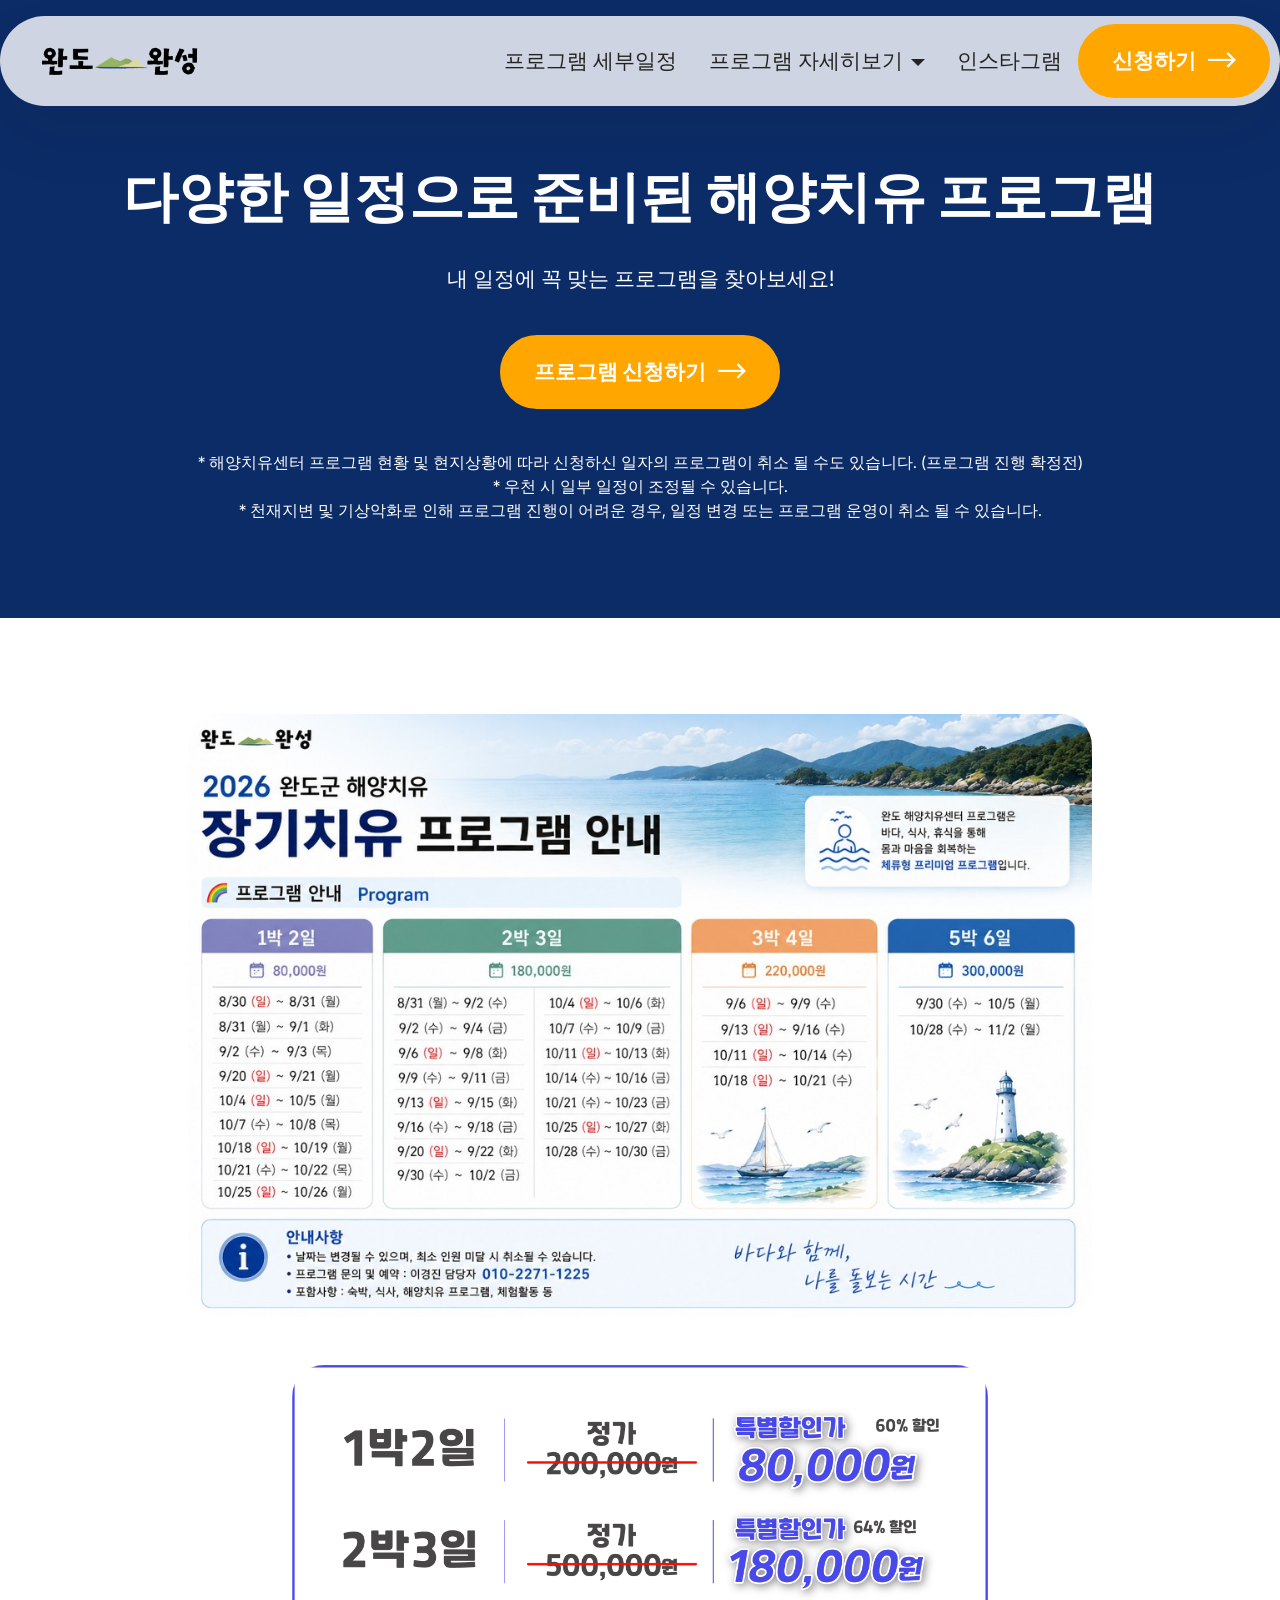
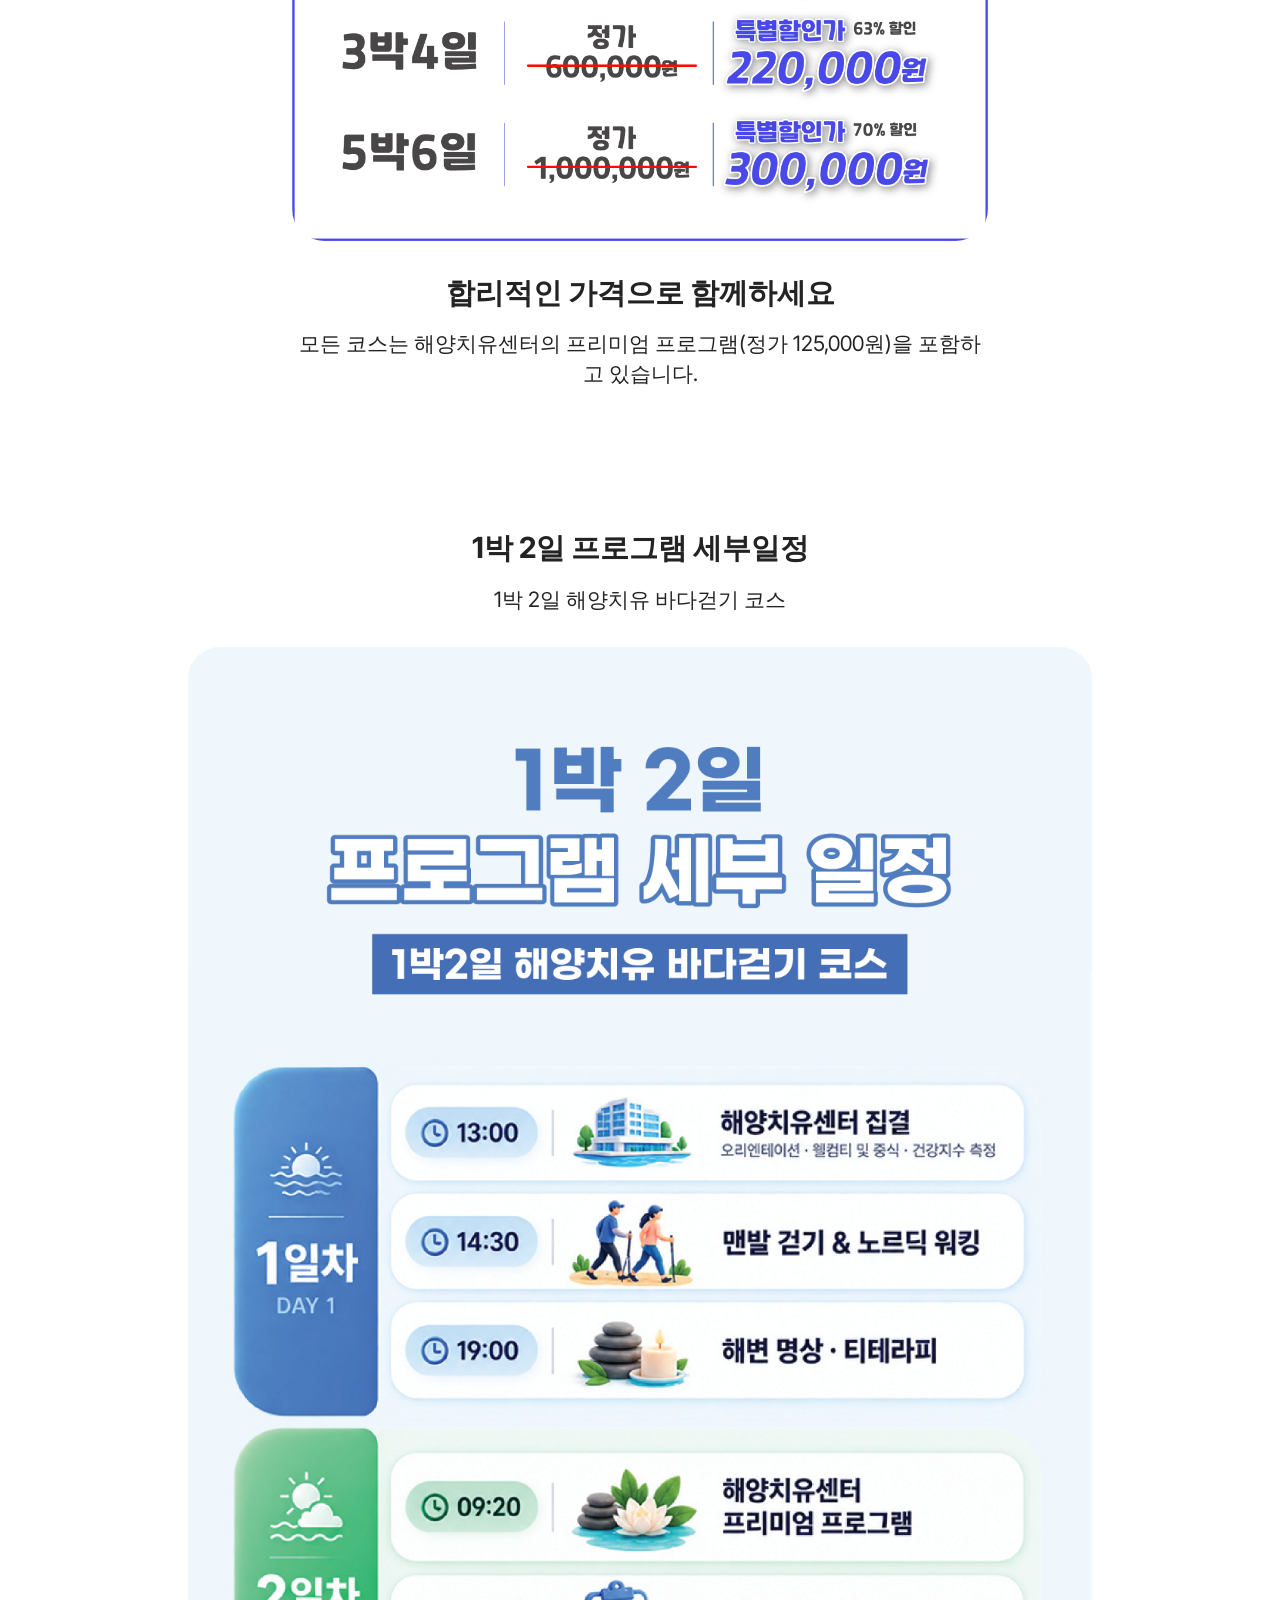
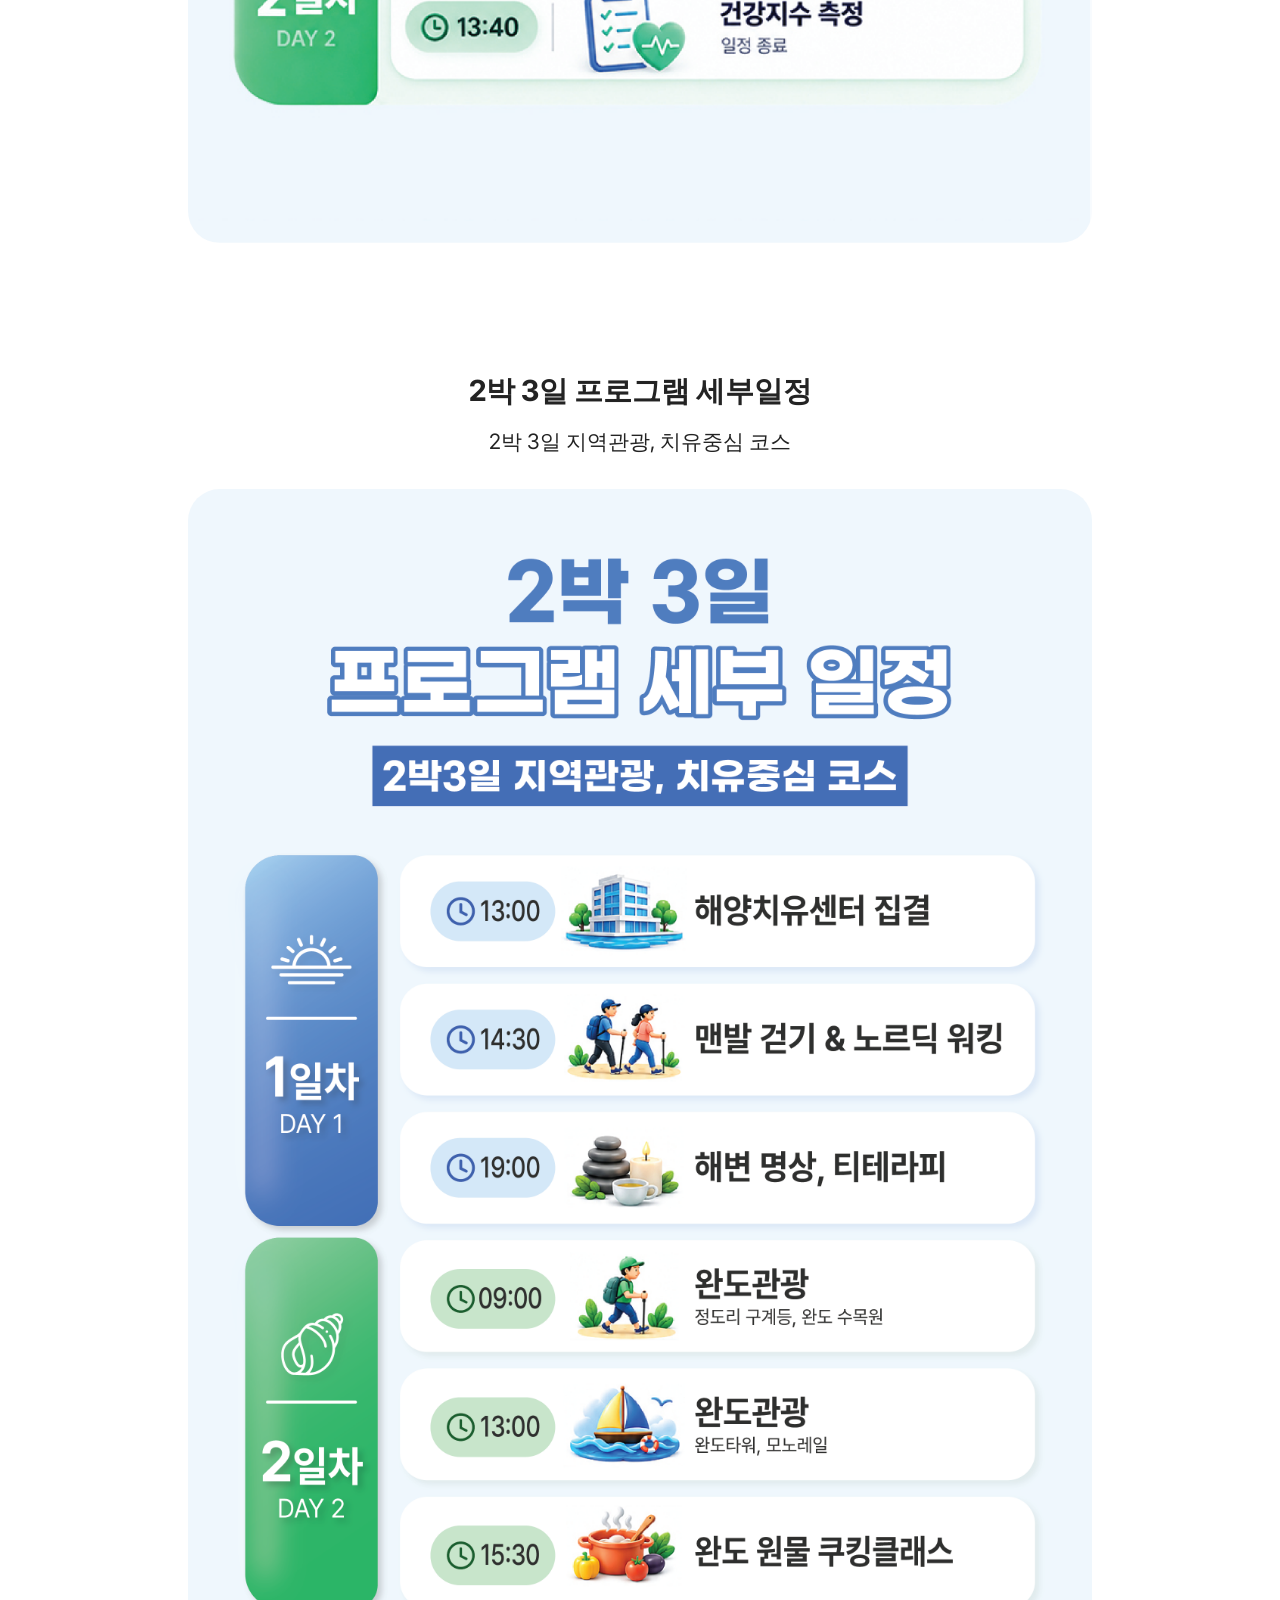
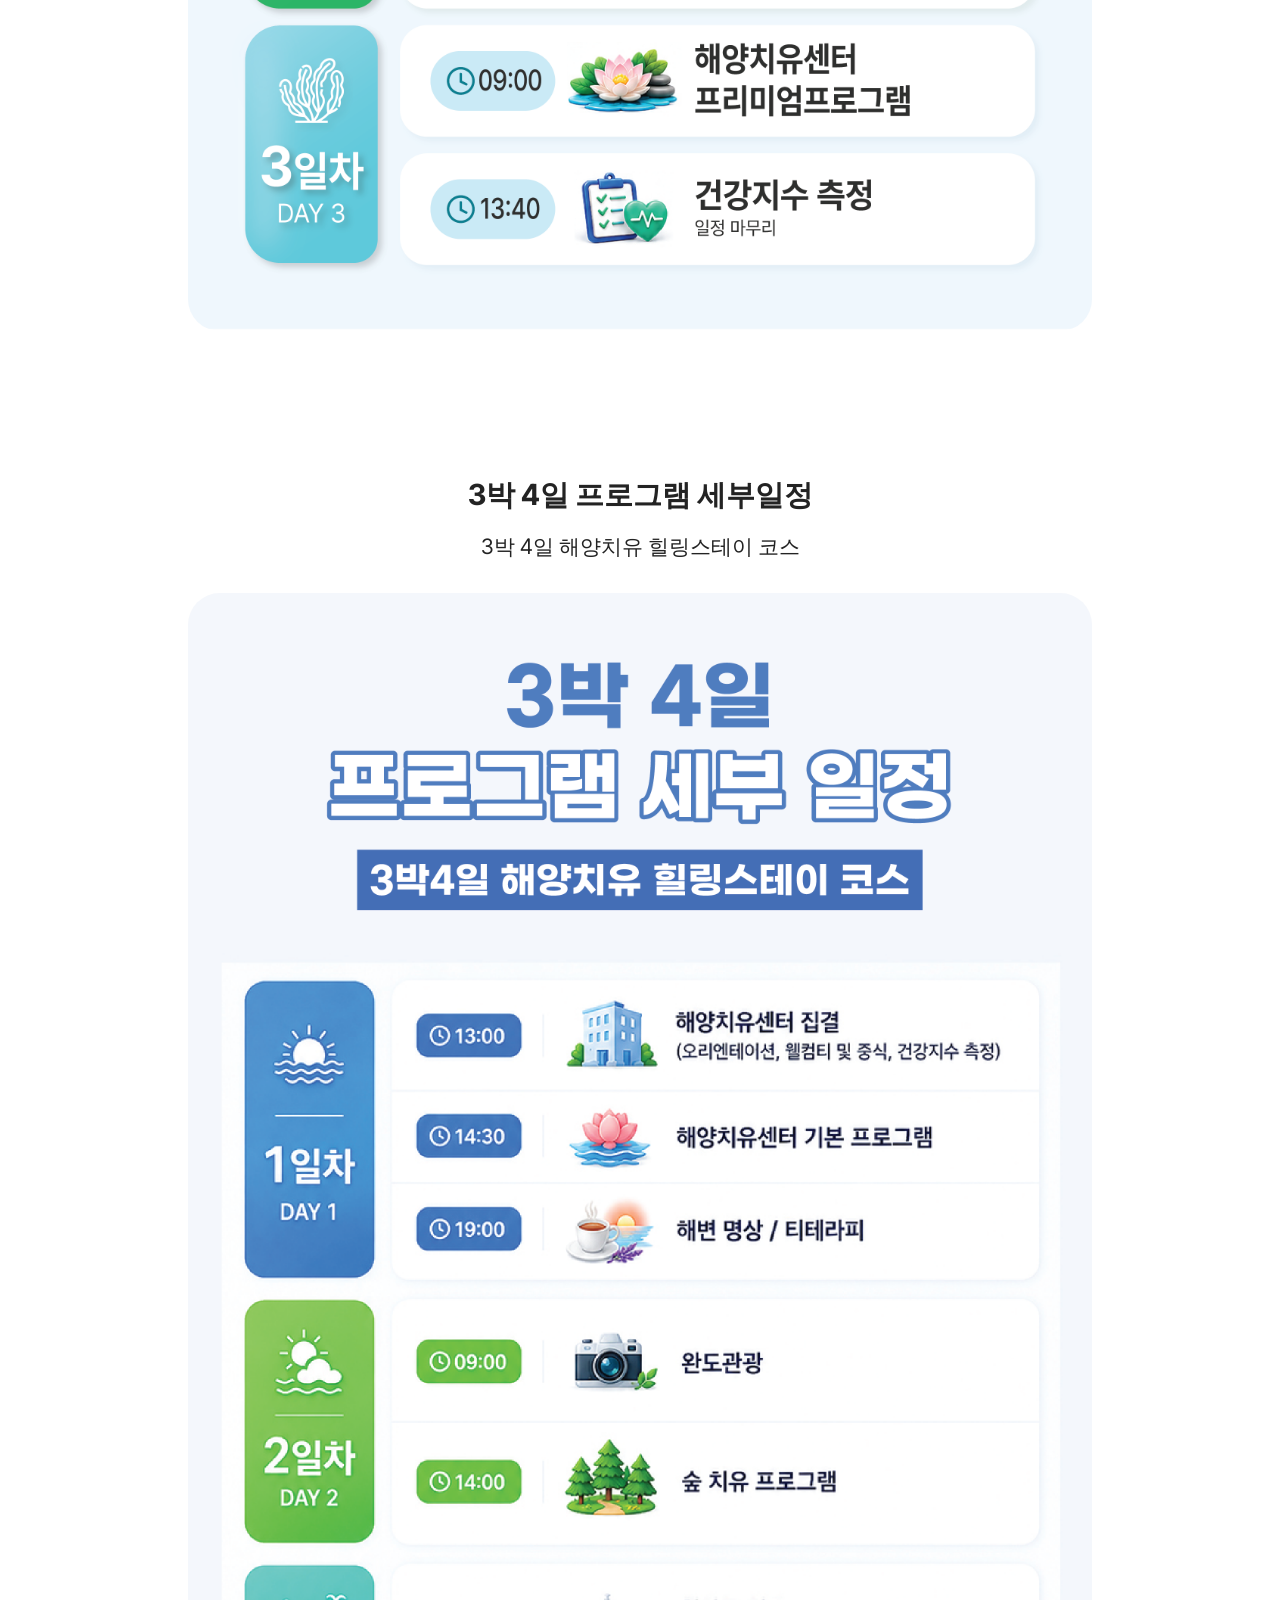
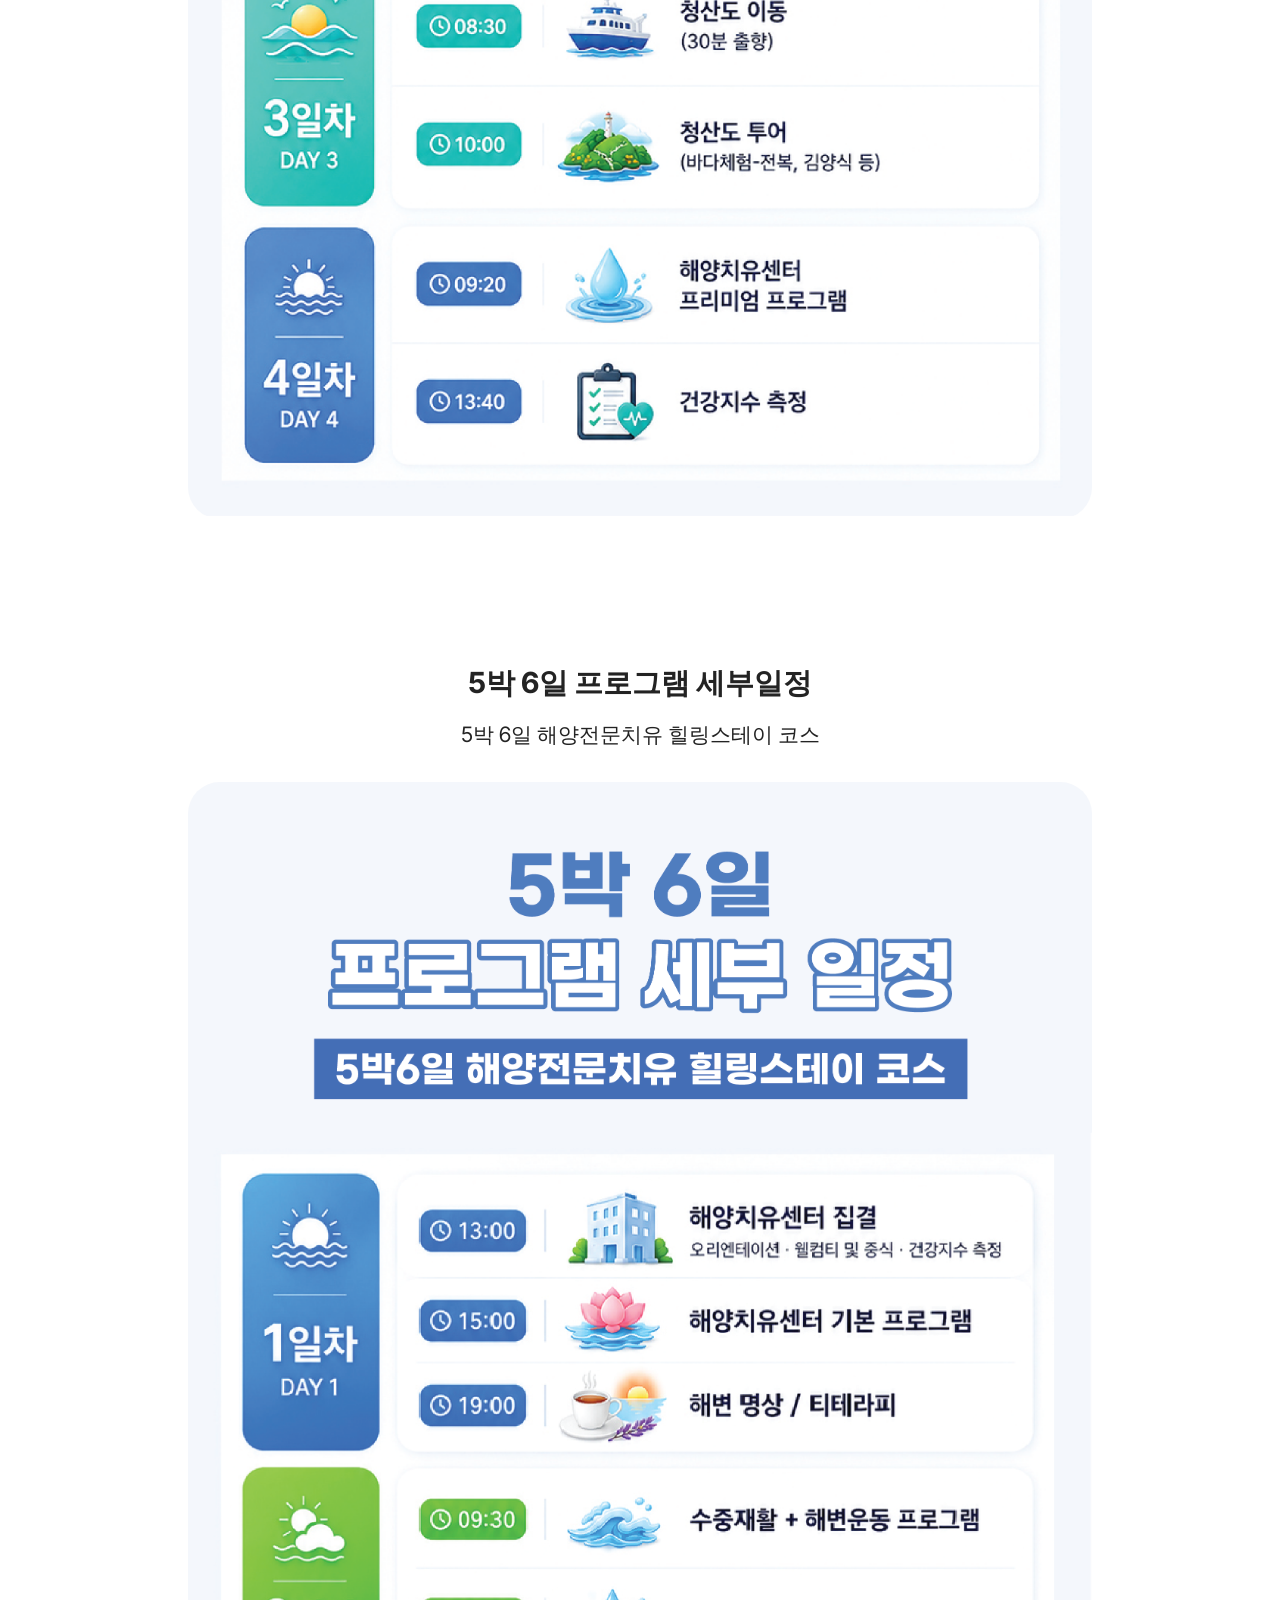
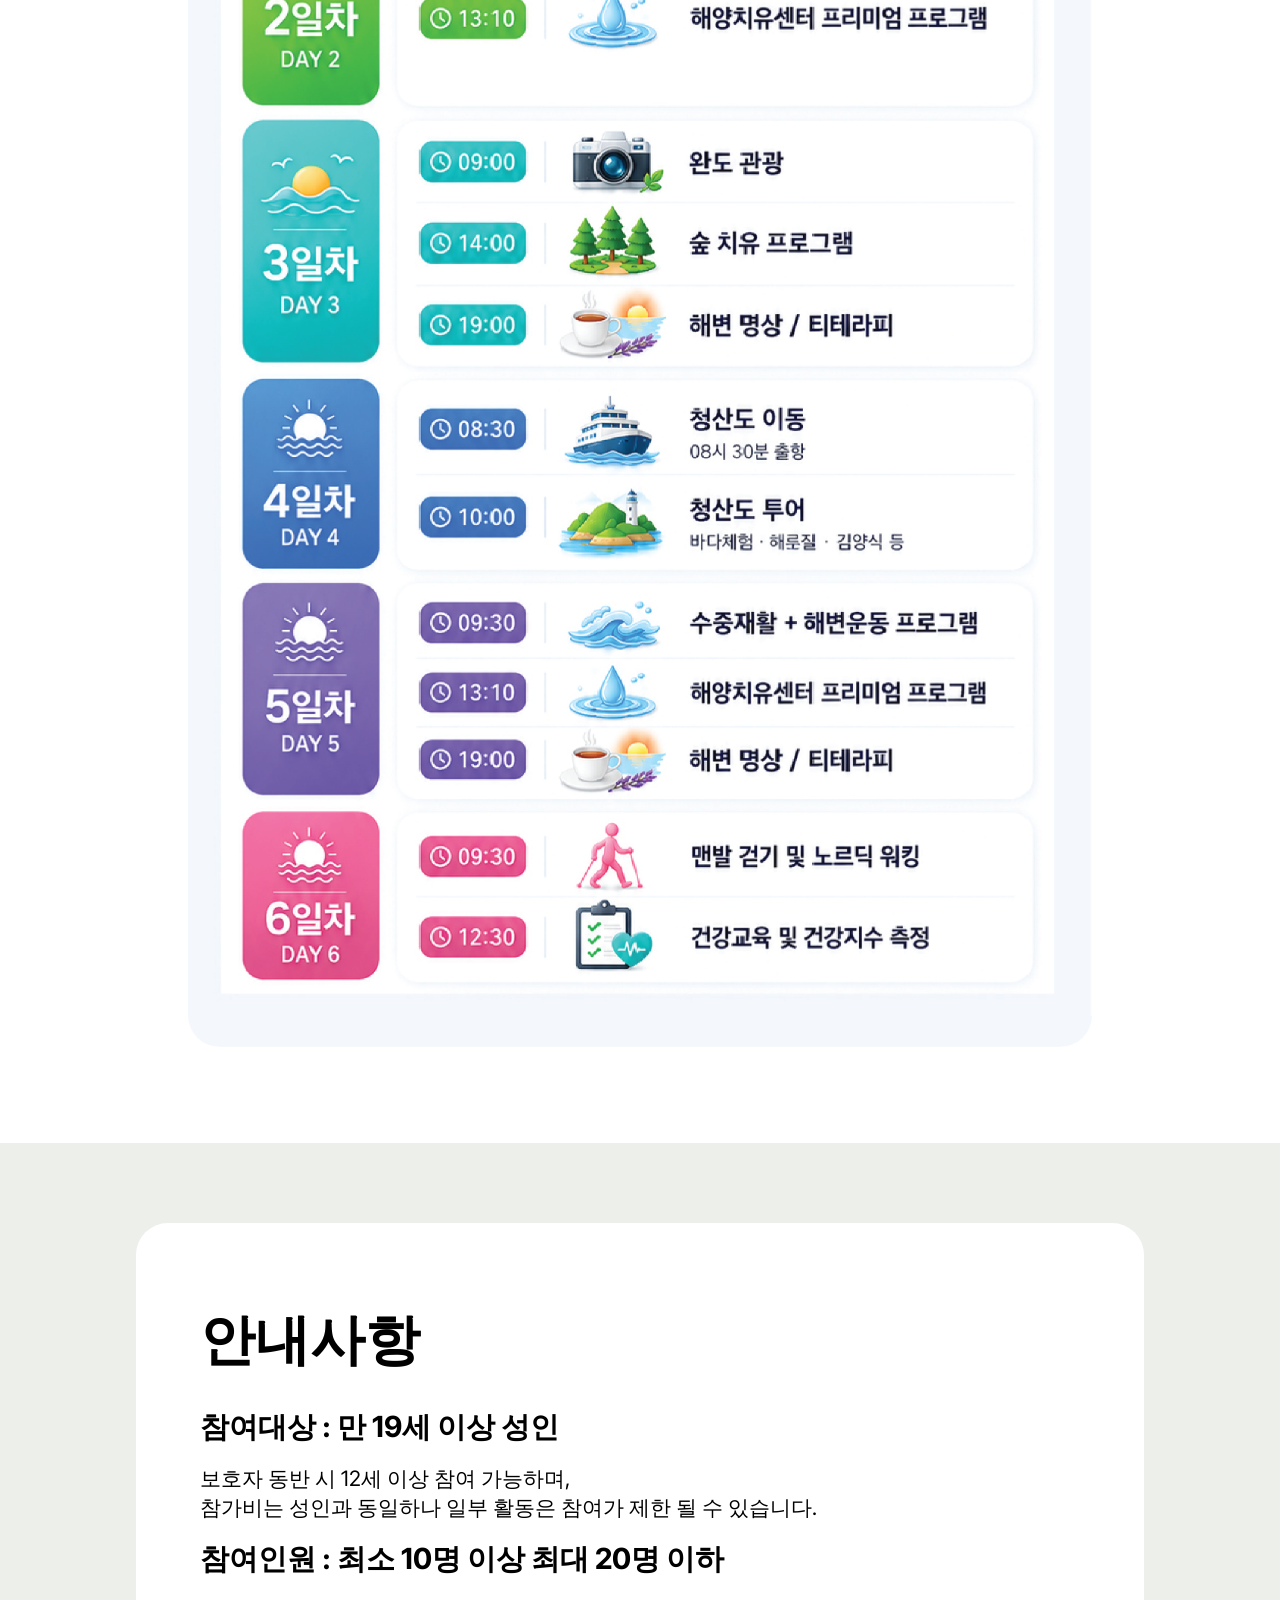
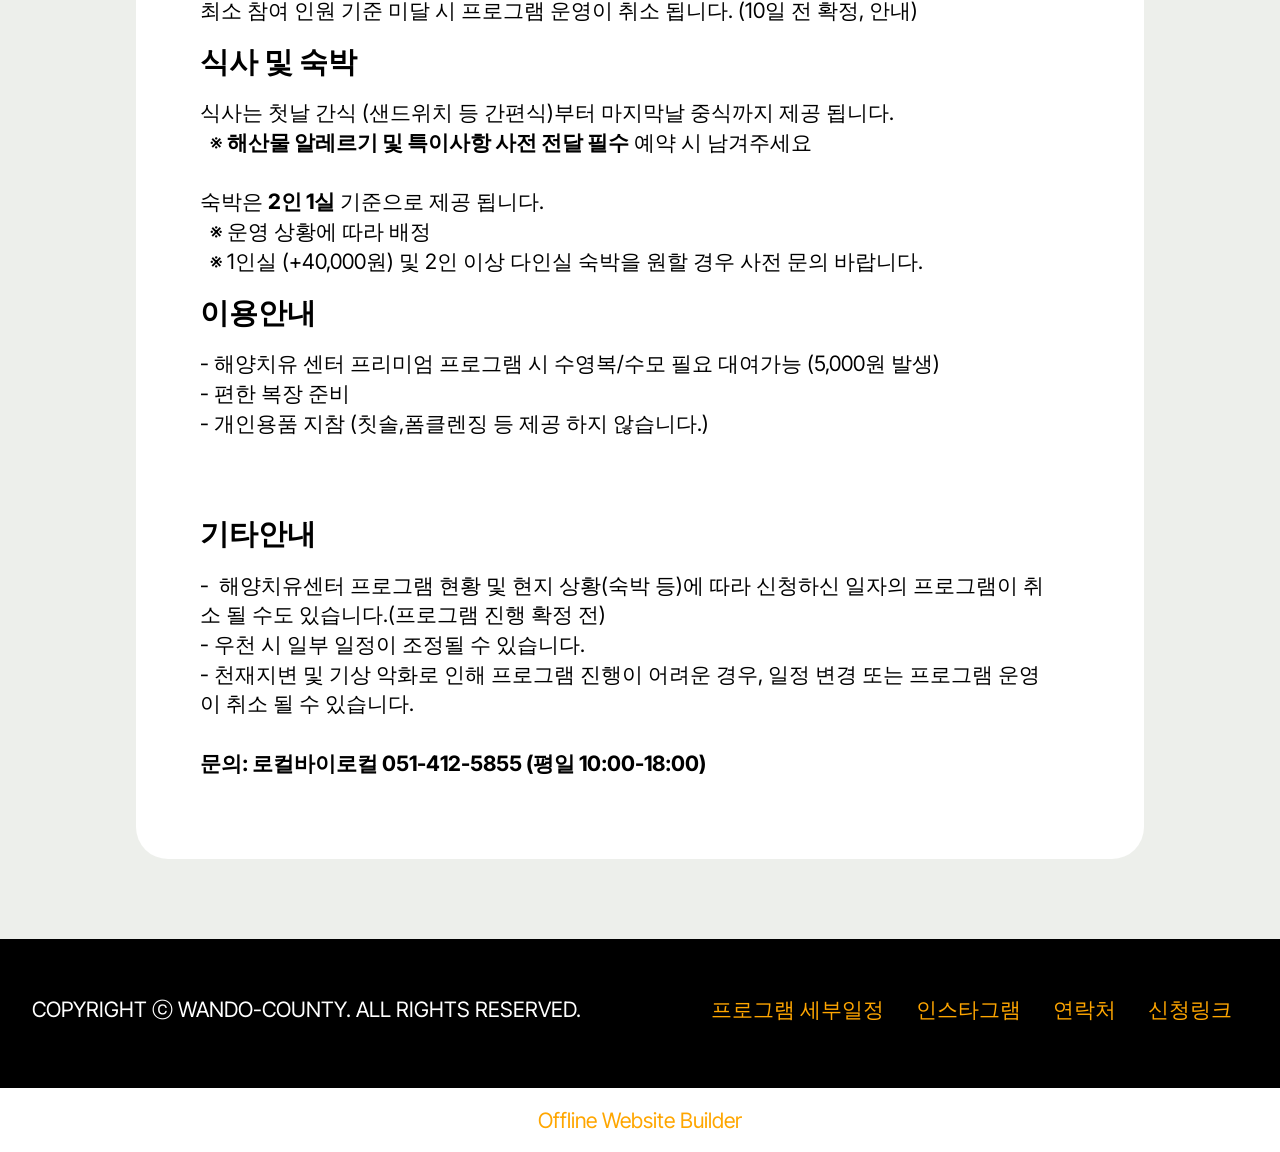
==== page1.html @ 07e989cf "ver6_0914 analytics_02" ====
<!DOCTYPE html>
<html  >
<head>
  <!-- Site made with Mobirise Website Builder v6.1.12, https://mobirise.com -->
  <meta charset="UTF-8">
  <meta http-equiv="X-UA-Compatible" content="IE=edge">
  <meta name="generator" content="Mobirise v6.1.12, mobirise.com">
  <meta name="viewport" content="width=device-width, initial-scale=1, minimum-scale=1">
  <link rel="shortcut icon" href="assets/images/4.png" type="image/x-icon">
  <meta name="description" content="">
  
  
  <title>프로그램 세부일정</title>
  <link rel="stylesheet" href="assets/web/assets/mobirise-icons2/mobirise2.css">
  <link rel="stylesheet" href="assets/bootstrap/css/bootstrap.min.css">
  <link rel="stylesheet" href="assets/dropdown/css/style.css">
  <link rel="stylesheet" href="assets/theme/css/style.css">
  <link rel="preload" href="https://fonts.googleapis.com/css?family=Inter+Tight:100,200,300,400,500,600,700,800,900,100i,200i,300i,400i,500i,600i,700i,800i,900i&display=swap" as="style" onload="this.onload=null;this.rel='stylesheet'">
  <noscript><link rel="stylesheet" href="https://fonts.googleapis.com/css?family=Inter+Tight:100,200,300,400,500,600,700,800,900,100i,200i,300i,400i,500i,600i,700i,800i,900i&display=swap"></noscript>
  <link rel="preload" as="style" href="assets/mobirise/css/mbr-additional.css?v=ht316b"><link rel="stylesheet" href="assets/mobirise/css/mbr-additional.css?v=ht316b" type="text/css">

  
  
  
</head>
<body>

<!-- Analytics -->
<!-- Google tag (gtag.js) -->
<script async src="https://www.googletagmanager.com/gtag/js?id=G-3G2KVG9FHQ"></script>
<script>
  window.dataLayer = window.dataLayer || [];
  function gtag(){dataLayer.push(arguments);}
  gtag('js', new Date());

  gtag('config', 'G-3G2KVG9FHQ');
</script>
<!-- /Analytics -->


  
  <section data-bs-version="5.1" class="menu menu2 cid-vuMDkG4ZP1" once="menu" id="menu02-c">
	

	<nav class="navbar navbar-dropdown navbar-fixed-top navbar-expand-lg">
		<div class="container">
			<div class="navbar-brand">
				<span class="navbar-logo">
					<a href="index.html">
						<img src="assets/images/1.png" alt="index" style="height: 2rem;">
					</a>
				</span>
				
			</div>
			<button class="navbar-toggler" type="button" data-toggle="collapse" data-bs-toggle="collapse" data-target="#navbarSupportedContent" data-bs-target="#navbarSupportedContent" aria-controls="navbarNavAltMarkup" aria-expanded="false" aria-label="Toggle navigation">
				<div class="hamburger">
					<span></span>
					<span></span>
					<span></span>
					<span></span>
				</div>
			</button>
			<div class="collapse navbar-collapse" id="navbarSupportedContent">
				<ul class="navbar-nav nav-dropdown" data-app-modern-menu="true"><li class="nav-item">
						<a class="nav-link link text-black text-primary display-4" href="page1.html">프로그램 세부일정</a>
					</li>
					<li class="nav-item dropdown">
						<a class="nav-link link text-black text-primary dropdown-toggle show display-4" href="https://balsam-tablecloth-50e.notion.site/d4c113ba708882dabb6881878abc5af6" aria-expanded="false" target="_blank" data-toggle="dropdown-submenu" data-bs-toggle="dropdown" data-bs-auto-close="outside">프로그램 자세히보기</a><div class="dropdown-menu show" aria-labelledby="dropdown-289" data-bs-popper="none"><a class="text-black text-primary dropdown-item display-4" href="page2.html">완도해양치유센터 프리미엄프로그램</a><a class="text-black text-primary dropdown-item display-4" href="page3.html">완도 지역관광</a><a class="text-black text-primary dropdown-item display-4" href="page4.html">숙소와 식사</a></div>
					</li><li class="nav-item"><a class="nav-link link text-black text-primary display-4" href="https://www.instagram.com/wd_marine_healing" aria-expanded="false" target="_blank">인스타그램</a></li></ul>
				
				<div class="navbar-buttons mbr-section-btn"><a class="btn btn-primary display-4" href="https://balsam-tablecloth-50e.notion.site/ea5113ba7088824f871581fcfedc8f64?pvs=143" target="_blank"><span class="mobi-mbri mobi-mbri-right mbr-iconfont mbr-iconfont-btn"></span>신청하기&nbsp;</a></div>
			</div>
		</div>
	</nav>
</section>

<section data-bs-version="5.1" class="header19 cid-vuMEmlKP2x" id="header19-d">
  

  
  
  <div class="container-fluid">
    <div class="row">
      <div class="content-wrap col-12 col-md-12">
        <h1 class="mbr-section-title mbr-fonts-style mb-4 display-2"><strong>다양한 일정으로 준비된 해양치유 프로그램</strong></h1>
        <p class="mbr-fonts-style mbr-text mb-4 display-7">내 일정에 꼭 맞는 프로그램을 찾아보세요!<br></p>
        <div class="mbr-section-btn"><a class="btn btn-primary display-7" href="https://balsam-tablecloth-50e.notion.site/ea5113ba7088824f871581fcfedc8f64?pvs=143"><span class="mobi-mbri mobi-mbri-right mbr-iconfont mbr-iconfont-btn"></span>프로그램 신청하기&nbsp;</a></div>
        <p class="mbr-fonts-style mbr-description mt-4 text-2">* 해양치유센터 프로그램 현황 및 현지상황에 따라 신청하신 일자의 프로그램이 취소 될 수도 있습니다. (프로그램 진행 확정전)
<br>* 우천 시 일부 일정이 조정될 수 있습니다.
<br>* 천재지변 및 기상악화로 인해 프로그램 진행이 어려운 경우, 일정 변경 또는 프로그램 운영이 취소 될 수 있습니다.</p>
      </div>
    </div>
  </div>
</section>

<section data-bs-version="5.1" class="image01 cid-vuTA5snqpr" id="image01-1q">
  

  
  

  <div class="container">
    <div class="row justify-content-center">
      <div class="col-12 col-lg-9">
        <div class="image-wrapper mb-4">
          <img class="w-100" src="assets/images/wando-schedule-2.jpg" alt="Mobirise Website Builder">
        </div>
        
        
      </div>
    </div>
  </div>
</section>

<section data-bs-version="5.1" class="image01 cid-vuO6tS5gke" id="image01-i">
  

  
  

  <div class="container">
    <div class="row justify-content-center">
      <div class="col-12 col-lg-7">
        <div class="image-wrapper mb-4">
          <img class="w-100" src="assets/images/0.png" alt="Mobirise Website Builder">
        </div>
        <h4 class="mbr-description mbr-fonts-style mb-3 align-center display-5"><strong>합리적인 가격으로 함께하세요</strong></h4>
        <p class="mbr-description mbr-fonts-style mb-0 align-center display-7">모든 코스는 해양치유센터의 프리미엄 프로그램(정가 125,000원)을 포함하고 있습니다.<br><br><br></p>
      </div>
    </div>
  </div>
</section>

<section data-bs-version="5.1" class="image3 cid-vuMDfFQxEt" id="image03-8">
  

  
  

  <div class="container">
    <div class="row justify-content-center">
      <div class="col-12 col-lg-9">
        <h4 class="mbr-description mbr-fonts-style mb-3 align-center display-5"><strong>1박 2일 프로그램 세부일정</strong></h4>
        <p class="mbr-description mbr-fonts-style mb-4 align-center display-7">1박 2일 해양치유 바다걷기 코스<br></p>
        <div class="image-wrapper">
          <img class="w-100" src="assets/images/12.png" alt="Mobirise Website Builder">
        </div>
      </div>
    </div>
  </div>
</section>

<section data-bs-version="5.1" class="image3 cid-vuMDgiy1i8" id="image03-9">
  

  
  

  <div class="container">
    <div class="row justify-content-center">
      <div class="col-12 col-lg-9">
        <h4 class="mbr-description mbr-fonts-style mb-3 align-center display-5"><strong>2박 3일 프로그램 세부일정</strong></h4>
        <p class="mbr-description mbr-fonts-style mb-4 align-center display-7">
          2박 3일 지역관광, 치유중심 코스
        </p>
        <div class="image-wrapper">
          <img class="w-100" src="assets/images/23.png" alt="Mobirise Website Builder">
        </div>
      </div>
    </div>
  </div>
</section>

<section data-bs-version="5.1" class="image3 cid-vuMDgFJKD6" id="image03-a">
  

  
  

  <div class="container">
    <div class="row justify-content-center">
      <div class="col-12 col-lg-9">
        <h4 class="mbr-description mbr-fonts-style mb-3 align-center display-5"><strong>3박 4일 프로그램 세부일정</strong></h4>
        <p class="mbr-description mbr-fonts-style mb-4 align-center display-7">
          3박 4일 해양치유 힐링스테이 코스
        </p>
        <div class="image-wrapper">
          <img class="w-100" src="assets/images/34.png" alt="Mobirise Website Builder">
        </div>
      </div>
    </div>
  </div>
</section>

<section data-bs-version="5.1" class="image3 cid-vuMDgZUXp9" id="image03-b">
  

  
  

  <div class="container">
    <div class="row justify-content-center">
      <div class="col-12 col-lg-9">
        <h4 class="mbr-description mbr-fonts-style mb-3 align-center display-5"><strong>5박 6일 프로그램 세부일정</strong></h4>
        <p class="mbr-description mbr-fonts-style mb-4 align-center display-7">
          5박 6일 해양전문치유 힐링스테이 코스
        </p>
        <div class="image-wrapper">
          <img class="w-100" src="assets/images/57.png" alt="Mobirise Website Builder">
        </div>
      </div>
    </div>
  </div>
</section>

<section data-bs-version="5.1" class="article07 cid-vuO9wQHtOH" id="article07-m">
  

  
  
  <div class="container">
    <div class="row justify-content-center">
      <div class="card col-md-12 col-lg-10">
        <div class="card-wrapper">
          <h3 class="card-title mbr-fonts-style mbr-white mt-3 mb-4 display-2"><strong>안내사항</strong></h3>
          <div class="row card-box align-left">
            <div class="item features-without-image col-12">
              <div class="item-wrapper">
                <h4 class="mbr-section-subtitle mbr-fonts-style mb-3 display-5"><strong>참여대상 : 만 19세 이상 성인</strong></h4>
                <p class="mbr-text mbr-fonts-style display-7">보호자 동반 시 12세 이상 참여 가능하며, <br>참가비는 성인과 동일하나 일부 활동은 참여가 제한 될 수 있습니다.</p>
              </div>
            </div>
            <div class="item features-without-image col-12">
              <div class="item-wrapper">
                <h4 class="mbr-section-subtitle mbr-fonts-style mb-3 display-5">
                  <strong>참여인원 : 최소 10명 이상 최대 20명 이하</strong></h4>
                <p class="mbr-text mbr-fonts-style display-7">
                  최소 참여 인원 기준 미달 시 프로그램 운영이 취소 됩니다. (10일 전 확정, 안내)
                </p>
              </div>
            </div>
            <div class="item features-without-image col-12">
              <div class="item-wrapper">
                <h4 class="mbr-section-subtitle mbr-fonts-style mb-3 display-5">
                  <strong>식사 및 숙박</strong></h4>
                <p class="mbr-text mbr-fonts-style display-7">
                  식사는 첫날 간식 (샌드위치 등 간편식)부터 마지막날 중식까지 제공 됩니다.<br>&nbsp; ※ <strong>해산물 알레르기 및 특이사항 사전 전달 필수</strong> 예약 시 남겨주세요<br><br>숙박은 <strong>2인 1실</strong> 기준으로 제공 됩니다.<br>&nbsp; ※ 운영 상황에 따라 배정
<br>&nbsp; ※ 1인실 (+40,000원) 및 2인 이상 다인실 숙박을 원할 경우 사전 문의 바랍니다.<br>
                </p>
              </div>
            </div>
            <div class="item features-without-image col-12">
              <div class="item-wrapper">
                <h4 class="mbr-section-subtitle mbr-fonts-style mb-3 display-5">
                  <strong>이용안내</strong></h4>
                <p class="mbr-text mbr-fonts-style display-7">- 해양치유 센터 프리미엄 프로그램 시 수영복/수모 필요 대여가능 (5,000원 발생)
<br>- 편한 복장 준비
<br>- 개인용품 지참&nbsp;(칫솔,폼클렌징 등 제공 하지 않습니다.)<br><br><br></p>
              </div>
            </div><div class="item features-without-image col-12">
              <div class="item-wrapper">
                <h4 class="mbr-section-subtitle mbr-fonts-style mb-3 display-5">
                  <strong>기타안내</strong></h4>
                <p class="mbr-text mbr-fonts-style display-7">-&nbsp; 해양치유센터 프로그램 현황 및 현지 상황(숙박 등)에 따라&nbsp;신청하신 일자의 프로그램이 취소 될 수도 있습니다.(프로그램 진행 확정 전)<br>- 우천 시 일부 일정이 조정될 수 있습니다.<br>- 천재지변 및 기상 악화로 인해 프로그램 진행이 어려운 경우, 일정 변경 또는 프로그램 운영이 취소 될 수 있습니다.<br><br><strong>문의: 로컬바이로컬 051-412-5855 (평일 10:00-18:00)</strong></p>
              </div>
            </div>
          </div>
          
        </div>
      </div>
    </div>
  </div>
</section>

<section data-bs-version="5.1" class="footer2 cid-vuMF1En0Py" once="footers" id="footer02-e">
    

    
    

    <div class="container">
        <div class="row">
            <div class="col-12 col-lg-6 center mt-2 mb-3">
                <p class="mbr-fonts-style copyright mb-0 display-7">
                    COPYRIGHT ⓒ WANDO-COUNTY. ALL RIGHTS RESERVED.
                </p>
            </div>
            <div class="col-12 col-lg-6 center">
                <div class="row-links mt-2 mb-3">
                    <ul class="row-links-soc">
                        
                        
                        
                        
                    <li class="row-links-soc-item mbr-fonts-style display-7"><a href="page1.html" class="text-primary">프로그램 세부일정</a></li><li class="row-links-soc-item mbr-fonts-style display-7"><a href="https://www.instagram.com/wd_marine_healing" class="text-primary" target="_blank">인스타그램</a></li><li class="row-links-soc-item mbr-fonts-style display-7"><a href="tel:051-412-5855" class="text-primary">연락처</a></li><li class="row-links-soc-item mbr-fonts-style display-7"><a href="https://balsam-tablecloth-50e.notion.site/ea5113ba7088824f871581fcfedc8f64?pvs=143" class="text-primary">신청링크</a></li></ul>
                </div>
            </div>
        </div>
    </div>
</section><section class="display-7" style="padding: 0;align-items: center;justify-content: center;flex-wrap: wrap;    align-content: center;display: flex;position: relative;height: 4rem;"><a href="https://mobiri.se/5114233" style="flex: 1 1;height: 4rem;position: absolute;width: 100%;z-index: 1;"><img alt="" style="height: 4rem;" src="[data-uri]"></a><p style="margin: 0;text-align: center;" class="display-7">&#8204;</p><a style="z-index:1" href="https://mobirise.com/offline-website-builder.html">Offline Website Builder</a></section><script src="assets/bootstrap/js/bootstrap.bundle.min.js"></script>  <script src="assets/smoothscroll/smooth-scroll.js"></script>  <script src="assets/ytplayer/index.js"></script>  <script src="assets/dropdown/js/navbar-dropdown.js"></script>  <script src="assets/theme/js/script.js"></script>  
  
  
</body>
</html>
---- assets/web/assets/mobirise-icons2/mobirise2.css ----
@font-face {
  font-family: 'Moririse2';
  font-display: swap;
  src:  url('mobirise2.eot?f2bix4');
  src:  url('mobirise2.eot?f2bix4#iefix') format('embedded-opentype'),
    url('mobirise2.woff2?f2bix4') format('woff2'),
    url('mobirise2.woff?f2bix4') format('woff'),
    url('mobirise2.ttf?f2bix4') format('truetype'),
    url('mobirise2.svg?f2bix4#mobirise2') format('svg');
  font-weight: normal;
  font-style: normal;
}

[class^="mobi-"], [class*=" mobi-"] {
  /* use !important to prevent issues with browser extensions that change fonts */
  font-family: 'Moririse2' !important;
  speak: none;
  font-style: normal;
  font-weight: normal;
  font-variant: normal;
  text-transform: none;
  line-height: 1;

  /* Better Font Rendering =========== */
  -webkit-font-smoothing: antialiased;
  -moz-osx-font-smoothing: grayscale;
}

.mobi-mbri-add-submenu:before {
  content: "\e900";
}
.mobi-mbri-alert:before {
  content: "\e901";
}
.mobi-mbri-align-center:before {
  content: "\e902";
}
.mobi-mbri-align-justify:before {
  content: "\e903";
}
.mobi-mbri-align-left:before {
  content: "\e904";
}
.mobi-mbri-align-right:before {
  content: "\e905";
}
.mobi-mbri-android:before {
  content: "\e906";
}
.mobi-mbri-apple:before {
  content: "\e907";
}
.mobi-mbri-arrow-down:before {
  content: "\e908";
}
.mobi-mbri-arrow-next:before {
  content: "\e909";
}
.mobi-mbri-arrow-prev:before {
  content: "\e90a";
}
.mobi-mbri-arrow-up:before {
  content: "\e90b";
}
.mobi-mbri-bold:before {
  content: "\e90c";
}
.mobi-mbri-bookmark:before {
  content: "\e90d";
}
.mobi-mbri-bootstrap:before {
  content: "\e90e";
}
.mobi-mbri-briefcase:before {
  content: "\e90f";
}
.mobi-mbri-browse:before {
  content: "\e910";
}
.mobi-mbri-bulleted-list:before {
  content: "\e911";
}
.mobi-mbri-calendar:before {
  content: "\e912";
}
.mobi-mbri-camera:before {
  content: "\e913";
}
.mobi-mbri-cart-add:before {
  content: "\e914";
}
.mobi-mbri-cart-full:before {
  content: "\e915";
}
.mobi-mbri-cash:before {
  content: "\e916";
}
.mobi-mbri-change-style:before {
  content: "\e917";
}
.mobi-mbri-chat:before {
  content: "\e918";
}
.mobi-mbri-clock:before {
  content: "\e919";
}
.mobi-mbri-close:before {
  content: "\e91a";
}
.mobi-mbri-cloud:before {
  content: "\e91b";
}
.mobi-mbri-code:before {
  content: "\e91c";
}
.mobi-mbri-contact-form:before {
  content: "\e91d";
}
.mobi-mbri-credit-card:before {
  content: "\e91e";
}
.mobi-mbri-cursor-click:before {
  content: "\e91f";
}
.mobi-mbri-cust-feedback:before {
  content: "\e920";
}
.mobi-mbri-database:before {
  content: "\e921";
}
.mobi-mbri-delivery:before {
  content: "\e922";
}
.mobi-mbri-desktop:before {
  content: "\e923";
}
.mobi-mbri-devices:before {
  content: "\e924";
}
.mobi-mbri-down:before {
  content: "\e925";
}
.mobi-mbri-download-2:before {
  content: "\e926";
}
.mobi-mbri-download:before {
  content: "\e927";
}
.mobi-mbri-drag-n-drop-2:before {
  content: "\e928";
}
.mobi-mbri-drag-n-drop:before {
  content: "\e929";
}
.mobi-mbri-edit-2:before {
  content: "\e92a";
}
.mobi-mbri-edit:before {
  content: "\e92b";
}
.mobi-mbri-error:before {
  content: "\e92c";
}
.mobi-mbri-extension:before {
  content: "\e92d";
}
.mobi-mbri-features:before {
  content: "\e92e";
}
.mobi-mbri-file:before {
  content: "\e92f";
}
.mobi-mbri-flag:before {
  content: "\e930";
}
.mobi-mbri-folder:before {
  content: "\e931";
}
.mobi-mbri-gift:before {
  content: "\e932";
}
.mobi-mbri-github:before {
  content: "\e933";
}
.mobi-mbri-globe-2:before {
  content: "\e934";
}
.mobi-mbri-globe:before {
  content: "\e935";
}
.mobi-mbri-growing-chart:before {
  content: "\e936";
}
.mobi-mbri-hearth:before {
  content: "\e937";
}
.mobi-mbri-help:before {
  content: "\e938";
}
.mobi-mbri-home:before {
  content: "\e939";
}
.mobi-mbri-hot-cup:before {
  content: "\e93a";
}
.mobi-mbri-idea:before {
  content: "\e93b";
}
.mobi-mbri-image-gallery:before {
  content: "\e93c";
}
.mobi-mbri-image-slider:before {
  content: "\e93d";
}
.mobi-mbri-info:before {
  content: "\e93e";
}
.mobi-mbri-italic:before {
  content: "\e93f";
}
.mobi-mbri-key:before {
  content: "\e940";
}
.mobi-mbri-laptop:before {
  content: "\e941";
}
.mobi-mbri-layers:before {
  content: "\e942";
}
.mobi-mbri-left-right:before {
  content: "\e943";
}
.mobi-mbri-left:before {
  content: "\e944";
}
.mobi-mbri-letter:before {
  content: "\e945";
}
.mobi-mbri-like:before {
  content: "\e946";
}
.mobi-mbri-link:before {
  content: "\e947";
}
.mobi-mbri-lock:before {
  content: "\e948";
}
.mobi-mbri-login:before {
  content: "\e949";
}
.mobi-mbri-logout:before {
  content: "\e94a";
}
.mobi-mbri-magic-stick:before {
  content: "\e94b";
}
.mobi-mbri-map-pin:before {
  content: "\e94c";
}
.mobi-mbri-menu:before {
  content: "\e94d";
}
.mobi-mbri-mobile-2:before {
  content: "\e94e";
}
.mobi-mbri-mobile-horizontal:before {
  content: "\e94f";
}
.mobi-mbri-mobile:before {
  content: "\e950";
}
.mobi-mbri-mobirise:before {
  content: "\e951";
}
.mobi-mbri-more-horizontal:before {
  content: "\e952";
}
.mobi-mbri-more-vertical:before {
  content: "\e953";
}
.mobi-mbri-music:before {
  content: "\e954";
}
.mobi-mbri-new-file:before {
  content: "\e955";
}
.mobi-mbri-numbered-list:before {
  content: "\e956";
}
.mobi-mbri-opened-folder:before {
  content: "\e957";
}
.mobi-mbri-pages:before {
  content: "\e958";
}
.mobi-mbri-paper-plane:before {
  content: "\e959";
}
.mobi-mbri-paperclip:before {
  content: "\e95a";
}
.mobi-mbri-phone:before {
  content: "\e95b";
}
.mobi-mbri-photo:before {
  content: "\e95c";
}
.mobi-mbri-photos:before {
  content: "\e95d";
}
.mobi-mbri-pin:before {
  content: "\e95e";
}
.mobi-mbri-play:before {
  content: "\e95f";
}
.mobi-mbri-plus:before {
  content: "\e960";
}
.mobi-mbri-preview:before {
  content: "\e961";
}
.mobi-mbri-print:before {
  content: "\e962";
}
.mobi-mbri-protect:before {
  content: "\e963";
}
.mobi-mbri-question:before {
  content: "\e964";
}
.mobi-mbri-quote-left:before {
  content: "\e965";
}
.mobi-mbri-quote-right:before {
  content: "\e966";
}
.mobi-mbri-redo:before {
  content: "\e967";
}
.mobi-mbri-refresh:before {
  content: "\e968";
}
.mobi-mbri-responsive-2:before {
  content: "\e969";
}
.mobi-mbri-responsive:before {
  content: "\e96a";
}
.mobi-mbri-right:before {
  content: "\e96b";
}
.mobi-mbri-rocket:before {
  content: "\e96c";
}
.mobi-mbri-sad-face:before {
  content: "\e96d";
}
.mobi-mbri-sale:before {
  content: "\e96e";
}
.mobi-mbri-save:before {
  content: "\e96f";
}
.mobi-mbri-search:before {
  content: "\e970";
}
.mobi-mbri-setting-2:before {
  content: "\e971";
}
.mobi-mbri-setting-3:before {
  content: "\e972";
}
.mobi-mbri-setting:before {
  content: "\e973";
}
.mobi-mbri-share:before {
  content: "\e974";
}
.mobi-mbri-shopping-bag:before {
  content: "\e975";
}
.mobi-mbri-shopping-basket:before {
  content: "\e976";
}
.mobi-mbri-shopping-cart:before {
  content: "\e977";
}
.mobi-mbri-sites:before {
  content: "\e978";
}
.mobi-mbri-smile-face:before {
  content: "\e979";
}
.mobi-mbri-speed:before {
  content: "\e97a";
}
.mobi-mbri-star:before {
  content: "\e97b";
}
.mobi-mbri-success:before {
  content: "\e97c";
}
.mobi-mbri-sun:before {
  content: "\e97d";
}
.mobi-mbri-sun2:before {
  content: "\e97e";
}
.mobi-mbri-tablet-vertical:before {
  content: "\e97f";
}
.mobi-mbri-tablet:before {
  content: "\e980";
}
.mobi-mbri-target:before {
  content: "\e981";
}
.mobi-mbri-timer:before {
  content: "\e982";
}
.mobi-mbri-to-ftp:before {
  content: "\e983";
}
.mobi-mbri-to-local-drive:before {
  content: "\e984";
}
.mobi-mbri-touch-swipe:before {
  content: "\e985";
}
.mobi-mbri-touch:before {
  content: "\e986";
}
.mobi-mbri-trash:before {
  content: "\e987";
}
.mobi-mbri-underline:before {
  content: "\e988";
}
.mobi-mbri-undo:before {
  content: "\e989";
}
.mobi-mbri-unlink:before {
  content: "\e98a";
}
.mobi-mbri-unlock:before {
  content: "\e98b";
}
.mobi-mbri-up-down:before {
  content: "\e98c";
}
.mobi-mbri-up:before {
  content: "\e98d";
}
.mobi-mbri-update:before {
  content: "\e98e";
}
.mobi-mbri-upload-2:before {
  content: "\e98f";
}
.mobi-mbri-upload:before {
  content: "\e990";
}
.mobi-mbri-user-2:before {
  content: "\e991";
}
.mobi-mbri-user:before {
  content: "\e992";
}
.mobi-mbri-users:before {
  content: "\e993";
}
.mobi-mbri-video-play:before {
  content: "\e994";
}
.mobi-mbri-video:before {
  content: "\e995";
}
.mobi-mbri-watch:before {
  content: "\e996";
}
.mobi-mbri-website-theme-2:before {
  content: "\e997";
}
.mobi-mbri-website-theme:before {
  content: "\e998";
}
.mobi-mbri-wifi:before {
  content: "\e999";
}
.mobi-mbri-windows:before {
  content: "\e99a";
}
.mobi-mbri-zoom-in:before {
  content: "\e99b";
}
.mobi-mbri-zoom-out:before {
  content: "\e99c";
}
---- assets/dropdown/css/style.css ----
.navbar-dropdown {
  left: 0;
  padding: 0;
  position: absolute;
  right: 0;
  top: 0;
  transition: all 0.45s ease;
  z-index: 1030;
  background: #282828; }
  .navbar-dropdown .navbar-logo {
    margin-right: 0.8rem;
    transition: margin 0.3s ease-in-out;
    vertical-align: middle; }
    .navbar-dropdown .navbar-logo img {
      height: 3.125rem;
      transition: all 0.3s ease-in-out; }
    .navbar-dropdown .navbar-logo.mbr-iconfont {
      font-size: 3.125rem;
      line-height: 3.125rem; }
  .navbar-dropdown .navbar-caption {
    font-weight: 700;
    white-space: normal;
    vertical-align: -4px;
    line-height: 3.125rem !important; }
    .navbar-dropdown .navbar-caption, .navbar-dropdown .navbar-caption:hover {
      color: inherit;
      text-decoration: none; }
  .navbar-dropdown .mbr-iconfont + .navbar-caption {
    vertical-align: -1px; }
  .navbar-dropdown.navbar-fixed-top {
    position: fixed; }
  .navbar-dropdown .navbar-brand span {
    vertical-align: -4px; }
  .navbar-dropdown.bg-color.transparent {
    background: none; }
  .navbar-dropdown.navbar-short .navbar-brand {
    padding: 0.625rem 0; }
    .navbar-dropdown.navbar-short .navbar-brand span {
      vertical-align: -1px; }
  .navbar-dropdown.navbar-short .navbar-caption {
    line-height: 2.375rem !important;
    vertical-align: -2px; }
  .navbar-dropdown.navbar-short .navbar-logo {
    margin-right: 0.5rem; }
    .navbar-dropdown.navbar-short .navbar-logo img {
      height: 2.375rem; }
    .navbar-dropdown.navbar-short .navbar-logo.mbr-iconfont {
      font-size: 2.375rem;
      line-height: 2.375rem; }
  .navbar-dropdown.navbar-short .mbr-table-cell {
    height: 3.625rem; }
  .navbar-dropdown .navbar-close {
    left: 0.6875rem;
    position: fixed;
    top: 0.75rem;
    z-index: 1000; }
  .navbar-dropdown .hamburger-icon {
    content: "";
    display: inline-block;
    vertical-align: middle;
    width: 16px;
    -webkit-box-shadow: 0 -6px 0 1px #282828,0 0 0 1px #282828,0 6px 0 1px #282828;
    -moz-box-shadow: 0 -6px 0 1px #282828,0 0 0 1px #282828,0 6px 0 1px #282828;
    box-shadow: 0 -6px 0 1px #282828,0 0 0 1px #282828,0 6px 0 1px #282828; }

.dropdown-menu .dropdown-toggle[data-toggle="dropdown-submenu"]::after {
  border-bottom: 0.35em solid transparent;
  border-left: 0.35em solid;
  border-right: 0;
  border-top: 0.35em solid transparent;
  margin-left: 0.3rem; }

.dropdown-menu .dropdown-item:focus {
  outline: 0; }

.nav-dropdown {
  font-size: 0.75rem;
  font-weight: 500;
  height: auto !important; }
  .nav-dropdown .nav-btn {
    padding-left: 1rem; }
  .nav-dropdown .link {
    margin: .667em 1.667em;
    font-weight: 500;
    padding: 0;
    transition: color .2s ease-in-out; }
    .nav-dropdown .link.dropdown-toggle {
      margin-right: 2.583em; }
      .nav-dropdown .link.dropdown-toggle::after {
        margin-left: .25rem;
        border-top: 0.35em solid;
        border-right: 0.35em solid transparent;
        border-left: 0.35em solid transparent;
        border-bottom: 0; }
      .nav-dropdown .link.dropdown-toggle[aria-expanded="true"] {
        margin: 0;
        padding: 0.667em 3.263em  0.667em 1.667em; }
  .nav-dropdown .link::after,
  .nav-dropdown .dropdown-item::after {
    color: inherit; }
  .nav-dropdown .btn {
    font-size: 0.75rem;
    font-weight: 700;
    letter-spacing: 0;
    margin-bottom: 0;
    padding-left: 1.25rem;
    padding-right: 1.25rem; }
  .nav-dropdown .dropdown-menu {
    border-radius: 0;
    border: 0;
    left: 0;
    margin: 0;
    padding-bottom: 1.25rem;
    padding-top: 1.25rem;
    position: relative; }
  .nav-dropdown .dropdown-submenu {
    margin-left: 0.125rem;
    top: 0; }
  .nav-dropdown .dropdown-item {
    font-weight: 500;
    line-height: 2;
    padding: 0.3846em 4.615em 0.3846em 1.5385em;
    position: relative;
    transition: color .2s ease-in-out, background-color .2s ease-in-out; }
    .nav-dropdown .dropdown-item::after {
      margin-top: -0.3077em;
      position: absolute;
      right: 1.1538em;
      top: 50%; }
    .nav-dropdown .dropdown-item:focus, .nav-dropdown .dropdown-item:hover {
      background: none; }

@media (max-width: 767px) {
  .nav-dropdown.navbar-toggleable-sm {
    bottom: 0;
    display: none;
    left: 0;
    overflow-x: hidden;
    position: fixed;
    top: 0;
    transform: translateX(-100%);
    -ms-transform: translateX(-100%);
    -webkit-transform: translateX(-100%);
    width: 18.75rem;
    z-index: 999; } }
.nav-dropdown.navbar-toggleable-xl {
  bottom: 0;
  display: none;
  left: 0;
  overflow-x: hidden;
  position: fixed;
  top: 0;
  transform: translateX(-100%);
  -ms-transform: translateX(-100%);
  -webkit-transform: translateX(-100%);
  width: 18.75rem;
  z-index: 999; }

.nav-dropdown-sm {
  display: block !important;
  overflow-x: hidden;
  overflow: auto;
  padding-top: 3.875rem; }
  .nav-dropdown-sm::after {
    content: "";
    display: block;
    height: 3rem;
    width: 100%; }
  .nav-dropdown-sm.collapse.in ~ .navbar-close {
    display: block !important; }
  .nav-dropdown-sm.collapsing, .nav-dropdown-sm.collapse.in {
    transform: translateX(0);
    -ms-transform: translateX(0);
    -webkit-transform: translateX(0);
    transition: all 0.25s ease-out;
    -webkit-transition: all 0.25s ease-out;
    background: #282828; }
  .nav-dropdown-sm.collapsing[aria-expanded="false"] {
    transform: translateX(-100%);
    -ms-transform: translateX(-100%);
    -webkit-transform: translateX(-100%); }
  .nav-dropdown-sm .nav-item {
    display: block;
    margin-left: 0 !important;
    padding-left: 0; }
  .nav-dropdown-sm .link,
  .nav-dropdown-sm .dropdown-item {
    border-top: 1px dotted rgba(255, 255, 255, 0.1);
    font-size: 0.8125rem;
    line-height: 1.6;
    margin: 0 !important;
    padding: 0.875rem 2.4rem 0.875rem 1.5625rem !important;
    position: relative;
    white-space: normal; }
    .nav-dropdown-sm .link:focus, .nav-dropdown-sm .link:hover,
    .nav-dropdown-sm .dropdown-item:focus,
    .nav-dropdown-sm .dropdown-item:hover {
      background: rgba(0, 0, 0, 0.2) !important;
      color: #c0a375; }
  .nav-dropdown-sm .nav-btn {
    position: relative;
    padding: 1.5625rem 1.5625rem 0 1.5625rem; }
    .nav-dropdown-sm .nav-btn::before {
      border-top: 1px dotted rgba(255, 255, 255, 0.1);
      content: "";
      left: 0;
      position: absolute;
      top: 0;
      width: 100%; }
    .nav-dropdown-sm .nav-btn + .nav-btn {
      padding-top: 0.625rem; }
      .nav-dropdown-sm .nav-btn + .nav-btn::before {
        display: none; }
  .nav-dropdown-sm .btn {
    padding: 0.625rem 0; }
  .nav-dropdown-sm .dropdown-toggle[data-toggle="dropdown-submenu"]::after {
    margin-left: .25rem;
    border-top: 0.35em solid;
    border-right: 0.35em solid transparent;
    border-left: 0.35em solid transparent;
    border-bottom: 0; }
  .nav-dropdown-sm .dropdown-toggle[data-toggle="dropdown-submenu"][aria-expanded="true"]::after {
    border-top: 0;
    border-right: 0.35em solid transparent;
    border-left: 0.35em solid transparent;
    border-bottom: 0.35em solid; }
  .nav-dropdown-sm .dropdown-menu {
    margin: 0;
    padding: 0;
    position: relative;
    top: 0;
    left: 0;
    width: 100%;
    border: 0;
    float: none;
    border-radius: 0;
    background: none; }
  .nav-dropdown-sm .dropdown-submenu {
    left: 100%;
    margin-left: 0.125rem;
    margin-top: -1.25rem;
    top: 0; }

.navbar-toggleable-sm .nav-dropdown .dropdown-menu {
  position: absolute; }

.navbar-toggleable-sm .nav-dropdown .dropdown-submenu {
  left: 100%;
  margin-left: 0.125rem;
  margin-top: -1.25rem;
  top: 0; }

.navbar-toggleable-sm.opened .nav-dropdown .dropdown-menu {
  position: relative; }

.navbar-toggleable-sm.opened .nav-dropdown .dropdown-submenu {
  left: 0;
  margin-left: 00rem;
  margin-top: 0rem;
  top: 0; }

.is-builder .nav-dropdown.collapsing {
  transition: none !important; }
---- assets/theme/css/style.css ----
@charset "UTF-8";
section {
  background-color: #ffffff;
}

body {
  font-style: normal;
  line-height: 1.5;
  font-weight: 400;
  color: #232323;
  position: relative;
}

button {
  background-color: transparent;
  border-color: transparent;
}

.embla__button,
.carousel-control {
  background-color: #edefea !important;
  opacity: 0.8 !important;
  color: #464845 !important;
  border-color: #edefea !important;
}

.carousel .close,
.modalWindow .close {
  background-color: #edefea !important;
  color: #464845 !important;
  border-color: #edefea !important;
  opacity: 0.8 !important;
}

.carousel .close:hover,
.modalWindow .close:hover {
  opacity: 1 !important;
}

.carousel-indicators li {
  background-color: #edefea !important;
  border: 2px solid #464845 !important;
}

.carousel-indicators li:hover,
.carousel-indicators li:active {
  opacity: 0.8 !important;
}

.embla__button:hover,
.carousel-control:hover {
  background-color: #edefea !important;
  opacity: 1 !important;
}

.modalWindow-video-container {
  height: 80%;
}

section,
.container,
.container-fluid {
  position: relative;
  word-wrap: break-word;
}

a.mbr-iconfont:hover {
  text-decoration: none;
}

.article .lead p,
.article .lead ul,
.article .lead ol,
.article .lead pre,
.article .lead blockquote {
  margin-bottom: 0;
}

a {
  font-style: normal;
  font-weight: 400;
  cursor: pointer;
}
a, a:hover {
  text-decoration: none;
}

.mbr-section-title {
  font-style: normal;
  line-height: 1.3;
}

.mbr-section-subtitle {
  line-height: 1.3;
}

.mbr-text {
  font-style: normal;
  line-height: 1.7;
}

h1,
h2,
h3,
h4,
h5,
h6,
.display-1,
.display-2,
.display-4,
.display-5,
.display-7,
span,
p,
a {
  line-height: 1;
  word-break: break-word;
  word-wrap: break-word;
  font-weight: 400;
}

b,
strong {
  font-weight: bold;
}

input:-webkit-autofill, input:-webkit-autofill:hover, input:-webkit-autofill:focus, input:-webkit-autofill:active {
  transition-delay: 9999s;
  -webkit-transition-property: background-color, color;
  transition-property: background-color, color;
}

textarea[type=hidden] {
  display: none;
}

section {
  background-position: 50% 50%;
  background-repeat: no-repeat;
  background-size: cover;
}
section .mbr-background-video,
section .mbr-background-video-preview {
  position: absolute;
  bottom: 0;
  left: 0;
  right: 0;
  top: 0;
}

.hidden {
  visibility: hidden;
}

.mbr-z-index20 {
  z-index: 20;
}

/*! Base colors */
.mbr-white {
  color: #ffffff;
}

.mbr-black {
  color: #111111;
}

.mbr-bg-white {
  background-color: #ffffff;
}

.mbr-bg-black {
  background-color: #000000;
}

/*! Text-aligns */
.align-left {
  text-align: left;
}

.align-center {
  text-align: center;
}

.align-right {
  text-align: right;
}

/*! Font-weight  */
.mbr-light {
  font-weight: 300;
}

.mbr-regular {
  font-weight: 400;
}

.mbr-semibold {
  font-weight: 500;
}

.mbr-bold {
  font-weight: 700;
}

/*! Media  */
.media-content {
  flex-basis: 100%;
}

.media-container-row {
  display: flex;
  flex-direction: row;
  flex-wrap: wrap;
  justify-content: center;
  align-content: center;
  align-items: start;
}
.media-container-row .media-size-item {
  width: 400px;
}

.media-container-column {
  display: flex;
  flex-direction: column;
  flex-wrap: wrap;
  justify-content: center;
  align-content: center;
  align-items: stretch;
}
.media-container-column > * {
  width: 100%;
}

@media (min-width: 992px) {
  .media-container-row {
    flex-wrap: nowrap;
  }
}
figure {
  margin-bottom: 0;
  overflow: hidden;
}

figure[mbr-media-size] {
  transition: width 0.1s;
}

img,
iframe {
  display: block;
  width: 100%;
}

.card {
  background-color: transparent;
  border: none;
}

.card-box {
  width: 100%;
}

.card-img {
  text-align: center;
  flex-shrink: 0;
  -webkit-flex-shrink: 0;
}

.media {
  max-width: 100%;
  margin: 0 auto;
}

.mbr-figure {
  align-self: center;
}

.media-container > div {
  max-width: 100%;
}

.mbr-figure img,
.card-img img {
  width: 100%;
}

@media (max-width: 991px) {
  .media-size-item {
    width: auto !important;
  }
  .media {
    width: auto;
  }
  .mbr-figure {
    width: 100% !important;
  }
}
/*! Buttons */
.mbr-section-btn {
  margin-left: -0.6rem;
  margin-right: -0.6rem;
  font-size: 0;
}

.btn {
  font-weight: 600;
  border-width: 1px;
  font-style: normal;
  margin: 0.6rem 0.6rem;
  white-space: normal;
  transition: all 0.2s ease-in-out;
  display: inline-flex;
  align-items: center;
  justify-content: center;
  word-break: break-word;
}

.btn-sm {
  font-weight: 600;
  letter-spacing: 0px;
  transition: all 0.3s ease-in-out;
}

.btn-md {
  font-weight: 600;
  letter-spacing: 0px;
  transition: all 0.3s ease-in-out;
}

.btn-lg {
  font-weight: 600;
  letter-spacing: 0px;
  transition: all 0.3s ease-in-out;
}

.btn-form {
  margin: 0;
}
.btn-form:hover {
  cursor: pointer;
}

nav .mbr-section-btn {
  margin-left: 0rem;
  margin-right: 0rem;
}

/*! Btn icon margin */
.btn .mbr-iconfont,
.btn.btn-sm .mbr-iconfont {
  order: 1;
  cursor: pointer;
  margin-left: 0.5rem;
  vertical-align: sub;
}

.btn.btn-md .mbr-iconfont,
.btn.btn-md .mbr-iconfont {
  margin-left: 0.8rem;
}

.mbr-regular {
  font-weight: 400;
}

.mbr-semibold {
  font-weight: 500;
}

.mbr-bold {
  font-weight: 700;
}

[type=submit] {
  -webkit-appearance: none;
}

/*! Full-screen */
.mbr-fullscreen .mbr-overlay {
  min-height: 100vh;
}

.mbr-fullscreen {
  display: flex;
  display: -moz-flex;
  display: -ms-flex;
  display: -o-flex;
  align-items: center;
  min-height: 100vh;
  padding-top: 3rem;
  padding-bottom: 3rem;
}

/*! Map */
.map {
  height: 25rem;
  position: relative;
}
.map iframe {
  width: 100%;
  height: 100%;
}

/*! Scroll to top arrow */
.mbr-arrow-up {
  bottom: 25px;
  right: 90px;
  position: fixed;
  text-align: right;
  z-index: 5000;
  color: #ffffff;
  font-size: 22px;
}

.mbr-arrow-up a {
  background: rgba(0, 0, 0, 0.2);
  border-radius: 50%;
  color: #fff;
  display: inline-block;
  height: 60px;
  width: 60px;
  border: 2px solid #fff;
  outline-style: none !important;
  position: relative;
  text-decoration: none;
  transition: all 0.3s ease-in-out;
  cursor: pointer;
  text-align: center;
}
.mbr-arrow-up a:hover {
  background-color: rgba(0, 0, 0, 0.4);
}
.mbr-arrow-up a i {
  line-height: 60px;
}

.mbr-arrow-up-icon {
  display: block;
  color: #fff;
}

.mbr-arrow-up-icon::before {
  content: "›";
  display: inline-block;
  font-family: serif;
  font-size: 22px;
  line-height: 1;
  font-style: normal;
  position: relative;
  top: 6px;
  left: -4px;
  transform: rotate(-90deg);
}

/*! Arrow Down */
.mbr-arrow {
  position: absolute;
  bottom: 45px;
  left: 50%;
  width: 60px;
  height: 60px;
  cursor: pointer;
  background-color: rgba(80, 80, 80, 0.5);
  border-radius: 50%;
  transform: translateX(-50%);
}
@media (max-width: 767px) {
  .mbr-arrow {
    display: none;
  }
}
.mbr-arrow > a {
  display: inline-block;
  text-decoration: none;
  outline-style: none;
  animation: arrowdown 1.7s ease-in-out infinite;
  color: #ffffff;
}
.mbr-arrow > a > i {
  position: absolute;
  top: -2px;
  left: 15px;
  font-size: 2rem;
}

#scrollToTop a i::before {
  content: "";
  position: absolute;
  display: block;
  border-bottom: 2.5px solid #fff;
  border-left: 2.5px solid #fff;
  width: 27.8%;
  height: 27.8%;
  left: 50%;
  top: 51%;
  transform: translateY(-30%) translateX(-50%) rotate(135deg);
}

@keyframes arrowdown {
  0% {
    transform: translateY(0px);
  }
  50% {
    transform: translateY(-5px);
  }
  100% {
    transform: translateY(0px);
  }
}
@media (max-width: 500px) {
  .mbr-arrow-up {
    left: 0;
    right: 0;
    text-align: center;
  }
}
/*Gradients animation*/
@keyframes gradient-animation {
  from {
    background-position: 0% 100%;
    animation-timing-function: ease-in-out;
  }
  to {
    background-position: 100% 0%;
    animation-timing-function: ease-in-out;
  }
}
.bg-gradient {
  background-size: 200% 200%;
  animation: gradient-animation 5s infinite alternate;
  -webkit-animation: gradient-animation 5s infinite alternate;
}

.menu .navbar-brand {
  display: -webkit-flex;
}
.menu .navbar-brand span {
  display: flex;
  display: -webkit-flex;
}
.menu .navbar-brand .navbar-caption-wrap {
  display: -webkit-flex;
}
.menu .navbar-brand .navbar-logo img {
  display: -webkit-flex;
  width: auto;
}
@media (min-width: 768px) and (max-width: 991px) {
  .menu .navbar-toggleable-sm .navbar-nav {
    display: -ms-flexbox;
  }
}
@media (max-width: 991px) {
  .menu .navbar-collapse {
    max-height: 93.5vh;
  }
  .menu .navbar-collapse.show {
    overflow: auto;
  }
}
@media (min-width: 992px) {
  .menu .navbar-nav.nav-dropdown {
    display: -webkit-flex;
  }
  .menu .navbar-toggleable-sm .navbar-collapse {
    display: -webkit-flex !important;
  }
  .menu .collapsed .navbar-collapse {
    max-height: 93.5vh;
  }
  .menu .collapsed .navbar-collapse.show {
    overflow: auto;
  }
}
@media (max-width: 767px) {
  .menu .navbar-collapse {
    max-height: 80vh;
  }
}

.nav-link .mbr-iconfont {
  margin-right: 0.5rem;
}

.navbar {
  display: -webkit-flex;
  -webkit-flex-wrap: wrap;
  -webkit-align-items: center;
  -webkit-justify-content: space-between;
}

.navbar-collapse {
  -webkit-flex-basis: 100%;
  -webkit-flex-grow: 1;
  -webkit-align-items: center;
}

.nav-dropdown .link {
  padding: 0.667em 1.667em !important;
  margin: 0 !important;
}

.nav {
  display: -webkit-flex;
  -webkit-flex-wrap: wrap;
}

.row {
  display: -webkit-flex;
  -webkit-flex-wrap: wrap;
}

.justify-content-center {
  -webkit-justify-content: center;
}

.form-inline {
  display: -webkit-flex;
}

.card-wrapper {
  -webkit-flex: 1;
}

.carousel-control {
  z-index: 10;
  display: -webkit-flex;
}

.carousel-controls {
  display: -webkit-flex;
}

.media {
  display: -webkit-flex;
}

.form-group:focus {
  outline: none;
}

.jq-selectbox__select {
  padding: 7px 0;
  position: relative;
}

.jq-selectbox__dropdown {
  overflow: hidden;
  border-radius: 10px;
  position: absolute;
  top: 100%;
  left: 0 !important;
  width: 100% !important;
}

.jq-selectbox__trigger-arrow {
  right: 0;
  transform: translateY(-50%);
}

.jq-selectbox li {
  padding: 1.07em 0.5em;
}

input[type=range] {
  padding-left: 0 !important;
  padding-right: 0 !important;
}

.modal-dialog,
.modal-content {
  height: 100%;
}

.modal-dialog .carousel-inner {
  height: calc(100vh - 1.75rem);
}
@media (max-width: 575px) {
  .modal-dialog .carousel-inner {
    height: calc(100vh - 1rem);
  }
}

.carousel-item {
  text-align: center;
}

.carousel-item img {
  margin: auto;
}

.navbar-toggler {
  align-self: flex-start;
  padding: 0.25rem 0.75rem;
  font-size: 1.25rem;
  line-height: 1;
  background: transparent;
  border: 1px solid transparent;
  border-radius: 0.25rem;
}

.navbar-toggler:focus,
.navbar-toggler:hover {
  text-decoration: none;
  box-shadow: none;
}

.navbar-toggler-icon {
  display: inline-block;
  width: 1.5em;
  height: 1.5em;
  vertical-align: middle;
  content: "";
  background: no-repeat center center;
  background-size: 100% 100%;
}

.navbar-toggler-left {
  position: absolute;
  left: 1rem;
}

.navbar-toggler-right {
  position: absolute;
  right: 1rem;
}

.card-img {
  width: auto;
}

.menu .navbar.collapsed:not(.beta-menu) {
  flex-direction: column;
}

.carousel-item.active,
.carousel-item-next,
.carousel-item-prev {
  display: flex;
}

.note-air-layout .dropup .dropdown-menu,
.note-air-layout .navbar-fixed-bottom .dropdown .dropdown-menu {
  bottom: initial !important;
}

html,
body {
  height: auto;
  min-height: 100vh;
}

.dropup .dropdown-toggle::after {
  display: none;
}

.form-asterisk {
  font-family: initial;
  position: absolute;
  top: -2px;
  font-weight: normal;
}

.form-control-label {
  position: relative;
  cursor: pointer;
  margin-bottom: 0.357em;
  padding: 0;
}

.alert {
  color: #ffffff;
  border-radius: 0;
  border: 0;
  font-size: 1.1rem;
  line-height: 1.5;
  margin-bottom: 1.875rem;
  padding: 1.25rem;
  position: relative;
  text-align: center;
}
.alert.alert-form::after {
  background-color: inherit;
  bottom: -7px;
  content: "";
  display: block;
  height: 14px;
  left: 50%;
  margin-left: -7px;
  position: absolute;
  transform: rotate(45deg);
  width: 14px;
}

.form-control {
  background-color: #ffffff;
  background-clip: border-box;
  color: #232323;
  line-height: 1rem !important;
  height: auto;
  padding: 1.2rem 2rem;
  transition: border-color 0.25s ease 0s;
  border: 1px solid transparent !important;
  border-radius: 4px;
  box-shadow: rgba(0, 0, 0, 0.07) 0px 1px 1px 0px, rgba(0, 0, 0, 0.07) 0px 1px 3px 0px, rgba(0, 0, 0, 0.03) 0px 0px 0px 1px;
}
.form-active .form-control:invalid {
  border-color: red;
}

.row > * {
  padding-right: 1rem;
  padding-left: 1rem;
}

form .row {
  margin-left: -0.6rem;
  margin-right: -0.6rem;
}
form .row [class*=col] {
  padding-left: 0.6rem;
  padding-right: 0.6rem;
}

form .mbr-section-btn {
  padding-left: 0.6rem;
  padding-right: 0.6rem;
}

form .form-check-input {
  margin-top: 0.5;
}

textarea.form-control {
  line-height: 1.5rem !important;
}

.form-group {
  margin-bottom: 1.2rem;
}

.form-control,
form .btn {
  min-height: 48px;
}

.gdpr-block label span.textGDPR input[name=gdpr] {
  top: 7px;
}

.form-control:focus {
  box-shadow: none;
}

:focus {
  outline: none;
}

.mbr-overlay {
  background-color: #000;
  bottom: 0;
  left: 0;
  opacity: 0.5;
  position: absolute;
  right: 0;
  top: 0;
  z-index: 0;
  pointer-events: none;
}

blockquote {
  font-style: italic;
  padding: 3rem;
  font-size: 1.09rem;
  position: relative;
  border-left: 3px solid;
}

ul,
ol,
pre,
blockquote {
  margin-bottom: 2.3125rem;
}

.mt-4 {
  margin-top: 2rem !important;
}

.mb-4 {
  margin-bottom: 2rem !important;
}

.container,
.container-fluid {
  padding-left: 16px;
  padding-right: 16px;
}

.row {
  margin-left: -16px;
  margin-right: -16px;
}
.row > [class*=col] {
  padding-left: 16px;
  padding-right: 16px;
}

@media (min-width: 992px) {
  .container-fluid {
    padding-left: 32px;
    padding-right: 32px;
  }
}
@media (max-width: 991px) {
  .mbr-container {
    padding-left: 16px;
    padding-right: 16px;
  }
}
.app-video-wrapper > img {
  opacity: 1;
}

.app-video-wrapper {
  background: transparent;
}

.item {
  position: relative;
}

.dropdown-menu .dropdown-menu {
  left: 100%;
}

.dropdown-item + .dropdown-menu {
  display: none;
}

.dropdown-item:hover + .dropdown-menu,
.dropdown-menu:hover {
  display: block;
}

@media (min-aspect-ratio: 16/9) {
  .mbr-video-foreground {
    height: 300% !important;
    top: -100% !important;
  }
}
@media (max-aspect-ratio: 16/9) {
  .mbr-video-foreground {
    width: 300% !important;
    left: -100% !important;
  }
}.engine {
	position: absolute;
	text-indent: -2400px;
	text-align: center;
	padding: 0;
	top: 0;
	left: -2400px;
}
---- assets/mobirise/css/mbr-additional.css ----
.btn {
  border-width: 2px;
}
img,
.card-wrap,
.card-wrapper,
.video-wrapper,
.mbr-figure iframe,
.google-map iframe,
.slide-content,
.plan,
.card,
.item-wrapper {
  border-radius: 2rem !important;
}
.video-wrapper {
  overflow: hidden;
}
body {
  font-family: Inter Tight;
}
.display-1 {
  font-family: 'Inter Tight', sans-serif;
  font-size: 5rem;
  line-height: 1;
}
.display-1 > .mbr-iconfont {
  font-size: 6.25rem;
}
.display-2 {
  font-family: 'Inter Tight', sans-serif;
  font-size: 4rem;
  line-height: 1;
}
.display-2 > .mbr-iconfont {
  font-size: 5rem;
}
.display-4 {
  font-family: 'Inter Tight', sans-serif;
  font-size: 1.4rem;
  line-height: 1.5;
}
.display-4 > .mbr-iconfont {
  font-size: 1.75rem;
}
.display-5 {
  font-family: 'Inter Tight', sans-serif;
  font-size: 2rem;
  line-height: 1.5;
}
.display-5 > .mbr-iconfont {
  font-size: 2.5rem;
}
.display-7 {
  font-family: 'Inter Tight', sans-serif;
  font-size: 1.4rem;
  line-height: 1.3;
}
.display-7 > .mbr-iconfont {
  font-size: 1.75rem;
}
/* ---- Fluid typography for mobile devices ---- */
/* 1.4 - font scale ratio ( bootstrap == 1.42857 ) */
/* 100vw - current viewport width */
/* (48 - 20)  48 == 48rem == 768px, 20 == 20rem == 320px(minimal supported viewport) */
/* 0.65 - min scale variable, may vary */
@media (max-width: 992px) {
  .display-1 {
    font-size: 4rem;
  }
}
@media (max-width: 768px) {
  .display-1 {
    font-size: 3.5rem;
    font-size: calc( 2.4rem + (5 - 2.4) * ((100vw - 20rem) / (48 - 20)));
    line-height: calc( 1.1 * (2.4rem + (5 - 2.4) * ((100vw - 20rem) / (48 - 20))));
  }
  .display-2 {
    font-size: 3.2rem;
    font-size: calc( 2.05rem + (4 - 2.05) * ((100vw - 20rem) / (48 - 20)));
    line-height: calc( 1.3 * (2.05rem + (4 - 2.05) * ((100vw - 20rem) / (48 - 20))));
  }
  .display-4 {
    font-size: 1.12rem;
    font-size: calc( 1.14rem + (1.4 - 1.14) * ((100vw - 20rem) / (48 - 20)));
    line-height: calc( 1.4 * (1.14rem + (1.4 - 1.14) * ((100vw - 20rem) / (48 - 20))));
  }
  .display-5 {
    font-size: 1.6rem;
    font-size: calc( 1.35rem + (2 - 1.35) * ((100vw - 20rem) / (48 - 20)));
    line-height: calc( 1.4 * (1.35rem + (2 - 1.35) * ((100vw - 20rem) / (48 - 20))));
  }
  .display-7 {
    font-size: 1.12rem;
    font-size: calc( 1.14rem + (1.4 - 1.14) * ((100vw - 20rem) / (48 - 20)));
    line-height: calc( 1.4 * (1.14rem + (1.4 - 1.14) * ((100vw - 20rem) / (48 - 20))));
  }
}
@media (min-width: 992px) and (max-width: 1400px) {
  .display-1 {
    font-size: 3.5rem;
    font-size: calc( 2.4rem + (5 - 2.4) * ((100vw - 62rem) / (87 - 62)));
    line-height: calc( 1.1 * (2.4rem + (5 - 2.4) * ((100vw - 62rem) / (87 - 62))));
  }
  .display-2 {
    font-size: 3.2rem;
    font-size: calc( 2.05rem + (4 - 2.05) * ((100vw - 62rem) / (87 - 62)));
    line-height: calc( 1.3 * (2.05rem + (4 - 2.05) * ((100vw - 62rem) / (87 - 62))));
  }
  .display-4 {
    font-size: 1.12rem;
    font-size: calc( 1.14rem + (1.4 - 1.14) * ((100vw - 62rem) / (87 - 62)));
    line-height: calc( 1.4 * (1.14rem + (1.4 - 1.14) * ((100vw - 62rem) / (87 - 62))));
  }
  .display-5 {
    font-size: 1.6rem;
    font-size: calc( 1.35rem + (2 - 1.35) * ((100vw - 62rem) / (87 - 62)));
    line-height: calc( 1.4 * (1.35rem + (2 - 1.35) * ((100vw - 62rem) / (87 - 62))));
  }
  .display-7 {
    font-size: 1.12rem;
    font-size: calc( 1.14rem + (1.4 - 1.14) * ((100vw - 62rem) / (87 - 62)));
    line-height: calc( 1.4 * (1.14rem + (1.4 - 1.14) * ((100vw - 62rem) / (87 - 62))));
  }
}
/* Buttons */
.btn {
  padding: 1.25rem 2rem;
  border-radius: 4px;
}
@media (max-width: 767px) {
  .btn {
    padding: 0.75rem 1.5rem;
  }
}
.btn-sm {
  padding: 0.6rem 1.2rem;
  border-radius: 4px;
}
.btn-md {
  padding: 0.6rem 1.2rem;
  border-radius: 4px;
}
.btn-lg {
  padding: 1.25rem 2rem;
  border-radius: 4px;
}
.bg-primary {
  background-color: #ffa600 !important;
}
.bg-success {
  background-color: #3a341c !important;
}
.bg-info {
  background-color: #320707 !important;
}
.bg-warning {
  background-color: #a0e2e1 !important;
}
.bg-danger {
  background-color: #ffeb69 !important;
}
.btn-primary,
.btn-primary:active {
  background-color: #ffa600 !important;
  border-color: #ffa600 !important;
  color: #ffffff !important;
  box-shadow: none;
}
.btn-primary:hover,
.btn-primary:focus,
.btn-primary.focus,
.btn-primary.active {
  color: inherit;
  background-color: #ffb833 !important;
  border-color: #ffb833 !important;
  box-shadow: none;
}
.btn-primary.disabled,
.btn-primary:disabled {
  color: #ffffff !important;
  background-color: #ffb833 !important;
  border-color: #ffb833 !important;
}
.btn-secondary,
.btn-secondary:active {
  background-color: #ffd7ef !important;
  border-color: #ffd7ef !important;
  color: #d70081 !important;
  box-shadow: none;
}
.btn-secondary:hover,
.btn-secondary:focus,
.btn-secondary.focus,
.btn-secondary.active {
  color: inherit;
  background-color: #ffffff !important;
  border-color: #ffffff !important;
  box-shadow: none;
}
.btn-secondary.disabled,
.btn-secondary:disabled {
  color: #d70081 !important;
  background-color: #ffffff !important;
  border-color: #ffffff !important;
}
.btn-info,
.btn-info:active {
  background-color: #320707 !important;
  border-color: #320707 !important;
  color: #ffffff !important;
  box-shadow: none;
}
.btn-info:hover,
.btn-info:focus,
.btn-info.focus,
.btn-info.active {
  color: inherit;
  background-color: #5f0d0d !important;
  border-color: #5f0d0d !important;
  box-shadow: none;
}
.btn-info.disabled,
.btn-info:disabled {
  color: #ffffff !important;
  background-color: #5f0d0d !important;
  border-color: #5f0d0d !important;
}
.btn-success,
.btn-success:active {
  background-color: #3a341c !important;
  border-color: #3a341c !important;
  color: #ffffff !important;
  box-shadow: none;
}
.btn-success:hover,
.btn-success:focus,
.btn-success.focus,
.btn-success.active {
  color: inherit;
  background-color: #5c532d !important;
  border-color: #5c532d !important;
  box-shadow: none;
}
.btn-success.disabled,
.btn-success:disabled {
  color: #ffffff !important;
  background-color: #5c532d !important;
  border-color: #5c532d !important;
}
.btn-warning,
.btn-warning:active {
  background-color: #a0e2e1 !important;
  border-color: #a0e2e1 !important;
  color: #1f6463 !important;
  box-shadow: none;
}
.btn-warning:hover,
.btn-warning:focus,
.btn-warning.focus,
.btn-warning.active {
  color: inherit;
  background-color: #c7eeed !important;
  border-color: #c7eeed !important;
  box-shadow: none;
}
.btn-warning.disabled,
.btn-warning:disabled {
  color: #1f6463 !important;
  background-color: #c7eeed !important;
  border-color: #c7eeed !important;
}
.btn-danger,
.btn-danger:active {
  background-color: #ffeb69 !important;
  border-color: #ffeb69 !important;
  color: #695b00 !important;
  box-shadow: none;
}
.btn-danger:hover,
.btn-danger:focus,
.btn-danger.focus,
.btn-danger.active {
  color: inherit;
  background-color: #fff29c !important;
  border-color: #fff29c !important;
  box-shadow: none;
}
.btn-danger.disabled,
.btn-danger:disabled {
  color: #695b00 !important;
  background-color: #fff29c !important;
  border-color: #fff29c !important;
}
.btn-white,
.btn-white:active {
  background-color: #eff0ec !important;
  border-color: #eff0ec !important;
  color: #757b62 !important;
  box-shadow: none;
}
.btn-white:hover,
.btn-white:focus,
.btn-white.focus,
.btn-white.active {
  color: inherit;
  background-color: #ffffff !important;
  border-color: #ffffff !important;
  box-shadow: none;
}
.btn-white.disabled,
.btn-white:disabled {
  color: #757b62 !important;
  background-color: #ffffff !important;
  border-color: #ffffff !important;
}
.btn-black,
.btn-black:active {
  background-color: #232323 !important;
  border-color: #232323 !important;
  color: #ffffff !important;
  box-shadow: none;
}
.btn-black:hover,
.btn-black:focus,
.btn-black.focus,
.btn-black.active {
  color: inherit;
  background-color: #3d3d3d !important;
  border-color: #3d3d3d !important;
  box-shadow: none;
}
.btn-black.disabled,
.btn-black:disabled {
  color: #ffffff !important;
  background-color: #3d3d3d !important;
  border-color: #3d3d3d !important;
}
.btn-primary-outline,
.btn-primary-outline:active {
  background-color: transparent !important;
  border-color: #ffa600;
  color: #ffa600;
}
.btn-primary-outline:hover,
.btn-primary-outline:focus,
.btn-primary-outline.focus,
.btn-primary-outline.active {
  color: #a86e00 !important;
  background-color: transparent !important;
  border-color: #a86e00 !important;
  box-shadow: none !important;
}
.btn-primary-outline.disabled,
.btn-primary-outline:disabled {
  color: #ffffff !important;
  background-color: #ffa600 !important;
  border-color: #ffa600 !important;
}
.btn-secondary-outline,
.btn-secondary-outline:active {
  background-color: transparent !important;
  border-color: #ffd7ef;
  color: #ffd7ef;
}
.btn-secondary-outline:hover,
.btn-secondary-outline:focus,
.btn-secondary-outline.focus,
.btn-secondary-outline.active {
  color: #ff80cc !important;
  background-color: transparent !important;
  border-color: #ff80cc !important;
  box-shadow: none !important;
}
.btn-secondary-outline.disabled,
.btn-secondary-outline:disabled {
  color: #d70081 !important;
  background-color: #ffd7ef !important;
  border-color: #ffd7ef !important;
}
.btn-info-outline,
.btn-info-outline:active {
  background-color: transparent !important;
  border-color: #320707;
  color: #320707;
}
.btn-info-outline:hover,
.btn-info-outline:focus,
.btn-info-outline.focus,
.btn-info-outline.active {
  color: #000000 !important;
  background-color: transparent !important;
  border-color: #000000 !important;
  box-shadow: none !important;
}
.btn-info-outline.disabled,
.btn-info-outline:disabled {
  color: #ffffff !important;
  background-color: #320707 !important;
  border-color: #320707 !important;
}
.btn-success-outline,
.btn-success-outline:active {
  background-color: transparent !important;
  border-color: #3a341c;
  color: #3a341c;
}
.btn-success-outline:hover,
.btn-success-outline:focus,
.btn-success-outline.focus,
.btn-success-outline.active {
  color: #000000 !important;
  background-color: transparent !important;
  border-color: #000000 !important;
  box-shadow: none !important;
}
.btn-success-outline.disabled,
.btn-success-outline:disabled {
  color: #ffffff !important;
  background-color: #3a341c !important;
  border-color: #3a341c !important;
}
.btn-warning-outline,
.btn-warning-outline:active {
  background-color: transparent !important;
  border-color: #a0e2e1;
  color: #a0e2e1;
}
.btn-warning-outline:hover,
.btn-warning-outline:focus,
.btn-warning-outline.focus,
.btn-warning-outline.active {
  color: #5ececc !important;
  background-color: transparent !important;
  border-color: #5ececc !important;
  box-shadow: none !important;
}
.btn-warning-outline.disabled,
.btn-warning-outline:disabled {
  color: #1f6463 !important;
  background-color: #a0e2e1 !important;
  border-color: #a0e2e1 !important;
}
.btn-danger-outline,
.btn-danger-outline:active {
  background-color: transparent !important;
  border-color: #ffeb69;
  color: #ffeb69;
}
.btn-danger-outline:hover,
.btn-danger-outline:focus,
.btn-danger-outline.focus,
.btn-danger-outline.active {
  color: #ffdf12 !important;
  background-color: transparent !important;
  border-color: #ffdf12 !important;
  box-shadow: none !important;
}
.btn-danger-outline.disabled,
.btn-danger-outline:disabled {
  color: #695b00 !important;
  background-color: #ffeb69 !important;
  border-color: #ffeb69 !important;
}
.btn-black-outline,
.btn-black-outline:active {
  background-color: transparent !important;
  border-color: #232323;
  color: #232323;
}
.btn-black-outline:hover,
.btn-black-outline:focus,
.btn-black-outline.focus,
.btn-black-outline.active {
  color: #000000 !important;
  background-color: transparent !important;
  border-color: #000000 !important;
  box-shadow: none !important;
}
.btn-black-outline.disabled,
.btn-black-outline:disabled {
  color: #ffffff !important;
  background-color: #232323 !important;
  border-color: #232323 !important;
}
.btn-white-outline,
.btn-white-outline:active {
  background-color: transparent !important;
  border-color: #fafafa;
  color: #fafafa;
}
.btn-white-outline:hover,
.btn-white-outline:focus,
.btn-white-outline.focus,
.btn-white-outline.active {
  color: #cfcfcf !important;
  background-color: transparent !important;
  border-color: #cfcfcf !important;
  box-shadow: none !important;
}
.btn-white-outline.disabled,
.btn-white-outline:disabled {
  color: #7a7a7a !important;
  background-color: #fafafa !important;
  border-color: #fafafa !important;
}
.text-primary {
  color: #ffa600 !important;
}
.text-secondary {
  color: #ffd7ef !important;
}
.text-success {
  color: #3a341c !important;
}
.text-info {
  color: #320707 !important;
}
.text-warning {
  color: #a0e2e1 !important;
}
.text-danger {
  color: #ffeb69 !important;
}
.text-white {
  color: #fafafa !important;
}
.text-black {
  color: #232323 !important;
}
a.text-primary:hover,
a.text-primary:focus,
a.text-primary.active {
  color: #996400 !important;
}
a.text-secondary:hover,
a.text-secondary:focus,
a.text-secondary.active {
  color: #ff71c6 !important;
}
a.text-success:hover,
a.text-success:focus,
a.text-success.active {
  color: #000000 !important;
}
a.text-info:hover,
a.text-info:focus,
a.text-info.active {
  color: #000000 !important;
}
a.text-warning:hover,
a.text-warning:focus,
a.text-warning.active {
  color: #52cac8 !important;
}
a.text-danger:hover,
a.text-danger:focus,
a.text-danger.active {
  color: #ffdd03 !important;
}
a.text-white:hover,
a.text-white:focus,
a.text-white.active {
  color: #c7c7c7 !important;
}
a.text-black:hover,
a.text-black:focus,
a.text-black.active {
  color: #000000 !important;
}
a[class*="text-"]:not(.nav-link):not(.dropdown-item):not([role]):not(.navbar-caption) {
  position: relative;
  background-image: transparent;
  background-size: 10000px 2px;
  background-repeat: no-repeat;
  background-position: 0px 1.2em;
  background-position: -10000px 1.2em;
}
a[class*="text-"]:not(.nav-link):not(.dropdown-item):not([role]):not(.navbar-caption):hover {
  transition: background-position 2s ease-in-out;
  background-image: linear-gradient(currentColor 50%, currentColor 50%);
  background-position: 0px 1.2em;
}
.nav-tabs .nav-link.active {
  color: #ffa600;
}
.nav-tabs .nav-link:not(.active) {
  color: #232323;
}
.alert-success {
  background-color: #70c770;
}
.alert-info {
  background-color: #320707;
}
.alert-warning {
  background-color: #a0e2e1;
}
.alert-danger {
  background-color: #ffeb69;
}
.mbr-section-btn .btn:not(.btn-form) {
  border-radius: 100px;
}
.mbr-gallery-filter li a {
  border-radius: 100px !important;
}
.mbr-gallery-filter li.active .btn {
  background-color: #ffa600;
  border-color: #ffa600;
  color: #ffffff;
}
.mbr-gallery-filter li.active .btn:focus {
  box-shadow: none;
}
.nav-tabs .nav-link {
  border-radius: 100px !important;
}
a,
a:hover {
  color: #ffa600;
}
.mbr-plan-header.bg-primary .mbr-plan-subtitle,
.mbr-plan-header.bg-primary .mbr-plan-price-desc {
  color: #ffedcc;
}
.mbr-plan-header.bg-success .mbr-plan-subtitle,
.mbr-plan-header.bg-success .mbr-plan-price-desc {
  color: #c0b27c;
}
.mbr-plan-header.bg-info .mbr-plan-subtitle,
.mbr-plan-header.bg-info .mbr-plan-price-desc {
  color: #f3abab;
}
.mbr-plan-header.bg-warning .mbr-plan-subtitle,
.mbr-plan-header.bg-warning .mbr-plan-price-desc {
  color: #ffffff;
}
.mbr-plan-header.bg-danger .mbr-plan-subtitle,
.mbr-plan-header.bg-danger .mbr-plan-price-desc {
  color: #ffffff;
}
/* Scroll to top button*/
.scrollToTop_wraper {
  display: none;
}
.form-control {
  font-family: 'Inter Tight', sans-serif;
  font-size: 1.4rem;
  line-height: 1.3;
  font-weight: 400;
  border-radius: 40px !important;
}
.form-control > .mbr-iconfont {
  font-size: 1.75rem;
}
.form-control:hover,
.form-control:focus {
  box-shadow: rgba(0, 0, 0, 0.07) 0px 1px 1px 0px, rgba(0, 0, 0, 0.07) 0px 1px 3px 0px, rgba(0, 0, 0, 0.03) 0px 0px 0px 1px;
  border-color: #ffa600 !important;
}
.form-control:-webkit-input-placeholder {
  font-family: 'Inter Tight', sans-serif;
  font-size: 1.4rem;
  line-height: 1.3;
  font-weight: 400;
}
.form-control:-webkit-input-placeholder > .mbr-iconfont {
  font-size: 1.75rem;
}
blockquote {
  border-color: #ffa600;
}
/* Forms */
.mbr-form .input-group-btn .btn {
  border-radius: 100px !important;
}
.mbr-form .input-group-btn .btn:hover {
  box-shadow: 0 10px 40px 0 rgba(0, 0, 0, 0.2);
}
.mbr-form .input-group-btn button[type="submit"] {
  border-radius: 100px !important;
  padding: 1rem 3rem;
}
.mbr-form .input-group-btn button[type="submit"]:hover {
  box-shadow: 0 10px 40px 0 rgba(0, 0, 0, 0.2);
}
.jq-selectbox li:hover,
.jq-selectbox li.selected {
  background-color: #ffa600;
  color: #ffffff;
}
.jq-number__spin {
  transition: 0.25s ease;
}
.jq-number__spin:hover {
  border-color: #ffa600;
}
.jq-selectbox .jq-selectbox__trigger-arrow,
.jq-number__spin.minus:after,
.jq-number__spin.plus:after {
  transition: 0.4s;
  border-top-color: #232323;
  border-bottom-color: #232323;
}
.jq-selectbox:hover .jq-selectbox__trigger-arrow,
.jq-number__spin.minus:hover:after,
.jq-number__spin.plus:hover:after {
  border-top-color: #ffa600;
  border-bottom-color: #ffa600;
}
.xdsoft_datetimepicker .xdsoft_calendar td.xdsoft_default,
.xdsoft_datetimepicker .xdsoft_calendar td.xdsoft_current,
.xdsoft_datetimepicker .xdsoft_timepicker .xdsoft_time_box > div > div.xdsoft_current {
  color: #000000 !important;
  background-color: #ffa600 !important;
  box-shadow: none !important;
}
.xdsoft_datetimepicker .xdsoft_calendar td:hover,
.xdsoft_datetimepicker .xdsoft_timepicker .xdsoft_time_box > div > div:hover {
  color: #000000 !important;
  background: #ffd7ef !important;
  box-shadow: none !important;
}
.lazy-bg {
  background-image: none !important;
}
.lazy-placeholder:not(section),
.lazy-none {
  display: block;
  position: relative;
  padding-bottom: 56.25%;
  width: 100%;
  height: auto;
}
iframe.lazy-placeholder,
.lazy-placeholder:after {
  content: '';
  position: absolute;
  width: 200px;
  height: 200px;
  background: transparent no-repeat center;
  background-size: contain;
  top: 50%;
  left: 50%;
  transform: translateX(-50%) translateY(-50%);
  background-image: url("data:image/svg+xml;charset=UTF-8,%3csvg width='32' height='32' viewBox='0 0 64 64' xmlns='http://www.w3.org/2000/svg' stroke='%23ffa600' %3e%3cg fill='none' fill-rule='evenodd'%3e%3cg transform='translate(16 16)' stroke-width='2'%3e%3ccircle stroke-opacity='.5' cx='16' cy='16' r='16'/%3e%3cpath d='M32 16c0-9.94-8.06-16-16-16'%3e%3canimateTransform attributeName='transform' type='rotate' from='0 16 16' to='360 16 16' dur='1s' repeatCount='indefinite'/%3e%3c/path%3e%3c/g%3e%3c/g%3e%3c/svg%3e");
}
section.lazy-placeholder:after {
  opacity: 0.5;
}
body {
  overflow-x: hidden;
}
a {
  transition: color 0.6s;
}
@media (max-width: 1400px) {
  .container {
    max-width: 100%;
  }
}
@media (max-width: 1400px) and (min-width: 768px) {
  .container {
    padding-left: 32px;
    padding-right: 32px;
  }
}
@media (max-width: 1400px) and (min-width: 768px) {
  .container-fluid {
    padding-left: 32px;
    padding-right: 32px;
  }
}
@media (max-width: 767px) {
  .container-fluid {
    padding-left: 16px;
    padding-right: 16px;
  }
}
*:focus-visible {
  outline: red solid 2px !important;
  outline-offset: 2px !important;
  transition: outline 0.2s ease-in-out;
}
.text-2 {
  font-family: 'Inter Tight', sans-serif;
  font-size: 1rem;
  line-height: 1.5;
}
.text-2 > .mbr-iconfont {
  font-size: 1rem;
}
.cid-vuMiGicJaB {
  z-index: 1000;
  width: 100%;
  position: relative;
}
.cid-vuMiGicJaB .dropdown-item:before {
  font-family: Moririse2 !important;
  content: "\e966";
  display: inline-block;
  width: 0;
  position: absolute;
  left: 1rem;
  top: 0.5rem;
  margin-right: 0.5rem;
  line-height: 1;
  font-size: inherit;
  vertical-align: middle;
  text-align: center;
  overflow: hidden;
  transform: scale(0, 1);
  transition: all 0.25s ease-in-out;
}
@media (max-width: 767px) {
  .cid-vuMiGicJaB .navbar-toggler {
    transform: scale(0.8);
  }
}
.cid-vuMiGicJaB .navbar-brand {
  flex-shrink: 0;
  align-items: center;
  margin-right: 0;
  padding: 10px 0;
  transition: all 0.3s;
  word-break: break-word;
  z-index: 1;
}
.cid-vuMiGicJaB .navbar-brand img {
  max-width: 100%;
  max-height: 100%;
  border-radius: 0px !important;
}
.cid-vuMiGicJaB .navbar-brand .navbar-caption {
  line-height: inherit !important;
}
.cid-vuMiGicJaB .navbar-brand .navbar-logo a {
  outline: none;
}
.cid-vuMiGicJaB .navbar-nav {
  margin: auto;
  margin-left: 0;
  margin-left: auto;
  margin-right: 0;
}
.cid-vuMiGicJaB .navbar-nav .nav-item {
  padding: 0 !important;
  transition: .3s all !important;
}
.cid-vuMiGicJaB .navbar-nav .nav-item .nav-link {
  padding: 16px !important;
  margin: 0 !important;
  border-radius: 1rem !important;
  transition: .3s all !important;
}
.cid-vuMiGicJaB .navbar-nav .nav-item .nav-link:hover {
  background-color: rgba(27, 31, 10, 0.06);
}
.cid-vuMiGicJaB .navbar-nav .open .nav-link::after {
  transform: rotate(180deg);
}
@media (min-width: 992px) {
  .cid-vuMiGicJaB .navbar-nav .open .nav-link::before {
    content: "";
    width: 100%;
    height: 20px;
    top: 100%;
    background: transparent;
    position: absolute;
  }
}
.cid-vuMiGicJaB .navbar-nav .dropdown-item {
  padding: 12px !important;
  border-radius: 0.5rem !important;
  margin: 0 8px !important;
  transition: .3s all !important;
}
.cid-vuMiGicJaB .navbar-nav .dropdown-item:hover {
  background-color: rgba(27, 31, 10, 0.06);
}
@media (min-width: 992px) {
  .cid-vuMiGicJaB .navbar-nav {
    padding-left: 1.5rem;
  }
}
.cid-vuMiGicJaB .nav-link {
  width: fit-content;
  position: relative;
}
.cid-vuMiGicJaB .navbar-logo {
  padding-left: 2rem;
  margin: 0 !important;
}
@media (max-width: 767px) {
  .cid-vuMiGicJaB .navbar-logo {
    padding-left: 1rem;
  }
}
.cid-vuMiGicJaB .navbar-caption {
  padding-left: 1rem;
  padding-right: .5rem;
}
@media (max-width: 767px) {
  .cid-vuMiGicJaB .nav-dropdown {
    padding-bottom: 0.5rem;
  }
}
.cid-vuMiGicJaB .nav-dropdown .link.dropdown-toggle::after {
  margin-left: 0.5rem;
  margin-top: 0.2rem;
  transition: .3s all;
}
.cid-vuMiGicJaB .container {
  display: flex;
  height: 90px;
  padding: 0.5rem 0.6rem;
  flex-wrap: nowrap;
  background: rgba(255, 255, 255, 0.8) !important;
  left: 0;
  right: 0;
  -webkit-box-pack: justify;
  -ms-flex-pack: justify;
  justify-content: flex-end;
  -webkit-box-align: center;
  -webkit-align-items: center;
  -ms-flex-align: center;
  align-items: center;
  border-radius: 100vw;
  margin-top: 1rem;
  background-color: #ffffff;
  box-shadow: 0 30px 60px 0 rgba(27, 31, 10, 0.08);
}
@media (max-width: 992px) {
  .cid-vuMiGicJaB .container {
    padding-right: 2rem;
  }
}
@media (max-width: 767px) {
  .cid-vuMiGicJaB .container {
    width: 95%;
    height: 56px !important;
    padding-right: 1rem;
    margin-top: 0rem;
  }
}
.cid-vuMiGicJaB .iconfont-wrapper {
  color: #000000 !important;
  font-size: 1.5rem;
  padding-right: 0.5rem;
}
.cid-vuMiGicJaB .dropdown-menu {
  flex-wrap: wrap;
  flex-direction: column;
  max-width: 100%;
  padding: 12px 4px !important;
  border-radius: 1.5rem;
  transition: .3s all !important;
  min-width: auto;
  background: #ffffff;
  background: rgba(255, 255, 255, 0.8) !important;
}
.cid-vuMiGicJaB .nav-item:focus,
.cid-vuMiGicJaB .nav-link:focus {
  outline: none;
}
.cid-vuMiGicJaB .dropdown .dropdown-menu .dropdown-item {
  width: auto;
  transition: all 0.25s ease-in-out;
}
.cid-vuMiGicJaB .dropdown .dropdown-menu .dropdown-item::after {
  right: 0.5rem;
}
.cid-vuMiGicJaB .dropdown .dropdown-menu .dropdown-item .mbr-iconfont {
  margin-right: 0.5rem;
  vertical-align: sub;
}
.cid-vuMiGicJaB .dropdown .dropdown-menu .dropdown-item .mbr-iconfont:before {
  display: inline-block;
  transform: scale(1, 1);
  transition: all 0.25s ease-in-out;
}
.cid-vuMiGicJaB .collapsed .dropdown-menu .dropdown-item:before {
  display: none;
}
.cid-vuMiGicJaB .collapsed .dropdown .dropdown-menu .dropdown-item {
  padding: 0.235em 1.5em 0.235em 1.5em !important;
  transition: none;
  margin: 0 !important;
}
.cid-vuMiGicJaB .navbar {
  min-height: 90px;
  transition: all 0.3s;
  border-bottom: 1px solid transparent;
  background: transparent !important;
  padding: 0 !important;
  border: none !important;
  box-shadow: none !important;
  border-radius: 0 !important;
}
.cid-vuMiGicJaB .navbar.opened {
  transition: all 0.3s;
}
.cid-vuMiGicJaB .navbar .dropdown-item {
  padding: 0.5rem 1.8rem;
}
.cid-vuMiGicJaB .navbar .navbar-logo img {
  width: auto;
}
.cid-vuMiGicJaB .navbar .navbar-collapse {
  z-index: 1;
  justify-content: flex-end;
}
.cid-vuMiGicJaB .navbar.collapsed {
  justify-content: center;
}
.cid-vuMiGicJaB .navbar.collapsed .nav-item .nav-link::before {
  display: none;
}
.cid-vuMiGicJaB .navbar.collapsed.opened .dropdown-menu {
  top: 0;
}
@media (min-width: 992px) {
  .cid-vuMiGicJaB .navbar.collapsed.opened:not(.navbar-short) .navbar-collapse {
    max-height: calc(98.5vh - 2rem);
  }
}
.cid-vuMiGicJaB .navbar.collapsed .dropdown-menu .dropdown-submenu {
  left: 0 !important;
}
.cid-vuMiGicJaB .navbar.collapsed .dropdown-menu .dropdown-item:after {
  right: auto;
}
.cid-vuMiGicJaB .navbar.collapsed .dropdown-menu .dropdown-toggle[data-toggle="dropdown-submenu"]:after {
  margin-left: 0.5rem;
  margin-top: 0.2rem;
  border-top: 0.35em solid;
  border-right: 0.35em solid transparent;
  border-left: 0.35em solid transparent;
  border-bottom: 0;
  top: 41%;
}
.cid-vuMiGicJaB .navbar.collapsed ul.navbar-nav li {
  margin: auto;
}
.cid-vuMiGicJaB .navbar.collapsed .dropdown-menu .dropdown-item {
  padding: 0.25rem 1.5rem;
  text-align: center;
}
.cid-vuMiGicJaB .navbar.collapsed .icons-menu {
  padding-left: 0;
  padding-right: 0;
  padding-top: 0.5rem;
  padding-bottom: 0.5rem;
}
@media (max-width: 767px) {
  .cid-vuMiGicJaB .navbar {
    min-height: 72px;
  }
  .cid-vuMiGicJaB .navbar .navbar-logo img {
    height: 2rem !important;
  }
}
@media (max-width: 991px) {
  .cid-vuMiGicJaB .navbar .nav-item .nav-link::before {
    display: none;
  }
  .cid-vuMiGicJaB .navbar.opened .dropdown-menu {
    top: 0;
  }
  .cid-vuMiGicJaB .navbar .dropdown-menu .dropdown-submenu {
    left: 0 !important;
  }
  .cid-vuMiGicJaB .navbar .dropdown-menu .dropdown-item:after {
    right: auto;
  }
  .cid-vuMiGicJaB .navbar .dropdown-menu .dropdown-toggle[data-toggle="dropdown-submenu"]:after {
    margin-left: 0.5rem;
    margin-top: 0.2rem;
    border-top: 0.35em solid;
    border-right: 0.35em solid transparent;
    border-left: 0.35em solid transparent;
    border-bottom: 0;
    top: 40%;
  }
  .cid-vuMiGicJaB .navbar .dropdown-menu .dropdown-item {
    padding: 0.25rem 1.5rem !important;
    text-align: center;
  }
  .cid-vuMiGicJaB .navbar .navbar-brand {
    flex-shrink: initial;
    flex-basis: auto;
    word-break: break-word;
    padding-right: 10px;
  }
  .cid-vuMiGicJaB .navbar .navbar-toggler {
    flex-basis: auto;
  }
  .cid-vuMiGicJaB .navbar .icons-menu {
    padding-left: 0;
    padding-top: 0.5rem;
    padding-bottom: 0.5rem;
  }
}
.cid-vuMiGicJaB .navbar.navbar-short .navbar-logo img {
  height: 2rem;
}
.cid-vuMiGicJaB .dropdown-item.active,
.cid-vuMiGicJaB .dropdown-item:active {
  background-color: transparent;
}
.cid-vuMiGicJaB .navbar-expand-lg .navbar-nav .nav-link {
  padding: 0;
}
.cid-vuMiGicJaB .nav-dropdown .link.dropdown-toggle {
  margin-right: 1.667em;
}
.cid-vuMiGicJaB .nav-dropdown .link.dropdown-toggle[aria-expanded="true"] {
  margin-right: 0;
  padding: 0.667em 1.667em;
}
.cid-vuMiGicJaB .navbar.navbar-expand-lg .dropdown .dropdown-menu {
  background: #ffffff;
}
.cid-vuMiGicJaB .navbar.navbar-expand-lg .dropdown .dropdown-menu .dropdown-submenu {
  margin: 0;
  left: 105%;
  transform: none;
  top: -12px;
}
.cid-vuMiGicJaB .navbar .dropdown.open > .dropdown-menu {
  display: flex;
}
.cid-vuMiGicJaB ul.navbar-nav {
  flex-wrap: wrap;
}
.cid-vuMiGicJaB .navbar-buttons {
  text-align: center;
  min-width: 140px;
}
@media (max-width: 992px) {
  .cid-vuMiGicJaB .navbar-buttons {
    text-align: left;
  }
}
.cid-vuMiGicJaB button.navbar-toggler {
  outline: none;
  width: 31px;
  height: 20px;
  cursor: pointer;
  transition: all 0.2s;
  position: relative;
  align-self: center;
}
.cid-vuMiGicJaB button.navbar-toggler .hamburger span {
  position: absolute;
  right: 0;
  width: 30px;
  height: 2px;
  border-right: 5px;
  background-color: #232323;
}
.cid-vuMiGicJaB button.navbar-toggler .hamburger span:nth-child(1) {
  top: 0;
  transition: all 0.2s;
}
.cid-vuMiGicJaB button.navbar-toggler .hamburger span:nth-child(2) {
  top: 8px;
  transition: all 0.15s;
}
.cid-vuMiGicJaB button.navbar-toggler .hamburger span:nth-child(3) {
  top: 8px;
  transition: all 0.15s;
}
.cid-vuMiGicJaB button.navbar-toggler .hamburger span:nth-child(4) {
  top: 16px;
  transition: all 0.2s;
}
.cid-vuMiGicJaB nav.opened .hamburger span:nth-child(1) {
  top: 8px;
  width: 0;
  opacity: 0;
  right: 50%;
  transition: all 0.2s;
}
.cid-vuMiGicJaB nav.opened .hamburger span:nth-child(2) {
  transform: rotate(45deg);
  transition: all 0.25s;
}
.cid-vuMiGicJaB nav.opened .hamburger span:nth-child(3) {
  transform: rotate(-45deg);
  transition: all 0.25s;
}
.cid-vuMiGicJaB nav.opened .hamburger span:nth-child(4) {
  top: 8px;
  width: 0;
  opacity: 0;
  right: 50%;
  transition: all 0.2s;
}
.cid-vuMiGicJaB .navbar-dropdown {
  padding: 0 1rem;
}
.cid-vuMiGicJaB a.nav-link {
  display: flex;
  align-items: center;
  justify-content: center;
}
.cid-vuMiGicJaB .icons-menu {
  flex-wrap: nowrap;
  display: flex;
  justify-content: center;
  padding-left: 1rem;
  padding-right: 1rem;
  padding-top: 0.3rem;
  text-align: center;
}
@media (max-width: 992px) {
  .cid-vuMiGicJaB .icons-menu {
    justify-content: flex-start;
    margin-bottom: .5rem;
  }
}
@media screen and (-ms-high-contrast: active), (-ms-high-contrast: none) {
  .cid-vuMiGicJaB .navbar {
    height: 70px;
  }
  .cid-vuMiGicJaB .navbar.opened {
    height: auto;
  }
  .cid-vuMiGicJaB .nav-item .nav-link:hover::before {
    width: 175%;
    max-width: calc(100% + 2rem);
    left: -1rem;
  }
}
.cid-vuMiGicJaB .navbar .dropdown > .dropdown-menu {
  display: none;
  width: max-content;
  max-width: 500px !important;
  transform: translateX(-50%);
  top: calc(100% + 20px);
  left: 50%;
}
.cid-vuMiGicJaB .navbar .dropdown > .dropdown-menu .dropdown-item {
  line-height: 1 !important;
}
.cid-vuMiGicJaB .navbar .dropdown > .dropdown-menu .dropdown .dropdown-item {
  align-items: center;
  display: flex;
  height: max-content !important;
  min-height: max-content !important;
}
.cid-vuMiGicJaB .navbar .dropdown > .dropdown-menu .dropdown .dropdown-item::after {
  display: inline-block;
  position: static;
  margin-left: 0.5rem;
  margin-top: 0;
  margin-right: 0;
  margin-bottom: 0;
  transition: .3s all;
  transform: rotate(-90deg);
}
.cid-vuMiGicJaB .navbar .dropdown > .dropdown-menu .dropdown.open .dropdown-item::after {
  transform: rotate(0deg);
}
.cid-vuMiGicJaB .mbr-section-btn {
  margin: -0.6rem -0.6rem;
}
.cid-vuMiGicJaB .navbar-toggler {
  margin-left: 12px;
  margin-right: 8px;
  order: 1000;
}
@media (max-width: 991px) {
  .cid-vuMiGicJaB .navbar-brand {
    margin-right: auto;
  }
  .cid-vuMiGicJaB .navbar-collapse {
    z-index: -1 !important;
    position: absolute;
    top: 110%;
    left: 0;
    width: 100%;
    padding: 1rem;
    border-radius: 1.5rem;
    background: #ffffff;
    opacity: 1;
    border-color: rgba(255, 255, 255, 0.8) !important;
    background: rgba(255, 255, 255, 0.8) !important;
    backdrop-filter: blur(8px);
  }
  .cid-vuMiGicJaB .navbar-nav .nav-item .nav-link::after {
    margin-left: 10px;
  }
  .cid-vuMiGicJaB .navbar-nav .dropdown-item:hover {
    background-color: rgba(27, 31, 10, 0.06);
  }
  .cid-vuMiGicJaB .navbar .dropdown > .dropdown-menu {
    max-width: 100% !important;
    transform: translateX(0);
    top: 10px;
    left: 0;
    padding: 8px !important;
    border-radius: 1rem;
    background-color: rgba(27, 31, 10, 0.04) !important;
  }
  .cid-vuMiGicJaB .navbar .dropdown > .dropdown-menu .dropdown-item {
    padding: 8px !important;
    line-height: 1 !important;
    margin-bottom: 4px !important;
  }
  .cid-vuMiGicJaB .navbar .dropdown > .dropdown-menu .dropdown .dropdown-item {
    align-items: center;
    display: flex;
    height: max-content !important;
    min-height: max-content !important;
  }
  .cid-vuMiGicJaB .navbar .dropdown > .dropdown-menu .dropdown .dropdown-item::after {
    display: inline-block;
    position: static;
    margin-left: 0.5rem;
    margin-top: 0;
    margin-right: 0;
    margin-bottom: 0;
    transition: .3s all;
    transform: rotate(0deg);
  }
  .cid-vuMiGicJaB .navbar .dropdown > .dropdown-menu .dropdown.open .dropdown-item::after {
    transform: rotate(180deg);
  }
  .cid-vuMiGicJaB .navbar .dropdown > .dropdown-menu .dropdown-submenu {
    position: static;
    width: 100%;
    max-width: 100% !important;
    transform: translateX(0) !important;
    top: 0;
    left: 0;
    padding: 8px !important;
    border-radius: 1rem;
    background-color: rgba(27, 31, 10, 0.04) !important;
  }
  .cid-vuMiGicJaB .navbar .dropdown.open > .dropdown-menu {
    display: flex !important;
    flex-direction: column;
    align-items: flex-start;
  }
}
@media (max-width: 575px) {
  .cid-vuMiGicJaB .navbar-collapse {
    padding: 1rem;
  }
}
.cid-vuMhRKDKJ9 {
  display: flex;
  background-image: url("../../../assets/images/3.png");
}
.cid-vuMhRKDKJ9 .mbr-overlay {
  background-color: #000000;
  opacity: 0.5;
}
@media (min-width: 768px) {
  .cid-vuMhRKDKJ9 {
    align-items: flex-end;
  }
  .cid-vuMhRKDKJ9 .row {
    justify-content: center;
  }
  .cid-vuMhRKDKJ9 .content-wrap {
    padding: 1rem 3rem;
  }
}
@media (max-width: 991px) and (min-width: 768px) {
  .cid-vuMhRKDKJ9 .content-wrap {
    min-width: 50%;
  }
}
@media (max-width: 767px) {
  .cid-vuMhRKDKJ9 {
    -webkit-align-items: center;
    align-items: flex-end;
  }
  .cid-vuMhRKDKJ9 .mbr-row {
    -webkit-justify-content: center;
    justify-content: center;
  }
  .cid-vuMhRKDKJ9 .content-wrap {
    width: 100%;
  }
}
.cid-vuMhRKDKJ9 .mbr-section-title,
.cid-vuMhRKDKJ9 .mbr-section-subtitle {
  text-align: center;
}
.cid-vuMhRKDKJ9 .mbr-text,
.cid-vuMhRKDKJ9 .mbr-section-btn {
  text-align: center;
}
.cid-vuMhRKDKJ9 .mbr-section-title {
  color: #ffffff;
}
.cid-vuMhYY1y96 {
  padding-top: 6rem;
  padding-bottom: 6rem;
  background-color: #edefeb;
}
.cid-vuMhYY1y96 img,
.cid-vuMhYY1y96 .item-img {
  width: 100%;
  height: 100%;
  height: 300px;
  object-fit: cover;
}
.cid-vuMhYY1y96 .item:focus,
.cid-vuMhYY1y96 span:focus {
  outline: none;
}
.cid-vuMhYY1y96 .item {
  margin-bottom: 2rem;
}
@media (max-width: 767px) {
  .cid-vuMhYY1y96 .item {
    margin-bottom: 1rem;
  }
}
.cid-vuMhYY1y96 .item-wrapper {
  position: relative;
  background: #ffffff;
  height: 100%;
  display: flex;
  flex-flow: column nowrap;
}
.cid-vuMhYY1y96 .item-wrapper .item-content {
  display: flex;
  flex-direction: column;
  height: 100%;
}
.cid-vuMhYY1y96 .item-wrapper .item-footer {
  margin-top: auto;
}
.cid-vuMhYY1y96 .item-wrapper .item-content {
  padding: 2.25rem;
}
@media (min-width: 992px) and (max-width: 1200px) {
  .cid-vuMhYY1y96 .item-wrapper .item-content {
    padding: 1.5rem;
  }
}
@media (max-width: 767px) {
  .cid-vuMhYY1y96 .item-wrapper .item-content {
    padding: 1.5rem;
  }
}
.cid-vuMhYY1y96 .mbr-section-title {
  color: #232323;
}
.cid-vuMhYY1y96 .mbr-text,
.cid-vuMhYY1y96 .mbr-section-btn {
  text-align: center;
}
.cid-vuMhYY1y96 .item-title {
  text-align: left;
}
.cid-vuMhYY1y96 .content-head {
  max-width: 800px;
}
.cid-vuMhYY1y96 .mbr-text,
.cid-vuMhYY1y96 .item-wrapper .mbr-section-btn {
  text-align: left;
}
.cid-vuMi74RZam {
  padding-top: 6rem;
  padding-bottom: 6rem;
  background-color: #ffffff;
}
.cid-vuMi74RZam .item:focus,
.cid-vuMi74RZam span:focus {
  outline: none;
}
.cid-vuMi74RZam .item {
  cursor: pointer;
}
.cid-vuMi74RZam .grid-container {
  grid-row-gap: 2rem;
}
@media (max-width: 767px) {
  .cid-vuMi74RZam .grid-container {
    grid-row-gap: 1rem;
  }
}
.cid-vuMi74RZam .grid-container-1,
.cid-vuMi74RZam .grid-container-2 {
  gap: 0 2rem;
}
@media (max-width: 767px) {
  .cid-vuMi74RZam .grid-container-1,
  .cid-vuMi74RZam .grid-container-2 {
    gap: 0 1rem;
  }
}
.cid-vuMi74RZam .mbr-section-title {
  color: #000000;
}
.cid-vuMi74RZam .mbr-text,
.cid-vuMi74RZam .mbr-section-btn {
  color: #000000;
}
.cid-vuMi74RZam .content-head {
  max-width: 800px;
}
.cid-vuMi74RZam .container,
.cid-vuMi74RZam .container-fluid {
  overflow: hidden;
}
.cid-vuMi74RZam .grid-container {
  display: grid;
  transform: translate3d(-3rem, 0, 0);
  width: 115vw;
  grid-column-gap: 1rem;
}
.cid-vuMi74RZam .grid-item {
  display: flex;
  justify-content: center;
  align-items: center;
}
.cid-vuMi74RZam .grid-item img {
  min-width: 30vw;
  max-width: 100%;
  max-height: 100%;
  object-fit: cover;
}
@media (max-width: 767px) {
  .cid-vuMi74RZam .grid-item img {
    min-width: 35vw;
  }
}
.cid-vuMi74RZam .grid-container-1,
.cid-vuMi74RZam .grid-container-2 {
  display: grid;
  grid-template-columns: repeat(4, 1fr);
  grid-auto-columns: 1fr;
  grid-auto-flow: column;
}
.cid-vuMi74RZam .grid-container-1 {
  align-items: flex-end;
}
.cid-vuMi74RZam .grid-container-2 {
  align-items: flex-start;
}
.cid-vuMifQXNv9 {
  padding-top: 5rem;
  padding-bottom: 5rem;
  background-color: #edefeb;
}
.cid-vuMifQXNv9 .mbr-text {
  color: #000000;
}
.cid-vuMifQXNv9 .mbr-section-subtitle {
  color: #000000;
}
.cid-vuMifQXNv9 .mbr-section-title {
  color: #000000;
  text-align: center;
}
.cid-vuMifQXNv9 .mbr-text,
.cid-vuMifQXNv9 .item .mbr-section-btn {
  text-align: left;
}
.cid-vuMifQXNv9 .item-wrapper {
  background: #ffffff;
  margin-bottom: 2rem;
  padding: 2.25rem;
}
@media (min-width: 992px) and (max-width: 1200px) {
  .cid-vuMifQXNv9 .item-wrapper {
    padding: 2rem 1.5rem;
    margin-bottom: 2rem;
  }
}
@media (max-width: 767px) {
  .cid-vuMifQXNv9 .item-wrapper {
    padding: 2rem 1.5rem;
    margin-bottom: 1rem;
  }
}
.cid-vuO4S1rPu3 {
  padding-top: 6rem;
  padding-bottom: 6rem;
  background-color: #ffffff;
}
.cid-vuO4S1rPu3 .mbr-fallback-image.disabled {
  display: none;
}
.cid-vuO4S1rPu3 .mbr-fallback-image {
  display: block;
  background-size: cover;
  background-position: center center;
  width: 100%;
  height: 100%;
  position: absolute;
  top: 0;
}
.cid-vuO4S1rPu3 .content-text {
  max-width: 800px;
}
.cid-vuMiaH2l2W {
  padding-top: 5rem;
  padding-bottom: 5rem;
  background: #edefeb;
}
.cid-vuMiaH2l2W .mbr-fallback-image.disabled {
  display: none;
}
.cid-vuMiaH2l2W .mbr-fallback-image {
  display: block;
  background-size: cover;
  background-position: center center;
  width: 100%;
  height: 100%;
  position: absolute;
  top: 0;
}
@media (max-width: 992px) {
  .cid-vuMiaH2l2W .row .map-wrapper {
    margin-top: 2rem;
  }
}
@media (max-width: 767px) {
  .cid-vuMiaH2l2W .row .map-wrapper {
    margin-top: 1rem;
  }
}
.cid-vuMiaH2l2W .google-map {
  height: 100%;
  position: relative;
}
.cid-vuMiaH2l2W .google-map iframe {
  height: 100%;
  width: 100%;
}
@media (max-width: 992px) {
  .cid-vuMiaH2l2W .google-map iframe {
    min-height: 350px;
  }
}
.cid-vuMiaH2l2W .google-map [data-state-details] {
  color: #6b6763;
  height: 1.5em;
  margin-top: -0.75em;
  padding-left: 1.25rem;
  padding-right: 1.25rem;
  position: absolute;
  text-align: center;
  top: 50%;
  width: 100%;
}
.cid-vuMiaH2l2W .google-map[data-state] {
  background: #e9e5dc;
}
.cid-vuMiaH2l2W .google-map[data-state="loading"] [data-state-details] {
  display: none;
}
.cid-vuMiaH2l2W .card-wrapper {
  padding: 2.25rem;
  background: #ffffff;
}
@media (min-width: 992px) and (max-width: 1200px) {
  .cid-vuMiaH2l2W .card-wrapper {
    padding: 1.5rem;
  }
}
@media (max-width: 767px) {
  .cid-vuMiaH2l2W .card-wrapper {
    padding: 2rem 1.5rem;
  }
}
.cid-vuMiaH2l2W ul {
  list-style-type: none;
  padding: 0;
  margin: 0;
}
.cid-vuMiaH2l2W .content-head {
  max-width: 800px;
}
.cid-vuMF1En0Py {
  padding-top: 3rem;
  padding-bottom: 3rem;
  background-color: #000000;
}
.cid-vuMF1En0Py .mbr-fallback-image.disabled {
  display: none;
}
.cid-vuMF1En0Py .mbr-fallback-image {
  display: block;
  background-size: cover;
  background-position: center center;
  width: 100%;
  height: 100%;
  position: absolute;
  top: 0;
}
.cid-vuMF1En0Py .copyright {
  color: #ffffff;
  text-align: left;
}
.cid-vuMF1En0Py .center {
  display: flex;
  flex-direction: column;
  justify-content: center;
}
@media (max-width: 991px) {
  .cid-vuMF1En0Py .row {
    flex-direction: column-reverse !important;
  }
  .cid-vuMF1En0Py .row .copyright {
    margin: 1rem 0 0 0;
  }
}
.cid-vuMF1En0Py .row-links {
  width: 100%;
  justify-content: center;
}
.cid-vuMF1En0Py .row-links .row-links-soc {
  list-style: none;
  display: flex;
  justify-content: right;
  flex-wrap: wrap;
  padding: 0;
  margin-bottom: 0;
}
@media (max-width: 991px) {
  .cid-vuMF1En0Py .row-links .row-links-soc {
    justify-content: center;
  }
}
.cid-vuMF1En0Py .row-links .row-links-soc li {
  padding: 0 1rem 0rem 1rem;
}
@media (max-width: 767px) {
  .cid-vuMF1En0Py .row-links .row-links-soc li {
    padding: 0 1rem 1rem 1rem;
  }
}
.cid-vuMF1En0Py .row-links .row-links-soc li p {
  margin: 0;
}
@media (max-width: 991px) {
  .cid-vuMF1En0Py .copyright {
    text-align: center;
  }
}
.cid-vuMF1En0Py row-links-soc-item {
  color: #ffa600;
  text-align: center;
}
.cid-vuMDkG4ZP1 {
  z-index: 1000;
  width: 100%;
  position: relative;
}
.cid-vuMDkG4ZP1 .dropdown-item:before {
  font-family: Moririse2 !important;
  content: "\e966";
  display: inline-block;
  width: 0;
  position: absolute;
  left: 1rem;
  top: 0.5rem;
  margin-right: 0.5rem;
  line-height: 1;
  font-size: inherit;
  vertical-align: middle;
  text-align: center;
  overflow: hidden;
  transform: scale(0, 1);
  transition: all 0.25s ease-in-out;
}
@media (max-width: 767px) {
  .cid-vuMDkG4ZP1 .navbar-toggler {
    transform: scale(0.8);
  }
}
.cid-vuMDkG4ZP1 .navbar-brand {
  flex-shrink: 0;
  align-items: center;
  margin-right: 0;
  padding: 10px 0;
  transition: all 0.3s;
  word-break: break-word;
  z-index: 1;
}
.cid-vuMDkG4ZP1 .navbar-brand img {
  max-width: 100%;
  max-height: 100%;
  border-radius: 0px !important;
}
.cid-vuMDkG4ZP1 .navbar-brand .navbar-caption {
  line-height: inherit !important;
}
.cid-vuMDkG4ZP1 .navbar-brand .navbar-logo a {
  outline: none;
}
.cid-vuMDkG4ZP1 .navbar-nav {
  margin: auto;
  margin-left: 0;
  margin-left: auto;
  margin-right: 0;
}
.cid-vuMDkG4ZP1 .navbar-nav .nav-item {
  padding: 0 !important;
  transition: .3s all !important;
}
.cid-vuMDkG4ZP1 .navbar-nav .nav-item .nav-link {
  padding: 16px !important;
  margin: 0 !important;
  border-radius: 1rem !important;
  transition: .3s all !important;
}
.cid-vuMDkG4ZP1 .navbar-nav .nav-item .nav-link:hover {
  background-color: rgba(27, 31, 10, 0.06);
}
.cid-vuMDkG4ZP1 .navbar-nav .open .nav-link::after {
  transform: rotate(180deg);
}
@media (min-width: 992px) {
  .cid-vuMDkG4ZP1 .navbar-nav .open .nav-link::before {
    content: "";
    width: 100%;
    height: 20px;
    top: 100%;
    background: transparent;
    position: absolute;
  }
}
.cid-vuMDkG4ZP1 .navbar-nav .dropdown-item {
  padding: 12px !important;
  border-radius: 0.5rem !important;
  margin: 0 8px !important;
  transition: .3s all !important;
}
.cid-vuMDkG4ZP1 .navbar-nav .dropdown-item:hover {
  background-color: rgba(27, 31, 10, 0.06);
}
@media (min-width: 992px) {
  .cid-vuMDkG4ZP1 .navbar-nav {
    padding-left: 1.5rem;
  }
}
.cid-vuMDkG4ZP1 .nav-link {
  width: fit-content;
  position: relative;
}
.cid-vuMDkG4ZP1 .navbar-logo {
  padding-left: 2rem;
  margin: 0 !important;
}
@media (max-width: 767px) {
  .cid-vuMDkG4ZP1 .navbar-logo {
    padding-left: 1rem;
  }
}
.cid-vuMDkG4ZP1 .navbar-caption {
  padding-left: 1rem;
  padding-right: .5rem;
}
@media (max-width: 767px) {
  .cid-vuMDkG4ZP1 .nav-dropdown {
    padding-bottom: 0.5rem;
  }
}
.cid-vuMDkG4ZP1 .nav-dropdown .link.dropdown-toggle::after {
  margin-left: 0.5rem;
  margin-top: 0.2rem;
  transition: .3s all;
}
.cid-vuMDkG4ZP1 .container {
  display: flex;
  height: 90px;
  padding: 0.5rem 0.6rem;
  flex-wrap: nowrap;
  background: rgba(255, 255, 255, 0.8) !important;
  left: 0;
  right: 0;
  -webkit-box-pack: justify;
  -ms-flex-pack: justify;
  justify-content: flex-end;
  -webkit-box-align: center;
  -webkit-align-items: center;
  -ms-flex-align: center;
  align-items: center;
  border-radius: 100vw;
  margin-top: 1rem;
  background-color: #ffffff;
  box-shadow: 0 30px 60px 0 rgba(27, 31, 10, 0.08);
}
@media (max-width: 992px) {
  .cid-vuMDkG4ZP1 .container {
    padding-right: 2rem;
  }
}
@media (max-width: 767px) {
  .cid-vuMDkG4ZP1 .container {
    width: 95%;
    height: 56px !important;
    padding-right: 1rem;
    margin-top: 0rem;
  }
}
.cid-vuMDkG4ZP1 .iconfont-wrapper {
  color: #000000 !important;
  font-size: 1.5rem;
  padding-right: 0.5rem;
}
.cid-vuMDkG4ZP1 .dropdown-menu {
  flex-wrap: wrap;
  flex-direction: column;
  max-width: 100%;
  padding: 12px 4px !important;
  border-radius: 1.5rem;
  transition: .3s all !important;
  min-width: auto;
  background: #ffffff;
  background: rgba(255, 255, 255, 0.8) !important;
}
.cid-vuMDkG4ZP1 .nav-item:focus,
.cid-vuMDkG4ZP1 .nav-link:focus {
  outline: none;
}
.cid-vuMDkG4ZP1 .dropdown .dropdown-menu .dropdown-item {
  width: auto;
  transition: all 0.25s ease-in-out;
}
.cid-vuMDkG4ZP1 .dropdown .dropdown-menu .dropdown-item::after {
  right: 0.5rem;
}
.cid-vuMDkG4ZP1 .dropdown .dropdown-menu .dropdown-item .mbr-iconfont {
  margin-right: 0.5rem;
  vertical-align: sub;
}
.cid-vuMDkG4ZP1 .dropdown .dropdown-menu .dropdown-item .mbr-iconfont:before {
  display: inline-block;
  transform: scale(1, 1);
  transition: all 0.25s ease-in-out;
}
.cid-vuMDkG4ZP1 .collapsed .dropdown-menu .dropdown-item:before {
  display: none;
}
.cid-vuMDkG4ZP1 .collapsed .dropdown .dropdown-menu .dropdown-item {
  padding: 0.235em 1.5em 0.235em 1.5em !important;
  transition: none;
  margin: 0 !important;
}
.cid-vuMDkG4ZP1 .navbar {
  min-height: 90px;
  transition: all 0.3s;
  border-bottom: 1px solid transparent;
  background: transparent !important;
  padding: 0 !important;
  border: none !important;
  box-shadow: none !important;
  border-radius: 0 !important;
}
.cid-vuMDkG4ZP1 .navbar.opened {
  transition: all 0.3s;
}
.cid-vuMDkG4ZP1 .navbar .dropdown-item {
  padding: 0.5rem 1.8rem;
}
.cid-vuMDkG4ZP1 .navbar .navbar-logo img {
  width: auto;
}
.cid-vuMDkG4ZP1 .navbar .navbar-collapse {
  z-index: 1;
  justify-content: flex-end;
}
.cid-vuMDkG4ZP1 .navbar.collapsed {
  justify-content: center;
}
.cid-vuMDkG4ZP1 .navbar.collapsed .nav-item .nav-link::before {
  display: none;
}
.cid-vuMDkG4ZP1 .navbar.collapsed.opened .dropdown-menu {
  top: 0;
}
@media (min-width: 992px) {
  .cid-vuMDkG4ZP1 .navbar.collapsed.opened:not(.navbar-short) .navbar-collapse {
    max-height: calc(98.5vh - 2rem);
  }
}
.cid-vuMDkG4ZP1 .navbar.collapsed .dropdown-menu .dropdown-submenu {
  left: 0 !important;
}
.cid-vuMDkG4ZP1 .navbar.collapsed .dropdown-menu .dropdown-item:after {
  right: auto;
}
.cid-vuMDkG4ZP1 .navbar.collapsed .dropdown-menu .dropdown-toggle[data-toggle="dropdown-submenu"]:after {
  margin-left: 0.5rem;
  margin-top: 0.2rem;
  border-top: 0.35em solid;
  border-right: 0.35em solid transparent;
  border-left: 0.35em solid transparent;
  border-bottom: 0;
  top: 41%;
}
.cid-vuMDkG4ZP1 .navbar.collapsed ul.navbar-nav li {
  margin: auto;
}
.cid-vuMDkG4ZP1 .navbar.collapsed .dropdown-menu .dropdown-item {
  padding: 0.25rem 1.5rem;
  text-align: center;
}
.cid-vuMDkG4ZP1 .navbar.collapsed .icons-menu {
  padding-left: 0;
  padding-right: 0;
  padding-top: 0.5rem;
  padding-bottom: 0.5rem;
}
@media (max-width: 767px) {
  .cid-vuMDkG4ZP1 .navbar {
    min-height: 72px;
  }
  .cid-vuMDkG4ZP1 .navbar .navbar-logo img {
    height: 2rem !important;
  }
}
@media (max-width: 991px) {
  .cid-vuMDkG4ZP1 .navbar .nav-item .nav-link::before {
    display: none;
  }
  .cid-vuMDkG4ZP1 .navbar.opened .dropdown-menu {
    top: 0;
  }
  .cid-vuMDkG4ZP1 .navbar .dropdown-menu .dropdown-submenu {
    left: 0 !important;
  }
  .cid-vuMDkG4ZP1 .navbar .dropdown-menu .dropdown-item:after {
    right: auto;
  }
  .cid-vuMDkG4ZP1 .navbar .dropdown-menu .dropdown-toggle[data-toggle="dropdown-submenu"]:after {
    margin-left: 0.5rem;
    margin-top: 0.2rem;
    border-top: 0.35em solid;
    border-right: 0.35em solid transparent;
    border-left: 0.35em solid transparent;
    border-bottom: 0;
    top: 40%;
  }
  .cid-vuMDkG4ZP1 .navbar .dropdown-menu .dropdown-item {
    padding: 0.25rem 1.5rem !important;
    text-align: center;
  }
  .cid-vuMDkG4ZP1 .navbar .navbar-brand {
    flex-shrink: initial;
    flex-basis: auto;
    word-break: break-word;
    padding-right: 10px;
  }
  .cid-vuMDkG4ZP1 .navbar .navbar-toggler {
    flex-basis: auto;
  }
  .cid-vuMDkG4ZP1 .navbar .icons-menu {
    padding-left: 0;
    padding-top: 0.5rem;
    padding-bottom: 0.5rem;
  }
}
.cid-vuMDkG4ZP1 .navbar.navbar-short .navbar-logo img {
  height: 2rem;
}
.cid-vuMDkG4ZP1 .dropdown-item.active,
.cid-vuMDkG4ZP1 .dropdown-item:active {
  background-color: transparent;
}
.cid-vuMDkG4ZP1 .navbar-expand-lg .navbar-nav .nav-link {
  padding: 0;
}
.cid-vuMDkG4ZP1 .nav-dropdown .link.dropdown-toggle {
  margin-right: 1.667em;
}
.cid-vuMDkG4ZP1 .nav-dropdown .link.dropdown-toggle[aria-expanded="true"] {
  margin-right: 0;
  padding: 0.667em 1.667em;
}
.cid-vuMDkG4ZP1 .navbar.navbar-expand-lg .dropdown .dropdown-menu {
  background: #ffffff;
}
.cid-vuMDkG4ZP1 .navbar.navbar-expand-lg .dropdown .dropdown-menu .dropdown-submenu {
  margin: 0;
  left: 105%;
  transform: none;
  top: -12px;
}
.cid-vuMDkG4ZP1 .navbar .dropdown.open > .dropdown-menu {
  display: flex;
}
.cid-vuMDkG4ZP1 ul.navbar-nav {
  flex-wrap: wrap;
}
.cid-vuMDkG4ZP1 .navbar-buttons {
  text-align: center;
  min-width: 140px;
}
@media (max-width: 992px) {
  .cid-vuMDkG4ZP1 .navbar-buttons {
    text-align: left;
  }
}
.cid-vuMDkG4ZP1 button.navbar-toggler {
  outline: none;
  width: 31px;
  height: 20px;
  cursor: pointer;
  transition: all 0.2s;
  position: relative;
  align-self: center;
}
.cid-vuMDkG4ZP1 button.navbar-toggler .hamburger span {
  position: absolute;
  right: 0;
  width: 30px;
  height: 2px;
  border-right: 5px;
  background-color: #000000;
}
.cid-vuMDkG4ZP1 button.navbar-toggler .hamburger span:nth-child(1) {
  top: 0;
  transition: all 0.2s;
}
.cid-vuMDkG4ZP1 button.navbar-toggler .hamburger span:nth-child(2) {
  top: 8px;
  transition: all 0.15s;
}
.cid-vuMDkG4ZP1 button.navbar-toggler .hamburger span:nth-child(3) {
  top: 8px;
  transition: all 0.15s;
}
.cid-vuMDkG4ZP1 button.navbar-toggler .hamburger span:nth-child(4) {
  top: 16px;
  transition: all 0.2s;
}
.cid-vuMDkG4ZP1 nav.opened .hamburger span:nth-child(1) {
  top: 8px;
  width: 0;
  opacity: 0;
  right: 50%;
  transition: all 0.2s;
}
.cid-vuMDkG4ZP1 nav.opened .hamburger span:nth-child(2) {
  transform: rotate(45deg);
  transition: all 0.25s;
}
.cid-vuMDkG4ZP1 nav.opened .hamburger span:nth-child(3) {
  transform: rotate(-45deg);
  transition: all 0.25s;
}
.cid-vuMDkG4ZP1 nav.opened .hamburger span:nth-child(4) {
  top: 8px;
  width: 0;
  opacity: 0;
  right: 50%;
  transition: all 0.2s;
}
.cid-vuMDkG4ZP1 .navbar-dropdown {
  padding: 0 1rem;
}
.cid-vuMDkG4ZP1 a.nav-link {
  display: flex;
  align-items: center;
  justify-content: center;
}
.cid-vuMDkG4ZP1 .icons-menu {
  flex-wrap: nowrap;
  display: flex;
  justify-content: center;
  padding-left: 1rem;
  padding-right: 1rem;
  padding-top: 0.3rem;
  text-align: center;
}
@media (max-width: 992px) {
  .cid-vuMDkG4ZP1 .icons-menu {
    justify-content: flex-start;
    margin-bottom: .5rem;
  }
}
@media screen and (-ms-high-contrast: active), (-ms-high-contrast: none) {
  .cid-vuMDkG4ZP1 .navbar {
    height: 70px;
  }
  .cid-vuMDkG4ZP1 .navbar.opened {
    height: auto;
  }
  .cid-vuMDkG4ZP1 .nav-item .nav-link:hover::before {
    width: 175%;
    max-width: calc(100% + 2rem);
    left: -1rem;
  }
}
.cid-vuMDkG4ZP1 .navbar .dropdown > .dropdown-menu {
  display: none;
  width: max-content;
  max-width: 500px !important;
  transform: translateX(-50%);
  top: calc(100% + 20px);
  left: 50%;
}
.cid-vuMDkG4ZP1 .navbar .dropdown > .dropdown-menu .dropdown-item {
  line-height: 1 !important;
}
.cid-vuMDkG4ZP1 .navbar .dropdown > .dropdown-menu .dropdown .dropdown-item {
  align-items: center;
  display: flex;
  height: max-content !important;
  min-height: max-content !important;
}
.cid-vuMDkG4ZP1 .navbar .dropdown > .dropdown-menu .dropdown .dropdown-item::after {
  display: inline-block;
  position: static;
  margin-left: 0.5rem;
  margin-top: 0;
  margin-right: 0;
  margin-bottom: 0;
  transition: .3s all;
  transform: rotate(-90deg);
}
.cid-vuMDkG4ZP1 .navbar .dropdown > .dropdown-menu .dropdown.open .dropdown-item::after {
  transform: rotate(0deg);
}
.cid-vuMDkG4ZP1 .mbr-section-btn {
  margin: -0.6rem -0.6rem;
}
.cid-vuMDkG4ZP1 .navbar-toggler {
  margin-left: 12px;
  margin-right: 8px;
  order: 1000;
}
@media (max-width: 991px) {
  .cid-vuMDkG4ZP1 .navbar-brand {
    margin-right: auto;
  }
  .cid-vuMDkG4ZP1 .navbar-collapse {
    z-index: -1 !important;
    position: absolute;
    top: 110%;
    left: 0;
    width: 100%;
    padding: 1rem;
    border-radius: 1.5rem;
    background: #ffffff;
    opacity: 1;
    border-color: rgba(255, 255, 255, 0.8) !important;
    background: rgba(255, 255, 255, 0.8) !important;
    backdrop-filter: blur(8px);
  }
  .cid-vuMDkG4ZP1 .navbar-nav .nav-item .nav-link::after {
    margin-left: 10px;
  }
  .cid-vuMDkG4ZP1 .navbar-nav .dropdown-item:hover {
    background-color: rgba(27, 31, 10, 0.06);
  }
  .cid-vuMDkG4ZP1 .navbar .dropdown > .dropdown-menu {
    max-width: 100% !important;
    transform: translateX(0);
    top: 10px;
    left: 0;
    padding: 8px !important;
    border-radius: 1rem;
    background-color: rgba(27, 31, 10, 0.04) !important;
  }
  .cid-vuMDkG4ZP1 .navbar .dropdown > .dropdown-menu .dropdown-item {
    padding: 8px !important;
    line-height: 1 !important;
    margin-bottom: 4px !important;
  }
  .cid-vuMDkG4ZP1 .navbar .dropdown > .dropdown-menu .dropdown .dropdown-item {
    align-items: center;
    display: flex;
    height: max-content !important;
    min-height: max-content !important;
  }
  .cid-vuMDkG4ZP1 .navbar .dropdown > .dropdown-menu .dropdown .dropdown-item::after {
    display: inline-block;
    position: static;
    margin-left: 0.5rem;
    margin-top: 0;
    margin-right: 0;
    margin-bottom: 0;
    transition: .3s all;
    transform: rotate(0deg);
  }
  .cid-vuMDkG4ZP1 .navbar .dropdown > .dropdown-menu .dropdown.open .dropdown-item::after {
    transform: rotate(180deg);
  }
  .cid-vuMDkG4ZP1 .navbar .dropdown > .dropdown-menu .dropdown-submenu {
    position: static;
    width: 100%;
    max-width: 100% !important;
    transform: translateX(0) !important;
    top: 0;
    left: 0;
    padding: 8px !important;
    border-radius: 1rem;
    background-color: rgba(27, 31, 10, 0.04) !important;
  }
  .cid-vuMDkG4ZP1 .navbar .dropdown.open > .dropdown-menu {
    display: flex !important;
    flex-direction: column;
    align-items: flex-start;
  }
}
@media (max-width: 575px) {
  .cid-vuMDkG4ZP1 .navbar-collapse {
    padding: 1rem;
  }
}
.cid-vuMEmlKP2x {
  display: flex;
  padding-top: 5rem;
  padding-bottom: 0rem;
  background-color: #0c2c68;
}
.cid-vuMEmlKP2x .content-wrap {
  padding: 5rem 1rem;
}
@media (min-width: 992px) {
  .cid-vuMEmlKP2x .content-wrap {
    padding: 5rem 3rem;
  }
}
@media (min-width: 768px) {
  .cid-vuMEmlKP2x {
    align-items: center;
  }
  .cid-vuMEmlKP2x .row {
    justify-content: center;
  }
}
@media (max-width: 991px) and (min-width: 768px) {
  .cid-vuMEmlKP2x .content-wrap {
    min-width: 50%;
  }
}
@media (max-width: 767px) {
  .cid-vuMEmlKP2x {
    -webkit-align-items: center;
    align-items: center;
  }
  .cid-vuMEmlKP2x .mbr-row {
    -webkit-justify-content: center;
    justify-content: center;
  }
  .cid-vuMEmlKP2x .content-wrap {
    width: 100%;
  }
}
.cid-vuMEmlKP2x .mbr-section-title {
  text-align: center;
  color: #ffffff;
}
.cid-vuMEmlKP2x .mbr-text,
.cid-vuMEmlKP2x .mbr-section-btn {
  text-align: center;
  color: #ffffff;
}
.cid-vuMEmlKP2x .mbr-description {
  text-align: center;
  color: #ffffff;
}
.cid-vuTA5snqpr {
  padding-top: 6rem;
  padding-bottom: 0rem;
  background-color: #ffffff;
}
.cid-vuTA5snqpr .mbr-fallback-image.disabled {
  display: none;
}
.cid-vuTA5snqpr .mbr-fallback-image {
  display: block;
  background-size: cover;
  background-position: center center;
  width: 100%;
  height: 100%;
  position: absolute;
  top: 0;
}
.cid-vuTA5snqpr .row {
  flex-direction: row-reverse;
}
.cid-vuO6tS5gke {
  padding-top: 1rem;
  padding-bottom: 0rem;
  background-color: #ffffff;
}
.cid-vuO6tS5gke .mbr-fallback-image.disabled {
  display: none;
}
.cid-vuO6tS5gke .mbr-fallback-image {
  display: block;
  background-size: cover;
  background-position: center center;
  width: 100%;
  height: 100%;
  position: absolute;
  top: 0;
}
.cid-vuO6tS5gke .row {
  flex-direction: row-reverse;
}
.cid-vuMDfFQxEt {
  padding-top: 5rem;
  padding-bottom: 6rem;
  background-color: #ffffff;
}
.cid-vuMDfFQxEt .mbr-fallback-image.disabled {
  display: none;
}
.cid-vuMDfFQxEt .mbr-fallback-image {
  display: block;
  background-size: cover;
  background-position: center center;
  width: 100%;
  height: 100%;
  position: absolute;
  top: 0;
}
.cid-vuMDfFQxEt .row {
  flex-direction: row-reverse;
}
.cid-vuMDgiy1i8 {
  padding-top: 2rem;
  padding-bottom: 6rem;
  background-color: #ffffff;
}
.cid-vuMDgiy1i8 .mbr-fallback-image.disabled {
  display: none;
}
.cid-vuMDgiy1i8 .mbr-fallback-image {
  display: block;
  background-size: cover;
  background-position: center center;
  width: 100%;
  height: 100%;
  position: absolute;
  top: 0;
}
.cid-vuMDgiy1i8 .row {
  flex-direction: row-reverse;
}
.cid-vuMDgFJKD6 {
  padding-top: 3rem;
  padding-bottom: 6rem;
  background-color: #ffffff;
}
.cid-vuMDgFJKD6 .mbr-fallback-image.disabled {
  display: none;
}
.cid-vuMDgFJKD6 .mbr-fallback-image {
  display: block;
  background-size: cover;
  background-position: center center;
  width: 100%;
  height: 100%;
  position: absolute;
  top: 0;
}
.cid-vuMDgFJKD6 .row {
  flex-direction: row-reverse;
}
.cid-vuMDgZUXp9 {
  padding-top: 3rem;
  padding-bottom: 6rem;
  background-color: #ffffff;
}
.cid-vuMDgZUXp9 .mbr-fallback-image.disabled {
  display: none;
}
.cid-vuMDgZUXp9 .mbr-fallback-image {
  display: block;
  background-size: cover;
  background-position: center center;
  width: 100%;
  height: 100%;
  position: absolute;
  top: 0;
}
.cid-vuMDgZUXp9 .row {
  flex-direction: row-reverse;
}
.cid-vuO9wQHtOH {
  padding-top: 5rem;
  padding-bottom: 5rem;
  background-color: #edefeb;
}
.cid-vuO9wQHtOH .mbr-fallback-image.disabled {
  display: none;
}
.cid-vuO9wQHtOH .mbr-fallback-image {
  display: block;
  background-size: cover;
  background-position: center center;
  width: 100%;
  height: 100%;
  position: absolute;
  top: 0;
}
.cid-vuO9wQHtOH .card-wrapper {
  background: #ffffff;
}
@media (max-width: 767px) {
  .cid-vuO9wQHtOH .card-wrapper {
    padding: 2rem 1.5rem;
  }
}
@media (min-width: 768px) and (max-width: 991px) {
  .cid-vuO9wQHtOH .card-wrapper {
    padding: 2.25rem;
  }
}
@media (min-width: 992px) {
  .cid-vuO9wQHtOH .card-wrapper {
    padding: 4rem;
  }
}
.cid-vuO9wQHtOH .mbr-text,
.cid-vuO9wQHtOH .mbr-section-btn {
  color: #000000;
  text-align: left;
}
.cid-vuO9wQHtOH .card-title,
.cid-vuO9wQHtOH .card-box {
  text-align: left;
  color: #000000;
}
.cid-vuMF1En0Py {
  padding-top: 3rem;
  padding-bottom: 3rem;
  background-color: #000000;
}
.cid-vuMF1En0Py .mbr-fallback-image.disabled {
  display: none;
}
.cid-vuMF1En0Py .mbr-fallback-image {
  display: block;
  background-size: cover;
  background-position: center center;
  width: 100%;
  height: 100%;
  position: absolute;
  top: 0;
}
.cid-vuMF1En0Py .copyright {
  color: #ffffff;
  text-align: left;
}
.cid-vuMF1En0Py .center {
  display: flex;
  flex-direction: column;
  justify-content: center;
}
@media (max-width: 991px) {
  .cid-vuMF1En0Py .row {
    flex-direction: column-reverse !important;
  }
  .cid-vuMF1En0Py .row .copyright {
    margin: 1rem 0 0 0;
  }
}
.cid-vuMF1En0Py .row-links {
  width: 100%;
  justify-content: center;
}
.cid-vuMF1En0Py .row-links .row-links-soc {
  list-style: none;
  display: flex;
  justify-content: right;
  flex-wrap: wrap;
  padding: 0;
  margin-bottom: 0;
}
@media (max-width: 991px) {
  .cid-vuMF1En0Py .row-links .row-links-soc {
    justify-content: center;
  }
}
.cid-vuMF1En0Py .row-links .row-links-soc li {
  padding: 0 1rem 0rem 1rem;
}
@media (max-width: 767px) {
  .cid-vuMF1En0Py .row-links .row-links-soc li {
    padding: 0 1rem 1rem 1rem;
  }
}
.cid-vuMF1En0Py .row-links .row-links-soc li p {
  margin: 0;
}
@media (max-width: 991px) {
  .cid-vuMF1En0Py .copyright {
    text-align: center;
  }
}
.cid-vuMDkG4ZP1 {
  z-index: 1000;
  width: 100%;
  position: relative;
}
.cid-vuMDkG4ZP1 .dropdown-item:before {
  font-family: Moririse2 !important;
  content: "\e966";
  display: inline-block;
  width: 0;
  position: absolute;
  left: 1rem;
  top: 0.5rem;
  margin-right: 0.5rem;
  line-height: 1;
  font-size: inherit;
  vertical-align: middle;
  text-align: center;
  overflow: hidden;
  transform: scale(0, 1);
  transition: all 0.25s ease-in-out;
}
@media (max-width: 767px) {
  .cid-vuMDkG4ZP1 .navbar-toggler {
    transform: scale(0.8);
  }
}
.cid-vuMDkG4ZP1 .navbar-brand {
  flex-shrink: 0;
  align-items: center;
  margin-right: 0;
  padding: 10px 0;
  transition: all 0.3s;
  word-break: break-word;
  z-index: 1;
}
.cid-vuMDkG4ZP1 .navbar-brand img {
  max-width: 100%;
  max-height: 100%;
  border-radius: 0px !important;
}
.cid-vuMDkG4ZP1 .navbar-brand .navbar-caption {
  line-height: inherit !important;
}
.cid-vuMDkG4ZP1 .navbar-brand .navbar-logo a {
  outline: none;
}
.cid-vuMDkG4ZP1 .navbar-nav {
  margin: auto;
  margin-left: 0;
  margin-left: auto;
  margin-right: 0;
}
.cid-vuMDkG4ZP1 .navbar-nav .nav-item {
  padding: 0 !important;
  transition: .3s all !important;
}
.cid-vuMDkG4ZP1 .navbar-nav .nav-item .nav-link {
  padding: 16px !important;
  margin: 0 !important;
  border-radius: 1rem !important;
  transition: .3s all !important;
}
.cid-vuMDkG4ZP1 .navbar-nav .nav-item .nav-link:hover {
  background-color: rgba(27, 31, 10, 0.06);
}
.cid-vuMDkG4ZP1 .navbar-nav .open .nav-link::after {
  transform: rotate(180deg);
}
@media (min-width: 992px) {
  .cid-vuMDkG4ZP1 .navbar-nav .open .nav-link::before {
    content: "";
    width: 100%;
    height: 20px;
    top: 100%;
    background: transparent;
    position: absolute;
  }
}
.cid-vuMDkG4ZP1 .navbar-nav .dropdown-item {
  padding: 12px !important;
  border-radius: 0.5rem !important;
  margin: 0 8px !important;
  transition: .3s all !important;
}
.cid-vuMDkG4ZP1 .navbar-nav .dropdown-item:hover {
  background-color: rgba(27, 31, 10, 0.06);
}
@media (min-width: 992px) {
  .cid-vuMDkG4ZP1 .navbar-nav {
    padding-left: 1.5rem;
  }
}
.cid-vuMDkG4ZP1 .nav-link {
  width: fit-content;
  position: relative;
}
.cid-vuMDkG4ZP1 .navbar-logo {
  padding-left: 2rem;
  margin: 0 !important;
}
@media (max-width: 767px) {
  .cid-vuMDkG4ZP1 .navbar-logo {
    padding-left: 1rem;
  }
}
.cid-vuMDkG4ZP1 .navbar-caption {
  padding-left: 1rem;
  padding-right: .5rem;
}
@media (max-width: 767px) {
  .cid-vuMDkG4ZP1 .nav-dropdown {
    padding-bottom: 0.5rem;
  }
}
.cid-vuMDkG4ZP1 .nav-dropdown .link.dropdown-toggle::after {
  margin-left: 0.5rem;
  margin-top: 0.2rem;
  transition: .3s all;
}
.cid-vuMDkG4ZP1 .container {
  display: flex;
  height: 90px;
  padding: 0.5rem 0.6rem;
  flex-wrap: nowrap;
  background: rgba(255, 255, 255, 0.8) !important;
  left: 0;
  right: 0;
  -webkit-box-pack: justify;
  -ms-flex-pack: justify;
  justify-content: flex-end;
  -webkit-box-align: center;
  -webkit-align-items: center;
  -ms-flex-align: center;
  align-items: center;
  border-radius: 100vw;
  margin-top: 1rem;
  background-color: #ffffff;
  box-shadow: 0 30px 60px 0 rgba(27, 31, 10, 0.08);
}
@media (max-width: 992px) {
  .cid-vuMDkG4ZP1 .container {
    padding-right: 2rem;
  }
}
@media (max-width: 767px) {
  .cid-vuMDkG4ZP1 .container {
    width: 95%;
    height: 56px !important;
    padding-right: 1rem;
    margin-top: 0rem;
  }
}
.cid-vuMDkG4ZP1 .iconfont-wrapper {
  color: #000000 !important;
  font-size: 1.5rem;
  padding-right: 0.5rem;
}
.cid-vuMDkG4ZP1 .dropdown-menu {
  flex-wrap: wrap;
  flex-direction: column;
  max-width: 100%;
  padding: 12px 4px !important;
  border-radius: 1.5rem;
  transition: .3s all !important;
  min-width: auto;
  background: #ffffff;
  background: rgba(255, 255, 255, 0.8) !important;
}
.cid-vuMDkG4ZP1 .nav-item:focus,
.cid-vuMDkG4ZP1 .nav-link:focus {
  outline: none;
}
.cid-vuMDkG4ZP1 .dropdown .dropdown-menu .dropdown-item {
  width: auto;
  transition: all 0.25s ease-in-out;
}
.cid-vuMDkG4ZP1 .dropdown .dropdown-menu .dropdown-item::after {
  right: 0.5rem;
}
.cid-vuMDkG4ZP1 .dropdown .dropdown-menu .dropdown-item .mbr-iconfont {
  margin-right: 0.5rem;
  vertical-align: sub;
}
.cid-vuMDkG4ZP1 .dropdown .dropdown-menu .dropdown-item .mbr-iconfont:before {
  display: inline-block;
  transform: scale(1, 1);
  transition: all 0.25s ease-in-out;
}
.cid-vuMDkG4ZP1 .collapsed .dropdown-menu .dropdown-item:before {
  display: none;
}
.cid-vuMDkG4ZP1 .collapsed .dropdown .dropdown-menu .dropdown-item {
  padding: 0.235em 1.5em 0.235em 1.5em !important;
  transition: none;
  margin: 0 !important;
}
.cid-vuMDkG4ZP1 .navbar {
  min-height: 90px;
  transition: all 0.3s;
  border-bottom: 1px solid transparent;
  background: transparent !important;
  padding: 0 !important;
  border: none !important;
  box-shadow: none !important;
  border-radius: 0 !important;
}
.cid-vuMDkG4ZP1 .navbar.opened {
  transition: all 0.3s;
}
.cid-vuMDkG4ZP1 .navbar .dropdown-item {
  padding: 0.5rem 1.8rem;
}
.cid-vuMDkG4ZP1 .navbar .navbar-logo img {
  width: auto;
}
.cid-vuMDkG4ZP1 .navbar .navbar-collapse {
  z-index: 1;
  justify-content: flex-end;
}
.cid-vuMDkG4ZP1 .navbar.collapsed {
  justify-content: center;
}
.cid-vuMDkG4ZP1 .navbar.collapsed .nav-item .nav-link::before {
  display: none;
}
.cid-vuMDkG4ZP1 .navbar.collapsed.opened .dropdown-menu {
  top: 0;
}
@media (min-width: 992px) {
  .cid-vuMDkG4ZP1 .navbar.collapsed.opened:not(.navbar-short) .navbar-collapse {
    max-height: calc(98.5vh - 2rem);
  }
}
.cid-vuMDkG4ZP1 .navbar.collapsed .dropdown-menu .dropdown-submenu {
  left: 0 !important;
}
.cid-vuMDkG4ZP1 .navbar.collapsed .dropdown-menu .dropdown-item:after {
  right: auto;
}
.cid-vuMDkG4ZP1 .navbar.collapsed .dropdown-menu .dropdown-toggle[data-toggle="dropdown-submenu"]:after {
  margin-left: 0.5rem;
  margin-top: 0.2rem;
  border-top: 0.35em solid;
  border-right: 0.35em solid transparent;
  border-left: 0.35em solid transparent;
  border-bottom: 0;
  top: 41%;
}
.cid-vuMDkG4ZP1 .navbar.collapsed ul.navbar-nav li {
  margin: auto;
}
.cid-vuMDkG4ZP1 .navbar.collapsed .dropdown-menu .dropdown-item {
  padding: 0.25rem 1.5rem;
  text-align: center;
}
.cid-vuMDkG4ZP1 .navbar.collapsed .icons-menu {
  padding-left: 0;
  padding-right: 0;
  padding-top: 0.5rem;
  padding-bottom: 0.5rem;
}
@media (max-width: 767px) {
  .cid-vuMDkG4ZP1 .navbar {
    min-height: 72px;
  }
  .cid-vuMDkG4ZP1 .navbar .navbar-logo img {
    height: 2rem !important;
  }
}
@media (max-width: 991px) {
  .cid-vuMDkG4ZP1 .navbar .nav-item .nav-link::before {
    display: none;
  }
  .cid-vuMDkG4ZP1 .navbar.opened .dropdown-menu {
    top: 0;
  }
  .cid-vuMDkG4ZP1 .navbar .dropdown-menu .dropdown-submenu {
    left: 0 !important;
  }
  .cid-vuMDkG4ZP1 .navbar .dropdown-menu .dropdown-item:after {
    right: auto;
  }
  .cid-vuMDkG4ZP1 .navbar .dropdown-menu .dropdown-toggle[data-toggle="dropdown-submenu"]:after {
    margin-left: 0.5rem;
    margin-top: 0.2rem;
    border-top: 0.35em solid;
    border-right: 0.35em solid transparent;
    border-left: 0.35em solid transparent;
    border-bottom: 0;
    top: 40%;
  }
  .cid-vuMDkG4ZP1 .navbar .dropdown-menu .dropdown-item {
    padding: 0.25rem 1.5rem !important;
    text-align: center;
  }
  .cid-vuMDkG4ZP1 .navbar .navbar-brand {
    flex-shrink: initial;
    flex-basis: auto;
    word-break: break-word;
    padding-right: 10px;
  }
  .cid-vuMDkG4ZP1 .navbar .navbar-toggler {
    flex-basis: auto;
  }
  .cid-vuMDkG4ZP1 .navbar .icons-menu {
    padding-left: 0;
    padding-top: 0.5rem;
    padding-bottom: 0.5rem;
  }
}
.cid-vuMDkG4ZP1 .navbar.navbar-short .navbar-logo img {
  height: 2rem;
}
.cid-vuMDkG4ZP1 .dropdown-item.active,
.cid-vuMDkG4ZP1 .dropdown-item:active {
  background-color: transparent;
}
.cid-vuMDkG4ZP1 .navbar-expand-lg .navbar-nav .nav-link {
  padding: 0;
}
.cid-vuMDkG4ZP1 .nav-dropdown .link.dropdown-toggle {
  margin-right: 1.667em;
}
.cid-vuMDkG4ZP1 .nav-dropdown .link.dropdown-toggle[aria-expanded="true"] {
  margin-right: 0;
  padding: 0.667em 1.667em;
}
.cid-vuMDkG4ZP1 .navbar.navbar-expand-lg .dropdown .dropdown-menu {
  background: #ffffff;
}
.cid-vuMDkG4ZP1 .navbar.navbar-expand-lg .dropdown .dropdown-menu .dropdown-submenu {
  margin: 0;
  left: 105%;
  transform: none;
  top: -12px;
}
.cid-vuMDkG4ZP1 .navbar .dropdown.open > .dropdown-menu {
  display: flex;
}
.cid-vuMDkG4ZP1 ul.navbar-nav {
  flex-wrap: wrap;
}
.cid-vuMDkG4ZP1 .navbar-buttons {
  text-align: center;
  min-width: 140px;
}
@media (max-width: 992px) {
  .cid-vuMDkG4ZP1 .navbar-buttons {
    text-align: left;
  }
}
.cid-vuMDkG4ZP1 button.navbar-toggler {
  outline: none;
  width: 31px;
  height: 20px;
  cursor: pointer;
  transition: all 0.2s;
  position: relative;
  align-self: center;
}
.cid-vuMDkG4ZP1 button.navbar-toggler .hamburger span {
  position: absolute;
  right: 0;
  width: 30px;
  height: 2px;
  border-right: 5px;
  background-color: #000000;
}
.cid-vuMDkG4ZP1 button.navbar-toggler .hamburger span:nth-child(1) {
  top: 0;
  transition: all 0.2s;
}
.cid-vuMDkG4ZP1 button.navbar-toggler .hamburger span:nth-child(2) {
  top: 8px;
  transition: all 0.15s;
}
.cid-vuMDkG4ZP1 button.navbar-toggler .hamburger span:nth-child(3) {
  top: 8px;
  transition: all 0.15s;
}
.cid-vuMDkG4ZP1 button.navbar-toggler .hamburger span:nth-child(4) {
  top: 16px;
  transition: all 0.2s;
}
.cid-vuMDkG4ZP1 nav.opened .hamburger span:nth-child(1) {
  top: 8px;
  width: 0;
  opacity: 0;
  right: 50%;
  transition: all 0.2s;
}
.cid-vuMDkG4ZP1 nav.opened .hamburger span:nth-child(2) {
  transform: rotate(45deg);
  transition: all 0.25s;
}
.cid-vuMDkG4ZP1 nav.opened .hamburger span:nth-child(3) {
  transform: rotate(-45deg);
  transition: all 0.25s;
}
.cid-vuMDkG4ZP1 nav.opened .hamburger span:nth-child(4) {
  top: 8px;
  width: 0;
  opacity: 0;
  right: 50%;
  transition: all 0.2s;
}
.cid-vuMDkG4ZP1 .navbar-dropdown {
  padding: 0 1rem;
}
.cid-vuMDkG4ZP1 a.nav-link {
  display: flex;
  align-items: center;
  justify-content: center;
}
.cid-vuMDkG4ZP1 .icons-menu {
  flex-wrap: nowrap;
  display: flex;
  justify-content: center;
  padding-left: 1rem;
  padding-right: 1rem;
  padding-top: 0.3rem;
  text-align: center;
}
@media (max-width: 992px) {
  .cid-vuMDkG4ZP1 .icons-menu {
    justify-content: flex-start;
    margin-bottom: .5rem;
  }
}
@media screen and (-ms-high-contrast: active), (-ms-high-contrast: none) {
  .cid-vuMDkG4ZP1 .navbar {
    height: 70px;
  }
  .cid-vuMDkG4ZP1 .navbar.opened {
    height: auto;
  }
  .cid-vuMDkG4ZP1 .nav-item .nav-link:hover::before {
    width: 175%;
    max-width: calc(100% + 2rem);
    left: -1rem;
  }
}
.cid-vuMDkG4ZP1 .navbar .dropdown > .dropdown-menu {
  display: none;
  width: max-content;
  max-width: 500px !important;
  transform: translateX(-50%);
  top: calc(100% + 20px);
  left: 50%;
}
.cid-vuMDkG4ZP1 .navbar .dropdown > .dropdown-menu .dropdown-item {
  line-height: 1 !important;
}
.cid-vuMDkG4ZP1 .navbar .dropdown > .dropdown-menu .dropdown .dropdown-item {
  align-items: center;
  display: flex;
  height: max-content !important;
  min-height: max-content !important;
}
.cid-vuMDkG4ZP1 .navbar .dropdown > .dropdown-menu .dropdown .dropdown-item::after {
  display: inline-block;
  position: static;
  margin-left: 0.5rem;
  margin-top: 0;
  margin-right: 0;
  margin-bottom: 0;
  transition: .3s all;
  transform: rotate(-90deg);
}
.cid-vuMDkG4ZP1 .navbar .dropdown > .dropdown-menu .dropdown.open .dropdown-item::after {
  transform: rotate(0deg);
}
.cid-vuMDkG4ZP1 .mbr-section-btn {
  margin: -0.6rem -0.6rem;
}
.cid-vuMDkG4ZP1 .navbar-toggler {
  margin-left: 12px;
  margin-right: 8px;
  order: 1000;
}
@media (max-width: 991px) {
  .cid-vuMDkG4ZP1 .navbar-brand {
    margin-right: auto;
  }
  .cid-vuMDkG4ZP1 .navbar-collapse {
    z-index: -1 !important;
    position: absolute;
    top: 110%;
    left: 0;
    width: 100%;
    padding: 1rem;
    border-radius: 1.5rem;
    background: #ffffff;
    opacity: 1;
    border-color: rgba(255, 255, 255, 0.8) !important;
    background: rgba(255, 255, 255, 0.8) !important;
    backdrop-filter: blur(8px);
  }
  .cid-vuMDkG4ZP1 .navbar-nav .nav-item .nav-link::after {
    margin-left: 10px;
  }
  .cid-vuMDkG4ZP1 .navbar-nav .dropdown-item:hover {
    background-color: rgba(27, 31, 10, 0.06);
  }
  .cid-vuMDkG4ZP1 .navbar .dropdown > .dropdown-menu {
    max-width: 100% !important;
    transform: translateX(0);
    top: 10px;
    left: 0;
    padding: 8px !important;
    border-radius: 1rem;
    background-color: rgba(27, 31, 10, 0.04) !important;
  }
  .cid-vuMDkG4ZP1 .navbar .dropdown > .dropdown-menu .dropdown-item {
    padding: 8px !important;
    line-height: 1 !important;
    margin-bottom: 4px !important;
  }
  .cid-vuMDkG4ZP1 .navbar .dropdown > .dropdown-menu .dropdown .dropdown-item {
    align-items: center;
    display: flex;
    height: max-content !important;
    min-height: max-content !important;
  }
  .cid-vuMDkG4ZP1 .navbar .dropdown > .dropdown-menu .dropdown .dropdown-item::after {
    display: inline-block;
    position: static;
    margin-left: 0.5rem;
    margin-top: 0;
    margin-right: 0;
    margin-bottom: 0;
    transition: .3s all;
    transform: rotate(0deg);
  }
  .cid-vuMDkG4ZP1 .navbar .dropdown > .dropdown-menu .dropdown.open .dropdown-item::after {
    transform: rotate(180deg);
  }
  .cid-vuMDkG4ZP1 .navbar .dropdown > .dropdown-menu .dropdown-submenu {
    position: static;
    width: 100%;
    max-width: 100% !important;
    transform: translateX(0) !important;
    top: 0;
    left: 0;
    padding: 8px !important;
    border-radius: 1rem;
    background-color: rgba(27, 31, 10, 0.04) !important;
  }
  .cid-vuMDkG4ZP1 .navbar .dropdown.open > .dropdown-menu {
    display: flex !important;
    flex-direction: column;
    align-items: flex-start;
  }
}
@media (max-width: 575px) {
  .cid-vuMDkG4ZP1 .navbar-collapse {
    padding: 1rem;
  }
}
.cid-vuS8mioNkM {
  display: flex;
  background-color: #393193;
}
.cid-vuS8mioNkM .content-wrap {
  padding: 5rem 1rem;
}
@media (min-width: 992px) {
  .cid-vuS8mioNkM .content-wrap {
    padding: 5rem 3rem;
  }
}
@media (min-width: 768px) {
  .cid-vuS8mioNkM {
    align-items: center;
  }
  .cid-vuS8mioNkM .row {
    justify-content: center;
  }
}
@media (max-width: 991px) and (min-width: 768px) {
  .cid-vuS8mioNkM .content-wrap {
    min-width: 50%;
  }
}
@media (max-width: 767px) {
  .cid-vuS8mioNkM {
    -webkit-align-items: center;
    align-items: center;
  }
  .cid-vuS8mioNkM .mbr-row {
    -webkit-justify-content: center;
    justify-content: center;
  }
  .cid-vuS8mioNkM .content-wrap {
    width: 100%;
  }
}
.cid-vuS8mioNkM .mbr-section-title {
  text-align: center;
  color: #ffffff;
}
.cid-vuS8mioNkM .mbr-text,
.cid-vuS8mioNkM .mbr-section-btn {
  text-align: center;
  color: #ffffff;
}
.cid-vuS8mioNkM .mbr-description {
  text-align: center;
  color: #ffffff;
}
.cid-vuS8ijLTdF {
  padding-top: 6rem;
  padding-bottom: 2rem;
  background-color: #ffffff;
}
.cid-vuS8ijLTdF .mbr-fallback-image.disabled {
  display: none;
}
.cid-vuS8ijLTdF .mbr-fallback-image {
  display: block;
  background-size: cover;
  background-position: center center;
  width: 100%;
  height: 100%;
  position: absolute;
  top: 0;
}
.cid-vuS8ijLTdF .row {
  flex-direction: row-reverse;
}
.cid-vuSGXoNu1u {
  padding-top: 2rem;
  padding-bottom: 0rem;
  background-color: #ffffff;
}
.cid-vuSGXoNu1u h6 {
  line-height: 1.2;
}
.cid-vuSGXoNu1u img,
.cid-vuSGXoNu1u .item-img {
  width: 100%;
  height: 100%;
}
.cid-vuSGXoNu1u .item:focus,
.cid-vuSGXoNu1u span:focus {
  outline: none;
}
.cid-vuSGXoNu1u .item-wrapper {
  position: relative;
  display: flex;
  flex-flow: column nowrap;
  margin-bottom: 2rem;
}
.cid-vuSGXoNu1u .mbr-section-btn {
  margin-top: auto !important;
  text-align: center;
}
.cid-vuSGXoNu1u .mbr-section-title {
  color: #000000;
}
.cid-vuSGXoNu1u .mbr-text,
.cid-vuSGXoNu1u .mbr-section-btn {
  color: #000000;
}
.cid-vuSGXoNu1u .item-title {
  color: #000000;
  text-align: center;
}
.cid-vuSGXoNu1u .item-subtitle {
  color: #000000;
  text-align: center;
}
.cid-vuSGXoNu1u .item-text {
  color: #000000;
  text-align: center;
}
.cid-vuSGXoNu1u .content-head {
  max-width: 800px;
}
@media (max-width: 767px) {
  .cid-vuSGXoNu1u .item-wrapper {
    margin-bottom: 1rem;
  }
}
.cid-vuSHrqYtqC {
  padding-top: 0rem;
  padding-bottom: 6rem;
  background-color: #ffffff;
}
.cid-vuSHrqYtqC h6 {
  line-height: 1.2;
}
.cid-vuSHrqYtqC img,
.cid-vuSHrqYtqC .item-img {
  width: 100%;
  height: 100%;
}
.cid-vuSHrqYtqC .item:focus,
.cid-vuSHrqYtqC span:focus {
  outline: none;
}
.cid-vuSHrqYtqC .item-wrapper {
  position: relative;
  display: flex;
  flex-flow: column nowrap;
  margin-bottom: 2rem;
}
.cid-vuSHrqYtqC .mbr-section-btn {
  margin-top: auto !important;
  text-align: center;
}
.cid-vuSHrqYtqC .mbr-section-title {
  color: #000000;
}
.cid-vuSHrqYtqC .mbr-text,
.cid-vuSHrqYtqC .mbr-section-btn {
  color: #000000;
}
.cid-vuSHrqYtqC .item-title {
  color: #000000;
  text-align: center;
}
.cid-vuSHrqYtqC .item-subtitle {
  color: #000000;
  text-align: center;
}
.cid-vuSHrqYtqC .item-text {
  color: #000000;
  text-align: center;
}
.cid-vuSHrqYtqC .content-head {
  max-width: 800px;
}
@media (max-width: 767px) {
  .cid-vuSHrqYtqC .item-wrapper {
    margin-bottom: 1rem;
  }
}
.cid-vuMF1En0Py {
  padding-top: 3rem;
  padding-bottom: 3rem;
  background-color: #000000;
}
.cid-vuMF1En0Py .mbr-fallback-image.disabled {
  display: none;
}
.cid-vuMF1En0Py .mbr-fallback-image {
  display: block;
  background-size: cover;
  background-position: center center;
  width: 100%;
  height: 100%;
  position: absolute;
  top: 0;
}
.cid-vuMF1En0Py .copyright {
  color: #ffffff;
  text-align: left;
}
.cid-vuMF1En0Py .center {
  display: flex;
  flex-direction: column;
  justify-content: center;
}
@media (max-width: 991px) {
  .cid-vuMF1En0Py .row {
    flex-direction: column-reverse !important;
  }
  .cid-vuMF1En0Py .row .copyright {
    margin: 1rem 0 0 0;
  }
}
.cid-vuMF1En0Py .row-links {
  width: 100%;
  justify-content: center;
}
.cid-vuMF1En0Py .row-links .row-links-soc {
  list-style: none;
  display: flex;
  justify-content: right;
  flex-wrap: wrap;
  padding: 0;
  margin-bottom: 0;
}
@media (max-width: 991px) {
  .cid-vuMF1En0Py .row-links .row-links-soc {
    justify-content: center;
  }
}
.cid-vuMF1En0Py .row-links .row-links-soc li {
  padding: 0 1rem 0rem 1rem;
}
@media (max-width: 767px) {
  .cid-vuMF1En0Py .row-links .row-links-soc li {
    padding: 0 1rem 1rem 1rem;
  }
}
.cid-vuMF1En0Py .row-links .row-links-soc li p {
  margin: 0;
}
@media (max-width: 991px) {
  .cid-vuMF1En0Py .copyright {
    text-align: center;
  }
}
.cid-vuMiGicJaB {
  z-index: 1000;
  width: 100%;
  position: relative;
}
.cid-vuMiGicJaB .dropdown-item:before {
  font-family: Moririse2 !important;
  content: "\e966";
  display: inline-block;
  width: 0;
  position: absolute;
  left: 1rem;
  top: 0.5rem;
  margin-right: 0.5rem;
  line-height: 1;
  font-size: inherit;
  vertical-align: middle;
  text-align: center;
  overflow: hidden;
  transform: scale(0, 1);
  transition: all 0.25s ease-in-out;
}
@media (max-width: 767px) {
  .cid-vuMiGicJaB .navbar-toggler {
    transform: scale(0.8);
  }
}
.cid-vuMiGicJaB .navbar-brand {
  flex-shrink: 0;
  align-items: center;
  margin-right: 0;
  padding: 10px 0;
  transition: all 0.3s;
  word-break: break-word;
  z-index: 1;
}
.cid-vuMiGicJaB .navbar-brand img {
  max-width: 100%;
  max-height: 100%;
  border-radius: 0px !important;
}
.cid-vuMiGicJaB .navbar-brand .navbar-caption {
  line-height: inherit !important;
}
.cid-vuMiGicJaB .navbar-brand .navbar-logo a {
  outline: none;
}
.cid-vuMiGicJaB .navbar-nav {
  margin: auto;
  margin-left: 0;
  margin-left: auto;
  margin-right: 0;
}
.cid-vuMiGicJaB .navbar-nav .nav-item {
  padding: 0 !important;
  transition: .3s all !important;
}
.cid-vuMiGicJaB .navbar-nav .nav-item .nav-link {
  padding: 16px !important;
  margin: 0 !important;
  border-radius: 1rem !important;
  transition: .3s all !important;
}
.cid-vuMiGicJaB .navbar-nav .nav-item .nav-link:hover {
  background-color: rgba(27, 31, 10, 0.06);
}
.cid-vuMiGicJaB .navbar-nav .open .nav-link::after {
  transform: rotate(180deg);
}
@media (min-width: 992px) {
  .cid-vuMiGicJaB .navbar-nav .open .nav-link::before {
    content: "";
    width: 100%;
    height: 20px;
    top: 100%;
    background: transparent;
    position: absolute;
  }
}
.cid-vuMiGicJaB .navbar-nav .dropdown-item {
  padding: 12px !important;
  border-radius: 0.5rem !important;
  margin: 0 8px !important;
  transition: .3s all !important;
}
.cid-vuMiGicJaB .navbar-nav .dropdown-item:hover {
  background-color: rgba(27, 31, 10, 0.06);
}
@media (min-width: 992px) {
  .cid-vuMiGicJaB .navbar-nav {
    padding-left: 1.5rem;
  }
}
.cid-vuMiGicJaB .nav-link {
  width: fit-content;
  position: relative;
}
.cid-vuMiGicJaB .navbar-logo {
  padding-left: 2rem;
  margin: 0 !important;
}
@media (max-width: 767px) {
  .cid-vuMiGicJaB .navbar-logo {
    padding-left: 1rem;
  }
}
.cid-vuMiGicJaB .navbar-caption {
  padding-left: 1rem;
  padding-right: .5rem;
}
@media (max-width: 767px) {
  .cid-vuMiGicJaB .nav-dropdown {
    padding-bottom: 0.5rem;
  }
}
.cid-vuMiGicJaB .nav-dropdown .link.dropdown-toggle::after {
  margin-left: 0.5rem;
  margin-top: 0.2rem;
  transition: .3s all;
}
.cid-vuMiGicJaB .container {
  display: flex;
  height: 90px;
  padding: 0.5rem 0.6rem;
  flex-wrap: nowrap;
  background: rgba(255, 255, 255, 0.8) !important;
  left: 0;
  right: 0;
  -webkit-box-pack: justify;
  -ms-flex-pack: justify;
  justify-content: flex-end;
  -webkit-box-align: center;
  -webkit-align-items: center;
  -ms-flex-align: center;
  align-items: center;
  border-radius: 100vw;
  margin-top: 1rem;
  background-color: #ffffff;
  box-shadow: 0 30px 60px 0 rgba(27, 31, 10, 0.08);
}
@media (max-width: 992px) {
  .cid-vuMiGicJaB .container {
    padding-right: 2rem;
  }
}
@media (max-width: 767px) {
  .cid-vuMiGicJaB .container {
    width: 95%;
    height: 56px !important;
    padding-right: 1rem;
    margin-top: 0rem;
  }
}
.cid-vuMiGicJaB .iconfont-wrapper {
  color: #000000 !important;
  font-size: 1.5rem;
  padding-right: 0.5rem;
}
.cid-vuMiGicJaB .dropdown-menu {
  flex-wrap: wrap;
  flex-direction: column;
  max-width: 100%;
  padding: 12px 4px !important;
  border-radius: 1.5rem;
  transition: .3s all !important;
  min-width: auto;
  background: #ffffff;
  background: rgba(255, 255, 255, 0.8) !important;
}
.cid-vuMiGicJaB .nav-item:focus,
.cid-vuMiGicJaB .nav-link:focus {
  outline: none;
}
.cid-vuMiGicJaB .dropdown .dropdown-menu .dropdown-item {
  width: auto;
  transition: all 0.25s ease-in-out;
}
.cid-vuMiGicJaB .dropdown .dropdown-menu .dropdown-item::after {
  right: 0.5rem;
}
.cid-vuMiGicJaB .dropdown .dropdown-menu .dropdown-item .mbr-iconfont {
  margin-right: 0.5rem;
  vertical-align: sub;
}
.cid-vuMiGicJaB .dropdown .dropdown-menu .dropdown-item .mbr-iconfont:before {
  display: inline-block;
  transform: scale(1, 1);
  transition: all 0.25s ease-in-out;
}
.cid-vuMiGicJaB .collapsed .dropdown-menu .dropdown-item:before {
  display: none;
}
.cid-vuMiGicJaB .collapsed .dropdown .dropdown-menu .dropdown-item {
  padding: 0.235em 1.5em 0.235em 1.5em !important;
  transition: none;
  margin: 0 !important;
}
.cid-vuMiGicJaB .navbar {
  min-height: 90px;
  transition: all 0.3s;
  border-bottom: 1px solid transparent;
  background: transparent !important;
  padding: 0 !important;
  border: none !important;
  box-shadow: none !important;
  border-radius: 0 !important;
}
.cid-vuMiGicJaB .navbar.opened {
  transition: all 0.3s;
}
.cid-vuMiGicJaB .navbar .dropdown-item {
  padding: 0.5rem 1.8rem;
}
.cid-vuMiGicJaB .navbar .navbar-logo img {
  width: auto;
}
.cid-vuMiGicJaB .navbar .navbar-collapse {
  z-index: 1;
  justify-content: flex-end;
}
.cid-vuMiGicJaB .navbar.collapsed {
  justify-content: center;
}
.cid-vuMiGicJaB .navbar.collapsed .nav-item .nav-link::before {
  display: none;
}
.cid-vuMiGicJaB .navbar.collapsed.opened .dropdown-menu {
  top: 0;
}
@media (min-width: 992px) {
  .cid-vuMiGicJaB .navbar.collapsed.opened:not(.navbar-short) .navbar-collapse {
    max-height: calc(98.5vh - 2rem);
  }
}
.cid-vuMiGicJaB .navbar.collapsed .dropdown-menu .dropdown-submenu {
  left: 0 !important;
}
.cid-vuMiGicJaB .navbar.collapsed .dropdown-menu .dropdown-item:after {
  right: auto;
}
.cid-vuMiGicJaB .navbar.collapsed .dropdown-menu .dropdown-toggle[data-toggle="dropdown-submenu"]:after {
  margin-left: 0.5rem;
  margin-top: 0.2rem;
  border-top: 0.35em solid;
  border-right: 0.35em solid transparent;
  border-left: 0.35em solid transparent;
  border-bottom: 0;
  top: 41%;
}
.cid-vuMiGicJaB .navbar.collapsed ul.navbar-nav li {
  margin: auto;
}
.cid-vuMiGicJaB .navbar.collapsed .dropdown-menu .dropdown-item {
  padding: 0.25rem 1.5rem;
  text-align: center;
}
.cid-vuMiGicJaB .navbar.collapsed .icons-menu {
  padding-left: 0;
  padding-right: 0;
  padding-top: 0.5rem;
  padding-bottom: 0.5rem;
}
@media (max-width: 767px) {
  .cid-vuMiGicJaB .navbar {
    min-height: 72px;
  }
  .cid-vuMiGicJaB .navbar .navbar-logo img {
    height: 2rem !important;
  }
}
@media (max-width: 991px) {
  .cid-vuMiGicJaB .navbar .nav-item .nav-link::before {
    display: none;
  }
  .cid-vuMiGicJaB .navbar.opened .dropdown-menu {
    top: 0;
  }
  .cid-vuMiGicJaB .navbar .dropdown-menu .dropdown-submenu {
    left: 0 !important;
  }
  .cid-vuMiGicJaB .navbar .dropdown-menu .dropdown-item:after {
    right: auto;
  }
  .cid-vuMiGicJaB .navbar .dropdown-menu .dropdown-toggle[data-toggle="dropdown-submenu"]:after {
    margin-left: 0.5rem;
    margin-top: 0.2rem;
    border-top: 0.35em solid;
    border-right: 0.35em solid transparent;
    border-left: 0.35em solid transparent;
    border-bottom: 0;
    top: 40%;
  }
  .cid-vuMiGicJaB .navbar .dropdown-menu .dropdown-item {
    padding: 0.25rem 1.5rem !important;
    text-align: center;
  }
  .cid-vuMiGicJaB .navbar .navbar-brand {
    flex-shrink: initial;
    flex-basis: auto;
    word-break: break-word;
    padding-right: 10px;
  }
  .cid-vuMiGicJaB .navbar .navbar-toggler {
    flex-basis: auto;
  }
  .cid-vuMiGicJaB .navbar .icons-menu {
    padding-left: 0;
    padding-top: 0.5rem;
    padding-bottom: 0.5rem;
  }
}
.cid-vuMiGicJaB .navbar.navbar-short .navbar-logo img {
  height: 2rem;
}
.cid-vuMiGicJaB .dropdown-item.active,
.cid-vuMiGicJaB .dropdown-item:active {
  background-color: transparent;
}
.cid-vuMiGicJaB .navbar-expand-lg .navbar-nav .nav-link {
  padding: 0;
}
.cid-vuMiGicJaB .nav-dropdown .link.dropdown-toggle {
  margin-right: 1.667em;
}
.cid-vuMiGicJaB .nav-dropdown .link.dropdown-toggle[aria-expanded="true"] {
  margin-right: 0;
  padding: 0.667em 1.667em;
}
.cid-vuMiGicJaB .navbar.navbar-expand-lg .dropdown .dropdown-menu {
  background: #ffffff;
}
.cid-vuMiGicJaB .navbar.navbar-expand-lg .dropdown .dropdown-menu .dropdown-submenu {
  margin: 0;
  left: 105%;
  transform: none;
  top: -12px;
}
.cid-vuMiGicJaB .navbar .dropdown.open > .dropdown-menu {
  display: flex;
}
.cid-vuMiGicJaB ul.navbar-nav {
  flex-wrap: wrap;
}
.cid-vuMiGicJaB .navbar-buttons {
  text-align: center;
  min-width: 140px;
}
@media (max-width: 992px) {
  .cid-vuMiGicJaB .navbar-buttons {
    text-align: left;
  }
}
.cid-vuMiGicJaB button.navbar-toggler {
  outline: none;
  width: 31px;
  height: 20px;
  cursor: pointer;
  transition: all 0.2s;
  position: relative;
  align-self: center;
}
.cid-vuMiGicJaB button.navbar-toggler .hamburger span {
  position: absolute;
  right: 0;
  width: 30px;
  height: 2px;
  border-right: 5px;
  background-color: #232323;
}
.cid-vuMiGicJaB button.navbar-toggler .hamburger span:nth-child(1) {
  top: 0;
  transition: all 0.2s;
}
.cid-vuMiGicJaB button.navbar-toggler .hamburger span:nth-child(2) {
  top: 8px;
  transition: all 0.15s;
}
.cid-vuMiGicJaB button.navbar-toggler .hamburger span:nth-child(3) {
  top: 8px;
  transition: all 0.15s;
}
.cid-vuMiGicJaB button.navbar-toggler .hamburger span:nth-child(4) {
  top: 16px;
  transition: all 0.2s;
}
.cid-vuMiGicJaB nav.opened .hamburger span:nth-child(1) {
  top: 8px;
  width: 0;
  opacity: 0;
  right: 50%;
  transition: all 0.2s;
}
.cid-vuMiGicJaB nav.opened .hamburger span:nth-child(2) {
  transform: rotate(45deg);
  transition: all 0.25s;
}
.cid-vuMiGicJaB nav.opened .hamburger span:nth-child(3) {
  transform: rotate(-45deg);
  transition: all 0.25s;
}
.cid-vuMiGicJaB nav.opened .hamburger span:nth-child(4) {
  top: 8px;
  width: 0;
  opacity: 0;
  right: 50%;
  transition: all 0.2s;
}
.cid-vuMiGicJaB .navbar-dropdown {
  padding: 0 1rem;
}
.cid-vuMiGicJaB a.nav-link {
  display: flex;
  align-items: center;
  justify-content: center;
}
.cid-vuMiGicJaB .icons-menu {
  flex-wrap: nowrap;
  display: flex;
  justify-content: center;
  padding-left: 1rem;
  padding-right: 1rem;
  padding-top: 0.3rem;
  text-align: center;
}
@media (max-width: 992px) {
  .cid-vuMiGicJaB .icons-menu {
    justify-content: flex-start;
    margin-bottom: .5rem;
  }
}
@media screen and (-ms-high-contrast: active), (-ms-high-contrast: none) {
  .cid-vuMiGicJaB .navbar {
    height: 70px;
  }
  .cid-vuMiGicJaB .navbar.opened {
    height: auto;
  }
  .cid-vuMiGicJaB .nav-item .nav-link:hover::before {
    width: 175%;
    max-width: calc(100% + 2rem);
    left: -1rem;
  }
}
.cid-vuMiGicJaB .navbar .dropdown > .dropdown-menu {
  display: none;
  width: max-content;
  max-width: 500px !important;
  transform: translateX(-50%);
  top: calc(100% + 20px);
  left: 50%;
}
.cid-vuMiGicJaB .navbar .dropdown > .dropdown-menu .dropdown-item {
  line-height: 1 !important;
}
.cid-vuMiGicJaB .navbar .dropdown > .dropdown-menu .dropdown .dropdown-item {
  align-items: center;
  display: flex;
  height: max-content !important;
  min-height: max-content !important;
}
.cid-vuMiGicJaB .navbar .dropdown > .dropdown-menu .dropdown .dropdown-item::after {
  display: inline-block;
  position: static;
  margin-left: 0.5rem;
  margin-top: 0;
  margin-right: 0;
  margin-bottom: 0;
  transition: .3s all;
  transform: rotate(-90deg);
}
.cid-vuMiGicJaB .navbar .dropdown > .dropdown-menu .dropdown.open .dropdown-item::after {
  transform: rotate(0deg);
}
.cid-vuMiGicJaB .mbr-section-btn {
  margin: -0.6rem -0.6rem;
}
.cid-vuMiGicJaB .navbar-toggler {
  margin-left: 12px;
  margin-right: 8px;
  order: 1000;
}
@media (max-width: 991px) {
  .cid-vuMiGicJaB .navbar-brand {
    margin-right: auto;
  }
  .cid-vuMiGicJaB .navbar-collapse {
    z-index: -1 !important;
    position: absolute;
    top: 110%;
    left: 0;
    width: 100%;
    padding: 1rem;
    border-radius: 1.5rem;
    background: #ffffff;
    opacity: 1;
    border-color: rgba(255, 255, 255, 0.8) !important;
    background: rgba(255, 255, 255, 0.8) !important;
    backdrop-filter: blur(8px);
  }
  .cid-vuMiGicJaB .navbar-nav .nav-item .nav-link::after {
    margin-left: 10px;
  }
  .cid-vuMiGicJaB .navbar-nav .dropdown-item:hover {
    background-color: rgba(27, 31, 10, 0.06);
  }
  .cid-vuMiGicJaB .navbar .dropdown > .dropdown-menu {
    max-width: 100% !important;
    transform: translateX(0);
    top: 10px;
    left: 0;
    padding: 8px !important;
    border-radius: 1rem;
    background-color: rgba(27, 31, 10, 0.04) !important;
  }
  .cid-vuMiGicJaB .navbar .dropdown > .dropdown-menu .dropdown-item {
    padding: 8px !important;
    line-height: 1 !important;
    margin-bottom: 4px !important;
  }
  .cid-vuMiGicJaB .navbar .dropdown > .dropdown-menu .dropdown .dropdown-item {
    align-items: center;
    display: flex;
    height: max-content !important;
    min-height: max-content !important;
  }
  .cid-vuMiGicJaB .navbar .dropdown > .dropdown-menu .dropdown .dropdown-item::after {
    display: inline-block;
    position: static;
    margin-left: 0.5rem;
    margin-top: 0;
    margin-right: 0;
    margin-bottom: 0;
    transition: .3s all;
    transform: rotate(0deg);
  }
  .cid-vuMiGicJaB .navbar .dropdown > .dropdown-menu .dropdown.open .dropdown-item::after {
    transform: rotate(180deg);
  }
  .cid-vuMiGicJaB .navbar .dropdown > .dropdown-menu .dropdown-submenu {
    position: static;
    width: 100%;
    max-width: 100% !important;
    transform: translateX(0) !important;
    top: 0;
    left: 0;
    padding: 8px !important;
    border-radius: 1rem;
    background-color: rgba(27, 31, 10, 0.04) !important;
  }
  .cid-vuMiGicJaB .navbar .dropdown.open > .dropdown-menu {
    display: flex !important;
    flex-direction: column;
    align-items: flex-start;
  }
}
@media (max-width: 575px) {
  .cid-vuMiGicJaB .navbar-collapse {
    padding: 1rem;
  }
}
.cid-vuSdgWM2gN {
  display: flex;
  background-color: #1f6463;
}
.cid-vuSdgWM2gN .content-wrap {
  padding: 5rem 1rem;
}
@media (min-width: 992px) {
  .cid-vuSdgWM2gN .content-wrap {
    padding: 5rem 3rem;
  }
}
@media (min-width: 768px) {
  .cid-vuSdgWM2gN {
    align-items: flex-end;
  }
  .cid-vuSdgWM2gN .row {
    justify-content: center;
  }
}
@media (max-width: 991px) and (min-width: 768px) {
  .cid-vuSdgWM2gN .content-wrap {
    min-width: 50%;
  }
}
@media (max-width: 767px) {
  .cid-vuSdgWM2gN {
    -webkit-align-items: center;
    align-items: center;
  }
  .cid-vuSdgWM2gN .mbr-row {
    -webkit-justify-content: center;
    justify-content: center;
  }
  .cid-vuSdgWM2gN .content-wrap {
    width: 100%;
  }
}
.cid-vuSdgWM2gN .mbr-section-title {
  text-align: center;
  color: #ffffff;
}
.cid-vuSdgWM2gN .mbr-text,
.cid-vuSdgWM2gN .mbr-section-btn {
  text-align: center;
  color: #ffffff;
}
.cid-vuSdgWM2gN .mbr-description {
  text-align: center;
  color: #ffffff;
}
.cid-vuSdsvz1n4 {
  padding-top: 6rem;
  padding-bottom: 6rem;
  background-color: #ffffff;
}
.cid-vuSdsvz1n4 .mbr-fallback-image.disabled {
  display: none;
}
.cid-vuSdsvz1n4 .mbr-fallback-image {
  display: block;
  background-size: cover;
  background-position: center center;
  width: 100%;
  height: 100%;
  position: absolute;
  top: 0;
}
.cid-vuSdsvz1n4 .row {
  flex-direction: row-reverse;
}
.cid-vuSiJpubwD {
  padding-top: 6rem;
  padding-bottom: 6rem;
  background-color: #ffffff;
}
.cid-vuSiJpubwD .mbr-fallback-image.disabled {
  display: none;
}
.cid-vuSiJpubwD .mbr-fallback-image {
  display: block;
  background-size: cover;
  background-position: center center;
  width: 100%;
  height: 100%;
  position: absolute;
  top: 0;
}
.cid-vuSiJpubwD .row {
  flex-direction: row-reverse;
}
.cid-vuSl8AXPFc {
  padding-top: 6rem;
  padding-bottom: 6rem;
  background-color: #ffffff;
}
.cid-vuSl8AXPFc .mbr-fallback-image.disabled {
  display: none;
}
.cid-vuSl8AXPFc .mbr-fallback-image {
  display: block;
  background-size: cover;
  background-position: center center;
  width: 100%;
  height: 100%;
  position: absolute;
  top: 0;
}
.cid-vuSl8AXPFc .row {
  flex-direction: row-reverse;
}
.cid-vuSl2rmkBe {
  padding-top: 6rem;
  padding-bottom: 6rem;
  background-color: #ffffff;
}
.cid-vuSl2rmkBe .mbr-fallback-image.disabled {
  display: none;
}
.cid-vuSl2rmkBe .mbr-fallback-image {
  display: block;
  background-size: cover;
  background-position: center center;
  width: 100%;
  height: 100%;
  position: absolute;
  top: 0;
}
.cid-vuSl2rmkBe .row {
  flex-direction: row-reverse;
}
.cid-vuSdrLEoPM {
  padding-top: 6rem;
  padding-bottom: 6rem;
  background-color: #ffffff;
}
.cid-vuSdrLEoPM .mbr-fallback-image.disabled {
  display: none;
}
.cid-vuSdrLEoPM .mbr-fallback-image {
  display: block;
  background-size: cover;
  background-position: center center;
  width: 100%;
  height: 100%;
  position: absolute;
  top: 0;
}
.cid-vuSdrLEoPM .row {
  flex-direction: row-reverse;
}
.cid-vuSds8ClSN {
  padding-top: 6rem;
  padding-bottom: 6rem;
  background-color: #ffffff;
}
.cid-vuSds8ClSN .mbr-fallback-image.disabled {
  display: none;
}
.cid-vuSds8ClSN .mbr-fallback-image {
  display: block;
  background-size: cover;
  background-position: center center;
  width: 100%;
  height: 100%;
  position: absolute;
  top: 0;
}
.cid-vuSds8ClSN .row {
  flex-direction: row-reverse;
}
.cid-vuMF1En0Py {
  padding-top: 3rem;
  padding-bottom: 3rem;
  background-color: #000000;
}
.cid-vuMF1En0Py .mbr-fallback-image.disabled {
  display: none;
}
.cid-vuMF1En0Py .mbr-fallback-image {
  display: block;
  background-size: cover;
  background-position: center center;
  width: 100%;
  height: 100%;
  position: absolute;
  top: 0;
}
.cid-vuMF1En0Py .copyright {
  color: #ffffff;
  text-align: left;
}
.cid-vuMF1En0Py .center {
  display: flex;
  flex-direction: column;
  justify-content: center;
}
@media (max-width: 991px) {
  .cid-vuMF1En0Py .row {
    flex-direction: column-reverse !important;
  }
  .cid-vuMF1En0Py .row .copyright {
    margin: 1rem 0 0 0;
  }
}
.cid-vuMF1En0Py .row-links {
  width: 100%;
  justify-content: center;
}
.cid-vuMF1En0Py .row-links .row-links-soc {
  list-style: none;
  display: flex;
  justify-content: right;
  flex-wrap: wrap;
  padding: 0;
  margin-bottom: 0;
}
@media (max-width: 991px) {
  .cid-vuMF1En0Py .row-links .row-links-soc {
    justify-content: center;
  }
}
.cid-vuMF1En0Py .row-links .row-links-soc li {
  padding: 0 1rem 0rem 1rem;
}
@media (max-width: 767px) {
  .cid-vuMF1En0Py .row-links .row-links-soc li {
    padding: 0 1rem 1rem 1rem;
  }
}
.cid-vuMF1En0Py .row-links .row-links-soc li p {
  margin: 0;
}
@media (max-width: 991px) {
  .cid-vuMF1En0Py .copyright {
    text-align: center;
  }
}
.cid-vuMF1En0Py row-links-soc-item {
  color: #ffa600;
  text-align: center;
}
.cid-vuMiGicJaB {
  z-index: 1000;
  width: 100%;
  position: relative;
}
.cid-vuMiGicJaB .dropdown-item:before {
  font-family: Moririse2 !important;
  content: "\e966";
  display: inline-block;
  width: 0;
  position: absolute;
  left: 1rem;
  top: 0.5rem;
  margin-right: 0.5rem;
  line-height: 1;
  font-size: inherit;
  vertical-align: middle;
  text-align: center;
  overflow: hidden;
  transform: scale(0, 1);
  transition: all 0.25s ease-in-out;
}
@media (max-width: 767px) {
  .cid-vuMiGicJaB .navbar-toggler {
    transform: scale(0.8);
  }
}
.cid-vuMiGicJaB .navbar-brand {
  flex-shrink: 0;
  align-items: center;
  margin-right: 0;
  padding: 10px 0;
  transition: all 0.3s;
  word-break: break-word;
  z-index: 1;
}
.cid-vuMiGicJaB .navbar-brand img {
  max-width: 100%;
  max-height: 100%;
  border-radius: 0px !important;
}
.cid-vuMiGicJaB .navbar-brand .navbar-caption {
  line-height: inherit !important;
}
.cid-vuMiGicJaB .navbar-brand .navbar-logo a {
  outline: none;
}
.cid-vuMiGicJaB .navbar-nav {
  margin: auto;
  margin-left: 0;
  margin-left: auto;
  margin-right: 0;
}
.cid-vuMiGicJaB .navbar-nav .nav-item {
  padding: 0 !important;
  transition: .3s all !important;
}
.cid-vuMiGicJaB .navbar-nav .nav-item .nav-link {
  padding: 16px !important;
  margin: 0 !important;
  border-radius: 1rem !important;
  transition: .3s all !important;
}
.cid-vuMiGicJaB .navbar-nav .nav-item .nav-link:hover {
  background-color: rgba(27, 31, 10, 0.06);
}
.cid-vuMiGicJaB .navbar-nav .open .nav-link::after {
  transform: rotate(180deg);
}
@media (min-width: 992px) {
  .cid-vuMiGicJaB .navbar-nav .open .nav-link::before {
    content: "";
    width: 100%;
    height: 20px;
    top: 100%;
    background: transparent;
    position: absolute;
  }
}
.cid-vuMiGicJaB .navbar-nav .dropdown-item {
  padding: 12px !important;
  border-radius: 0.5rem !important;
  margin: 0 8px !important;
  transition: .3s all !important;
}
.cid-vuMiGicJaB .navbar-nav .dropdown-item:hover {
  background-color: rgba(27, 31, 10, 0.06);
}
@media (min-width: 992px) {
  .cid-vuMiGicJaB .navbar-nav {
    padding-left: 1.5rem;
  }
}
.cid-vuMiGicJaB .nav-link {
  width: fit-content;
  position: relative;
}
.cid-vuMiGicJaB .navbar-logo {
  padding-left: 2rem;
  margin: 0 !important;
}
@media (max-width: 767px) {
  .cid-vuMiGicJaB .navbar-logo {
    padding-left: 1rem;
  }
}
.cid-vuMiGicJaB .navbar-caption {
  padding-left: 1rem;
  padding-right: .5rem;
}
@media (max-width: 767px) {
  .cid-vuMiGicJaB .nav-dropdown {
    padding-bottom: 0.5rem;
  }
}
.cid-vuMiGicJaB .nav-dropdown .link.dropdown-toggle::after {
  margin-left: 0.5rem;
  margin-top: 0.2rem;
  transition: .3s all;
}
.cid-vuMiGicJaB .container {
  display: flex;
  height: 90px;
  padding: 0.5rem 0.6rem;
  flex-wrap: nowrap;
  background: rgba(255, 255, 255, 0.8) !important;
  left: 0;
  right: 0;
  -webkit-box-pack: justify;
  -ms-flex-pack: justify;
  justify-content: flex-end;
  -webkit-box-align: center;
  -webkit-align-items: center;
  -ms-flex-align: center;
  align-items: center;
  border-radius: 100vw;
  margin-top: 1rem;
  background-color: #ffffff;
  box-shadow: 0 30px 60px 0 rgba(27, 31, 10, 0.08);
}
@media (max-width: 992px) {
  .cid-vuMiGicJaB .container {
    padding-right: 2rem;
  }
}
@media (max-width: 767px) {
  .cid-vuMiGicJaB .container {
    width: 95%;
    height: 56px !important;
    padding-right: 1rem;
    margin-top: 0rem;
  }
}
.cid-vuMiGicJaB .iconfont-wrapper {
  color: #000000 !important;
  font-size: 1.5rem;
  padding-right: 0.5rem;
}
.cid-vuMiGicJaB .dropdown-menu {
  flex-wrap: wrap;
  flex-direction: column;
  max-width: 100%;
  padding: 12px 4px !important;
  border-radius: 1.5rem;
  transition: .3s all !important;
  min-width: auto;
  background: #ffffff;
  background: rgba(255, 255, 255, 0.8) !important;
}
.cid-vuMiGicJaB .nav-item:focus,
.cid-vuMiGicJaB .nav-link:focus {
  outline: none;
}
.cid-vuMiGicJaB .dropdown .dropdown-menu .dropdown-item {
  width: auto;
  transition: all 0.25s ease-in-out;
}
.cid-vuMiGicJaB .dropdown .dropdown-menu .dropdown-item::after {
  right: 0.5rem;
}
.cid-vuMiGicJaB .dropdown .dropdown-menu .dropdown-item .mbr-iconfont {
  margin-right: 0.5rem;
  vertical-align: sub;
}
.cid-vuMiGicJaB .dropdown .dropdown-menu .dropdown-item .mbr-iconfont:before {
  display: inline-block;
  transform: scale(1, 1);
  transition: all 0.25s ease-in-out;
}
.cid-vuMiGicJaB .collapsed .dropdown-menu .dropdown-item:before {
  display: none;
}
.cid-vuMiGicJaB .collapsed .dropdown .dropdown-menu .dropdown-item {
  padding: 0.235em 1.5em 0.235em 1.5em !important;
  transition: none;
  margin: 0 !important;
}
.cid-vuMiGicJaB .navbar {
  min-height: 90px;
  transition: all 0.3s;
  border-bottom: 1px solid transparent;
  background: transparent !important;
  padding: 0 !important;
  border: none !important;
  box-shadow: none !important;
  border-radius: 0 !important;
}
.cid-vuMiGicJaB .navbar.opened {
  transition: all 0.3s;
}
.cid-vuMiGicJaB .navbar .dropdown-item {
  padding: 0.5rem 1.8rem;
}
.cid-vuMiGicJaB .navbar .navbar-logo img {
  width: auto;
}
.cid-vuMiGicJaB .navbar .navbar-collapse {
  z-index: 1;
  justify-content: flex-end;
}
.cid-vuMiGicJaB .navbar.collapsed {
  justify-content: center;
}
.cid-vuMiGicJaB .navbar.collapsed .nav-item .nav-link::before {
  display: none;
}
.cid-vuMiGicJaB .navbar.collapsed.opened .dropdown-menu {
  top: 0;
}
@media (min-width: 992px) {
  .cid-vuMiGicJaB .navbar.collapsed.opened:not(.navbar-short) .navbar-collapse {
    max-height: calc(98.5vh - 2rem);
  }
}
.cid-vuMiGicJaB .navbar.collapsed .dropdown-menu .dropdown-submenu {
  left: 0 !important;
}
.cid-vuMiGicJaB .navbar.collapsed .dropdown-menu .dropdown-item:after {
  right: auto;
}
.cid-vuMiGicJaB .navbar.collapsed .dropdown-menu .dropdown-toggle[data-toggle="dropdown-submenu"]:after {
  margin-left: 0.5rem;
  margin-top: 0.2rem;
  border-top: 0.35em solid;
  border-right: 0.35em solid transparent;
  border-left: 0.35em solid transparent;
  border-bottom: 0;
  top: 41%;
}
.cid-vuMiGicJaB .navbar.collapsed ul.navbar-nav li {
  margin: auto;
}
.cid-vuMiGicJaB .navbar.collapsed .dropdown-menu .dropdown-item {
  padding: 0.25rem 1.5rem;
  text-align: center;
}
.cid-vuMiGicJaB .navbar.collapsed .icons-menu {
  padding-left: 0;
  padding-right: 0;
  padding-top: 0.5rem;
  padding-bottom: 0.5rem;
}
@media (max-width: 767px) {
  .cid-vuMiGicJaB .navbar {
    min-height: 72px;
  }
  .cid-vuMiGicJaB .navbar .navbar-logo img {
    height: 2rem !important;
  }
}
@media (max-width: 991px) {
  .cid-vuMiGicJaB .navbar .nav-item .nav-link::before {
    display: none;
  }
  .cid-vuMiGicJaB .navbar.opened .dropdown-menu {
    top: 0;
  }
  .cid-vuMiGicJaB .navbar .dropdown-menu .dropdown-submenu {
    left: 0 !important;
  }
  .cid-vuMiGicJaB .navbar .dropdown-menu .dropdown-item:after {
    right: auto;
  }
  .cid-vuMiGicJaB .navbar .dropdown-menu .dropdown-toggle[data-toggle="dropdown-submenu"]:after {
    margin-left: 0.5rem;
    margin-top: 0.2rem;
    border-top: 0.35em solid;
    border-right: 0.35em solid transparent;
    border-left: 0.35em solid transparent;
    border-bottom: 0;
    top: 40%;
  }
  .cid-vuMiGicJaB .navbar .dropdown-menu .dropdown-item {
    padding: 0.25rem 1.5rem !important;
    text-align: center;
  }
  .cid-vuMiGicJaB .navbar .navbar-brand {
    flex-shrink: initial;
    flex-basis: auto;
    word-break: break-word;
    padding-right: 10px;
  }
  .cid-vuMiGicJaB .navbar .navbar-toggler {
    flex-basis: auto;
  }
  .cid-vuMiGicJaB .navbar .icons-menu {
    padding-left: 0;
    padding-top: 0.5rem;
    padding-bottom: 0.5rem;
  }
}
.cid-vuMiGicJaB .navbar.navbar-short .navbar-logo img {
  height: 2rem;
}
.cid-vuMiGicJaB .dropdown-item.active,
.cid-vuMiGicJaB .dropdown-item:active {
  background-color: transparent;
}
.cid-vuMiGicJaB .navbar-expand-lg .navbar-nav .nav-link {
  padding: 0;
}
.cid-vuMiGicJaB .nav-dropdown .link.dropdown-toggle {
  margin-right: 1.667em;
}
.cid-vuMiGicJaB .nav-dropdown .link.dropdown-toggle[aria-expanded="true"] {
  margin-right: 0;
  padding: 0.667em 1.667em;
}
.cid-vuMiGicJaB .navbar.navbar-expand-lg .dropdown .dropdown-menu {
  background: #ffffff;
}
.cid-vuMiGicJaB .navbar.navbar-expand-lg .dropdown .dropdown-menu .dropdown-submenu {
  margin: 0;
  left: 105%;
  transform: none;
  top: -12px;
}
.cid-vuMiGicJaB .navbar .dropdown.open > .dropdown-menu {
  display: flex;
}
.cid-vuMiGicJaB ul.navbar-nav {
  flex-wrap: wrap;
}
.cid-vuMiGicJaB .navbar-buttons {
  text-align: center;
  min-width: 140px;
}
@media (max-width: 992px) {
  .cid-vuMiGicJaB .navbar-buttons {
    text-align: left;
  }
}
.cid-vuMiGicJaB button.navbar-toggler {
  outline: none;
  width: 31px;
  height: 20px;
  cursor: pointer;
  transition: all 0.2s;
  position: relative;
  align-self: center;
}
.cid-vuMiGicJaB button.navbar-toggler .hamburger span {
  position: absolute;
  right: 0;
  width: 30px;
  height: 2px;
  border-right: 5px;
  background-color: #232323;
}
.cid-vuMiGicJaB button.navbar-toggler .hamburger span:nth-child(1) {
  top: 0;
  transition: all 0.2s;
}
.cid-vuMiGicJaB button.navbar-toggler .hamburger span:nth-child(2) {
  top: 8px;
  transition: all 0.15s;
}
.cid-vuMiGicJaB button.navbar-toggler .hamburger span:nth-child(3) {
  top: 8px;
  transition: all 0.15s;
}
.cid-vuMiGicJaB button.navbar-toggler .hamburger span:nth-child(4) {
  top: 16px;
  transition: all 0.2s;
}
.cid-vuMiGicJaB nav.opened .hamburger span:nth-child(1) {
  top: 8px;
  width: 0;
  opacity: 0;
  right: 50%;
  transition: all 0.2s;
}
.cid-vuMiGicJaB nav.opened .hamburger span:nth-child(2) {
  transform: rotate(45deg);
  transition: all 0.25s;
}
.cid-vuMiGicJaB nav.opened .hamburger span:nth-child(3) {
  transform: rotate(-45deg);
  transition: all 0.25s;
}
.cid-vuMiGicJaB nav.opened .hamburger span:nth-child(4) {
  top: 8px;
  width: 0;
  opacity: 0;
  right: 50%;
  transition: all 0.2s;
}
.cid-vuMiGicJaB .navbar-dropdown {
  padding: 0 1rem;
}
.cid-vuMiGicJaB a.nav-link {
  display: flex;
  align-items: center;
  justify-content: center;
}
.cid-vuMiGicJaB .icons-menu {
  flex-wrap: nowrap;
  display: flex;
  justify-content: center;
  padding-left: 1rem;
  padding-right: 1rem;
  padding-top: 0.3rem;
  text-align: center;
}
@media (max-width: 992px) {
  .cid-vuMiGicJaB .icons-menu {
    justify-content: flex-start;
    margin-bottom: .5rem;
  }
}
@media screen and (-ms-high-contrast: active), (-ms-high-contrast: none) {
  .cid-vuMiGicJaB .navbar {
    height: 70px;
  }
  .cid-vuMiGicJaB .navbar.opened {
    height: auto;
  }
  .cid-vuMiGicJaB .nav-item .nav-link:hover::before {
    width: 175%;
    max-width: calc(100% + 2rem);
    left: -1rem;
  }
}
.cid-vuMiGicJaB .navbar .dropdown > .dropdown-menu {
  display: none;
  width: max-content;
  max-width: 500px !important;
  transform: translateX(-50%);
  top: calc(100% + 20px);
  left: 50%;
}
.cid-vuMiGicJaB .navbar .dropdown > .dropdown-menu .dropdown-item {
  line-height: 1 !important;
}
.cid-vuMiGicJaB .navbar .dropdown > .dropdown-menu .dropdown .dropdown-item {
  align-items: center;
  display: flex;
  height: max-content !important;
  min-height: max-content !important;
}
.cid-vuMiGicJaB .navbar .dropdown > .dropdown-menu .dropdown .dropdown-item::after {
  display: inline-block;
  position: static;
  margin-left: 0.5rem;
  margin-top: 0;
  margin-right: 0;
  margin-bottom: 0;
  transition: .3s all;
  transform: rotate(-90deg);
}
.cid-vuMiGicJaB .navbar .dropdown > .dropdown-menu .dropdown.open .dropdown-item::after {
  transform: rotate(0deg);
}
.cid-vuMiGicJaB .mbr-section-btn {
  margin: -0.6rem -0.6rem;
}
.cid-vuMiGicJaB .navbar-toggler {
  margin-left: 12px;
  margin-right: 8px;
  order: 1000;
}
@media (max-width: 991px) {
  .cid-vuMiGicJaB .navbar-brand {
    margin-right: auto;
  }
  .cid-vuMiGicJaB .navbar-collapse {
    z-index: -1 !important;
    position: absolute;
    top: 110%;
    left: 0;
    width: 100%;
    padding: 1rem;
    border-radius: 1.5rem;
    background: #ffffff;
    opacity: 1;
    border-color: rgba(255, 255, 255, 0.8) !important;
    background: rgba(255, 255, 255, 0.8) !important;
    backdrop-filter: blur(8px);
  }
  .cid-vuMiGicJaB .navbar-nav .nav-item .nav-link::after {
    margin-left: 10px;
  }
  .cid-vuMiGicJaB .navbar-nav .dropdown-item:hover {
    background-color: rgba(27, 31, 10, 0.06);
  }
  .cid-vuMiGicJaB .navbar .dropdown > .dropdown-menu {
    max-width: 100% !important;
    transform: translateX(0);
    top: 10px;
    left: 0;
    padding: 8px !important;
    border-radius: 1rem;
    background-color: rgba(27, 31, 10, 0.04) !important;
  }
  .cid-vuMiGicJaB .navbar .dropdown > .dropdown-menu .dropdown-item {
    padding: 8px !important;
    line-height: 1 !important;
    margin-bottom: 4px !important;
  }
  .cid-vuMiGicJaB .navbar .dropdown > .dropdown-menu .dropdown .dropdown-item {
    align-items: center;
    display: flex;
    height: max-content !important;
    min-height: max-content !important;
  }
  .cid-vuMiGicJaB .navbar .dropdown > .dropdown-menu .dropdown .dropdown-item::after {
    display: inline-block;
    position: static;
    margin-left: 0.5rem;
    margin-top: 0;
    margin-right: 0;
    margin-bottom: 0;
    transition: .3s all;
    transform: rotate(0deg);
  }
  .cid-vuMiGicJaB .navbar .dropdown > .dropdown-menu .dropdown.open .dropdown-item::after {
    transform: rotate(180deg);
  }
  .cid-vuMiGicJaB .navbar .dropdown > .dropdown-menu .dropdown-submenu {
    position: static;
    width: 100%;
    max-width: 100% !important;
    transform: translateX(0) !important;
    top: 0;
    left: 0;
    padding: 8px !important;
    border-radius: 1rem;
    background-color: rgba(27, 31, 10, 0.04) !important;
  }
  .cid-vuMiGicJaB .navbar .dropdown.open > .dropdown-menu {
    display: flex !important;
    flex-direction: column;
    align-items: flex-start;
  }
}
@media (max-width: 575px) {
  .cid-vuMiGicJaB .navbar-collapse {
    padding: 1rem;
  }
}
.cid-vuSoOM3Cma {
  display: flex;
  background-color: #0c2c68;
}
.cid-vuSoOM3Cma .content-wrap {
  padding: 5rem 1rem;
}
@media (min-width: 992px) {
  .cid-vuSoOM3Cma .content-wrap {
    padding: 5rem 3rem;
  }
}
@media (min-width: 768px) {
  .cid-vuSoOM3Cma {
    align-items: center;
  }
  .cid-vuSoOM3Cma .row {
    justify-content: center;
  }
}
@media (max-width: 991px) and (min-width: 768px) {
  .cid-vuSoOM3Cma .content-wrap {
    min-width: 50%;
  }
}
@media (max-width: 767px) {
  .cid-vuSoOM3Cma {
    -webkit-align-items: center;
    align-items: center;
  }
  .cid-vuSoOM3Cma .mbr-row {
    -webkit-justify-content: center;
    justify-content: center;
  }
  .cid-vuSoOM3Cma .content-wrap {
    width: 100%;
  }
}
.cid-vuSoOM3Cma .mbr-section-title {
  text-align: center;
  color: #ffffff;
}
.cid-vuSoOM3Cma .mbr-text,
.cid-vuSoOM3Cma .mbr-section-btn {
  text-align: center;
  color: #ffffff;
}
.cid-vuSoOM3Cma .mbr-description {
  text-align: center;
  color: #ffffff;
}
.cid-vuSoNv43kI {
  padding-top: 6rem;
  padding-bottom: 6rem;
  background-color: #ffffff;
}
.cid-vuSoNv43kI .mbr-fallback-image.disabled {
  display: none;
}
.cid-vuSoNv43kI .mbr-fallback-image {
  display: block;
  background-size: cover;
  background-position: center center;
  width: 100%;
  height: 100%;
  position: absolute;
  top: 0;
}
.cid-vuSoNv43kI .row {
  flex-direction: row-reverse;
}
.cid-vuSrfYByyj {
  padding-top: 6rem;
  padding-bottom: 6rem;
  background-color: #ffffff;
}
.cid-vuSrfYByyj .mbr-fallback-image.disabled {
  display: none;
}
.cid-vuSrfYByyj .mbr-fallback-image {
  display: block;
  background-size: cover;
  background-position: center center;
  width: 100%;
  height: 100%;
  position: absolute;
  top: 0;
}
.cid-vuSrfYByyj .row {
  flex-direction: row-reverse;
}
.cid-vuMF1En0Py {
  padding-top: 3rem;
  padding-bottom: 3rem;
  background-color: #000000;
}
.cid-vuMF1En0Py .mbr-fallback-image.disabled {
  display: none;
}
.cid-vuMF1En0Py .mbr-fallback-image {
  display: block;
  background-size: cover;
  background-position: center center;
  width: 100%;
  height: 100%;
  position: absolute;
  top: 0;
}
.cid-vuMF1En0Py .copyright {
  color: #ffffff;
  text-align: left;
}
.cid-vuMF1En0Py .center {
  display: flex;
  flex-direction: column;
  justify-content: center;
}
@media (max-width: 991px) {
  .cid-vuMF1En0Py .row {
    flex-direction: column-reverse !important;
  }
  .cid-vuMF1En0Py .row .copyright {
    margin: 1rem 0 0 0;
  }
}
.cid-vuMF1En0Py .row-links {
  width: 100%;
  justify-content: center;
}
.cid-vuMF1En0Py .row-links .row-links-soc {
  list-style: none;
  display: flex;
  justify-content: right;
  flex-wrap: wrap;
  padding: 0;
  margin-bottom: 0;
}
@media (max-width: 991px) {
  .cid-vuMF1En0Py .row-links .row-links-soc {
    justify-content: center;
  }
}
.cid-vuMF1En0Py .row-links .row-links-soc li {
  padding: 0 1rem 0rem 1rem;
}
@media (max-width: 767px) {
  .cid-vuMF1En0Py .row-links .row-links-soc li {
    padding: 0 1rem 1rem 1rem;
  }
}
.cid-vuMF1En0Py .row-links .row-links-soc li p {
  margin: 0;
}
@media (max-width: 991px) {
  .cid-vuMF1En0Py .copyright {
    text-align: center;
  }
}
.cid-vuMF1En0Py row-links-soc-item {
  color: #ffa600;
  text-align: center;
}
---- assets/mobirise/css/mbr-additional.css ----
.btn {
  border-width: 2px;
}
img,
.card-wrap,
.card-wrapper,
.video-wrapper,
.mbr-figure iframe,
.google-map iframe,
.slide-content,
.plan,
.card,
.item-wrapper {
  border-radius: 2rem !important;
}
.video-wrapper {
  overflow: hidden;
}
body {
  font-family: Inter Tight;
}
.display-1 {
  font-family: 'Inter Tight', sans-serif;
  font-size: 5rem;
  line-height: 1;
}
.display-1 > .mbr-iconfont {
  font-size: 6.25rem;
}
.display-2 {
  font-family: 'Inter Tight', sans-serif;
  font-size: 4rem;
  line-height: 1;
}
.display-2 > .mbr-iconfont {
  font-size: 5rem;
}
.display-4 {
  font-family: 'Inter Tight', sans-serif;
  font-size: 1.4rem;
  line-height: 1.5;
}
.display-4 > .mbr-iconfont {
  font-size: 1.75rem;
}
.display-5 {
  font-family: 'Inter Tight', sans-serif;
  font-size: 2rem;
  line-height: 1.5;
}
.display-5 > .mbr-iconfont {
  font-size: 2.5rem;
}
.display-7 {
  font-family: 'Inter Tight', sans-serif;
  font-size: 1.4rem;
  line-height: 1.3;
}
.display-7 > .mbr-iconfont {
  font-size: 1.75rem;
}
/* ---- Fluid typography for mobile devices ---- */
/* 1.4 - font scale ratio ( bootstrap == 1.42857 ) */
/* 100vw - current viewport width */
/* (48 - 20)  48 == 48rem == 768px, 20 == 20rem == 320px(minimal supported viewport) */
/* 0.65 - min scale variable, may vary */
@media (max-width: 992px) {
  .display-1 {
    font-size: 4rem;
  }
}
@media (max-width: 768px) {
  .display-1 {
    font-size: 3.5rem;
    font-size: calc( 2.4rem + (5 - 2.4) * ((100vw - 20rem) / (48 - 20)));
    line-height: calc( 1.1 * (2.4rem + (5 - 2.4) * ((100vw - 20rem) / (48 - 20))));
  }
  .display-2 {
    font-size: 3.2rem;
    font-size: calc( 2.05rem + (4 - 2.05) * ((100vw - 20rem) / (48 - 20)));
    line-height: calc( 1.3 * (2.05rem + (4 - 2.05) * ((100vw - 20rem) / (48 - 20))));
  }
  .display-4 {
    font-size: 1.12rem;
    font-size: calc( 1.14rem + (1.4 - 1.14) * ((100vw - 20rem) / (48 - 20)));
    line-height: calc( 1.4 * (1.14rem + (1.4 - 1.14) * ((100vw - 20rem) / (48 - 20))));
  }
  .display-5 {
    font-size: 1.6rem;
    font-size: calc( 1.35rem + (2 - 1.35) * ((100vw - 20rem) / (48 - 20)));
    line-height: calc( 1.4 * (1.35rem + (2 - 1.35) * ((100vw - 20rem) / (48 - 20))));
  }
  .display-7 {
    font-size: 1.12rem;
    font-size: calc( 1.14rem + (1.4 - 1.14) * ((100vw - 20rem) / (48 - 20)));
    line-height: calc( 1.4 * (1.14rem + (1.4 - 1.14) * ((100vw - 20rem) / (48 - 20))));
  }
}
@media (min-width: 992px) and (max-width: 1400px) {
  .display-1 {
    font-size: 3.5rem;
    font-size: calc( 2.4rem + (5 - 2.4) * ((100vw - 62rem) / (87 - 62)));
    line-height: calc( 1.1 * (2.4rem + (5 - 2.4) * ((100vw - 62rem) / (87 - 62))));
  }
  .display-2 {
    font-size: 3.2rem;
    font-size: calc( 2.05rem + (4 - 2.05) * ((100vw - 62rem) / (87 - 62)));
    line-height: calc( 1.3 * (2.05rem + (4 - 2.05) * ((100vw - 62rem) / (87 - 62))));
  }
  .display-4 {
    font-size: 1.12rem;
    font-size: calc( 1.14rem + (1.4 - 1.14) * ((100vw - 62rem) / (87 - 62)));
    line-height: calc( 1.4 * (1.14rem + (1.4 - 1.14) * ((100vw - 62rem) / (87 - 62))));
  }
  .display-5 {
    font-size: 1.6rem;
    font-size: calc( 1.35rem + (2 - 1.35) * ((100vw - 62rem) / (87 - 62)));
    line-height: calc( 1.4 * (1.35rem + (2 - 1.35) * ((100vw - 62rem) / (87 - 62))));
  }
  .display-7 {
    font-size: 1.12rem;
    font-size: calc( 1.14rem + (1.4 - 1.14) * ((100vw - 62rem) / (87 - 62)));
    line-height: calc( 1.4 * (1.14rem + (1.4 - 1.14) * ((100vw - 62rem) / (87 - 62))));
  }
}
/* Buttons */
.btn {
  padding: 1.25rem 2rem;
  border-radius: 4px;
}
@media (max-width: 767px) {
  .btn {
    padding: 0.75rem 1.5rem;
  }
}
.btn-sm {
  padding: 0.6rem 1.2rem;
  border-radius: 4px;
}
.btn-md {
  padding: 0.6rem 1.2rem;
  border-radius: 4px;
}
.btn-lg {
  padding: 1.25rem 2rem;
  border-radius: 4px;
}
.bg-primary {
  background-color: #ffa600 !important;
}
.bg-success {
  background-color: #3a341c !important;
}
.bg-info {
  background-color: #320707 !important;
}
.bg-warning {
  background-color: #a0e2e1 !important;
}
.bg-danger {
  background-color: #ffeb69 !important;
}
.btn-primary,
.btn-primary:active {
  background-color: #ffa600 !important;
  border-color: #ffa600 !important;
  color: #ffffff !important;
  box-shadow: none;
}
.btn-primary:hover,
.btn-primary:focus,
.btn-primary.focus,
.btn-primary.active {
  color: inherit;
  background-color: #ffb833 !important;
  border-color: #ffb833 !important;
  box-shadow: none;
}
.btn-primary.disabled,
.btn-primary:disabled {
  color: #ffffff !important;
  background-color: #ffb833 !important;
  border-color: #ffb833 !important;
}
.btn-secondary,
.btn-secondary:active {
  background-color: #ffd7ef !important;
  border-color: #ffd7ef !important;
  color: #d70081 !important;
  box-shadow: none;
}
.btn-secondary:hover,
.btn-secondary:focus,
.btn-secondary.focus,
.btn-secondary.active {
  color: inherit;
  background-color: #ffffff !important;
  border-color: #ffffff !important;
  box-shadow: none;
}
.btn-secondary.disabled,
.btn-secondary:disabled {
  color: #d70081 !important;
  background-color: #ffffff !important;
  border-color: #ffffff !important;
}
.btn-info,
.btn-info:active {
  background-color: #320707 !important;
  border-color: #320707 !important;
  color: #ffffff !important;
  box-shadow: none;
}
.btn-info:hover,
.btn-info:focus,
.btn-info.focus,
.btn-info.active {
  color: inherit;
  background-color: #5f0d0d !important;
  border-color: #5f0d0d !important;
  box-shadow: none;
}
.btn-info.disabled,
.btn-info:disabled {
  color: #ffffff !important;
  background-color: #5f0d0d !important;
  border-color: #5f0d0d !important;
}
.btn-success,
.btn-success:active {
  background-color: #3a341c !important;
  border-color: #3a341c !important;
  color: #ffffff !important;
  box-shadow: none;
}
.btn-success:hover,
.btn-success:focus,
.btn-success.focus,
.btn-success.active {
  color: inherit;
  background-color: #5c532d !important;
  border-color: #5c532d !important;
  box-shadow: none;
}
.btn-success.disabled,
.btn-success:disabled {
  color: #ffffff !important;
  background-color: #5c532d !important;
  border-color: #5c532d !important;
}
.btn-warning,
.btn-warning:active {
  background-color: #a0e2e1 !important;
  border-color: #a0e2e1 !important;
  color: #1f6463 !important;
  box-shadow: none;
}
.btn-warning:hover,
.btn-warning:focus,
.btn-warning.focus,
.btn-warning.active {
  color: inherit;
  background-color: #c7eeed !important;
  border-color: #c7eeed !important;
  box-shadow: none;
}
.btn-warning.disabled,
.btn-warning:disabled {
  color: #1f6463 !important;
  background-color: #c7eeed !important;
  border-color: #c7eeed !important;
}
.btn-danger,
.btn-danger:active {
  background-color: #ffeb69 !important;
  border-color: #ffeb69 !important;
  color: #695b00 !important;
  box-shadow: none;
}
.btn-danger:hover,
.btn-danger:focus,
.btn-danger.focus,
.btn-danger.active {
  color: inherit;
  background-color: #fff29c !important;
  border-color: #fff29c !important;
  box-shadow: none;
}
.btn-danger.disabled,
.btn-danger:disabled {
  color: #695b00 !important;
  background-color: #fff29c !important;
  border-color: #fff29c !important;
}
.btn-white,
.btn-white:active {
  background-color: #eff0ec !important;
  border-color: #eff0ec !important;
  color: #757b62 !important;
  box-shadow: none;
}
.btn-white:hover,
.btn-white:focus,
.btn-white.focus,
.btn-white.active {
  color: inherit;
  background-color: #ffffff !important;
  border-color: #ffffff !important;
  box-shadow: none;
}
.btn-white.disabled,
.btn-white:disabled {
  color: #757b62 !important;
  background-color: #ffffff !important;
  border-color: #ffffff !important;
}
.btn-black,
.btn-black:active {
  background-color: #232323 !important;
  border-color: #232323 !important;
  color: #ffffff !important;
  box-shadow: none;
}
.btn-black:hover,
.btn-black:focus,
.btn-black.focus,
.btn-black.active {
  color: inherit;
  background-color: #3d3d3d !important;
  border-color: #3d3d3d !important;
  box-shadow: none;
}
.btn-black.disabled,
.btn-black:disabled {
  color: #ffffff !important;
  background-color: #3d3d3d !important;
  border-color: #3d3d3d !important;
}
.btn-primary-outline,
.btn-primary-outline:active {
  background-color: transparent !important;
  border-color: #ffa600;
  color: #ffa600;
}
.btn-primary-outline:hover,
.btn-primary-outline:focus,
.btn-primary-outline.focus,
.btn-primary-outline.active {
  color: #a86e00 !important;
  background-color: transparent !important;
  border-color: #a86e00 !important;
  box-shadow: none !important;
}
.btn-primary-outline.disabled,
.btn-primary-outline:disabled {
  color: #ffffff !important;
  background-color: #ffa600 !important;
  border-color: #ffa600 !important;
}
.btn-secondary-outline,
.btn-secondary-outline:active {
  background-color: transparent !important;
  border-color: #ffd7ef;
  color: #ffd7ef;
}
.btn-secondary-outline:hover,
.btn-secondary-outline:focus,
.btn-secondary-outline.focus,
.btn-secondary-outline.active {
  color: #ff80cc !important;
  background-color: transparent !important;
  border-color: #ff80cc !important;
  box-shadow: none !important;
}
.btn-secondary-outline.disabled,
.btn-secondary-outline:disabled {
  color: #d70081 !important;
  background-color: #ffd7ef !important;
  border-color: #ffd7ef !important;
}
.btn-info-outline,
.btn-info-outline:active {
  background-color: transparent !important;
  border-color: #320707;
  color: #320707;
}
.btn-info-outline:hover,
.btn-info-outline:focus,
.btn-info-outline.focus,
.btn-info-outline.active {
  color: #000000 !important;
  background-color: transparent !important;
  border-color: #000000 !important;
  box-shadow: none !important;
}
.btn-info-outline.disabled,
.btn-info-outline:disabled {
  color: #ffffff !important;
  background-color: #320707 !important;
  border-color: #320707 !important;
}
.btn-success-outline,
.btn-success-outline:active {
  background-color: transparent !important;
  border-color: #3a341c;
  color: #3a341c;
}
.btn-success-outline:hover,
.btn-success-outline:focus,
.btn-success-outline.focus,
.btn-success-outline.active {
  color: #000000 !important;
  background-color: transparent !important;
  border-color: #000000 !important;
  box-shadow: none !important;
}
.btn-success-outline.disabled,
.btn-success-outline:disabled {
  color: #ffffff !important;
  background-color: #3a341c !important;
  border-color: #3a341c !important;
}
.btn-warning-outline,
.btn-warning-outline:active {
  background-color: transparent !important;
  border-color: #a0e2e1;
  color: #a0e2e1;
}
.btn-warning-outline:hover,
.btn-warning-outline:focus,
.btn-warning-outline.focus,
.btn-warning-outline.active {
  color: #5ececc !important;
  background-color: transparent !important;
  border-color: #5ececc !important;
  box-shadow: none !important;
}
.btn-warning-outline.disabled,
.btn-warning-outline:disabled {
  color: #1f6463 !important;
  background-color: #a0e2e1 !important;
  border-color: #a0e2e1 !important;
}
.btn-danger-outline,
.btn-danger-outline:active {
  background-color: transparent !important;
  border-color: #ffeb69;
  color: #ffeb69;
}
.btn-danger-outline:hover,
.btn-danger-outline:focus,
.btn-danger-outline.focus,
.btn-danger-outline.active {
  color: #ffdf12 !important;
  background-color: transparent !important;
  border-color: #ffdf12 !important;
  box-shadow: none !important;
}
.btn-danger-outline.disabled,
.btn-danger-outline:disabled {
  color: #695b00 !important;
  background-color: #ffeb69 !important;
  border-color: #ffeb69 !important;
}
.btn-black-outline,
.btn-black-outline:active {
  background-color: transparent !important;
  border-color: #232323;
  color: #232323;
}
.btn-black-outline:hover,
.btn-black-outline:focus,
.btn-black-outline.focus,
.btn-black-outline.active {
  color: #000000 !important;
  background-color: transparent !important;
  border-color: #000000 !important;
  box-shadow: none !important;
}
.btn-black-outline.disabled,
.btn-black-outline:disabled {
  color: #ffffff !important;
  background-color: #232323 !important;
  border-color: #232323 !important;
}
.btn-white-outline,
.btn-white-outline:active {
  background-color: transparent !important;
  border-color: #fafafa;
  color: #fafafa;
}
.btn-white-outline:hover,
.btn-white-outline:focus,
.btn-white-outline.focus,
.btn-white-outline.active {
  color: #cfcfcf !important;
  background-color: transparent !important;
  border-color: #cfcfcf !important;
  box-shadow: none !important;
}
.btn-white-outline.disabled,
.btn-white-outline:disabled {
  color: #7a7a7a !important;
  background-color: #fafafa !important;
  border-color: #fafafa !important;
}
.text-primary {
  color: #ffa600 !important;
}
.text-secondary {
  color: #ffd7ef !important;
}
.text-success {
  color: #3a341c !important;
}
.text-info {
  color: #320707 !important;
}
.text-warning {
  color: #a0e2e1 !important;
}
.text-danger {
  color: #ffeb69 !important;
}
.text-white {
  color: #fafafa !important;
}
.text-black {
  color: #232323 !important;
}
a.text-primary:hover,
a.text-primary:focus,
a.text-primary.active {
  color: #996400 !important;
}
a.text-secondary:hover,
a.text-secondary:focus,
a.text-secondary.active {
  color: #ff71c6 !important;
}
a.text-success:hover,
a.text-success:focus,
a.text-success.active {
  color: #000000 !important;
}
a.text-info:hover,
a.text-info:focus,
a.text-info.active {
  color: #000000 !important;
}
a.text-warning:hover,
a.text-warning:focus,
a.text-warning.active {
  color: #52cac8 !important;
}
a.text-danger:hover,
a.text-danger:focus,
a.text-danger.active {
  color: #ffdd03 !important;
}
a.text-white:hover,
a.text-white:focus,
a.text-white.active {
  color: #c7c7c7 !important;
}
a.text-black:hover,
a.text-black:focus,
a.text-black.active {
  color: #000000 !important;
}
a[class*="text-"]:not(.nav-link):not(.dropdown-item):not([role]):not(.navbar-caption) {
  position: relative;
  background-image: transparent;
  background-size: 10000px 2px;
  background-repeat: no-repeat;
  background-position: 0px 1.2em;
  background-position: -10000px 1.2em;
}
a[class*="text-"]:not(.nav-link):not(.dropdown-item):not([role]):not(.navbar-caption):hover {
  transition: background-position 2s ease-in-out;
  background-image: linear-gradient(currentColor 50%, currentColor 50%);
  background-position: 0px 1.2em;
}
.nav-tabs .nav-link.active {
  color: #ffa600;
}
.nav-tabs .nav-link:not(.active) {
  color: #232323;
}
.alert-success {
  background-color: #70c770;
}
.alert-info {
  background-color: #320707;
}
.alert-warning {
  background-color: #a0e2e1;
}
.alert-danger {
  background-color: #ffeb69;
}
.mbr-section-btn .btn:not(.btn-form) {
  border-radius: 100px;
}
.mbr-gallery-filter li a {
  border-radius: 100px !important;
}
.mbr-gallery-filter li.active .btn {
  background-color: #ffa600;
  border-color: #ffa600;
  color: #ffffff;
}
.mbr-gallery-filter li.active .btn:focus {
  box-shadow: none;
}
.nav-tabs .nav-link {
  border-radius: 100px !important;
}
a,
a:hover {
  color: #ffa600;
}
.mbr-plan-header.bg-primary .mbr-plan-subtitle,
.mbr-plan-header.bg-primary .mbr-plan-price-desc {
  color: #ffedcc;
}
.mbr-plan-header.bg-success .mbr-plan-subtitle,
.mbr-plan-header.bg-success .mbr-plan-price-desc {
  color: #c0b27c;
}
.mbr-plan-header.bg-info .mbr-plan-subtitle,
.mbr-plan-header.bg-info .mbr-plan-price-desc {
  color: #f3abab;
}
.mbr-plan-header.bg-warning .mbr-plan-subtitle,
.mbr-plan-header.bg-warning .mbr-plan-price-desc {
  color: #ffffff;
}
.mbr-plan-header.bg-danger .mbr-plan-subtitle,
.mbr-plan-header.bg-danger .mbr-plan-price-desc {
  color: #ffffff;
}
/* Scroll to top button*/
.scrollToTop_wraper {
  display: none;
}
.form-control {
  font-family: 'Inter Tight', sans-serif;
  font-size: 1.4rem;
  line-height: 1.3;
  font-weight: 400;
  border-radius: 40px !important;
}
.form-control > .mbr-iconfont {
  font-size: 1.75rem;
}
.form-control:hover,
.form-control:focus {
  box-shadow: rgba(0, 0, 0, 0.07) 0px 1px 1px 0px, rgba(0, 0, 0, 0.07) 0px 1px 3px 0px, rgba(0, 0, 0, 0.03) 0px 0px 0px 1px;
  border-color: #ffa600 !important;
}
.form-control:-webkit-input-placeholder {
  font-family: 'Inter Tight', sans-serif;
  font-size: 1.4rem;
  line-height: 1.3;
  font-weight: 400;
}
.form-control:-webkit-input-placeholder > .mbr-iconfont {
  font-size: 1.75rem;
}
blockquote {
  border-color: #ffa600;
}
/* Forms */
.mbr-form .input-group-btn .btn {
  border-radius: 100px !important;
}
.mbr-form .input-group-btn .btn:hover {
  box-shadow: 0 10px 40px 0 rgba(0, 0, 0, 0.2);
}
.mbr-form .input-group-btn button[type="submit"] {
  border-radius: 100px !important;
  padding: 1rem 3rem;
}
.mbr-form .input-group-btn button[type="submit"]:hover {
  box-shadow: 0 10px 40px 0 rgba(0, 0, 0, 0.2);
}
.jq-selectbox li:hover,
.jq-selectbox li.selected {
  background-color: #ffa600;
  color: #ffffff;
}
.jq-number__spin {
  transition: 0.25s ease;
}
.jq-number__spin:hover {
  border-color: #ffa600;
}
.jq-selectbox .jq-selectbox__trigger-arrow,
.jq-number__spin.minus:after,
.jq-number__spin.plus:after {
  transition: 0.4s;
  border-top-color: #232323;
  border-bottom-color: #232323;
}
.jq-selectbox:hover .jq-selectbox__trigger-arrow,
.jq-number__spin.minus:hover:after,
.jq-number__spin.plus:hover:after {
  border-top-color: #ffa600;
  border-bottom-color: #ffa600;
}
.xdsoft_datetimepicker .xdsoft_calendar td.xdsoft_default,
.xdsoft_datetimepicker .xdsoft_calendar td.xdsoft_current,
.xdsoft_datetimepicker .xdsoft_timepicker .xdsoft_time_box > div > div.xdsoft_current {
  color: #000000 !important;
  background-color: #ffa600 !important;
  box-shadow: none !important;
}
.xdsoft_datetimepicker .xdsoft_calendar td:hover,
.xdsoft_datetimepicker .xdsoft_timepicker .xdsoft_time_box > div > div:hover {
  color: #000000 !important;
  background: #ffd7ef !important;
  box-shadow: none !important;
}
.lazy-bg {
  background-image: none !important;
}
.lazy-placeholder:not(section),
.lazy-none {
  display: block;
  position: relative;
  padding-bottom: 56.25%;
  width: 100%;
  height: auto;
}
iframe.lazy-placeholder,
.lazy-placeholder:after {
  content: '';
  position: absolute;
  width: 200px;
  height: 200px;
  background: transparent no-repeat center;
  background-size: contain;
  top: 50%;
  left: 50%;
  transform: translateX(-50%) translateY(-50%);
  background-image: url("data:image/svg+xml;charset=UTF-8,%3csvg width='32' height='32' viewBox='0 0 64 64' xmlns='http://www.w3.org/2000/svg' stroke='%23ffa600' %3e%3cg fill='none' fill-rule='evenodd'%3e%3cg transform='translate(16 16)' stroke-width='2'%3e%3ccircle stroke-opacity='.5' cx='16' cy='16' r='16'/%3e%3cpath d='M32 16c0-9.94-8.06-16-16-16'%3e%3canimateTransform attributeName='transform' type='rotate' from='0 16 16' to='360 16 16' dur='1s' repeatCount='indefinite'/%3e%3c/path%3e%3c/g%3e%3c/g%3e%3c/svg%3e");
}
section.lazy-placeholder:after {
  opacity: 0.5;
}
body {
  overflow-x: hidden;
}
a {
  transition: color 0.6s;
}
@media (max-width: 1400px) {
  .container {
    max-width: 100%;
  }
}
@media (max-width: 1400px) and (min-width: 768px) {
  .container {
    padding-left: 32px;
    padding-right: 32px;
  }
}
@media (max-width: 1400px) and (min-width: 768px) {
  .container-fluid {
    padding-left: 32px;
    padding-right: 32px;
  }
}
@media (max-width: 767px) {
  .container-fluid {
    padding-left: 16px;
    padding-right: 16px;
  }
}
*:focus-visible {
  outline: red solid 2px !important;
  outline-offset: 2px !important;
  transition: outline 0.2s ease-in-out;
}
.text-2 {
  font-family: 'Inter Tight', sans-serif;
  font-size: 1rem;
  line-height: 1.5;
}
.text-2 > .mbr-iconfont {
  font-size: 1rem;
}
.cid-vuMiGicJaB {
  z-index: 1000;
  width: 100%;
  position: relative;
}
.cid-vuMiGicJaB .dropdown-item:before {
  font-family: Moririse2 !important;
  content: "\e966";
  display: inline-block;
  width: 0;
  position: absolute;
  left: 1rem;
  top: 0.5rem;
  margin-right: 0.5rem;
  line-height: 1;
  font-size: inherit;
  vertical-align: middle;
  text-align: center;
  overflow: hidden;
  transform: scale(0, 1);
  transition: all 0.25s ease-in-out;
}
@media (max-width: 767px) {
  .cid-vuMiGicJaB .navbar-toggler {
    transform: scale(0.8);
  }
}
.cid-vuMiGicJaB .navbar-brand {
  flex-shrink: 0;
  align-items: center;
  margin-right: 0;
  padding: 10px 0;
  transition: all 0.3s;
  word-break: break-word;
  z-index: 1;
}
.cid-vuMiGicJaB .navbar-brand img {
  max-width: 100%;
  max-height: 100%;
  border-radius: 0px !important;
}
.cid-vuMiGicJaB .navbar-brand .navbar-caption {
  line-height: inherit !important;
}
.cid-vuMiGicJaB .navbar-brand .navbar-logo a {
  outline: none;
}
.cid-vuMiGicJaB .navbar-nav {
  margin: auto;
  margin-left: 0;
  margin-left: auto;
  margin-right: 0;
}
.cid-vuMiGicJaB .navbar-nav .nav-item {
  padding: 0 !important;
  transition: .3s all !important;
}
.cid-vuMiGicJaB .navbar-nav .nav-item .nav-link {
  padding: 16px !important;
  margin: 0 !important;
  border-radius: 1rem !important;
  transition: .3s all !important;
}
.cid-vuMiGicJaB .navbar-nav .nav-item .nav-link:hover {
  background-color: rgba(27, 31, 10, 0.06);
}
.cid-vuMiGicJaB .navbar-nav .open .nav-link::after {
  transform: rotate(180deg);
}
@media (min-width: 992px) {
  .cid-vuMiGicJaB .navbar-nav .open .nav-link::before {
    content: "";
    width: 100%;
    height: 20px;
    top: 100%;
    background: transparent;
    position: absolute;
  }
}
.cid-vuMiGicJaB .navbar-nav .dropdown-item {
  padding: 12px !important;
  border-radius: 0.5rem !important;
  margin: 0 8px !important;
  transition: .3s all !important;
}
.cid-vuMiGicJaB .navbar-nav .dropdown-item:hover {
  background-color: rgba(27, 31, 10, 0.06);
}
@media (min-width: 992px) {
  .cid-vuMiGicJaB .navbar-nav {
    padding-left: 1.5rem;
  }
}
.cid-vuMiGicJaB .nav-link {
  width: fit-content;
  position: relative;
}
.cid-vuMiGicJaB .navbar-logo {
  padding-left: 2rem;
  margin: 0 !important;
}
@media (max-width: 767px) {
  .cid-vuMiGicJaB .navbar-logo {
    padding-left: 1rem;
  }
}
.cid-vuMiGicJaB .navbar-caption {
  padding-left: 1rem;
  padding-right: .5rem;
}
@media (max-width: 767px) {
  .cid-vuMiGicJaB .nav-dropdown {
    padding-bottom: 0.5rem;
  }
}
.cid-vuMiGicJaB .nav-dropdown .link.dropdown-toggle::after {
  margin-left: 0.5rem;
  margin-top: 0.2rem;
  transition: .3s all;
}
.cid-vuMiGicJaB .container {
  display: flex;
  height: 90px;
  padding: 0.5rem 0.6rem;
  flex-wrap: nowrap;
  background: rgba(255, 255, 255, 0.8) !important;
  left: 0;
  right: 0;
  -webkit-box-pack: justify;
  -ms-flex-pack: justify;
  justify-content: flex-end;
  -webkit-box-align: center;
  -webkit-align-items: center;
  -ms-flex-align: center;
  align-items: center;
  border-radius: 100vw;
  margin-top: 1rem;
  background-color: #ffffff;
  box-shadow: 0 30px 60px 0 rgba(27, 31, 10, 0.08);
}
@media (max-width: 992px) {
  .cid-vuMiGicJaB .container {
    padding-right: 2rem;
  }
}
@media (max-width: 767px) {
  .cid-vuMiGicJaB .container {
    width: 95%;
    height: 56px !important;
    padding-right: 1rem;
    margin-top: 0rem;
  }
}
.cid-vuMiGicJaB .iconfont-wrapper {
  color: #000000 !important;
  font-size: 1.5rem;
  padding-right: 0.5rem;
}
.cid-vuMiGicJaB .dropdown-menu {
  flex-wrap: wrap;
  flex-direction: column;
  max-width: 100%;
  padding: 12px 4px !important;
  border-radius: 1.5rem;
  transition: .3s all !important;
  min-width: auto;
  background: #ffffff;
  background: rgba(255, 255, 255, 0.8) !important;
}
.cid-vuMiGicJaB .nav-item:focus,
.cid-vuMiGicJaB .nav-link:focus {
  outline: none;
}
.cid-vuMiGicJaB .dropdown .dropdown-menu .dropdown-item {
  width: auto;
  transition: all 0.25s ease-in-out;
}
.cid-vuMiGicJaB .dropdown .dropdown-menu .dropdown-item::after {
  right: 0.5rem;
}
.cid-vuMiGicJaB .dropdown .dropdown-menu .dropdown-item .mbr-iconfont {
  margin-right: 0.5rem;
  vertical-align: sub;
}
.cid-vuMiGicJaB .dropdown .dropdown-menu .dropdown-item .mbr-iconfont:before {
  display: inline-block;
  transform: scale(1, 1);
  transition: all 0.25s ease-in-out;
}
.cid-vuMiGicJaB .collapsed .dropdown-menu .dropdown-item:before {
  display: none;
}
.cid-vuMiGicJaB .collapsed .dropdown .dropdown-menu .dropdown-item {
  padding: 0.235em 1.5em 0.235em 1.5em !important;
  transition: none;
  margin: 0 !important;
}
.cid-vuMiGicJaB .navbar {
  min-height: 90px;
  transition: all 0.3s;
  border-bottom: 1px solid transparent;
  background: transparent !important;
  padding: 0 !important;
  border: none !important;
  box-shadow: none !important;
  border-radius: 0 !important;
}
.cid-vuMiGicJaB .navbar.opened {
  transition: all 0.3s;
}
.cid-vuMiGicJaB .navbar .dropdown-item {
  padding: 0.5rem 1.8rem;
}
.cid-vuMiGicJaB .navbar .navbar-logo img {
  width: auto;
}
.cid-vuMiGicJaB .navbar .navbar-collapse {
  z-index: 1;
  justify-content: flex-end;
}
.cid-vuMiGicJaB .navbar.collapsed {
  justify-content: center;
}
.cid-vuMiGicJaB .navbar.collapsed .nav-item .nav-link::before {
  display: none;
}
.cid-vuMiGicJaB .navbar.collapsed.opened .dropdown-menu {
  top: 0;
}
@media (min-width: 992px) {
  .cid-vuMiGicJaB .navbar.collapsed.opened:not(.navbar-short) .navbar-collapse {
    max-height: calc(98.5vh - 2rem);
  }
}
.cid-vuMiGicJaB .navbar.collapsed .dropdown-menu .dropdown-submenu {
  left: 0 !important;
}
.cid-vuMiGicJaB .navbar.collapsed .dropdown-menu .dropdown-item:after {
  right: auto;
}
.cid-vuMiGicJaB .navbar.collapsed .dropdown-menu .dropdown-toggle[data-toggle="dropdown-submenu"]:after {
  margin-left: 0.5rem;
  margin-top: 0.2rem;
  border-top: 0.35em solid;
  border-right: 0.35em solid transparent;
  border-left: 0.35em solid transparent;
  border-bottom: 0;
  top: 41%;
}
.cid-vuMiGicJaB .navbar.collapsed ul.navbar-nav li {
  margin: auto;
}
.cid-vuMiGicJaB .navbar.collapsed .dropdown-menu .dropdown-item {
  padding: 0.25rem 1.5rem;
  text-align: center;
}
.cid-vuMiGicJaB .navbar.collapsed .icons-menu {
  padding-left: 0;
  padding-right: 0;
  padding-top: 0.5rem;
  padding-bottom: 0.5rem;
}
@media (max-width: 767px) {
  .cid-vuMiGicJaB .navbar {
    min-height: 72px;
  }
  .cid-vuMiGicJaB .navbar .navbar-logo img {
    height: 2rem !important;
  }
}
@media (max-width: 991px) {
  .cid-vuMiGicJaB .navbar .nav-item .nav-link::before {
    display: none;
  }
  .cid-vuMiGicJaB .navbar.opened .dropdown-menu {
    top: 0;
  }
  .cid-vuMiGicJaB .navbar .dropdown-menu .dropdown-submenu {
    left: 0 !important;
  }
  .cid-vuMiGicJaB .navbar .dropdown-menu .dropdown-item:after {
    right: auto;
  }
  .cid-vuMiGicJaB .navbar .dropdown-menu .dropdown-toggle[data-toggle="dropdown-submenu"]:after {
    margin-left: 0.5rem;
    margin-top: 0.2rem;
    border-top: 0.35em solid;
    border-right: 0.35em solid transparent;
    border-left: 0.35em solid transparent;
    border-bottom: 0;
    top: 40%;
  }
  .cid-vuMiGicJaB .navbar .dropdown-menu .dropdown-item {
    padding: 0.25rem 1.5rem !important;
    text-align: center;
  }
  .cid-vuMiGicJaB .navbar .navbar-brand {
    flex-shrink: initial;
    flex-basis: auto;
    word-break: break-word;
    padding-right: 10px;
  }
  .cid-vuMiGicJaB .navbar .navbar-toggler {
    flex-basis: auto;
  }
  .cid-vuMiGicJaB .navbar .icons-menu {
    padding-left: 0;
    padding-top: 0.5rem;
    padding-bottom: 0.5rem;
  }
}
.cid-vuMiGicJaB .navbar.navbar-short .navbar-logo img {
  height: 2rem;
}
.cid-vuMiGicJaB .dropdown-item.active,
.cid-vuMiGicJaB .dropdown-item:active {
  background-color: transparent;
}
.cid-vuMiGicJaB .navbar-expand-lg .navbar-nav .nav-link {
  padding: 0;
}
.cid-vuMiGicJaB .nav-dropdown .link.dropdown-toggle {
  margin-right: 1.667em;
}
.cid-vuMiGicJaB .nav-dropdown .link.dropdown-toggle[aria-expanded="true"] {
  margin-right: 0;
  padding: 0.667em 1.667em;
}
.cid-vuMiGicJaB .navbar.navbar-expand-lg .dropdown .dropdown-menu {
  background: #ffffff;
}
.cid-vuMiGicJaB .navbar.navbar-expand-lg .dropdown .dropdown-menu .dropdown-submenu {
  margin: 0;
  left: 105%;
  transform: none;
  top: -12px;
}
.cid-vuMiGicJaB .navbar .dropdown.open > .dropdown-menu {
  display: flex;
}
.cid-vuMiGicJaB ul.navbar-nav {
  flex-wrap: wrap;
}
.cid-vuMiGicJaB .navbar-buttons {
  text-align: center;
  min-width: 140px;
}
@media (max-width: 992px) {
  .cid-vuMiGicJaB .navbar-buttons {
    text-align: left;
  }
}
.cid-vuMiGicJaB button.navbar-toggler {
  outline: none;
  width: 31px;
  height: 20px;
  cursor: pointer;
  transition: all 0.2s;
  position: relative;
  align-self: center;
}
.cid-vuMiGicJaB button.navbar-toggler .hamburger span {
  position: absolute;
  right: 0;
  width: 30px;
  height: 2px;
  border-right: 5px;
  background-color: #232323;
}
.cid-vuMiGicJaB button.navbar-toggler .hamburger span:nth-child(1) {
  top: 0;
  transition: all 0.2s;
}
.cid-vuMiGicJaB button.navbar-toggler .hamburger span:nth-child(2) {
  top: 8px;
  transition: all 0.15s;
}
.cid-vuMiGicJaB button.navbar-toggler .hamburger span:nth-child(3) {
  top: 8px;
  transition: all 0.15s;
}
.cid-vuMiGicJaB button.navbar-toggler .hamburger span:nth-child(4) {
  top: 16px;
  transition: all 0.2s;
}
.cid-vuMiGicJaB nav.opened .hamburger span:nth-child(1) {
  top: 8px;
  width: 0;
  opacity: 0;
  right: 50%;
  transition: all 0.2s;
}
.cid-vuMiGicJaB nav.opened .hamburger span:nth-child(2) {
  transform: rotate(45deg);
  transition: all 0.25s;
}
.cid-vuMiGicJaB nav.opened .hamburger span:nth-child(3) {
  transform: rotate(-45deg);
  transition: all 0.25s;
}
.cid-vuMiGicJaB nav.opened .hamburger span:nth-child(4) {
  top: 8px;
  width: 0;
  opacity: 0;
  right: 50%;
  transition: all 0.2s;
}
.cid-vuMiGicJaB .navbar-dropdown {
  padding: 0 1rem;
}
.cid-vuMiGicJaB a.nav-link {
  display: flex;
  align-items: center;
  justify-content: center;
}
.cid-vuMiGicJaB .icons-menu {
  flex-wrap: nowrap;
  display: flex;
  justify-content: center;
  padding-left: 1rem;
  padding-right: 1rem;
  padding-top: 0.3rem;
  text-align: center;
}
@media (max-width: 992px) {
  .cid-vuMiGicJaB .icons-menu {
    justify-content: flex-start;
    margin-bottom: .5rem;
  }
}
@media screen and (-ms-high-contrast: active), (-ms-high-contrast: none) {
  .cid-vuMiGicJaB .navbar {
    height: 70px;
  }
  .cid-vuMiGicJaB .navbar.opened {
    height: auto;
  }
  .cid-vuMiGicJaB .nav-item .nav-link:hover::before {
    width: 175%;
    max-width: calc(100% + 2rem);
    left: -1rem;
  }
}
.cid-vuMiGicJaB .navbar .dropdown > .dropdown-menu {
  display: none;
  width: max-content;
  max-width: 500px !important;
  transform: translateX(-50%);
  top: calc(100% + 20px);
  left: 50%;
}
.cid-vuMiGicJaB .navbar .dropdown > .dropdown-menu .dropdown-item {
  line-height: 1 !important;
}
.cid-vuMiGicJaB .navbar .dropdown > .dropdown-menu .dropdown .dropdown-item {
  align-items: center;
  display: flex;
  height: max-content !important;
  min-height: max-content !important;
}
.cid-vuMiGicJaB .navbar .dropdown > .dropdown-menu .dropdown .dropdown-item::after {
  display: inline-block;
  position: static;
  margin-left: 0.5rem;
  margin-top: 0;
  margin-right: 0;
  margin-bottom: 0;
  transition: .3s all;
  transform: rotate(-90deg);
}
.cid-vuMiGicJaB .navbar .dropdown > .dropdown-menu .dropdown.open .dropdown-item::after {
  transform: rotate(0deg);
}
.cid-vuMiGicJaB .mbr-section-btn {
  margin: -0.6rem -0.6rem;
}
.cid-vuMiGicJaB .navbar-toggler {
  margin-left: 12px;
  margin-right: 8px;
  order: 1000;
}
@media (max-width: 991px) {
  .cid-vuMiGicJaB .navbar-brand {
    margin-right: auto;
  }
  .cid-vuMiGicJaB .navbar-collapse {
    z-index: -1 !important;
    position: absolute;
    top: 110%;
    left: 0;
    width: 100%;
    padding: 1rem;
    border-radius: 1.5rem;
    background: #ffffff;
    opacity: 1;
    border-color: rgba(255, 255, 255, 0.8) !important;
    background: rgba(255, 255, 255, 0.8) !important;
    backdrop-filter: blur(8px);
  }
  .cid-vuMiGicJaB .navbar-nav .nav-item .nav-link::after {
    margin-left: 10px;
  }
  .cid-vuMiGicJaB .navbar-nav .dropdown-item:hover {
    background-color: rgba(27, 31, 10, 0.06);
  }
  .cid-vuMiGicJaB .navbar .dropdown > .dropdown-menu {
    max-width: 100% !important;
    transform: translateX(0);
    top: 10px;
    left: 0;
    padding: 8px !important;
    border-radius: 1rem;
    background-color: rgba(27, 31, 10, 0.04) !important;
  }
  .cid-vuMiGicJaB .navbar .dropdown > .dropdown-menu .dropdown-item {
    padding: 8px !important;
    line-height: 1 !important;
    margin-bottom: 4px !important;
  }
  .cid-vuMiGicJaB .navbar .dropdown > .dropdown-menu .dropdown .dropdown-item {
    align-items: center;
    display: flex;
    height: max-content !important;
    min-height: max-content !important;
  }
  .cid-vuMiGicJaB .navbar .dropdown > .dropdown-menu .dropdown .dropdown-item::after {
    display: inline-block;
    position: static;
    margin-left: 0.5rem;
    margin-top: 0;
    margin-right: 0;
    margin-bottom: 0;
    transition: .3s all;
    transform: rotate(0deg);
  }
  .cid-vuMiGicJaB .navbar .dropdown > .dropdown-menu .dropdown.open .dropdown-item::after {
    transform: rotate(180deg);
  }
  .cid-vuMiGicJaB .navbar .dropdown > .dropdown-menu .dropdown-submenu {
    position: static;
    width: 100%;
    max-width: 100% !important;
    transform: translateX(0) !important;
    top: 0;
    left: 0;
    padding: 8px !important;
    border-radius: 1rem;
    background-color: rgba(27, 31, 10, 0.04) !important;
  }
  .cid-vuMiGicJaB .navbar .dropdown.open > .dropdown-menu {
    display: flex !important;
    flex-direction: column;
    align-items: flex-start;
  }
}
@media (max-width: 575px) {
  .cid-vuMiGicJaB .navbar-collapse {
    padding: 1rem;
  }
}
.cid-vuMhRKDKJ9 {
  display: flex;
  background-image: url("../../../assets/images/3.png");
}
.cid-vuMhRKDKJ9 .mbr-overlay {
  background-color: #000000;
  opacity: 0.5;
}
@media (min-width: 768px) {
  .cid-vuMhRKDKJ9 {
    align-items: flex-end;
  }
  .cid-vuMhRKDKJ9 .row {
    justify-content: center;
  }
  .cid-vuMhRKDKJ9 .content-wrap {
    padding: 1rem 3rem;
  }
}
@media (max-width: 991px) and (min-width: 768px) {
  .cid-vuMhRKDKJ9 .content-wrap {
    min-width: 50%;
  }
}
@media (max-width: 767px) {
  .cid-vuMhRKDKJ9 {
    -webkit-align-items: center;
    align-items: flex-end;
  }
  .cid-vuMhRKDKJ9 .mbr-row {
    -webkit-justify-content: center;
    justify-content: center;
  }
  .cid-vuMhRKDKJ9 .content-wrap {
    width: 100%;
  }
}
.cid-vuMhRKDKJ9 .mbr-section-title,
.cid-vuMhRKDKJ9 .mbr-section-subtitle {
  text-align: center;
}
.cid-vuMhRKDKJ9 .mbr-text,
.cid-vuMhRKDKJ9 .mbr-section-btn {
  text-align: center;
}
.cid-vuMhRKDKJ9 .mbr-section-title {
  color: #ffffff;
}
.cid-vuMhYY1y96 {
  padding-top: 6rem;
  padding-bottom: 6rem;
  background-color: #edefeb;
}
.cid-vuMhYY1y96 img,
.cid-vuMhYY1y96 .item-img {
  width: 100%;
  height: 100%;
  height: 300px;
  object-fit: cover;
}
.cid-vuMhYY1y96 .item:focus,
.cid-vuMhYY1y96 span:focus {
  outline: none;
}
.cid-vuMhYY1y96 .item {
  margin-bottom: 2rem;
}
@media (max-width: 767px) {
  .cid-vuMhYY1y96 .item {
    margin-bottom: 1rem;
  }
}
.cid-vuMhYY1y96 .item-wrapper {
  position: relative;
  background: #ffffff;
  height: 100%;
  display: flex;
  flex-flow: column nowrap;
}
.cid-vuMhYY1y96 .item-wrapper .item-content {
  display: flex;
  flex-direction: column;
  height: 100%;
}
.cid-vuMhYY1y96 .item-wrapper .item-footer {
  margin-top: auto;
}
.cid-vuMhYY1y96 .item-wrapper .item-content {
  padding: 2.25rem;
}
@media (min-width: 992px) and (max-width: 1200px) {
  .cid-vuMhYY1y96 .item-wrapper .item-content {
    padding: 1.5rem;
  }
}
@media (max-width: 767px) {
  .cid-vuMhYY1y96 .item-wrapper .item-content {
    padding: 1.5rem;
  }
}
.cid-vuMhYY1y96 .mbr-section-title {
  color: #232323;
}
.cid-vuMhYY1y96 .mbr-text,
.cid-vuMhYY1y96 .mbr-section-btn {
  text-align: center;
}
.cid-vuMhYY1y96 .item-title {
  text-align: left;
}
.cid-vuMhYY1y96 .content-head {
  max-width: 800px;
}
.cid-vuMhYY1y96 .mbr-text,
.cid-vuMhYY1y96 .item-wrapper .mbr-section-btn {
  text-align: left;
}
.cid-vuMi74RZam {
  padding-top: 6rem;
  padding-bottom: 6rem;
  background-color: #ffffff;
}
.cid-vuMi74RZam .item:focus,
.cid-vuMi74RZam span:focus {
  outline: none;
}
.cid-vuMi74RZam .item {
  cursor: pointer;
}
.cid-vuMi74RZam .grid-container {
  grid-row-gap: 2rem;
}
@media (max-width: 767px) {
  .cid-vuMi74RZam .grid-container {
    grid-row-gap: 1rem;
  }
}
.cid-vuMi74RZam .grid-container-1,
.cid-vuMi74RZam .grid-container-2 {
  gap: 0 2rem;
}
@media (max-width: 767px) {
  .cid-vuMi74RZam .grid-container-1,
  .cid-vuMi74RZam .grid-container-2 {
    gap: 0 1rem;
  }
}
.cid-vuMi74RZam .mbr-section-title {
  color: #000000;
}
.cid-vuMi74RZam .mbr-text,
.cid-vuMi74RZam .mbr-section-btn {
  color: #000000;
}
.cid-vuMi74RZam .content-head {
  max-width: 800px;
}
.cid-vuMi74RZam .container,
.cid-vuMi74RZam .container-fluid {
  overflow: hidden;
}
.cid-vuMi74RZam .grid-container {
  display: grid;
  transform: translate3d(-3rem, 0, 0);
  width: 115vw;
  grid-column-gap: 1rem;
}
.cid-vuMi74RZam .grid-item {
  display: flex;
  justify-content: center;
  align-items: center;
}
.cid-vuMi74RZam .grid-item img {
  min-width: 30vw;
  max-width: 100%;
  max-height: 100%;
  object-fit: cover;
}
@media (max-width: 767px) {
  .cid-vuMi74RZam .grid-item img {
    min-width: 35vw;
  }
}
.cid-vuMi74RZam .grid-container-1,
.cid-vuMi74RZam .grid-container-2 {
  display: grid;
  grid-template-columns: repeat(4, 1fr);
  grid-auto-columns: 1fr;
  grid-auto-flow: column;
}
.cid-vuMi74RZam .grid-container-1 {
  align-items: flex-end;
}
.cid-vuMi74RZam .grid-container-2 {
  align-items: flex-start;
}
.cid-vuMifQXNv9 {
  padding-top: 5rem;
  padding-bottom: 5rem;
  background-color: #edefeb;
}
.cid-vuMifQXNv9 .mbr-text {
  color: #000000;
}
.cid-vuMifQXNv9 .mbr-section-subtitle {
  color: #000000;
}
.cid-vuMifQXNv9 .mbr-section-title {
  color: #000000;
  text-align: center;
}
.cid-vuMifQXNv9 .mbr-text,
.cid-vuMifQXNv9 .item .mbr-section-btn {
  text-align: left;
}
.cid-vuMifQXNv9 .item-wrapper {
  background: #ffffff;
  margin-bottom: 2rem;
  padding: 2.25rem;
}
@media (min-width: 992px) and (max-width: 1200px) {
  .cid-vuMifQXNv9 .item-wrapper {
    padding: 2rem 1.5rem;
    margin-bottom: 2rem;
  }
}
@media (max-width: 767px) {
  .cid-vuMifQXNv9 .item-wrapper {
    padding: 2rem 1.5rem;
    margin-bottom: 1rem;
  }
}
.cid-vuO4S1rPu3 {
  padding-top: 6rem;
  padding-bottom: 6rem;
  background-color: #ffffff;
}
.cid-vuO4S1rPu3 .mbr-fallback-image.disabled {
  display: none;
}
.cid-vuO4S1rPu3 .mbr-fallback-image {
  display: block;
  background-size: cover;
  background-position: center center;
  width: 100%;
  height: 100%;
  position: absolute;
  top: 0;
}
.cid-vuO4S1rPu3 .content-text {
  max-width: 800px;
}
.cid-vuMiaH2l2W {
  padding-top: 5rem;
  padding-bottom: 5rem;
  background: #edefeb;
}
.cid-vuMiaH2l2W .mbr-fallback-image.disabled {
  display: none;
}
.cid-vuMiaH2l2W .mbr-fallback-image {
  display: block;
  background-size: cover;
  background-position: center center;
  width: 100%;
  height: 100%;
  position: absolute;
  top: 0;
}
@media (max-width: 992px) {
  .cid-vuMiaH2l2W .row .map-wrapper {
    margin-top: 2rem;
  }
}
@media (max-width: 767px) {
  .cid-vuMiaH2l2W .row .map-wrapper {
    margin-top: 1rem;
  }
}
.cid-vuMiaH2l2W .google-map {
  height: 100%;
  position: relative;
}
.cid-vuMiaH2l2W .google-map iframe {
  height: 100%;
  width: 100%;
}
@media (max-width: 992px) {
  .cid-vuMiaH2l2W .google-map iframe {
    min-height: 350px;
  }
}
.cid-vuMiaH2l2W .google-map [data-state-details] {
  color: #6b6763;
  height: 1.5em;
  margin-top: -0.75em;
  padding-left: 1.25rem;
  padding-right: 1.25rem;
  position: absolute;
  text-align: center;
  top: 50%;
  width: 100%;
}
.cid-vuMiaH2l2W .google-map[data-state] {
  background: #e9e5dc;
}
.cid-vuMiaH2l2W .google-map[data-state="loading"] [data-state-details] {
  display: none;
}
.cid-vuMiaH2l2W .card-wrapper {
  padding: 2.25rem;
  background: #ffffff;
}
@media (min-width: 992px) and (max-width: 1200px) {
  .cid-vuMiaH2l2W .card-wrapper {
    padding: 1.5rem;
  }
}
@media (max-width: 767px) {
  .cid-vuMiaH2l2W .card-wrapper {
    padding: 2rem 1.5rem;
  }
}
.cid-vuMiaH2l2W ul {
  list-style-type: none;
  padding: 0;
  margin: 0;
}
.cid-vuMiaH2l2W .content-head {
  max-width: 800px;
}
.cid-vuMF1En0Py {
  padding-top: 3rem;
  padding-bottom: 3rem;
  background-color: #000000;
}
.cid-vuMF1En0Py .mbr-fallback-image.disabled {
  display: none;
}
.cid-vuMF1En0Py .mbr-fallback-image {
  display: block;
  background-size: cover;
  background-position: center center;
  width: 100%;
  height: 100%;
  position: absolute;
  top: 0;
}
.cid-vuMF1En0Py .copyright {
  color: #ffffff;
  text-align: left;
}
.cid-vuMF1En0Py .center {
  display: flex;
  flex-direction: column;
  justify-content: center;
}
@media (max-width: 991px) {
  .cid-vuMF1En0Py .row {
    flex-direction: column-reverse !important;
  }
  .cid-vuMF1En0Py .row .copyright {
    margin: 1rem 0 0 0;
  }
}
.cid-vuMF1En0Py .row-links {
  width: 100%;
  justify-content: center;
}
.cid-vuMF1En0Py .row-links .row-links-soc {
  list-style: none;
  display: flex;
  justify-content: right;
  flex-wrap: wrap;
  padding: 0;
  margin-bottom: 0;
}
@media (max-width: 991px) {
  .cid-vuMF1En0Py .row-links .row-links-soc {
    justify-content: center;
  }
}
.cid-vuMF1En0Py .row-links .row-links-soc li {
  padding: 0 1rem 0rem 1rem;
}
@media (max-width: 767px) {
  .cid-vuMF1En0Py .row-links .row-links-soc li {
    padding: 0 1rem 1rem 1rem;
  }
}
.cid-vuMF1En0Py .row-links .row-links-soc li p {
  margin: 0;
}
@media (max-width: 991px) {
  .cid-vuMF1En0Py .copyright {
    text-align: center;
  }
}
.cid-vuMF1En0Py row-links-soc-item {
  color: #ffa600;
  text-align: center;
}
.cid-vuMDkG4ZP1 {
  z-index: 1000;
  width: 100%;
  position: relative;
}
.cid-vuMDkG4ZP1 .dropdown-item:before {
  font-family: Moririse2 !important;
  content: "\e966";
  display: inline-block;
  width: 0;
  position: absolute;
  left: 1rem;
  top: 0.5rem;
  margin-right: 0.5rem;
  line-height: 1;
  font-size: inherit;
  vertical-align: middle;
  text-align: center;
  overflow: hidden;
  transform: scale(0, 1);
  transition: all 0.25s ease-in-out;
}
@media (max-width: 767px) {
  .cid-vuMDkG4ZP1 .navbar-toggler {
    transform: scale(0.8);
  }
}
.cid-vuMDkG4ZP1 .navbar-brand {
  flex-shrink: 0;
  align-items: center;
  margin-right: 0;
  padding: 10px 0;
  transition: all 0.3s;
  word-break: break-word;
  z-index: 1;
}
.cid-vuMDkG4ZP1 .navbar-brand img {
  max-width: 100%;
  max-height: 100%;
  border-radius: 0px !important;
}
.cid-vuMDkG4ZP1 .navbar-brand .navbar-caption {
  line-height: inherit !important;
}
.cid-vuMDkG4ZP1 .navbar-brand .navbar-logo a {
  outline: none;
}
.cid-vuMDkG4ZP1 .navbar-nav {
  margin: auto;
  margin-left: 0;
  margin-left: auto;
  margin-right: 0;
}
.cid-vuMDkG4ZP1 .navbar-nav .nav-item {
  padding: 0 !important;
  transition: .3s all !important;
}
.cid-vuMDkG4ZP1 .navbar-nav .nav-item .nav-link {
  padding: 16px !important;
  margin: 0 !important;
  border-radius: 1rem !important;
  transition: .3s all !important;
}
.cid-vuMDkG4ZP1 .navbar-nav .nav-item .nav-link:hover {
  background-color: rgba(27, 31, 10, 0.06);
}
.cid-vuMDkG4ZP1 .navbar-nav .open .nav-link::after {
  transform: rotate(180deg);
}
@media (min-width: 992px) {
  .cid-vuMDkG4ZP1 .navbar-nav .open .nav-link::before {
    content: "";
    width: 100%;
    height: 20px;
    top: 100%;
    background: transparent;
    position: absolute;
  }
}
.cid-vuMDkG4ZP1 .navbar-nav .dropdown-item {
  padding: 12px !important;
  border-radius: 0.5rem !important;
  margin: 0 8px !important;
  transition: .3s all !important;
}
.cid-vuMDkG4ZP1 .navbar-nav .dropdown-item:hover {
  background-color: rgba(27, 31, 10, 0.06);
}
@media (min-width: 992px) {
  .cid-vuMDkG4ZP1 .navbar-nav {
    padding-left: 1.5rem;
  }
}
.cid-vuMDkG4ZP1 .nav-link {
  width: fit-content;
  position: relative;
}
.cid-vuMDkG4ZP1 .navbar-logo {
  padding-left: 2rem;
  margin: 0 !important;
}
@media (max-width: 767px) {
  .cid-vuMDkG4ZP1 .navbar-logo {
    padding-left: 1rem;
  }
}
.cid-vuMDkG4ZP1 .navbar-caption {
  padding-left: 1rem;
  padding-right: .5rem;
}
@media (max-width: 767px) {
  .cid-vuMDkG4ZP1 .nav-dropdown {
    padding-bottom: 0.5rem;
  }
}
.cid-vuMDkG4ZP1 .nav-dropdown .link.dropdown-toggle::after {
  margin-left: 0.5rem;
  margin-top: 0.2rem;
  transition: .3s all;
}
.cid-vuMDkG4ZP1 .container {
  display: flex;
  height: 90px;
  padding: 0.5rem 0.6rem;
  flex-wrap: nowrap;
  background: rgba(255, 255, 255, 0.8) !important;
  left: 0;
  right: 0;
  -webkit-box-pack: justify;
  -ms-flex-pack: justify;
  justify-content: flex-end;
  -webkit-box-align: center;
  -webkit-align-items: center;
  -ms-flex-align: center;
  align-items: center;
  border-radius: 100vw;
  margin-top: 1rem;
  background-color: #ffffff;
  box-shadow: 0 30px 60px 0 rgba(27, 31, 10, 0.08);
}
@media (max-width: 992px) {
  .cid-vuMDkG4ZP1 .container {
    padding-right: 2rem;
  }
}
@media (max-width: 767px) {
  .cid-vuMDkG4ZP1 .container {
    width: 95%;
    height: 56px !important;
    padding-right: 1rem;
    margin-top: 0rem;
  }
}
.cid-vuMDkG4ZP1 .iconfont-wrapper {
  color: #000000 !important;
  font-size: 1.5rem;
  padding-right: 0.5rem;
}
.cid-vuMDkG4ZP1 .dropdown-menu {
  flex-wrap: wrap;
  flex-direction: column;
  max-width: 100%;
  padding: 12px 4px !important;
  border-radius: 1.5rem;
  transition: .3s all !important;
  min-width: auto;
  background: #ffffff;
  background: rgba(255, 255, 255, 0.8) !important;
}
.cid-vuMDkG4ZP1 .nav-item:focus,
.cid-vuMDkG4ZP1 .nav-link:focus {
  outline: none;
}
.cid-vuMDkG4ZP1 .dropdown .dropdown-menu .dropdown-item {
  width: auto;
  transition: all 0.25s ease-in-out;
}
.cid-vuMDkG4ZP1 .dropdown .dropdown-menu .dropdown-item::after {
  right: 0.5rem;
}
.cid-vuMDkG4ZP1 .dropdown .dropdown-menu .dropdown-item .mbr-iconfont {
  margin-right: 0.5rem;
  vertical-align: sub;
}
.cid-vuMDkG4ZP1 .dropdown .dropdown-menu .dropdown-item .mbr-iconfont:before {
  display: inline-block;
  transform: scale(1, 1);
  transition: all 0.25s ease-in-out;
}
.cid-vuMDkG4ZP1 .collapsed .dropdown-menu .dropdown-item:before {
  display: none;
}
.cid-vuMDkG4ZP1 .collapsed .dropdown .dropdown-menu .dropdown-item {
  padding: 0.235em 1.5em 0.235em 1.5em !important;
  transition: none;
  margin: 0 !important;
}
.cid-vuMDkG4ZP1 .navbar {
  min-height: 90px;
  transition: all 0.3s;
  border-bottom: 1px solid transparent;
  background: transparent !important;
  padding: 0 !important;
  border: none !important;
  box-shadow: none !important;
  border-radius: 0 !important;
}
.cid-vuMDkG4ZP1 .navbar.opened {
  transition: all 0.3s;
}
.cid-vuMDkG4ZP1 .navbar .dropdown-item {
  padding: 0.5rem 1.8rem;
}
.cid-vuMDkG4ZP1 .navbar .navbar-logo img {
  width: auto;
}
.cid-vuMDkG4ZP1 .navbar .navbar-collapse {
  z-index: 1;
  justify-content: flex-end;
}
.cid-vuMDkG4ZP1 .navbar.collapsed {
  justify-content: center;
}
.cid-vuMDkG4ZP1 .navbar.collapsed .nav-item .nav-link::before {
  display: none;
}
.cid-vuMDkG4ZP1 .navbar.collapsed.opened .dropdown-menu {
  top: 0;
}
@media (min-width: 992px) {
  .cid-vuMDkG4ZP1 .navbar.collapsed.opened:not(.navbar-short) .navbar-collapse {
    max-height: calc(98.5vh - 2rem);
  }
}
.cid-vuMDkG4ZP1 .navbar.collapsed .dropdown-menu .dropdown-submenu {
  left: 0 !important;
}
.cid-vuMDkG4ZP1 .navbar.collapsed .dropdown-menu .dropdown-item:after {
  right: auto;
}
.cid-vuMDkG4ZP1 .navbar.collapsed .dropdown-menu .dropdown-toggle[data-toggle="dropdown-submenu"]:after {
  margin-left: 0.5rem;
  margin-top: 0.2rem;
  border-top: 0.35em solid;
  border-right: 0.35em solid transparent;
  border-left: 0.35em solid transparent;
  border-bottom: 0;
  top: 41%;
}
.cid-vuMDkG4ZP1 .navbar.collapsed ul.navbar-nav li {
  margin: auto;
}
.cid-vuMDkG4ZP1 .navbar.collapsed .dropdown-menu .dropdown-item {
  padding: 0.25rem 1.5rem;
  text-align: center;
}
.cid-vuMDkG4ZP1 .navbar.collapsed .icons-menu {
  padding-left: 0;
  padding-right: 0;
  padding-top: 0.5rem;
  padding-bottom: 0.5rem;
}
@media (max-width: 767px) {
  .cid-vuMDkG4ZP1 .navbar {
    min-height: 72px;
  }
  .cid-vuMDkG4ZP1 .navbar .navbar-logo img {
    height: 2rem !important;
  }
}
@media (max-width: 991px) {
  .cid-vuMDkG4ZP1 .navbar .nav-item .nav-link::before {
    display: none;
  }
  .cid-vuMDkG4ZP1 .navbar.opened .dropdown-menu {
    top: 0;
  }
  .cid-vuMDkG4ZP1 .navbar .dropdown-menu .dropdown-submenu {
    left: 0 !important;
  }
  .cid-vuMDkG4ZP1 .navbar .dropdown-menu .dropdown-item:after {
    right: auto;
  }
  .cid-vuMDkG4ZP1 .navbar .dropdown-menu .dropdown-toggle[data-toggle="dropdown-submenu"]:after {
    margin-left: 0.5rem;
    margin-top: 0.2rem;
    border-top: 0.35em solid;
    border-right: 0.35em solid transparent;
    border-left: 0.35em solid transparent;
    border-bottom: 0;
    top: 40%;
  }
  .cid-vuMDkG4ZP1 .navbar .dropdown-menu .dropdown-item {
    padding: 0.25rem 1.5rem !important;
    text-align: center;
  }
  .cid-vuMDkG4ZP1 .navbar .navbar-brand {
    flex-shrink: initial;
    flex-basis: auto;
    word-break: break-word;
    padding-right: 10px;
  }
  .cid-vuMDkG4ZP1 .navbar .navbar-toggler {
    flex-basis: auto;
  }
  .cid-vuMDkG4ZP1 .navbar .icons-menu {
    padding-left: 0;
    padding-top: 0.5rem;
    padding-bottom: 0.5rem;
  }
}
.cid-vuMDkG4ZP1 .navbar.navbar-short .navbar-logo img {
  height: 2rem;
}
.cid-vuMDkG4ZP1 .dropdown-item.active,
.cid-vuMDkG4ZP1 .dropdown-item:active {
  background-color: transparent;
}
.cid-vuMDkG4ZP1 .navbar-expand-lg .navbar-nav .nav-link {
  padding: 0;
}
.cid-vuMDkG4ZP1 .nav-dropdown .link.dropdown-toggle {
  margin-right: 1.667em;
}
.cid-vuMDkG4ZP1 .nav-dropdown .link.dropdown-toggle[aria-expanded="true"] {
  margin-right: 0;
  padding: 0.667em 1.667em;
}
.cid-vuMDkG4ZP1 .navbar.navbar-expand-lg .dropdown .dropdown-menu {
  background: #ffffff;
}
.cid-vuMDkG4ZP1 .navbar.navbar-expand-lg .dropdown .dropdown-menu .dropdown-submenu {
  margin: 0;
  left: 105%;
  transform: none;
  top: -12px;
}
.cid-vuMDkG4ZP1 .navbar .dropdown.open > .dropdown-menu {
  display: flex;
}
.cid-vuMDkG4ZP1 ul.navbar-nav {
  flex-wrap: wrap;
}
.cid-vuMDkG4ZP1 .navbar-buttons {
  text-align: center;
  min-width: 140px;
}
@media (max-width: 992px) {
  .cid-vuMDkG4ZP1 .navbar-buttons {
    text-align: left;
  }
}
.cid-vuMDkG4ZP1 button.navbar-toggler {
  outline: none;
  width: 31px;
  height: 20px;
  cursor: pointer;
  transition: all 0.2s;
  position: relative;
  align-self: center;
}
.cid-vuMDkG4ZP1 button.navbar-toggler .hamburger span {
  position: absolute;
  right: 0;
  width: 30px;
  height: 2px;
  border-right: 5px;
  background-color: #000000;
}
.cid-vuMDkG4ZP1 button.navbar-toggler .hamburger span:nth-child(1) {
  top: 0;
  transition: all 0.2s;
}
.cid-vuMDkG4ZP1 button.navbar-toggler .hamburger span:nth-child(2) {
  top: 8px;
  transition: all 0.15s;
}
.cid-vuMDkG4ZP1 button.navbar-toggler .hamburger span:nth-child(3) {
  top: 8px;
  transition: all 0.15s;
}
.cid-vuMDkG4ZP1 button.navbar-toggler .hamburger span:nth-child(4) {
  top: 16px;
  transition: all 0.2s;
}
.cid-vuMDkG4ZP1 nav.opened .hamburger span:nth-child(1) {
  top: 8px;
  width: 0;
  opacity: 0;
  right: 50%;
  transition: all 0.2s;
}
.cid-vuMDkG4ZP1 nav.opened .hamburger span:nth-child(2) {
  transform: rotate(45deg);
  transition: all 0.25s;
}
.cid-vuMDkG4ZP1 nav.opened .hamburger span:nth-child(3) {
  transform: rotate(-45deg);
  transition: all 0.25s;
}
.cid-vuMDkG4ZP1 nav.opened .hamburger span:nth-child(4) {
  top: 8px;
  width: 0;
  opacity: 0;
  right: 50%;
  transition: all 0.2s;
}
.cid-vuMDkG4ZP1 .navbar-dropdown {
  padding: 0 1rem;
}
.cid-vuMDkG4ZP1 a.nav-link {
  display: flex;
  align-items: center;
  justify-content: center;
}
.cid-vuMDkG4ZP1 .icons-menu {
  flex-wrap: nowrap;
  display: flex;
  justify-content: center;
  padding-left: 1rem;
  padding-right: 1rem;
  padding-top: 0.3rem;
  text-align: center;
}
@media (max-width: 992px) {
  .cid-vuMDkG4ZP1 .icons-menu {
    justify-content: flex-start;
    margin-bottom: .5rem;
  }
}
@media screen and (-ms-high-contrast: active), (-ms-high-contrast: none) {
  .cid-vuMDkG4ZP1 .navbar {
    height: 70px;
  }
  .cid-vuMDkG4ZP1 .navbar.opened {
    height: auto;
  }
  .cid-vuMDkG4ZP1 .nav-item .nav-link:hover::before {
    width: 175%;
    max-width: calc(100% + 2rem);
    left: -1rem;
  }
}
.cid-vuMDkG4ZP1 .navbar .dropdown > .dropdown-menu {
  display: none;
  width: max-content;
  max-width: 500px !important;
  transform: translateX(-50%);
  top: calc(100% + 20px);
  left: 50%;
}
.cid-vuMDkG4ZP1 .navbar .dropdown > .dropdown-menu .dropdown-item {
  line-height: 1 !important;
}
.cid-vuMDkG4ZP1 .navbar .dropdown > .dropdown-menu .dropdown .dropdown-item {
  align-items: center;
  display: flex;
  height: max-content !important;
  min-height: max-content !important;
}
.cid-vuMDkG4ZP1 .navbar .dropdown > .dropdown-menu .dropdown .dropdown-item::after {
  display: inline-block;
  position: static;
  margin-left: 0.5rem;
  margin-top: 0;
  margin-right: 0;
  margin-bottom: 0;
  transition: .3s all;
  transform: rotate(-90deg);
}
.cid-vuMDkG4ZP1 .navbar .dropdown > .dropdown-menu .dropdown.open .dropdown-item::after {
  transform: rotate(0deg);
}
.cid-vuMDkG4ZP1 .mbr-section-btn {
  margin: -0.6rem -0.6rem;
}
.cid-vuMDkG4ZP1 .navbar-toggler {
  margin-left: 12px;
  margin-right: 8px;
  order: 1000;
}
@media (max-width: 991px) {
  .cid-vuMDkG4ZP1 .navbar-brand {
    margin-right: auto;
  }
  .cid-vuMDkG4ZP1 .navbar-collapse {
    z-index: -1 !important;
    position: absolute;
    top: 110%;
    left: 0;
    width: 100%;
    padding: 1rem;
    border-radius: 1.5rem;
    background: #ffffff;
    opacity: 1;
    border-color: rgba(255, 255, 255, 0.8) !important;
    background: rgba(255, 255, 255, 0.8) !important;
    backdrop-filter: blur(8px);
  }
  .cid-vuMDkG4ZP1 .navbar-nav .nav-item .nav-link::after {
    margin-left: 10px;
  }
  .cid-vuMDkG4ZP1 .navbar-nav .dropdown-item:hover {
    background-color: rgba(27, 31, 10, 0.06);
  }
  .cid-vuMDkG4ZP1 .navbar .dropdown > .dropdown-menu {
    max-width: 100% !important;
    transform: translateX(0);
    top: 10px;
    left: 0;
    padding: 8px !important;
    border-radius: 1rem;
    background-color: rgba(27, 31, 10, 0.04) !important;
  }
  .cid-vuMDkG4ZP1 .navbar .dropdown > .dropdown-menu .dropdown-item {
    padding: 8px !important;
    line-height: 1 !important;
    margin-bottom: 4px !important;
  }
  .cid-vuMDkG4ZP1 .navbar .dropdown > .dropdown-menu .dropdown .dropdown-item {
    align-items: center;
    display: flex;
    height: max-content !important;
    min-height: max-content !important;
  }
  .cid-vuMDkG4ZP1 .navbar .dropdown > .dropdown-menu .dropdown .dropdown-item::after {
    display: inline-block;
    position: static;
    margin-left: 0.5rem;
    margin-top: 0;
    margin-right: 0;
    margin-bottom: 0;
    transition: .3s all;
    transform: rotate(0deg);
  }
  .cid-vuMDkG4ZP1 .navbar .dropdown > .dropdown-menu .dropdown.open .dropdown-item::after {
    transform: rotate(180deg);
  }
  .cid-vuMDkG4ZP1 .navbar .dropdown > .dropdown-menu .dropdown-submenu {
    position: static;
    width: 100%;
    max-width: 100% !important;
    transform: translateX(0) !important;
    top: 0;
    left: 0;
    padding: 8px !important;
    border-radius: 1rem;
    background-color: rgba(27, 31, 10, 0.04) !important;
  }
  .cid-vuMDkG4ZP1 .navbar .dropdown.open > .dropdown-menu {
    display: flex !important;
    flex-direction: column;
    align-items: flex-start;
  }
}
@media (max-width: 575px) {
  .cid-vuMDkG4ZP1 .navbar-collapse {
    padding: 1rem;
  }
}
.cid-vuMEmlKP2x {
  display: flex;
  padding-top: 5rem;
  padding-bottom: 0rem;
  background-color: #0c2c68;
}
.cid-vuMEmlKP2x .content-wrap {
  padding: 5rem 1rem;
}
@media (min-width: 992px) {
  .cid-vuMEmlKP2x .content-wrap {
    padding: 5rem 3rem;
  }
}
@media (min-width: 768px) {
  .cid-vuMEmlKP2x {
    align-items: center;
  }
  .cid-vuMEmlKP2x .row {
    justify-content: center;
  }
}
@media (max-width: 991px) and (min-width: 768px) {
  .cid-vuMEmlKP2x .content-wrap {
    min-width: 50%;
  }
}
@media (max-width: 767px) {
  .cid-vuMEmlKP2x {
    -webkit-align-items: center;
    align-items: center;
  }
  .cid-vuMEmlKP2x .mbr-row {
    -webkit-justify-content: center;
    justify-content: center;
  }
  .cid-vuMEmlKP2x .content-wrap {
    width: 100%;
  }
}
.cid-vuMEmlKP2x .mbr-section-title {
  text-align: center;
  color: #ffffff;
}
.cid-vuMEmlKP2x .mbr-text,
.cid-vuMEmlKP2x .mbr-section-btn {
  text-align: center;
  color: #ffffff;
}
.cid-vuMEmlKP2x .mbr-description {
  text-align: center;
  color: #ffffff;
}
.cid-vuTA5snqpr {
  padding-top: 6rem;
  padding-bottom: 0rem;
  background-color: #ffffff;
}
.cid-vuTA5snqpr .mbr-fallback-image.disabled {
  display: none;
}
.cid-vuTA5snqpr .mbr-fallback-image {
  display: block;
  background-size: cover;
  background-position: center center;
  width: 100%;
  height: 100%;
  position: absolute;
  top: 0;
}
.cid-vuTA5snqpr .row {
  flex-direction: row-reverse;
}
.cid-vuO6tS5gke {
  padding-top: 1rem;
  padding-bottom: 0rem;
  background-color: #ffffff;
}
.cid-vuO6tS5gke .mbr-fallback-image.disabled {
  display: none;
}
.cid-vuO6tS5gke .mbr-fallback-image {
  display: block;
  background-size: cover;
  background-position: center center;
  width: 100%;
  height: 100%;
  position: absolute;
  top: 0;
}
.cid-vuO6tS5gke .row {
  flex-direction: row-reverse;
}
.cid-vuMDfFQxEt {
  padding-top: 5rem;
  padding-bottom: 6rem;
  background-color: #ffffff;
}
.cid-vuMDfFQxEt .mbr-fallback-image.disabled {
  display: none;
}
.cid-vuMDfFQxEt .mbr-fallback-image {
  display: block;
  background-size: cover;
  background-position: center center;
  width: 100%;
  height: 100%;
  position: absolute;
  top: 0;
}
.cid-vuMDfFQxEt .row {
  flex-direction: row-reverse;
}
.cid-vuMDgiy1i8 {
  padding-top: 2rem;
  padding-bottom: 6rem;
  background-color: #ffffff;
}
.cid-vuMDgiy1i8 .mbr-fallback-image.disabled {
  display: none;
}
.cid-vuMDgiy1i8 .mbr-fallback-image {
  display: block;
  background-size: cover;
  background-position: center center;
  width: 100%;
  height: 100%;
  position: absolute;
  top: 0;
}
.cid-vuMDgiy1i8 .row {
  flex-direction: row-reverse;
}
.cid-vuMDgFJKD6 {
  padding-top: 3rem;
  padding-bottom: 6rem;
  background-color: #ffffff;
}
.cid-vuMDgFJKD6 .mbr-fallback-image.disabled {
  display: none;
}
.cid-vuMDgFJKD6 .mbr-fallback-image {
  display: block;
  background-size: cover;
  background-position: center center;
  width: 100%;
  height: 100%;
  position: absolute;
  top: 0;
}
.cid-vuMDgFJKD6 .row {
  flex-direction: row-reverse;
}
.cid-vuMDgZUXp9 {
  padding-top: 3rem;
  padding-bottom: 6rem;
  background-color: #ffffff;
}
.cid-vuMDgZUXp9 .mbr-fallback-image.disabled {
  display: none;
}
.cid-vuMDgZUXp9 .mbr-fallback-image {
  display: block;
  background-size: cover;
  background-position: center center;
  width: 100%;
  height: 100%;
  position: absolute;
  top: 0;
}
.cid-vuMDgZUXp9 .row {
  flex-direction: row-reverse;
}
.cid-vuO9wQHtOH {
  padding-top: 5rem;
  padding-bottom: 5rem;
  background-color: #edefeb;
}
.cid-vuO9wQHtOH .mbr-fallback-image.disabled {
  display: none;
}
.cid-vuO9wQHtOH .mbr-fallback-image {
  display: block;
  background-size: cover;
  background-position: center center;
  width: 100%;
  height: 100%;
  position: absolute;
  top: 0;
}
.cid-vuO9wQHtOH .card-wrapper {
  background: #ffffff;
}
@media (max-width: 767px) {
  .cid-vuO9wQHtOH .card-wrapper {
    padding: 2rem 1.5rem;
  }
}
@media (min-width: 768px) and (max-width: 991px) {
  .cid-vuO9wQHtOH .card-wrapper {
    padding: 2.25rem;
  }
}
@media (min-width: 992px) {
  .cid-vuO9wQHtOH .card-wrapper {
    padding: 4rem;
  }
}
.cid-vuO9wQHtOH .mbr-text,
.cid-vuO9wQHtOH .mbr-section-btn {
  color: #000000;
  text-align: left;
}
.cid-vuO9wQHtOH .card-title,
.cid-vuO9wQHtOH .card-box {
  text-align: left;
  color: #000000;
}
.cid-vuMF1En0Py {
  padding-top: 3rem;
  padding-bottom: 3rem;
  background-color: #000000;
}
.cid-vuMF1En0Py .mbr-fallback-image.disabled {
  display: none;
}
.cid-vuMF1En0Py .mbr-fallback-image {
  display: block;
  background-size: cover;
  background-position: center center;
  width: 100%;
  height: 100%;
  position: absolute;
  top: 0;
}
.cid-vuMF1En0Py .copyright {
  color: #ffffff;
  text-align: left;
}
.cid-vuMF1En0Py .center {
  display: flex;
  flex-direction: column;
  justify-content: center;
}
@media (max-width: 991px) {
  .cid-vuMF1En0Py .row {
    flex-direction: column-reverse !important;
  }
  .cid-vuMF1En0Py .row .copyright {
    margin: 1rem 0 0 0;
  }
}
.cid-vuMF1En0Py .row-links {
  width: 100%;
  justify-content: center;
}
.cid-vuMF1En0Py .row-links .row-links-soc {
  list-style: none;
  display: flex;
  justify-content: right;
  flex-wrap: wrap;
  padding: 0;
  margin-bottom: 0;
}
@media (max-width: 991px) {
  .cid-vuMF1En0Py .row-links .row-links-soc {
    justify-content: center;
  }
}
.cid-vuMF1En0Py .row-links .row-links-soc li {
  padding: 0 1rem 0rem 1rem;
}
@media (max-width: 767px) {
  .cid-vuMF1En0Py .row-links .row-links-soc li {
    padding: 0 1rem 1rem 1rem;
  }
}
.cid-vuMF1En0Py .row-links .row-links-soc li p {
  margin: 0;
}
@media (max-width: 991px) {
  .cid-vuMF1En0Py .copyright {
    text-align: center;
  }
}
.cid-vuMDkG4ZP1 {
  z-index: 1000;
  width: 100%;
  position: relative;
}
.cid-vuMDkG4ZP1 .dropdown-item:before {
  font-family: Moririse2 !important;
  content: "\e966";
  display: inline-block;
  width: 0;
  position: absolute;
  left: 1rem;
  top: 0.5rem;
  margin-right: 0.5rem;
  line-height: 1;
  font-size: inherit;
  vertical-align: middle;
  text-align: center;
  overflow: hidden;
  transform: scale(0, 1);
  transition: all 0.25s ease-in-out;
}
@media (max-width: 767px) {
  .cid-vuMDkG4ZP1 .navbar-toggler {
    transform: scale(0.8);
  }
}
.cid-vuMDkG4ZP1 .navbar-brand {
  flex-shrink: 0;
  align-items: center;
  margin-right: 0;
  padding: 10px 0;
  transition: all 0.3s;
  word-break: break-word;
  z-index: 1;
}
.cid-vuMDkG4ZP1 .navbar-brand img {
  max-width: 100%;
  max-height: 100%;
  border-radius: 0px !important;
}
.cid-vuMDkG4ZP1 .navbar-brand .navbar-caption {
  line-height: inherit !important;
}
.cid-vuMDkG4ZP1 .navbar-brand .navbar-logo a {
  outline: none;
}
.cid-vuMDkG4ZP1 .navbar-nav {
  margin: auto;
  margin-left: 0;
  margin-left: auto;
  margin-right: 0;
}
.cid-vuMDkG4ZP1 .navbar-nav .nav-item {
  padding: 0 !important;
  transition: .3s all !important;
}
.cid-vuMDkG4ZP1 .navbar-nav .nav-item .nav-link {
  padding: 16px !important;
  margin: 0 !important;
  border-radius: 1rem !important;
  transition: .3s all !important;
}
.cid-vuMDkG4ZP1 .navbar-nav .nav-item .nav-link:hover {
  background-color: rgba(27, 31, 10, 0.06);
}
.cid-vuMDkG4ZP1 .navbar-nav .open .nav-link::after {
  transform: rotate(180deg);
}
@media (min-width: 992px) {
  .cid-vuMDkG4ZP1 .navbar-nav .open .nav-link::before {
    content: "";
    width: 100%;
    height: 20px;
    top: 100%;
    background: transparent;
    position: absolute;
  }
}
.cid-vuMDkG4ZP1 .navbar-nav .dropdown-item {
  padding: 12px !important;
  border-radius: 0.5rem !important;
  margin: 0 8px !important;
  transition: .3s all !important;
}
.cid-vuMDkG4ZP1 .navbar-nav .dropdown-item:hover {
  background-color: rgba(27, 31, 10, 0.06);
}
@media (min-width: 992px) {
  .cid-vuMDkG4ZP1 .navbar-nav {
    padding-left: 1.5rem;
  }
}
.cid-vuMDkG4ZP1 .nav-link {
  width: fit-content;
  position: relative;
}
.cid-vuMDkG4ZP1 .navbar-logo {
  padding-left: 2rem;
  margin: 0 !important;
}
@media (max-width: 767px) {
  .cid-vuMDkG4ZP1 .navbar-logo {
    padding-left: 1rem;
  }
}
.cid-vuMDkG4ZP1 .navbar-caption {
  padding-left: 1rem;
  padding-right: .5rem;
}
@media (max-width: 767px) {
  .cid-vuMDkG4ZP1 .nav-dropdown {
    padding-bottom: 0.5rem;
  }
}
.cid-vuMDkG4ZP1 .nav-dropdown .link.dropdown-toggle::after {
  margin-left: 0.5rem;
  margin-top: 0.2rem;
  transition: .3s all;
}
.cid-vuMDkG4ZP1 .container {
  display: flex;
  height: 90px;
  padding: 0.5rem 0.6rem;
  flex-wrap: nowrap;
  background: rgba(255, 255, 255, 0.8) !important;
  left: 0;
  right: 0;
  -webkit-box-pack: justify;
  -ms-flex-pack: justify;
  justify-content: flex-end;
  -webkit-box-align: center;
  -webkit-align-items: center;
  -ms-flex-align: center;
  align-items: center;
  border-radius: 100vw;
  margin-top: 1rem;
  background-color: #ffffff;
  box-shadow: 0 30px 60px 0 rgba(27, 31, 10, 0.08);
}
@media (max-width: 992px) {
  .cid-vuMDkG4ZP1 .container {
    padding-right: 2rem;
  }
}
@media (max-width: 767px) {
  .cid-vuMDkG4ZP1 .container {
    width: 95%;
    height: 56px !important;
    padding-right: 1rem;
    margin-top: 0rem;
  }
}
.cid-vuMDkG4ZP1 .iconfont-wrapper {
  color: #000000 !important;
  font-size: 1.5rem;
  padding-right: 0.5rem;
}
.cid-vuMDkG4ZP1 .dropdown-menu {
  flex-wrap: wrap;
  flex-direction: column;
  max-width: 100%;
  padding: 12px 4px !important;
  border-radius: 1.5rem;
  transition: .3s all !important;
  min-width: auto;
  background: #ffffff;
  background: rgba(255, 255, 255, 0.8) !important;
}
.cid-vuMDkG4ZP1 .nav-item:focus,
.cid-vuMDkG4ZP1 .nav-link:focus {
  outline: none;
}
.cid-vuMDkG4ZP1 .dropdown .dropdown-menu .dropdown-item {
  width: auto;
  transition: all 0.25s ease-in-out;
}
.cid-vuMDkG4ZP1 .dropdown .dropdown-menu .dropdown-item::after {
  right: 0.5rem;
}
.cid-vuMDkG4ZP1 .dropdown .dropdown-menu .dropdown-item .mbr-iconfont {
  margin-right: 0.5rem;
  vertical-align: sub;
}
.cid-vuMDkG4ZP1 .dropdown .dropdown-menu .dropdown-item .mbr-iconfont:before {
  display: inline-block;
  transform: scale(1, 1);
  transition: all 0.25s ease-in-out;
}
.cid-vuMDkG4ZP1 .collapsed .dropdown-menu .dropdown-item:before {
  display: none;
}
.cid-vuMDkG4ZP1 .collapsed .dropdown .dropdown-menu .dropdown-item {
  padding: 0.235em 1.5em 0.235em 1.5em !important;
  transition: none;
  margin: 0 !important;
}
.cid-vuMDkG4ZP1 .navbar {
  min-height: 90px;
  transition: all 0.3s;
  border-bottom: 1px solid transparent;
  background: transparent !important;
  padding: 0 !important;
  border: none !important;
  box-shadow: none !important;
  border-radius: 0 !important;
}
.cid-vuMDkG4ZP1 .navbar.opened {
  transition: all 0.3s;
}
.cid-vuMDkG4ZP1 .navbar .dropdown-item {
  padding: 0.5rem 1.8rem;
}
.cid-vuMDkG4ZP1 .navbar .navbar-logo img {
  width: auto;
}
.cid-vuMDkG4ZP1 .navbar .navbar-collapse {
  z-index: 1;
  justify-content: flex-end;
}
.cid-vuMDkG4ZP1 .navbar.collapsed {
  justify-content: center;
}
.cid-vuMDkG4ZP1 .navbar.collapsed .nav-item .nav-link::before {
  display: none;
}
.cid-vuMDkG4ZP1 .navbar.collapsed.opened .dropdown-menu {
  top: 0;
}
@media (min-width: 992px) {
  .cid-vuMDkG4ZP1 .navbar.collapsed.opened:not(.navbar-short) .navbar-collapse {
    max-height: calc(98.5vh - 2rem);
  }
}
.cid-vuMDkG4ZP1 .navbar.collapsed .dropdown-menu .dropdown-submenu {
  left: 0 !important;
}
.cid-vuMDkG4ZP1 .navbar.collapsed .dropdown-menu .dropdown-item:after {
  right: auto;
}
.cid-vuMDkG4ZP1 .navbar.collapsed .dropdown-menu .dropdown-toggle[data-toggle="dropdown-submenu"]:after {
  margin-left: 0.5rem;
  margin-top: 0.2rem;
  border-top: 0.35em solid;
  border-right: 0.35em solid transparent;
  border-left: 0.35em solid transparent;
  border-bottom: 0;
  top: 41%;
}
.cid-vuMDkG4ZP1 .navbar.collapsed ul.navbar-nav li {
  margin: auto;
}
.cid-vuMDkG4ZP1 .navbar.collapsed .dropdown-menu .dropdown-item {
  padding: 0.25rem 1.5rem;
  text-align: center;
}
.cid-vuMDkG4ZP1 .navbar.collapsed .icons-menu {
  padding-left: 0;
  padding-right: 0;
  padding-top: 0.5rem;
  padding-bottom: 0.5rem;
}
@media (max-width: 767px) {
  .cid-vuMDkG4ZP1 .navbar {
    min-height: 72px;
  }
  .cid-vuMDkG4ZP1 .navbar .navbar-logo img {
    height: 2rem !important;
  }
}
@media (max-width: 991px) {
  .cid-vuMDkG4ZP1 .navbar .nav-item .nav-link::before {
    display: none;
  }
  .cid-vuMDkG4ZP1 .navbar.opened .dropdown-menu {
    top: 0;
  }
  .cid-vuMDkG4ZP1 .navbar .dropdown-menu .dropdown-submenu {
    left: 0 !important;
  }
  .cid-vuMDkG4ZP1 .navbar .dropdown-menu .dropdown-item:after {
    right: auto;
  }
  .cid-vuMDkG4ZP1 .navbar .dropdown-menu .dropdown-toggle[data-toggle="dropdown-submenu"]:after {
    margin-left: 0.5rem;
    margin-top: 0.2rem;
    border-top: 0.35em solid;
    border-right: 0.35em solid transparent;
    border-left: 0.35em solid transparent;
    border-bottom: 0;
    top: 40%;
  }
  .cid-vuMDkG4ZP1 .navbar .dropdown-menu .dropdown-item {
    padding: 0.25rem 1.5rem !important;
    text-align: center;
  }
  .cid-vuMDkG4ZP1 .navbar .navbar-brand {
    flex-shrink: initial;
    flex-basis: auto;
    word-break: break-word;
    padding-right: 10px;
  }
  .cid-vuMDkG4ZP1 .navbar .navbar-toggler {
    flex-basis: auto;
  }
  .cid-vuMDkG4ZP1 .navbar .icons-menu {
    padding-left: 0;
    padding-top: 0.5rem;
    padding-bottom: 0.5rem;
  }
}
.cid-vuMDkG4ZP1 .navbar.navbar-short .navbar-logo img {
  height: 2rem;
}
.cid-vuMDkG4ZP1 .dropdown-item.active,
.cid-vuMDkG4ZP1 .dropdown-item:active {
  background-color: transparent;
}
.cid-vuMDkG4ZP1 .navbar-expand-lg .navbar-nav .nav-link {
  padding: 0;
}
.cid-vuMDkG4ZP1 .nav-dropdown .link.dropdown-toggle {
  margin-right: 1.667em;
}
.cid-vuMDkG4ZP1 .nav-dropdown .link.dropdown-toggle[aria-expanded="true"] {
  margin-right: 0;
  padding: 0.667em 1.667em;
}
.cid-vuMDkG4ZP1 .navbar.navbar-expand-lg .dropdown .dropdown-menu {
  background: #ffffff;
}
.cid-vuMDkG4ZP1 .navbar.navbar-expand-lg .dropdown .dropdown-menu .dropdown-submenu {
  margin: 0;
  left: 105%;
  transform: none;
  top: -12px;
}
.cid-vuMDkG4ZP1 .navbar .dropdown.open > .dropdown-menu {
  display: flex;
}
.cid-vuMDkG4ZP1 ul.navbar-nav {
  flex-wrap: wrap;
}
.cid-vuMDkG4ZP1 .navbar-buttons {
  text-align: center;
  min-width: 140px;
}
@media (max-width: 992px) {
  .cid-vuMDkG4ZP1 .navbar-buttons {
    text-align: left;
  }
}
.cid-vuMDkG4ZP1 button.navbar-toggler {
  outline: none;
  width: 31px;
  height: 20px;
  cursor: pointer;
  transition: all 0.2s;
  position: relative;
  align-self: center;
}
.cid-vuMDkG4ZP1 button.navbar-toggler .hamburger span {
  position: absolute;
  right: 0;
  width: 30px;
  height: 2px;
  border-right: 5px;
  background-color: #000000;
}
.cid-vuMDkG4ZP1 button.navbar-toggler .hamburger span:nth-child(1) {
  top: 0;
  transition: all 0.2s;
}
.cid-vuMDkG4ZP1 button.navbar-toggler .hamburger span:nth-child(2) {
  top: 8px;
  transition: all 0.15s;
}
.cid-vuMDkG4ZP1 button.navbar-toggler .hamburger span:nth-child(3) {
  top: 8px;
  transition: all 0.15s;
}
.cid-vuMDkG4ZP1 button.navbar-toggler .hamburger span:nth-child(4) {
  top: 16px;
  transition: all 0.2s;
}
.cid-vuMDkG4ZP1 nav.opened .hamburger span:nth-child(1) {
  top: 8px;
  width: 0;
  opacity: 0;
  right: 50%;
  transition: all 0.2s;
}
.cid-vuMDkG4ZP1 nav.opened .hamburger span:nth-child(2) {
  transform: rotate(45deg);
  transition: all 0.25s;
}
.cid-vuMDkG4ZP1 nav.opened .hamburger span:nth-child(3) {
  transform: rotate(-45deg);
  transition: all 0.25s;
}
.cid-vuMDkG4ZP1 nav.opened .hamburger span:nth-child(4) {
  top: 8px;
  width: 0;
  opacity: 0;
  right: 50%;
  transition: all 0.2s;
}
.cid-vuMDkG4ZP1 .navbar-dropdown {
  padding: 0 1rem;
}
.cid-vuMDkG4ZP1 a.nav-link {
  display: flex;
  align-items: center;
  justify-content: center;
}
.cid-vuMDkG4ZP1 .icons-menu {
  flex-wrap: nowrap;
  display: flex;
  justify-content: center;
  padding-left: 1rem;
  padding-right: 1rem;
  padding-top: 0.3rem;
  text-align: center;
}
@media (max-width: 992px) {
  .cid-vuMDkG4ZP1 .icons-menu {
    justify-content: flex-start;
    margin-bottom: .5rem;
  }
}
@media screen and (-ms-high-contrast: active), (-ms-high-contrast: none) {
  .cid-vuMDkG4ZP1 .navbar {
    height: 70px;
  }
  .cid-vuMDkG4ZP1 .navbar.opened {
    height: auto;
  }
  .cid-vuMDkG4ZP1 .nav-item .nav-link:hover::before {
    width: 175%;
    max-width: calc(100% + 2rem);
    left: -1rem;
  }
}
.cid-vuMDkG4ZP1 .navbar .dropdown > .dropdown-menu {
  display: none;
  width: max-content;
  max-width: 500px !important;
  transform: translateX(-50%);
  top: calc(100% + 20px);
  left: 50%;
}
.cid-vuMDkG4ZP1 .navbar .dropdown > .dropdown-menu .dropdown-item {
  line-height: 1 !important;
}
.cid-vuMDkG4ZP1 .navbar .dropdown > .dropdown-menu .dropdown .dropdown-item {
  align-items: center;
  display: flex;
  height: max-content !important;
  min-height: max-content !important;
}
.cid-vuMDkG4ZP1 .navbar .dropdown > .dropdown-menu .dropdown .dropdown-item::after {
  display: inline-block;
  position: static;
  margin-left: 0.5rem;
  margin-top: 0;
  margin-right: 0;
  margin-bottom: 0;
  transition: .3s all;
  transform: rotate(-90deg);
}
.cid-vuMDkG4ZP1 .navbar .dropdown > .dropdown-menu .dropdown.open .dropdown-item::after {
  transform: rotate(0deg);
}
.cid-vuMDkG4ZP1 .mbr-section-btn {
  margin: -0.6rem -0.6rem;
}
.cid-vuMDkG4ZP1 .navbar-toggler {
  margin-left: 12px;
  margin-right: 8px;
  order: 1000;
}
@media (max-width: 991px) {
  .cid-vuMDkG4ZP1 .navbar-brand {
    margin-right: auto;
  }
  .cid-vuMDkG4ZP1 .navbar-collapse {
    z-index: -1 !important;
    position: absolute;
    top: 110%;
    left: 0;
    width: 100%;
    padding: 1rem;
    border-radius: 1.5rem;
    background: #ffffff;
    opacity: 1;
    border-color: rgba(255, 255, 255, 0.8) !important;
    background: rgba(255, 255, 255, 0.8) !important;
    backdrop-filter: blur(8px);
  }
  .cid-vuMDkG4ZP1 .navbar-nav .nav-item .nav-link::after {
    margin-left: 10px;
  }
  .cid-vuMDkG4ZP1 .navbar-nav .dropdown-item:hover {
    background-color: rgba(27, 31, 10, 0.06);
  }
  .cid-vuMDkG4ZP1 .navbar .dropdown > .dropdown-menu {
    max-width: 100% !important;
    transform: translateX(0);
    top: 10px;
    left: 0;
    padding: 8px !important;
    border-radius: 1rem;
    background-color: rgba(27, 31, 10, 0.04) !important;
  }
  .cid-vuMDkG4ZP1 .navbar .dropdown > .dropdown-menu .dropdown-item {
    padding: 8px !important;
    line-height: 1 !important;
    margin-bottom: 4px !important;
  }
  .cid-vuMDkG4ZP1 .navbar .dropdown > .dropdown-menu .dropdown .dropdown-item {
    align-items: center;
    display: flex;
    height: max-content !important;
    min-height: max-content !important;
  }
  .cid-vuMDkG4ZP1 .navbar .dropdown > .dropdown-menu .dropdown .dropdown-item::after {
    display: inline-block;
    position: static;
    margin-left: 0.5rem;
    margin-top: 0;
    margin-right: 0;
    margin-bottom: 0;
    transition: .3s all;
    transform: rotate(0deg);
  }
  .cid-vuMDkG4ZP1 .navbar .dropdown > .dropdown-menu .dropdown.open .dropdown-item::after {
    transform: rotate(180deg);
  }
  .cid-vuMDkG4ZP1 .navbar .dropdown > .dropdown-menu .dropdown-submenu {
    position: static;
    width: 100%;
    max-width: 100% !important;
    transform: translateX(0) !important;
    top: 0;
    left: 0;
    padding: 8px !important;
    border-radius: 1rem;
    background-color: rgba(27, 31, 10, 0.04) !important;
  }
  .cid-vuMDkG4ZP1 .navbar .dropdown.open > .dropdown-menu {
    display: flex !important;
    flex-direction: column;
    align-items: flex-start;
  }
}
@media (max-width: 575px) {
  .cid-vuMDkG4ZP1 .navbar-collapse {
    padding: 1rem;
  }
}
.cid-vuS8mioNkM {
  display: flex;
  background-color: #393193;
}
.cid-vuS8mioNkM .content-wrap {
  padding: 5rem 1rem;
}
@media (min-width: 992px) {
  .cid-vuS8mioNkM .content-wrap {
    padding: 5rem 3rem;
  }
}
@media (min-width: 768px) {
  .cid-vuS8mioNkM {
    align-items: center;
  }
  .cid-vuS8mioNkM .row {
    justify-content: center;
  }
}
@media (max-width: 991px) and (min-width: 768px) {
  .cid-vuS8mioNkM .content-wrap {
    min-width: 50%;
  }
}
@media (max-width: 767px) {
  .cid-vuS8mioNkM {
    -webkit-align-items: center;
    align-items: center;
  }
  .cid-vuS8mioNkM .mbr-row {
    -webkit-justify-content: center;
    justify-content: center;
  }
  .cid-vuS8mioNkM .content-wrap {
    width: 100%;
  }
}
.cid-vuS8mioNkM .mbr-section-title {
  text-align: center;
  color: #ffffff;
}
.cid-vuS8mioNkM .mbr-text,
.cid-vuS8mioNkM .mbr-section-btn {
  text-align: center;
  color: #ffffff;
}
.cid-vuS8mioNkM .mbr-description {
  text-align: center;
  color: #ffffff;
}
.cid-vuS8ijLTdF {
  padding-top: 6rem;
  padding-bottom: 2rem;
  background-color: #ffffff;
}
.cid-vuS8ijLTdF .mbr-fallback-image.disabled {
  display: none;
}
.cid-vuS8ijLTdF .mbr-fallback-image {
  display: block;
  background-size: cover;
  background-position: center center;
  width: 100%;
  height: 100%;
  position: absolute;
  top: 0;
}
.cid-vuS8ijLTdF .row {
  flex-direction: row-reverse;
}
.cid-vuSGXoNu1u {
  padding-top: 2rem;
  padding-bottom: 0rem;
  background-color: #ffffff;
}
.cid-vuSGXoNu1u h6 {
  line-height: 1.2;
}
.cid-vuSGXoNu1u img,
.cid-vuSGXoNu1u .item-img {
  width: 100%;
  height: 100%;
}
.cid-vuSGXoNu1u .item:focus,
.cid-vuSGXoNu1u span:focus {
  outline: none;
}
.cid-vuSGXoNu1u .item-wrapper {
  position: relative;
  display: flex;
  flex-flow: column nowrap;
  margin-bottom: 2rem;
}
.cid-vuSGXoNu1u .mbr-section-btn {
  margin-top: auto !important;
  text-align: center;
}
.cid-vuSGXoNu1u .mbr-section-title {
  color: #000000;
}
.cid-vuSGXoNu1u .mbr-text,
.cid-vuSGXoNu1u .mbr-section-btn {
  color: #000000;
}
.cid-vuSGXoNu1u .item-title {
  color: #000000;
  text-align: center;
}
.cid-vuSGXoNu1u .item-subtitle {
  color: #000000;
  text-align: center;
}
.cid-vuSGXoNu1u .item-text {
  color: #000000;
  text-align: center;
}
.cid-vuSGXoNu1u .content-head {
  max-width: 800px;
}
@media (max-width: 767px) {
  .cid-vuSGXoNu1u .item-wrapper {
    margin-bottom: 1rem;
  }
}
.cid-vuSHrqYtqC {
  padding-top: 0rem;
  padding-bottom: 6rem;
  background-color: #ffffff;
}
.cid-vuSHrqYtqC h6 {
  line-height: 1.2;
}
.cid-vuSHrqYtqC img,
.cid-vuSHrqYtqC .item-img {
  width: 100%;
  height: 100%;
}
.cid-vuSHrqYtqC .item:focus,
.cid-vuSHrqYtqC span:focus {
  outline: none;
}
.cid-vuSHrqYtqC .item-wrapper {
  position: relative;
  display: flex;
  flex-flow: column nowrap;
  margin-bottom: 2rem;
}
.cid-vuSHrqYtqC .mbr-section-btn {
  margin-top: auto !important;
  text-align: center;
}
.cid-vuSHrqYtqC .mbr-section-title {
  color: #000000;
}
.cid-vuSHrqYtqC .mbr-text,
.cid-vuSHrqYtqC .mbr-section-btn {
  color: #000000;
}
.cid-vuSHrqYtqC .item-title {
  color: #000000;
  text-align: center;
}
.cid-vuSHrqYtqC .item-subtitle {
  color: #000000;
  text-align: center;
}
.cid-vuSHrqYtqC .item-text {
  color: #000000;
  text-align: center;
}
.cid-vuSHrqYtqC .content-head {
  max-width: 800px;
}
@media (max-width: 767px) {
  .cid-vuSHrqYtqC .item-wrapper {
    margin-bottom: 1rem;
  }
}
.cid-vuMF1En0Py {
  padding-top: 3rem;
  padding-bottom: 3rem;
  background-color: #000000;
}
.cid-vuMF1En0Py .mbr-fallback-image.disabled {
  display: none;
}
.cid-vuMF1En0Py .mbr-fallback-image {
  display: block;
  background-size: cover;
  background-position: center center;
  width: 100%;
  height: 100%;
  position: absolute;
  top: 0;
}
.cid-vuMF1En0Py .copyright {
  color: #ffffff;
  text-align: left;
}
.cid-vuMF1En0Py .center {
  display: flex;
  flex-direction: column;
  justify-content: center;
}
@media (max-width: 991px) {
  .cid-vuMF1En0Py .row {
    flex-direction: column-reverse !important;
  }
  .cid-vuMF1En0Py .row .copyright {
    margin: 1rem 0 0 0;
  }
}
.cid-vuMF1En0Py .row-links {
  width: 100%;
  justify-content: center;
}
.cid-vuMF1En0Py .row-links .row-links-soc {
  list-style: none;
  display: flex;
  justify-content: right;
  flex-wrap: wrap;
  padding: 0;
  margin-bottom: 0;
}
@media (max-width: 991px) {
  .cid-vuMF1En0Py .row-links .row-links-soc {
    justify-content: center;
  }
}
.cid-vuMF1En0Py .row-links .row-links-soc li {
  padding: 0 1rem 0rem 1rem;
}
@media (max-width: 767px) {
  .cid-vuMF1En0Py .row-links .row-links-soc li {
    padding: 0 1rem 1rem 1rem;
  }
}
.cid-vuMF1En0Py .row-links .row-links-soc li p {
  margin: 0;
}
@media (max-width: 991px) {
  .cid-vuMF1En0Py .copyright {
    text-align: center;
  }
}
.cid-vuMiGicJaB {
  z-index: 1000;
  width: 100%;
  position: relative;
}
.cid-vuMiGicJaB .dropdown-item:before {
  font-family: Moririse2 !important;
  content: "\e966";
  display: inline-block;
  width: 0;
  position: absolute;
  left: 1rem;
  top: 0.5rem;
  margin-right: 0.5rem;
  line-height: 1;
  font-size: inherit;
  vertical-align: middle;
  text-align: center;
  overflow: hidden;
  transform: scale(0, 1);
  transition: all 0.25s ease-in-out;
}
@media (max-width: 767px) {
  .cid-vuMiGicJaB .navbar-toggler {
    transform: scale(0.8);
  }
}
.cid-vuMiGicJaB .navbar-brand {
  flex-shrink: 0;
  align-items: center;
  margin-right: 0;
  padding: 10px 0;
  transition: all 0.3s;
  word-break: break-word;
  z-index: 1;
}
.cid-vuMiGicJaB .navbar-brand img {
  max-width: 100%;
  max-height: 100%;
  border-radius: 0px !important;
}
.cid-vuMiGicJaB .navbar-brand .navbar-caption {
  line-height: inherit !important;
}
.cid-vuMiGicJaB .navbar-brand .navbar-logo a {
  outline: none;
}
.cid-vuMiGicJaB .navbar-nav {
  margin: auto;
  margin-left: 0;
  margin-left: auto;
  margin-right: 0;
}
.cid-vuMiGicJaB .navbar-nav .nav-item {
  padding: 0 !important;
  transition: .3s all !important;
}
.cid-vuMiGicJaB .navbar-nav .nav-item .nav-link {
  padding: 16px !important;
  margin: 0 !important;
  border-radius: 1rem !important;
  transition: .3s all !important;
}
.cid-vuMiGicJaB .navbar-nav .nav-item .nav-link:hover {
  background-color: rgba(27, 31, 10, 0.06);
}
.cid-vuMiGicJaB .navbar-nav .open .nav-link::after {
  transform: rotate(180deg);
}
@media (min-width: 992px) {
  .cid-vuMiGicJaB .navbar-nav .open .nav-link::before {
    content: "";
    width: 100%;
    height: 20px;
    top: 100%;
    background: transparent;
    position: absolute;
  }
}
.cid-vuMiGicJaB .navbar-nav .dropdown-item {
  padding: 12px !important;
  border-radius: 0.5rem !important;
  margin: 0 8px !important;
  transition: .3s all !important;
}
.cid-vuMiGicJaB .navbar-nav .dropdown-item:hover {
  background-color: rgba(27, 31, 10, 0.06);
}
@media (min-width: 992px) {
  .cid-vuMiGicJaB .navbar-nav {
    padding-left: 1.5rem;
  }
}
.cid-vuMiGicJaB .nav-link {
  width: fit-content;
  position: relative;
}
.cid-vuMiGicJaB .navbar-logo {
  padding-left: 2rem;
  margin: 0 !important;
}
@media (max-width: 767px) {
  .cid-vuMiGicJaB .navbar-logo {
    padding-left: 1rem;
  }
}
.cid-vuMiGicJaB .navbar-caption {
  padding-left: 1rem;
  padding-right: .5rem;
}
@media (max-width: 767px) {
  .cid-vuMiGicJaB .nav-dropdown {
    padding-bottom: 0.5rem;
  }
}
.cid-vuMiGicJaB .nav-dropdown .link.dropdown-toggle::after {
  margin-left: 0.5rem;
  margin-top: 0.2rem;
  transition: .3s all;
}
.cid-vuMiGicJaB .container {
  display: flex;
  height: 90px;
  padding: 0.5rem 0.6rem;
  flex-wrap: nowrap;
  background: rgba(255, 255, 255, 0.8) !important;
  left: 0;
  right: 0;
  -webkit-box-pack: justify;
  -ms-flex-pack: justify;
  justify-content: flex-end;
  -webkit-box-align: center;
  -webkit-align-items: center;
  -ms-flex-align: center;
  align-items: center;
  border-radius: 100vw;
  margin-top: 1rem;
  background-color: #ffffff;
  box-shadow: 0 30px 60px 0 rgba(27, 31, 10, 0.08);
}
@media (max-width: 992px) {
  .cid-vuMiGicJaB .container {
    padding-right: 2rem;
  }
}
@media (max-width: 767px) {
  .cid-vuMiGicJaB .container {
    width: 95%;
    height: 56px !important;
    padding-right: 1rem;
    margin-top: 0rem;
  }
}
.cid-vuMiGicJaB .iconfont-wrapper {
  color: #000000 !important;
  font-size: 1.5rem;
  padding-right: 0.5rem;
}
.cid-vuMiGicJaB .dropdown-menu {
  flex-wrap: wrap;
  flex-direction: column;
  max-width: 100%;
  padding: 12px 4px !important;
  border-radius: 1.5rem;
  transition: .3s all !important;
  min-width: auto;
  background: #ffffff;
  background: rgba(255, 255, 255, 0.8) !important;
}
.cid-vuMiGicJaB .nav-item:focus,
.cid-vuMiGicJaB .nav-link:focus {
  outline: none;
}
.cid-vuMiGicJaB .dropdown .dropdown-menu .dropdown-item {
  width: auto;
  transition: all 0.25s ease-in-out;
}
.cid-vuMiGicJaB .dropdown .dropdown-menu .dropdown-item::after {
  right: 0.5rem;
}
.cid-vuMiGicJaB .dropdown .dropdown-menu .dropdown-item .mbr-iconfont {
  margin-right: 0.5rem;
  vertical-align: sub;
}
.cid-vuMiGicJaB .dropdown .dropdown-menu .dropdown-item .mbr-iconfont:before {
  display: inline-block;
  transform: scale(1, 1);
  transition: all 0.25s ease-in-out;
}
.cid-vuMiGicJaB .collapsed .dropdown-menu .dropdown-item:before {
  display: none;
}
.cid-vuMiGicJaB .collapsed .dropdown .dropdown-menu .dropdown-item {
  padding: 0.235em 1.5em 0.235em 1.5em !important;
  transition: none;
  margin: 0 !important;
}
.cid-vuMiGicJaB .navbar {
  min-height: 90px;
  transition: all 0.3s;
  border-bottom: 1px solid transparent;
  background: transparent !important;
  padding: 0 !important;
  border: none !important;
  box-shadow: none !important;
  border-radius: 0 !important;
}
.cid-vuMiGicJaB .navbar.opened {
  transition: all 0.3s;
}
.cid-vuMiGicJaB .navbar .dropdown-item {
  padding: 0.5rem 1.8rem;
}
.cid-vuMiGicJaB .navbar .navbar-logo img {
  width: auto;
}
.cid-vuMiGicJaB .navbar .navbar-collapse {
  z-index: 1;
  justify-content: flex-end;
}
.cid-vuMiGicJaB .navbar.collapsed {
  justify-content: center;
}
.cid-vuMiGicJaB .navbar.collapsed .nav-item .nav-link::before {
  display: none;
}
.cid-vuMiGicJaB .navbar.collapsed.opened .dropdown-menu {
  top: 0;
}
@media (min-width: 992px) {
  .cid-vuMiGicJaB .navbar.collapsed.opened:not(.navbar-short) .navbar-collapse {
    max-height: calc(98.5vh - 2rem);
  }
}
.cid-vuMiGicJaB .navbar.collapsed .dropdown-menu .dropdown-submenu {
  left: 0 !important;
}
.cid-vuMiGicJaB .navbar.collapsed .dropdown-menu .dropdown-item:after {
  right: auto;
}
.cid-vuMiGicJaB .navbar.collapsed .dropdown-menu .dropdown-toggle[data-toggle="dropdown-submenu"]:after {
  margin-left: 0.5rem;
  margin-top: 0.2rem;
  border-top: 0.35em solid;
  border-right: 0.35em solid transparent;
  border-left: 0.35em solid transparent;
  border-bottom: 0;
  top: 41%;
}
.cid-vuMiGicJaB .navbar.collapsed ul.navbar-nav li {
  margin: auto;
}
.cid-vuMiGicJaB .navbar.collapsed .dropdown-menu .dropdown-item {
  padding: 0.25rem 1.5rem;
  text-align: center;
}
.cid-vuMiGicJaB .navbar.collapsed .icons-menu {
  padding-left: 0;
  padding-right: 0;
  padding-top: 0.5rem;
  padding-bottom: 0.5rem;
}
@media (max-width: 767px) {
  .cid-vuMiGicJaB .navbar {
    min-height: 72px;
  }
  .cid-vuMiGicJaB .navbar .navbar-logo img {
    height: 2rem !important;
  }
}
@media (max-width: 991px) {
  .cid-vuMiGicJaB .navbar .nav-item .nav-link::before {
    display: none;
  }
  .cid-vuMiGicJaB .navbar.opened .dropdown-menu {
    top: 0;
  }
  .cid-vuMiGicJaB .navbar .dropdown-menu .dropdown-submenu {
    left: 0 !important;
  }
  .cid-vuMiGicJaB .navbar .dropdown-menu .dropdown-item:after {
    right: auto;
  }
  .cid-vuMiGicJaB .navbar .dropdown-menu .dropdown-toggle[data-toggle="dropdown-submenu"]:after {
    margin-left: 0.5rem;
    margin-top: 0.2rem;
    border-top: 0.35em solid;
    border-right: 0.35em solid transparent;
    border-left: 0.35em solid transparent;
    border-bottom: 0;
    top: 40%;
  }
  .cid-vuMiGicJaB .navbar .dropdown-menu .dropdown-item {
    padding: 0.25rem 1.5rem !important;
    text-align: center;
  }
  .cid-vuMiGicJaB .navbar .navbar-brand {
    flex-shrink: initial;
    flex-basis: auto;
    word-break: break-word;
    padding-right: 10px;
  }
  .cid-vuMiGicJaB .navbar .navbar-toggler {
    flex-basis: auto;
  }
  .cid-vuMiGicJaB .navbar .icons-menu {
    padding-left: 0;
    padding-top: 0.5rem;
    padding-bottom: 0.5rem;
  }
}
.cid-vuMiGicJaB .navbar.navbar-short .navbar-logo img {
  height: 2rem;
}
.cid-vuMiGicJaB .dropdown-item.active,
.cid-vuMiGicJaB .dropdown-item:active {
  background-color: transparent;
}
.cid-vuMiGicJaB .navbar-expand-lg .navbar-nav .nav-link {
  padding: 0;
}
.cid-vuMiGicJaB .nav-dropdown .link.dropdown-toggle {
  margin-right: 1.667em;
}
.cid-vuMiGicJaB .nav-dropdown .link.dropdown-toggle[aria-expanded="true"] {
  margin-right: 0;
  padding: 0.667em 1.667em;
}
.cid-vuMiGicJaB .navbar.navbar-expand-lg .dropdown .dropdown-menu {
  background: #ffffff;
}
.cid-vuMiGicJaB .navbar.navbar-expand-lg .dropdown .dropdown-menu .dropdown-submenu {
  margin: 0;
  left: 105%;
  transform: none;
  top: -12px;
}
.cid-vuMiGicJaB .navbar .dropdown.open > .dropdown-menu {
  display: flex;
}
.cid-vuMiGicJaB ul.navbar-nav {
  flex-wrap: wrap;
}
.cid-vuMiGicJaB .navbar-buttons {
  text-align: center;
  min-width: 140px;
}
@media (max-width: 992px) {
  .cid-vuMiGicJaB .navbar-buttons {
    text-align: left;
  }
}
.cid-vuMiGicJaB button.navbar-toggler {
  outline: none;
  width: 31px;
  height: 20px;
  cursor: pointer;
  transition: all 0.2s;
  position: relative;
  align-self: center;
}
.cid-vuMiGicJaB button.navbar-toggler .hamburger span {
  position: absolute;
  right: 0;
  width: 30px;
  height: 2px;
  border-right: 5px;
  background-color: #232323;
}
.cid-vuMiGicJaB button.navbar-toggler .hamburger span:nth-child(1) {
  top: 0;
  transition: all 0.2s;
}
.cid-vuMiGicJaB button.navbar-toggler .hamburger span:nth-child(2) {
  top: 8px;
  transition: all 0.15s;
}
.cid-vuMiGicJaB button.navbar-toggler .hamburger span:nth-child(3) {
  top: 8px;
  transition: all 0.15s;
}
.cid-vuMiGicJaB button.navbar-toggler .hamburger span:nth-child(4) {
  top: 16px;
  transition: all 0.2s;
}
.cid-vuMiGicJaB nav.opened .hamburger span:nth-child(1) {
  top: 8px;
  width: 0;
  opacity: 0;
  right: 50%;
  transition: all 0.2s;
}
.cid-vuMiGicJaB nav.opened .hamburger span:nth-child(2) {
  transform: rotate(45deg);
  transition: all 0.25s;
}
.cid-vuMiGicJaB nav.opened .hamburger span:nth-child(3) {
  transform: rotate(-45deg);
  transition: all 0.25s;
}
.cid-vuMiGicJaB nav.opened .hamburger span:nth-child(4) {
  top: 8px;
  width: 0;
  opacity: 0;
  right: 50%;
  transition: all 0.2s;
}
.cid-vuMiGicJaB .navbar-dropdown {
  padding: 0 1rem;
}
.cid-vuMiGicJaB a.nav-link {
  display: flex;
  align-items: center;
  justify-content: center;
}
.cid-vuMiGicJaB .icons-menu {
  flex-wrap: nowrap;
  display: flex;
  justify-content: center;
  padding-left: 1rem;
  padding-right: 1rem;
  padding-top: 0.3rem;
  text-align: center;
}
@media (max-width: 992px) {
  .cid-vuMiGicJaB .icons-menu {
    justify-content: flex-start;
    margin-bottom: .5rem;
  }
}
@media screen and (-ms-high-contrast: active), (-ms-high-contrast: none) {
  .cid-vuMiGicJaB .navbar {
    height: 70px;
  }
  .cid-vuMiGicJaB .navbar.opened {
    height: auto;
  }
  .cid-vuMiGicJaB .nav-item .nav-link:hover::before {
    width: 175%;
    max-width: calc(100% + 2rem);
    left: -1rem;
  }
}
.cid-vuMiGicJaB .navbar .dropdown > .dropdown-menu {
  display: none;
  width: max-content;
  max-width: 500px !important;
  transform: translateX(-50%);
  top: calc(100% + 20px);
  left: 50%;
}
.cid-vuMiGicJaB .navbar .dropdown > .dropdown-menu .dropdown-item {
  line-height: 1 !important;
}
.cid-vuMiGicJaB .navbar .dropdown > .dropdown-menu .dropdown .dropdown-item {
  align-items: center;
  display: flex;
  height: max-content !important;
  min-height: max-content !important;
}
.cid-vuMiGicJaB .navbar .dropdown > .dropdown-menu .dropdown .dropdown-item::after {
  display: inline-block;
  position: static;
  margin-left: 0.5rem;
  margin-top: 0;
  margin-right: 0;
  margin-bottom: 0;
  transition: .3s all;
  transform: rotate(-90deg);
}
.cid-vuMiGicJaB .navbar .dropdown > .dropdown-menu .dropdown.open .dropdown-item::after {
  transform: rotate(0deg);
}
.cid-vuMiGicJaB .mbr-section-btn {
  margin: -0.6rem -0.6rem;
}
.cid-vuMiGicJaB .navbar-toggler {
  margin-left: 12px;
  margin-right: 8px;
  order: 1000;
}
@media (max-width: 991px) {
  .cid-vuMiGicJaB .navbar-brand {
    margin-right: auto;
  }
  .cid-vuMiGicJaB .navbar-collapse {
    z-index: -1 !important;
    position: absolute;
    top: 110%;
    left: 0;
    width: 100%;
    padding: 1rem;
    border-radius: 1.5rem;
    background: #ffffff;
    opacity: 1;
    border-color: rgba(255, 255, 255, 0.8) !important;
    background: rgba(255, 255, 255, 0.8) !important;
    backdrop-filter: blur(8px);
  }
  .cid-vuMiGicJaB .navbar-nav .nav-item .nav-link::after {
    margin-left: 10px;
  }
  .cid-vuMiGicJaB .navbar-nav .dropdown-item:hover {
    background-color: rgba(27, 31, 10, 0.06);
  }
  .cid-vuMiGicJaB .navbar .dropdown > .dropdown-menu {
    max-width: 100% !important;
    transform: translateX(0);
    top: 10px;
    left: 0;
    padding: 8px !important;
    border-radius: 1rem;
    background-color: rgba(27, 31, 10, 0.04) !important;
  }
  .cid-vuMiGicJaB .navbar .dropdown > .dropdown-menu .dropdown-item {
    padding: 8px !important;
    line-height: 1 !important;
    margin-bottom: 4px !important;
  }
  .cid-vuMiGicJaB .navbar .dropdown > .dropdown-menu .dropdown .dropdown-item {
    align-items: center;
    display: flex;
    height: max-content !important;
    min-height: max-content !important;
  }
  .cid-vuMiGicJaB .navbar .dropdown > .dropdown-menu .dropdown .dropdown-item::after {
    display: inline-block;
    position: static;
    margin-left: 0.5rem;
    margin-top: 0;
    margin-right: 0;
    margin-bottom: 0;
    transition: .3s all;
    transform: rotate(0deg);
  }
  .cid-vuMiGicJaB .navbar .dropdown > .dropdown-menu .dropdown.open .dropdown-item::after {
    transform: rotate(180deg);
  }
  .cid-vuMiGicJaB .navbar .dropdown > .dropdown-menu .dropdown-submenu {
    position: static;
    width: 100%;
    max-width: 100% !important;
    transform: translateX(0) !important;
    top: 0;
    left: 0;
    padding: 8px !important;
    border-radius: 1rem;
    background-color: rgba(27, 31, 10, 0.04) !important;
  }
  .cid-vuMiGicJaB .navbar .dropdown.open > .dropdown-menu {
    display: flex !important;
    flex-direction: column;
    align-items: flex-start;
  }
}
@media (max-width: 575px) {
  .cid-vuMiGicJaB .navbar-collapse {
    padding: 1rem;
  }
}
.cid-vuSdgWM2gN {
  display: flex;
  background-color: #1f6463;
}
.cid-vuSdgWM2gN .content-wrap {
  padding: 5rem 1rem;
}
@media (min-width: 992px) {
  .cid-vuSdgWM2gN .content-wrap {
    padding: 5rem 3rem;
  }
}
@media (min-width: 768px) {
  .cid-vuSdgWM2gN {
    align-items: flex-end;
  }
  .cid-vuSdgWM2gN .row {
    justify-content: center;
  }
}
@media (max-width: 991px) and (min-width: 768px) {
  .cid-vuSdgWM2gN .content-wrap {
    min-width: 50%;
  }
}
@media (max-width: 767px) {
  .cid-vuSdgWM2gN {
    -webkit-align-items: center;
    align-items: center;
  }
  .cid-vuSdgWM2gN .mbr-row {
    -webkit-justify-content: center;
    justify-content: center;
  }
  .cid-vuSdgWM2gN .content-wrap {
    width: 100%;
  }
}
.cid-vuSdgWM2gN .mbr-section-title {
  text-align: center;
  color: #ffffff;
}
.cid-vuSdgWM2gN .mbr-text,
.cid-vuSdgWM2gN .mbr-section-btn {
  text-align: center;
  color: #ffffff;
}
.cid-vuSdgWM2gN .mbr-description {
  text-align: center;
  color: #ffffff;
}
.cid-vuSdsvz1n4 {
  padding-top: 6rem;
  padding-bottom: 6rem;
  background-color: #ffffff;
}
.cid-vuSdsvz1n4 .mbr-fallback-image.disabled {
  display: none;
}
.cid-vuSdsvz1n4 .mbr-fallback-image {
  display: block;
  background-size: cover;
  background-position: center center;
  width: 100%;
  height: 100%;
  position: absolute;
  top: 0;
}
.cid-vuSdsvz1n4 .row {
  flex-direction: row-reverse;
}
.cid-vuSiJpubwD {
  padding-top: 6rem;
  padding-bottom: 6rem;
  background-color: #ffffff;
}
.cid-vuSiJpubwD .mbr-fallback-image.disabled {
  display: none;
}
.cid-vuSiJpubwD .mbr-fallback-image {
  display: block;
  background-size: cover;
  background-position: center center;
  width: 100%;
  height: 100%;
  position: absolute;
  top: 0;
}
.cid-vuSiJpubwD .row {
  flex-direction: row-reverse;
}
.cid-vuSl8AXPFc {
  padding-top: 6rem;
  padding-bottom: 6rem;
  background-color: #ffffff;
}
.cid-vuSl8AXPFc .mbr-fallback-image.disabled {
  display: none;
}
.cid-vuSl8AXPFc .mbr-fallback-image {
  display: block;
  background-size: cover;
  background-position: center center;
  width: 100%;
  height: 100%;
  position: absolute;
  top: 0;
}
.cid-vuSl8AXPFc .row {
  flex-direction: row-reverse;
}
.cid-vuSl2rmkBe {
  padding-top: 6rem;
  padding-bottom: 6rem;
  background-color: #ffffff;
}
.cid-vuSl2rmkBe .mbr-fallback-image.disabled {
  display: none;
}
.cid-vuSl2rmkBe .mbr-fallback-image {
  display: block;
  background-size: cover;
  background-position: center center;
  width: 100%;
  height: 100%;
  position: absolute;
  top: 0;
}
.cid-vuSl2rmkBe .row {
  flex-direction: row-reverse;
}
.cid-vuSdrLEoPM {
  padding-top: 6rem;
  padding-bottom: 6rem;
  background-color: #ffffff;
}
.cid-vuSdrLEoPM .mbr-fallback-image.disabled {
  display: none;
}
.cid-vuSdrLEoPM .mbr-fallback-image {
  display: block;
  background-size: cover;
  background-position: center center;
  width: 100%;
  height: 100%;
  position: absolute;
  top: 0;
}
.cid-vuSdrLEoPM .row {
  flex-direction: row-reverse;
}
.cid-vuSds8ClSN {
  padding-top: 6rem;
  padding-bottom: 6rem;
  background-color: #ffffff;
}
.cid-vuSds8ClSN .mbr-fallback-image.disabled {
  display: none;
}
.cid-vuSds8ClSN .mbr-fallback-image {
  display: block;
  background-size: cover;
  background-position: center center;
  width: 100%;
  height: 100%;
  position: absolute;
  top: 0;
}
.cid-vuSds8ClSN .row {
  flex-direction: row-reverse;
}
.cid-vuMF1En0Py {
  padding-top: 3rem;
  padding-bottom: 3rem;
  background-color: #000000;
}
.cid-vuMF1En0Py .mbr-fallback-image.disabled {
  display: none;
}
.cid-vuMF1En0Py .mbr-fallback-image {
  display: block;
  background-size: cover;
  background-position: center center;
  width: 100%;
  height: 100%;
  position: absolute;
  top: 0;
}
.cid-vuMF1En0Py .copyright {
  color: #ffffff;
  text-align: left;
}
.cid-vuMF1En0Py .center {
  display: flex;
  flex-direction: column;
  justify-content: center;
}
@media (max-width: 991px) {
  .cid-vuMF1En0Py .row {
    flex-direction: column-reverse !important;
  }
  .cid-vuMF1En0Py .row .copyright {
    margin: 1rem 0 0 0;
  }
}
.cid-vuMF1En0Py .row-links {
  width: 100%;
  justify-content: center;
}
.cid-vuMF1En0Py .row-links .row-links-soc {
  list-style: none;
  display: flex;
  justify-content: right;
  flex-wrap: wrap;
  padding: 0;
  margin-bottom: 0;
}
@media (max-width: 991px) {
  .cid-vuMF1En0Py .row-links .row-links-soc {
    justify-content: center;
  }
}
.cid-vuMF1En0Py .row-links .row-links-soc li {
  padding: 0 1rem 0rem 1rem;
}
@media (max-width: 767px) {
  .cid-vuMF1En0Py .row-links .row-links-soc li {
    padding: 0 1rem 1rem 1rem;
  }
}
.cid-vuMF1En0Py .row-links .row-links-soc li p {
  margin: 0;
}
@media (max-width: 991px) {
  .cid-vuMF1En0Py .copyright {
    text-align: center;
  }
}
.cid-vuMF1En0Py row-links-soc-item {
  color: #ffa600;
  text-align: center;
}
.cid-vuMiGicJaB {
  z-index: 1000;
  width: 100%;
  position: relative;
}
.cid-vuMiGicJaB .dropdown-item:before {
  font-family: Moririse2 !important;
  content: "\e966";
  display: inline-block;
  width: 0;
  position: absolute;
  left: 1rem;
  top: 0.5rem;
  margin-right: 0.5rem;
  line-height: 1;
  font-size: inherit;
  vertical-align: middle;
  text-align: center;
  overflow: hidden;
  transform: scale(0, 1);
  transition: all 0.25s ease-in-out;
}
@media (max-width: 767px) {
  .cid-vuMiGicJaB .navbar-toggler {
    transform: scale(0.8);
  }
}
.cid-vuMiGicJaB .navbar-brand {
  flex-shrink: 0;
  align-items: center;
  margin-right: 0;
  padding: 10px 0;
  transition: all 0.3s;
  word-break: break-word;
  z-index: 1;
}
.cid-vuMiGicJaB .navbar-brand img {
  max-width: 100%;
  max-height: 100%;
  border-radius: 0px !important;
}
.cid-vuMiGicJaB .navbar-brand .navbar-caption {
  line-height: inherit !important;
}
.cid-vuMiGicJaB .navbar-brand .navbar-logo a {
  outline: none;
}
.cid-vuMiGicJaB .navbar-nav {
  margin: auto;
  margin-left: 0;
  margin-left: auto;
  margin-right: 0;
}
.cid-vuMiGicJaB .navbar-nav .nav-item {
  padding: 0 !important;
  transition: .3s all !important;
}
.cid-vuMiGicJaB .navbar-nav .nav-item .nav-link {
  padding: 16px !important;
  margin: 0 !important;
  border-radius: 1rem !important;
  transition: .3s all !important;
}
.cid-vuMiGicJaB .navbar-nav .nav-item .nav-link:hover {
  background-color: rgba(27, 31, 10, 0.06);
}
.cid-vuMiGicJaB .navbar-nav .open .nav-link::after {
  transform: rotate(180deg);
}
@media (min-width: 992px) {
  .cid-vuMiGicJaB .navbar-nav .open .nav-link::before {
    content: "";
    width: 100%;
    height: 20px;
    top: 100%;
    background: transparent;
    position: absolute;
  }
}
.cid-vuMiGicJaB .navbar-nav .dropdown-item {
  padding: 12px !important;
  border-radius: 0.5rem !important;
  margin: 0 8px !important;
  transition: .3s all !important;
}
.cid-vuMiGicJaB .navbar-nav .dropdown-item:hover {
  background-color: rgba(27, 31, 10, 0.06);
}
@media (min-width: 992px) {
  .cid-vuMiGicJaB .navbar-nav {
    padding-left: 1.5rem;
  }
}
.cid-vuMiGicJaB .nav-link {
  width: fit-content;
  position: relative;
}
.cid-vuMiGicJaB .navbar-logo {
  padding-left: 2rem;
  margin: 0 !important;
}
@media (max-width: 767px) {
  .cid-vuMiGicJaB .navbar-logo {
    padding-left: 1rem;
  }
}
.cid-vuMiGicJaB .navbar-caption {
  padding-left: 1rem;
  padding-right: .5rem;
}
@media (max-width: 767px) {
  .cid-vuMiGicJaB .nav-dropdown {
    padding-bottom: 0.5rem;
  }
}
.cid-vuMiGicJaB .nav-dropdown .link.dropdown-toggle::after {
  margin-left: 0.5rem;
  margin-top: 0.2rem;
  transition: .3s all;
}
.cid-vuMiGicJaB .container {
  display: flex;
  height: 90px;
  padding: 0.5rem 0.6rem;
  flex-wrap: nowrap;
  background: rgba(255, 255, 255, 0.8) !important;
  left: 0;
  right: 0;
  -webkit-box-pack: justify;
  -ms-flex-pack: justify;
  justify-content: flex-end;
  -webkit-box-align: center;
  -webkit-align-items: center;
  -ms-flex-align: center;
  align-items: center;
  border-radius: 100vw;
  margin-top: 1rem;
  background-color: #ffffff;
  box-shadow: 0 30px 60px 0 rgba(27, 31, 10, 0.08);
}
@media (max-width: 992px) {
  .cid-vuMiGicJaB .container {
    padding-right: 2rem;
  }
}
@media (max-width: 767px) {
  .cid-vuMiGicJaB .container {
    width: 95%;
    height: 56px !important;
    padding-right: 1rem;
    margin-top: 0rem;
  }
}
.cid-vuMiGicJaB .iconfont-wrapper {
  color: #000000 !important;
  font-size: 1.5rem;
  padding-right: 0.5rem;
}
.cid-vuMiGicJaB .dropdown-menu {
  flex-wrap: wrap;
  flex-direction: column;
  max-width: 100%;
  padding: 12px 4px !important;
  border-radius: 1.5rem;
  transition: .3s all !important;
  min-width: auto;
  background: #ffffff;
  background: rgba(255, 255, 255, 0.8) !important;
}
.cid-vuMiGicJaB .nav-item:focus,
.cid-vuMiGicJaB .nav-link:focus {
  outline: none;
}
.cid-vuMiGicJaB .dropdown .dropdown-menu .dropdown-item {
  width: auto;
  transition: all 0.25s ease-in-out;
}
.cid-vuMiGicJaB .dropdown .dropdown-menu .dropdown-item::after {
  right: 0.5rem;
}
.cid-vuMiGicJaB .dropdown .dropdown-menu .dropdown-item .mbr-iconfont {
  margin-right: 0.5rem;
  vertical-align: sub;
}
.cid-vuMiGicJaB .dropdown .dropdown-menu .dropdown-item .mbr-iconfont:before {
  display: inline-block;
  transform: scale(1, 1);
  transition: all 0.25s ease-in-out;
}
.cid-vuMiGicJaB .collapsed .dropdown-menu .dropdown-item:before {
  display: none;
}
.cid-vuMiGicJaB .collapsed .dropdown .dropdown-menu .dropdown-item {
  padding: 0.235em 1.5em 0.235em 1.5em !important;
  transition: none;
  margin: 0 !important;
}
.cid-vuMiGicJaB .navbar {
  min-height: 90px;
  transition: all 0.3s;
  border-bottom: 1px solid transparent;
  background: transparent !important;
  padding: 0 !important;
  border: none !important;
  box-shadow: none !important;
  border-radius: 0 !important;
}
.cid-vuMiGicJaB .navbar.opened {
  transition: all 0.3s;
}
.cid-vuMiGicJaB .navbar .dropdown-item {
  padding: 0.5rem 1.8rem;
}
.cid-vuMiGicJaB .navbar .navbar-logo img {
  width: auto;
}
.cid-vuMiGicJaB .navbar .navbar-collapse {
  z-index: 1;
  justify-content: flex-end;
}
.cid-vuMiGicJaB .navbar.collapsed {
  justify-content: center;
}
.cid-vuMiGicJaB .navbar.collapsed .nav-item .nav-link::before {
  display: none;
}
.cid-vuMiGicJaB .navbar.collapsed.opened .dropdown-menu {
  top: 0;
}
@media (min-width: 992px) {
  .cid-vuMiGicJaB .navbar.collapsed.opened:not(.navbar-short) .navbar-collapse {
    max-height: calc(98.5vh - 2rem);
  }
}
.cid-vuMiGicJaB .navbar.collapsed .dropdown-menu .dropdown-submenu {
  left: 0 !important;
}
.cid-vuMiGicJaB .navbar.collapsed .dropdown-menu .dropdown-item:after {
  right: auto;
}
.cid-vuMiGicJaB .navbar.collapsed .dropdown-menu .dropdown-toggle[data-toggle="dropdown-submenu"]:after {
  margin-left: 0.5rem;
  margin-top: 0.2rem;
  border-top: 0.35em solid;
  border-right: 0.35em solid transparent;
  border-left: 0.35em solid transparent;
  border-bottom: 0;
  top: 41%;
}
.cid-vuMiGicJaB .navbar.collapsed ul.navbar-nav li {
  margin: auto;
}
.cid-vuMiGicJaB .navbar.collapsed .dropdown-menu .dropdown-item {
  padding: 0.25rem 1.5rem;
  text-align: center;
}
.cid-vuMiGicJaB .navbar.collapsed .icons-menu {
  padding-left: 0;
  padding-right: 0;
  padding-top: 0.5rem;
  padding-bottom: 0.5rem;
}
@media (max-width: 767px) {
  .cid-vuMiGicJaB .navbar {
    min-height: 72px;
  }
  .cid-vuMiGicJaB .navbar .navbar-logo img {
    height: 2rem !important;
  }
}
@media (max-width: 991px) {
  .cid-vuMiGicJaB .navbar .nav-item .nav-link::before {
    display: none;
  }
  .cid-vuMiGicJaB .navbar.opened .dropdown-menu {
    top: 0;
  }
  .cid-vuMiGicJaB .navbar .dropdown-menu .dropdown-submenu {
    left: 0 !important;
  }
  .cid-vuMiGicJaB .navbar .dropdown-menu .dropdown-item:after {
    right: auto;
  }
  .cid-vuMiGicJaB .navbar .dropdown-menu .dropdown-toggle[data-toggle="dropdown-submenu"]:after {
    margin-left: 0.5rem;
    margin-top: 0.2rem;
    border-top: 0.35em solid;
    border-right: 0.35em solid transparent;
    border-left: 0.35em solid transparent;
    border-bottom: 0;
    top: 40%;
  }
  .cid-vuMiGicJaB .navbar .dropdown-menu .dropdown-item {
    padding: 0.25rem 1.5rem !important;
    text-align: center;
  }
  .cid-vuMiGicJaB .navbar .navbar-brand {
    flex-shrink: initial;
    flex-basis: auto;
    word-break: break-word;
    padding-right: 10px;
  }
  .cid-vuMiGicJaB .navbar .navbar-toggler {
    flex-basis: auto;
  }
  .cid-vuMiGicJaB .navbar .icons-menu {
    padding-left: 0;
    padding-top: 0.5rem;
    padding-bottom: 0.5rem;
  }
}
.cid-vuMiGicJaB .navbar.navbar-short .navbar-logo img {
  height: 2rem;
}
.cid-vuMiGicJaB .dropdown-item.active,
.cid-vuMiGicJaB .dropdown-item:active {
  background-color: transparent;
}
.cid-vuMiGicJaB .navbar-expand-lg .navbar-nav .nav-link {
  padding: 0;
}
.cid-vuMiGicJaB .nav-dropdown .link.dropdown-toggle {
  margin-right: 1.667em;
}
.cid-vuMiGicJaB .nav-dropdown .link.dropdown-toggle[aria-expanded="true"] {
  margin-right: 0;
  padding: 0.667em 1.667em;
}
.cid-vuMiGicJaB .navbar.navbar-expand-lg .dropdown .dropdown-menu {
  background: #ffffff;
}
.cid-vuMiGicJaB .navbar.navbar-expand-lg .dropdown .dropdown-menu .dropdown-submenu {
  margin: 0;
  left: 105%;
  transform: none;
  top: -12px;
}
.cid-vuMiGicJaB .navbar .dropdown.open > .dropdown-menu {
  display: flex;
}
.cid-vuMiGicJaB ul.navbar-nav {
  flex-wrap: wrap;
}
.cid-vuMiGicJaB .navbar-buttons {
  text-align: center;
  min-width: 140px;
}
@media (max-width: 992px) {
  .cid-vuMiGicJaB .navbar-buttons {
    text-align: left;
  }
}
.cid-vuMiGicJaB button.navbar-toggler {
  outline: none;
  width: 31px;
  height: 20px;
  cursor: pointer;
  transition: all 0.2s;
  position: relative;
  align-self: center;
}
.cid-vuMiGicJaB button.navbar-toggler .hamburger span {
  position: absolute;
  right: 0;
  width: 30px;
  height: 2px;
  border-right: 5px;
  background-color: #232323;
}
.cid-vuMiGicJaB button.navbar-toggler .hamburger span:nth-child(1) {
  top: 0;
  transition: all 0.2s;
}
.cid-vuMiGicJaB button.navbar-toggler .hamburger span:nth-child(2) {
  top: 8px;
  transition: all 0.15s;
}
.cid-vuMiGicJaB button.navbar-toggler .hamburger span:nth-child(3) {
  top: 8px;
  transition: all 0.15s;
}
.cid-vuMiGicJaB button.navbar-toggler .hamburger span:nth-child(4) {
  top: 16px;
  transition: all 0.2s;
}
.cid-vuMiGicJaB nav.opened .hamburger span:nth-child(1) {
  top: 8px;
  width: 0;
  opacity: 0;
  right: 50%;
  transition: all 0.2s;
}
.cid-vuMiGicJaB nav.opened .hamburger span:nth-child(2) {
  transform: rotate(45deg);
  transition: all 0.25s;
}
.cid-vuMiGicJaB nav.opened .hamburger span:nth-child(3) {
  transform: rotate(-45deg);
  transition: all 0.25s;
}
.cid-vuMiGicJaB nav.opened .hamburger span:nth-child(4) {
  top: 8px;
  width: 0;
  opacity: 0;
  right: 50%;
  transition: all 0.2s;
}
.cid-vuMiGicJaB .navbar-dropdown {
  padding: 0 1rem;
}
.cid-vuMiGicJaB a.nav-link {
  display: flex;
  align-items: center;
  justify-content: center;
}
.cid-vuMiGicJaB .icons-menu {
  flex-wrap: nowrap;
  display: flex;
  justify-content: center;
  padding-left: 1rem;
  padding-right: 1rem;
  padding-top: 0.3rem;
  text-align: center;
}
@media (max-width: 992px) {
  .cid-vuMiGicJaB .icons-menu {
    justify-content: flex-start;
    margin-bottom: .5rem;
  }
}
@media screen and (-ms-high-contrast: active), (-ms-high-contrast: none) {
  .cid-vuMiGicJaB .navbar {
    height: 70px;
  }
  .cid-vuMiGicJaB .navbar.opened {
    height: auto;
  }
  .cid-vuMiGicJaB .nav-item .nav-link:hover::before {
    width: 175%;
    max-width: calc(100% + 2rem);
    left: -1rem;
  }
}
.cid-vuMiGicJaB .navbar .dropdown > .dropdown-menu {
  display: none;
  width: max-content;
  max-width: 500px !important;
  transform: translateX(-50%);
  top: calc(100% + 20px);
  left: 50%;
}
.cid-vuMiGicJaB .navbar .dropdown > .dropdown-menu .dropdown-item {
  line-height: 1 !important;
}
.cid-vuMiGicJaB .navbar .dropdown > .dropdown-menu .dropdown .dropdown-item {
  align-items: center;
  display: flex;
  height: max-content !important;
  min-height: max-content !important;
}
.cid-vuMiGicJaB .navbar .dropdown > .dropdown-menu .dropdown .dropdown-item::after {
  display: inline-block;
  position: static;
  margin-left: 0.5rem;
  margin-top: 0;
  margin-right: 0;
  margin-bottom: 0;
  transition: .3s all;
  transform: rotate(-90deg);
}
.cid-vuMiGicJaB .navbar .dropdown > .dropdown-menu .dropdown.open .dropdown-item::after {
  transform: rotate(0deg);
}
.cid-vuMiGicJaB .mbr-section-btn {
  margin: -0.6rem -0.6rem;
}
.cid-vuMiGicJaB .navbar-toggler {
  margin-left: 12px;
  margin-right: 8px;
  order: 1000;
}
@media (max-width: 991px) {
  .cid-vuMiGicJaB .navbar-brand {
    margin-right: auto;
  }
  .cid-vuMiGicJaB .navbar-collapse {
    z-index: -1 !important;
    position: absolute;
    top: 110%;
    left: 0;
    width: 100%;
    padding: 1rem;
    border-radius: 1.5rem;
    background: #ffffff;
    opacity: 1;
    border-color: rgba(255, 255, 255, 0.8) !important;
    background: rgba(255, 255, 255, 0.8) !important;
    backdrop-filter: blur(8px);
  }
  .cid-vuMiGicJaB .navbar-nav .nav-item .nav-link::after {
    margin-left: 10px;
  }
  .cid-vuMiGicJaB .navbar-nav .dropdown-item:hover {
    background-color: rgba(27, 31, 10, 0.06);
  }
  .cid-vuMiGicJaB .navbar .dropdown > .dropdown-menu {
    max-width: 100% !important;
    transform: translateX(0);
    top: 10px;
    left: 0;
    padding: 8px !important;
    border-radius: 1rem;
    background-color: rgba(27, 31, 10, 0.04) !important;
  }
  .cid-vuMiGicJaB .navbar .dropdown > .dropdown-menu .dropdown-item {
    padding: 8px !important;
    line-height: 1 !important;
    margin-bottom: 4px !important;
  }
  .cid-vuMiGicJaB .navbar .dropdown > .dropdown-menu .dropdown .dropdown-item {
    align-items: center;
    display: flex;
    height: max-content !important;
    min-height: max-content !important;
  }
  .cid-vuMiGicJaB .navbar .dropdown > .dropdown-menu .dropdown .dropdown-item::after {
    display: inline-block;
    position: static;
    margin-left: 0.5rem;
    margin-top: 0;
    margin-right: 0;
    margin-bottom: 0;
    transition: .3s all;
    transform: rotate(0deg);
  }
  .cid-vuMiGicJaB .navbar .dropdown > .dropdown-menu .dropdown.open .dropdown-item::after {
    transform: rotate(180deg);
  }
  .cid-vuMiGicJaB .navbar .dropdown > .dropdown-menu .dropdown-submenu {
    position: static;
    width: 100%;
    max-width: 100% !important;
    transform: translateX(0) !important;
    top: 0;
    left: 0;
    padding: 8px !important;
    border-radius: 1rem;
    background-color: rgba(27, 31, 10, 0.04) !important;
  }
  .cid-vuMiGicJaB .navbar .dropdown.open > .dropdown-menu {
    display: flex !important;
    flex-direction: column;
    align-items: flex-start;
  }
}
@media (max-width: 575px) {
  .cid-vuMiGicJaB .navbar-collapse {
    padding: 1rem;
  }
}
.cid-vuSoOM3Cma {
  display: flex;
  background-color: #0c2c68;
}
.cid-vuSoOM3Cma .content-wrap {
  padding: 5rem 1rem;
}
@media (min-width: 992px) {
  .cid-vuSoOM3Cma .content-wrap {
    padding: 5rem 3rem;
  }
}
@media (min-width: 768px) {
  .cid-vuSoOM3Cma {
    align-items: center;
  }
  .cid-vuSoOM3Cma .row {
    justify-content: center;
  }
}
@media (max-width: 991px) and (min-width: 768px) {
  .cid-vuSoOM3Cma .content-wrap {
    min-width: 50%;
  }
}
@media (max-width: 767px) {
  .cid-vuSoOM3Cma {
    -webkit-align-items: center;
    align-items: center;
  }
  .cid-vuSoOM3Cma .mbr-row {
    -webkit-justify-content: center;
    justify-content: center;
  }
  .cid-vuSoOM3Cma .content-wrap {
    width: 100%;
  }
}
.cid-vuSoOM3Cma .mbr-section-title {
  text-align: center;
  color: #ffffff;
}
.cid-vuSoOM3Cma .mbr-text,
.cid-vuSoOM3Cma .mbr-section-btn {
  text-align: center;
  color: #ffffff;
}
.cid-vuSoOM3Cma .mbr-description {
  text-align: center;
  color: #ffffff;
}
.cid-vuSoNv43kI {
  padding-top: 6rem;
  padding-bottom: 6rem;
  background-color: #ffffff;
}
.cid-vuSoNv43kI .mbr-fallback-image.disabled {
  display: none;
}
.cid-vuSoNv43kI .mbr-fallback-image {
  display: block;
  background-size: cover;
  background-position: center center;
  width: 100%;
  height: 100%;
  position: absolute;
  top: 0;
}
.cid-vuSoNv43kI .row {
  flex-direction: row-reverse;
}
.cid-vuSrfYByyj {
  padding-top: 6rem;
  padding-bottom: 6rem;
  background-color: #ffffff;
}
.cid-vuSrfYByyj .mbr-fallback-image.disabled {
  display: none;
}
.cid-vuSrfYByyj .mbr-fallback-image {
  display: block;
  background-size: cover;
  background-position: center center;
  width: 100%;
  height: 100%;
  position: absolute;
  top: 0;
}
.cid-vuSrfYByyj .row {
  flex-direction: row-reverse;
}
.cid-vuMF1En0Py {
  padding-top: 3rem;
  padding-bottom: 3rem;
  background-color: #000000;
}
.cid-vuMF1En0Py .mbr-fallback-image.disabled {
  display: none;
}
.cid-vuMF1En0Py .mbr-fallback-image {
  display: block;
  background-size: cover;
  background-position: center center;
  width: 100%;
  height: 100%;
  position: absolute;
  top: 0;
}
.cid-vuMF1En0Py .copyright {
  color: #ffffff;
  text-align: left;
}
.cid-vuMF1En0Py .center {
  display: flex;
  flex-direction: column;
  justify-content: center;
}
@media (max-width: 991px) {
  .cid-vuMF1En0Py .row {
    flex-direction: column-reverse !important;
  }
  .cid-vuMF1En0Py .row .copyright {
    margin: 1rem 0 0 0;
  }
}
.cid-vuMF1En0Py .row-links {
  width: 100%;
  justify-content: center;
}
.cid-vuMF1En0Py .row-links .row-links-soc {
  list-style: none;
  display: flex;
  justify-content: right;
  flex-wrap: wrap;
  padding: 0;
  margin-bottom: 0;
}
@media (max-width: 991px) {
  .cid-vuMF1En0Py .row-links .row-links-soc {
    justify-content: center;
  }
}
.cid-vuMF1En0Py .row-links .row-links-soc li {
  padding: 0 1rem 0rem 1rem;
}
@media (max-width: 767px) {
  .cid-vuMF1En0Py .row-links .row-links-soc li {
    padding: 0 1rem 1rem 1rem;
  }
}
.cid-vuMF1En0Py .row-links .row-links-soc li p {
  margin: 0;
}
@media (max-width: 991px) {
  .cid-vuMF1En0Py .copyright {
    text-align: center;
  }
}
.cid-vuMF1En0Py row-links-soc-item {
  color: #ffa600;
  text-align: center;
}
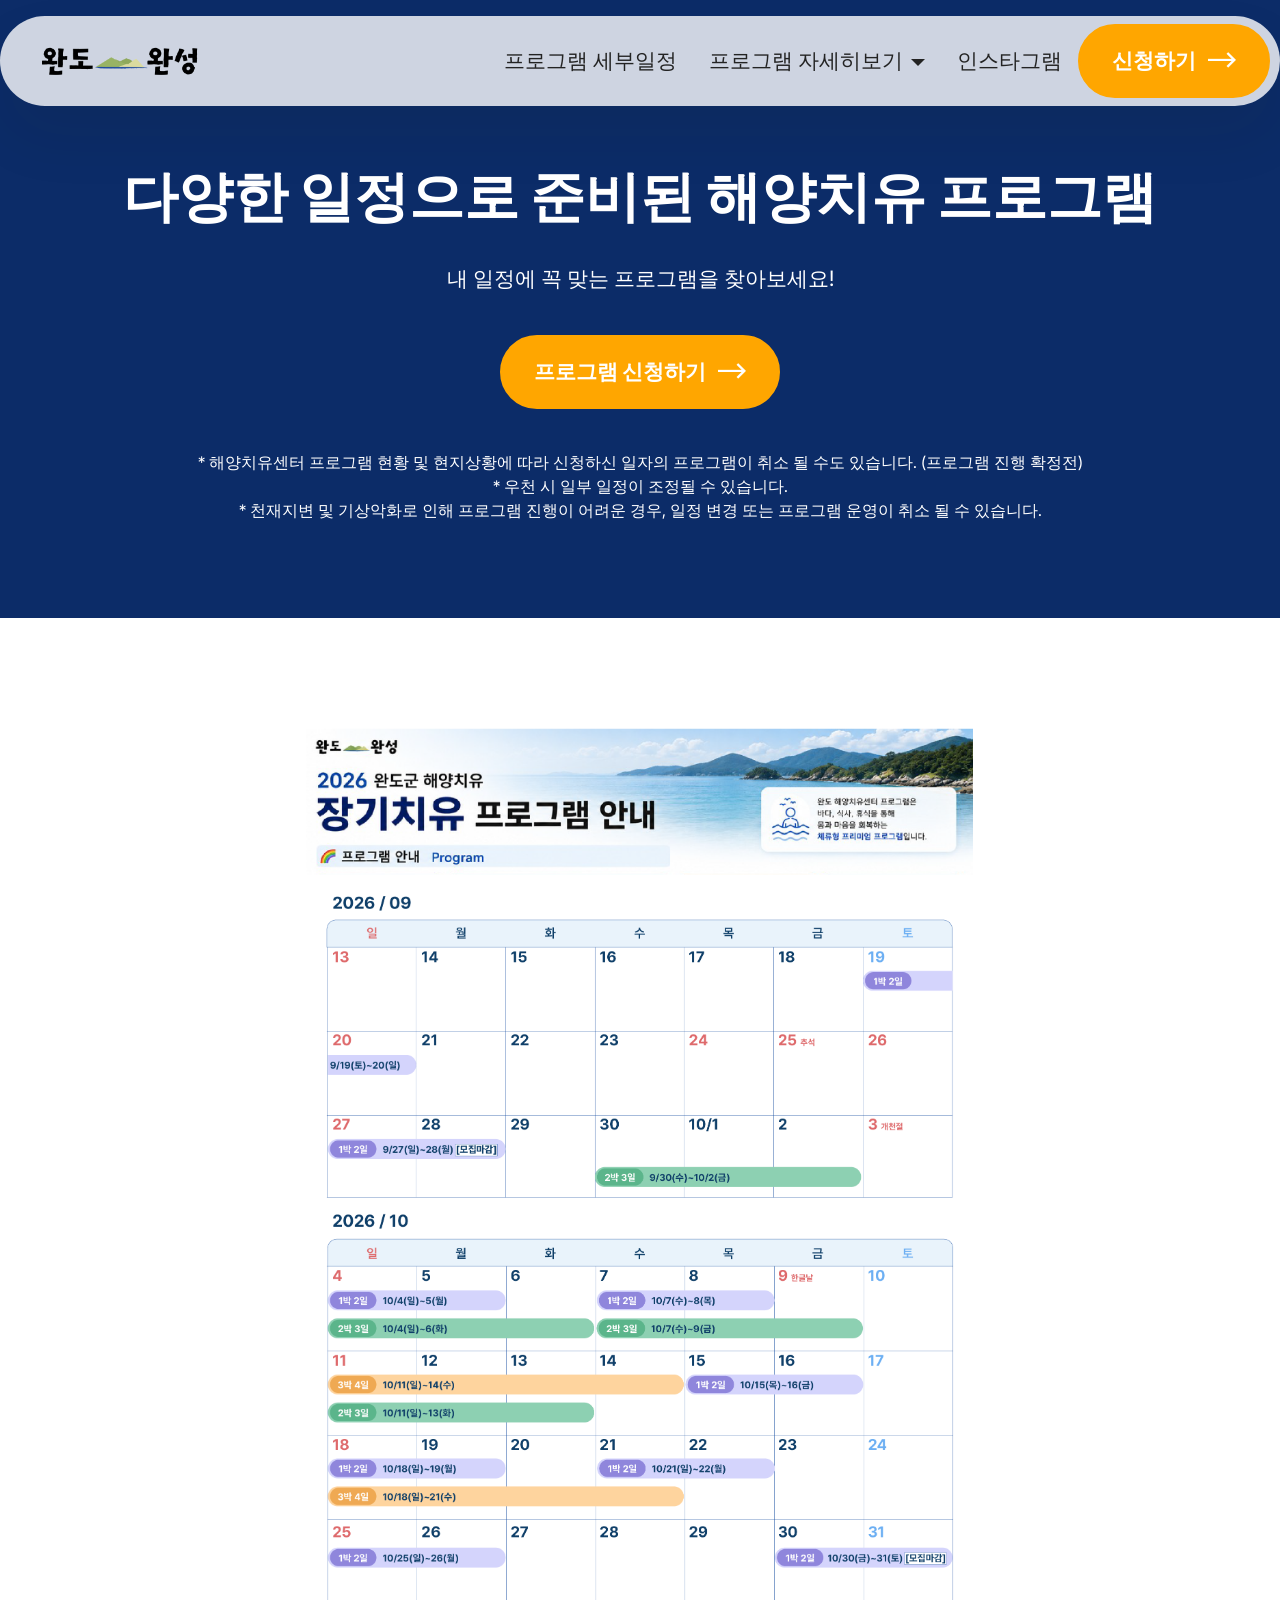
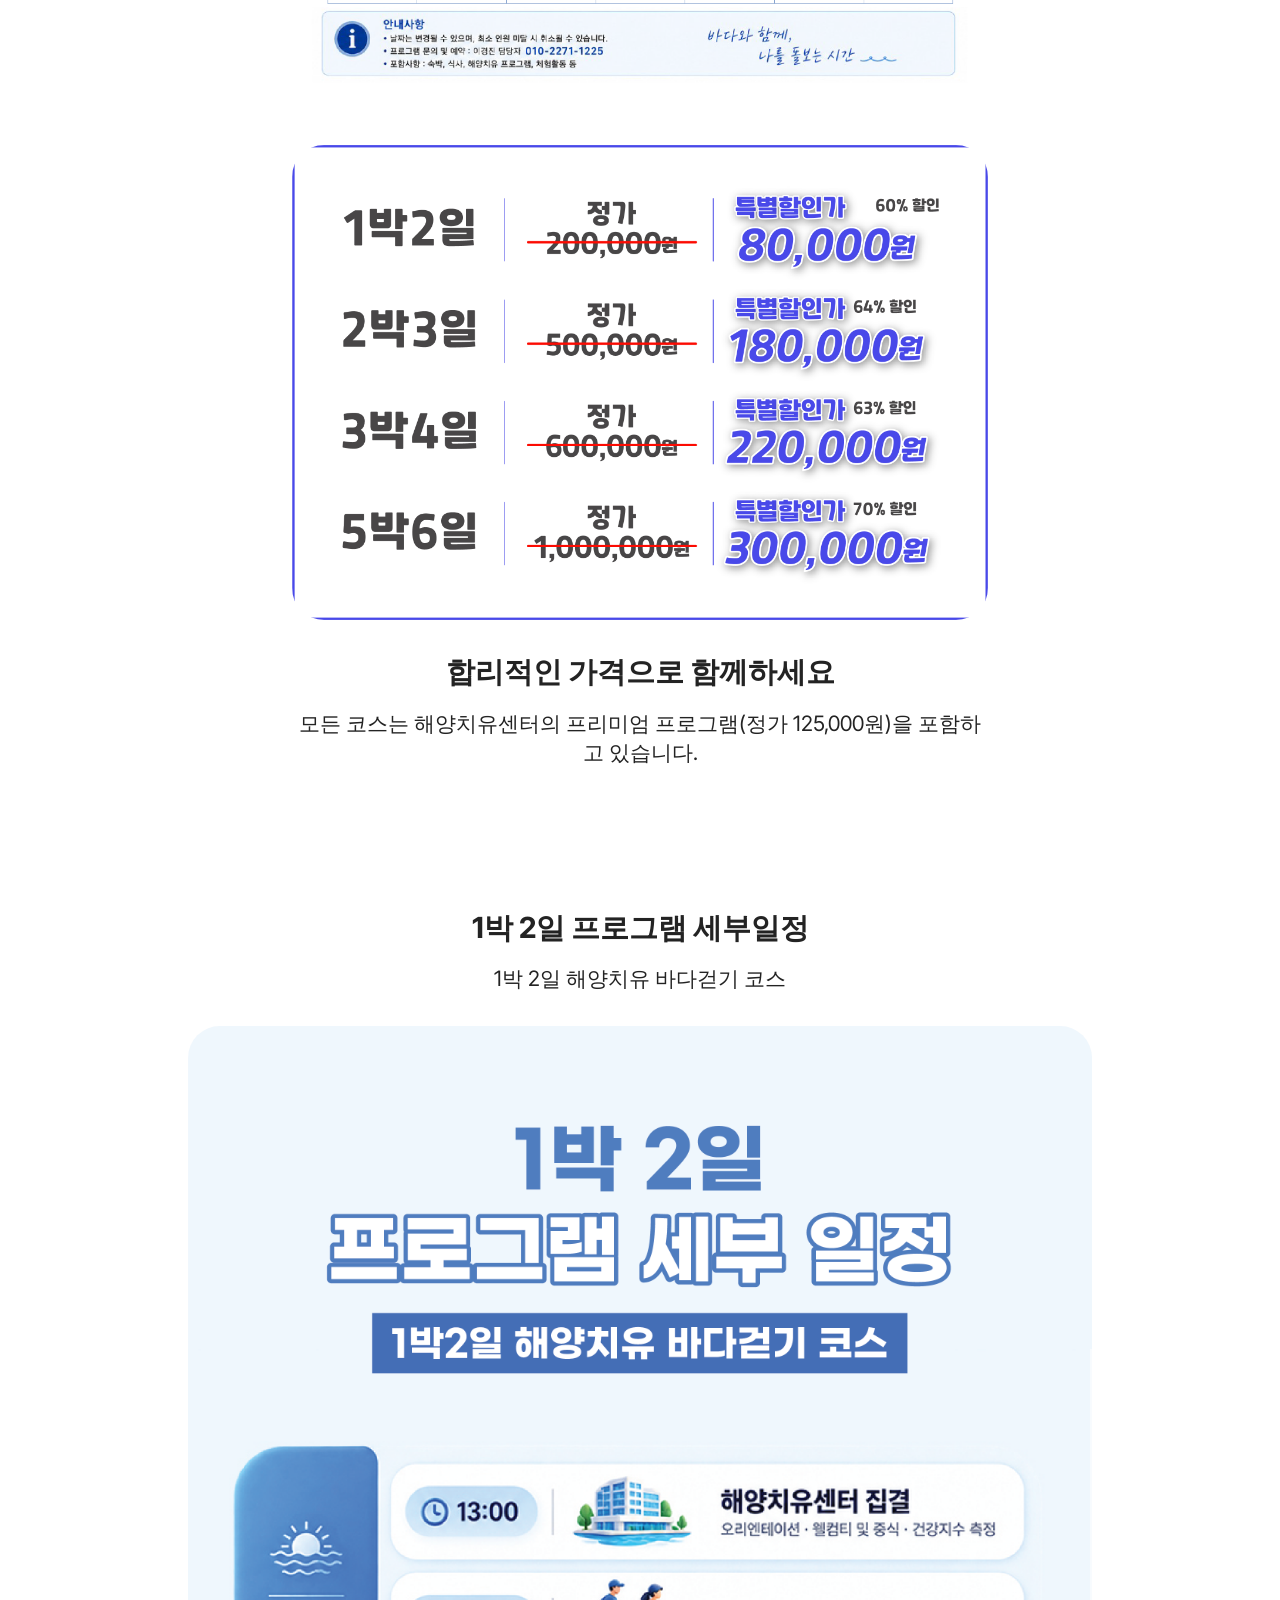
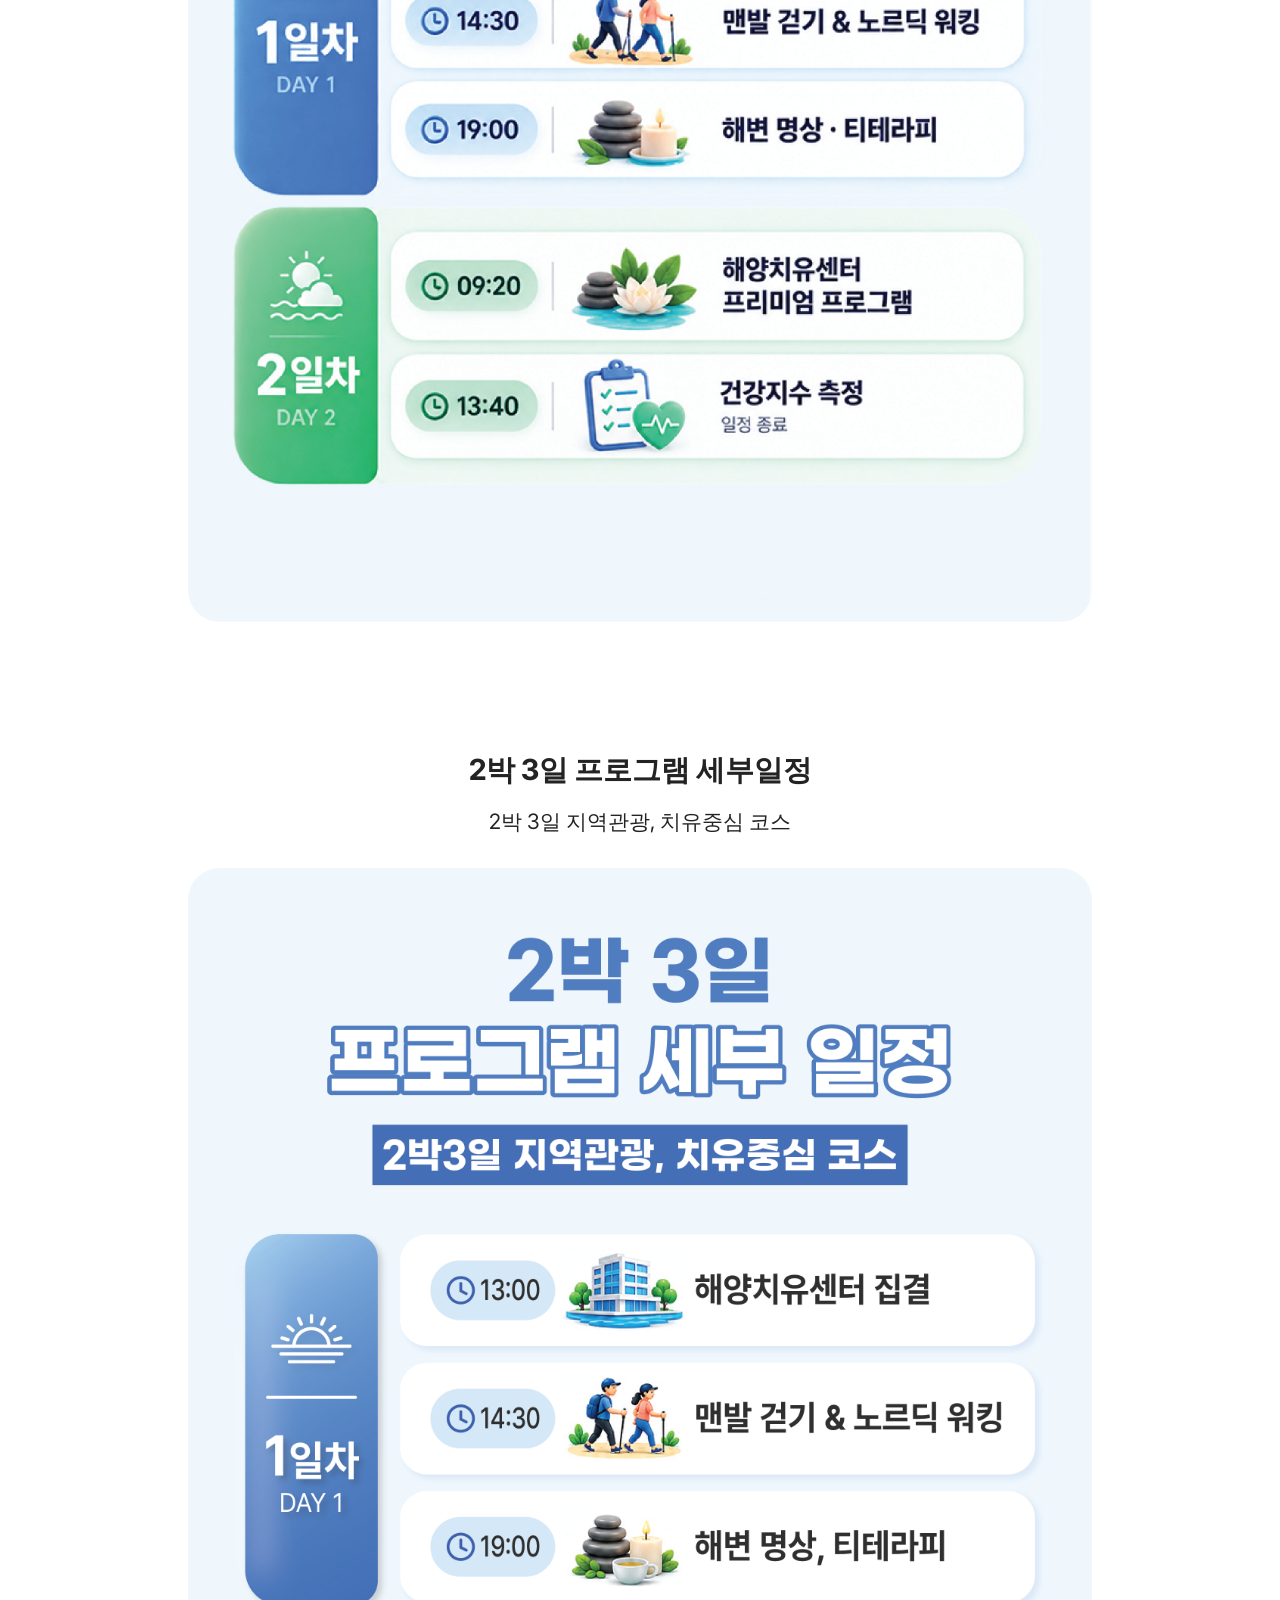
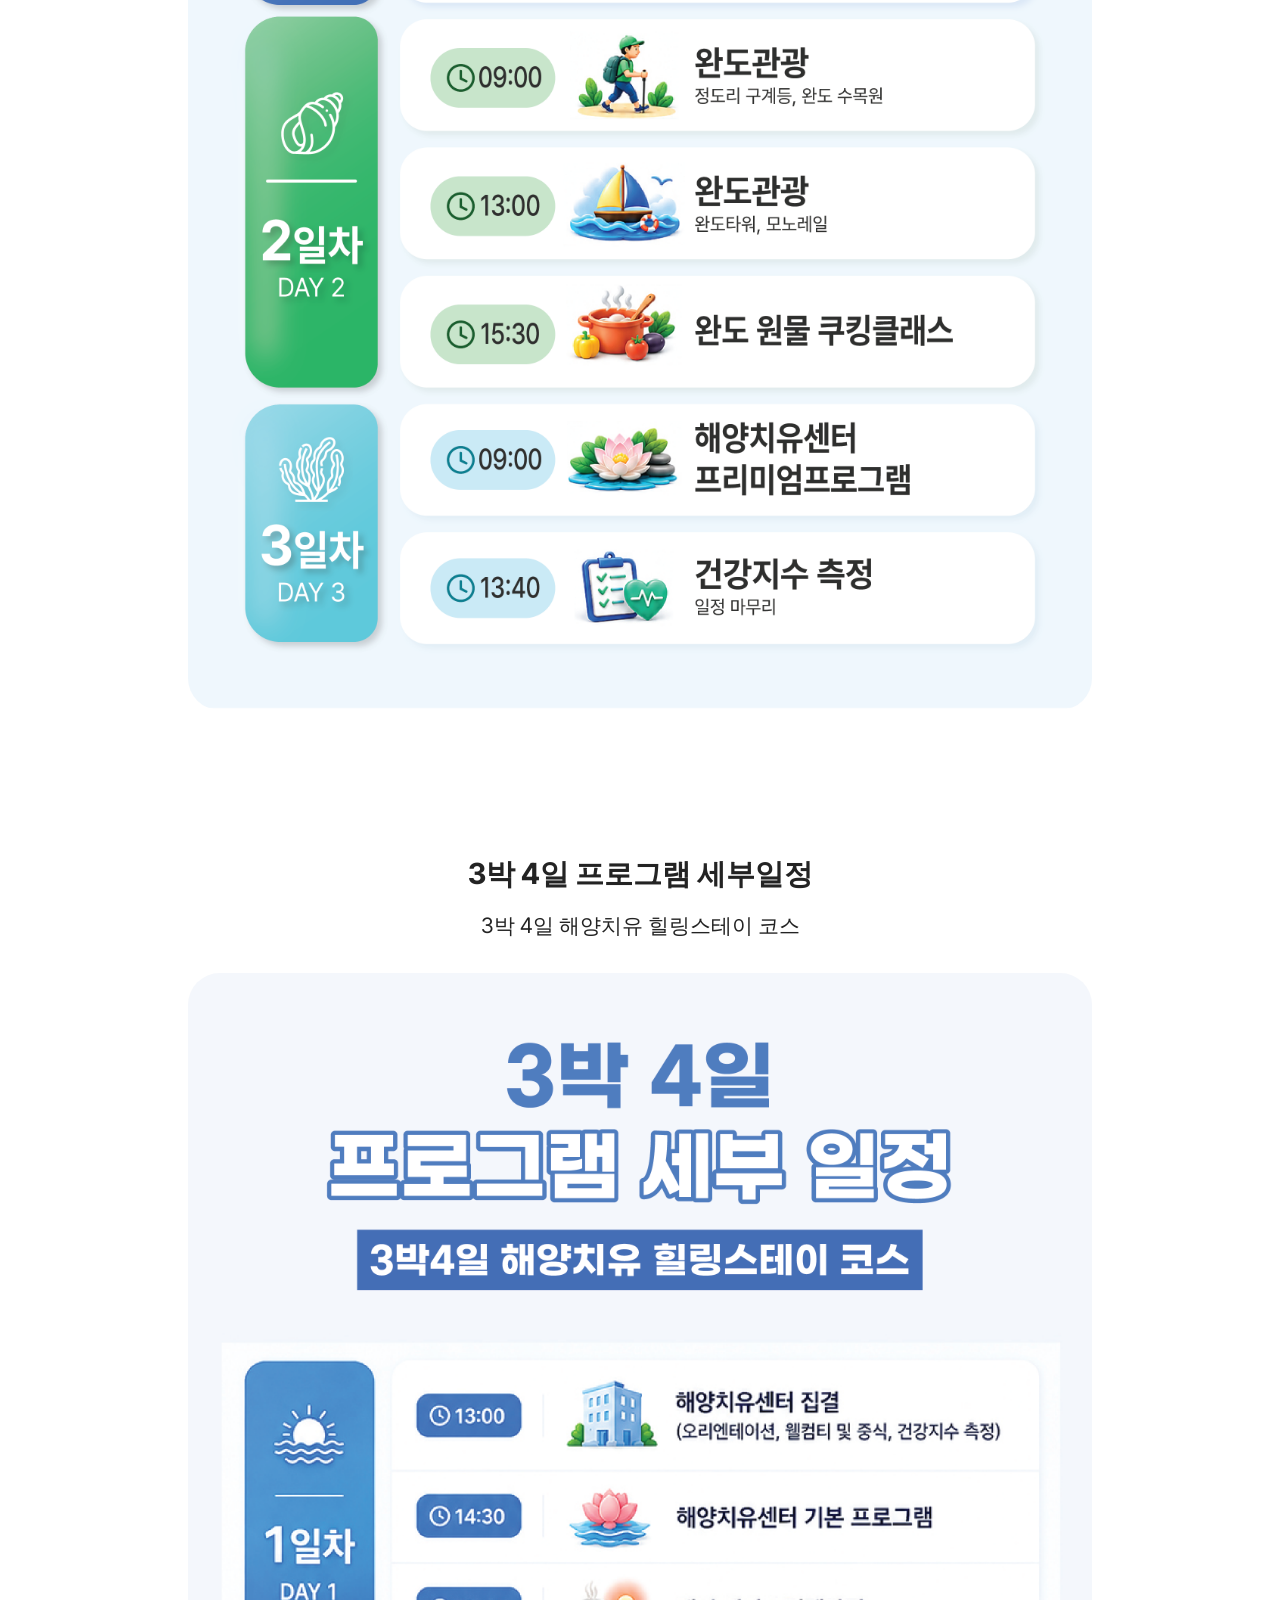
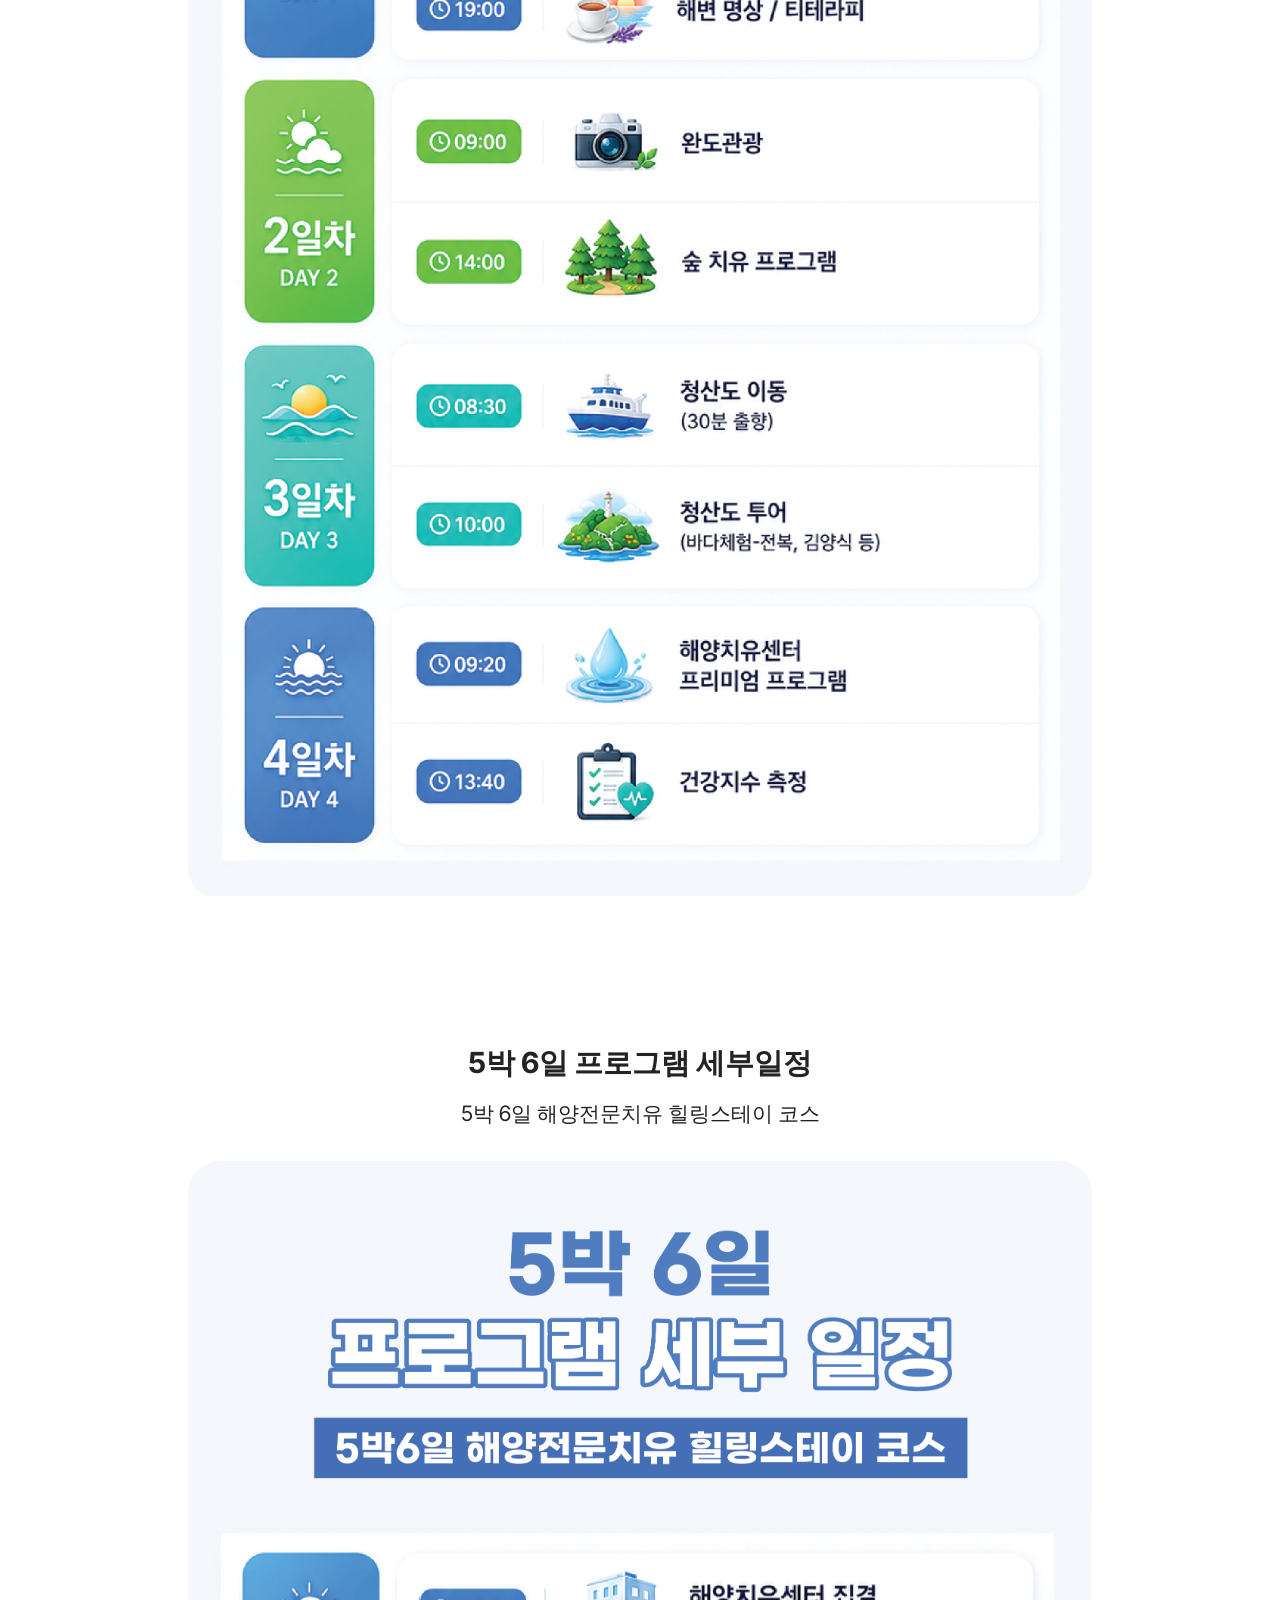
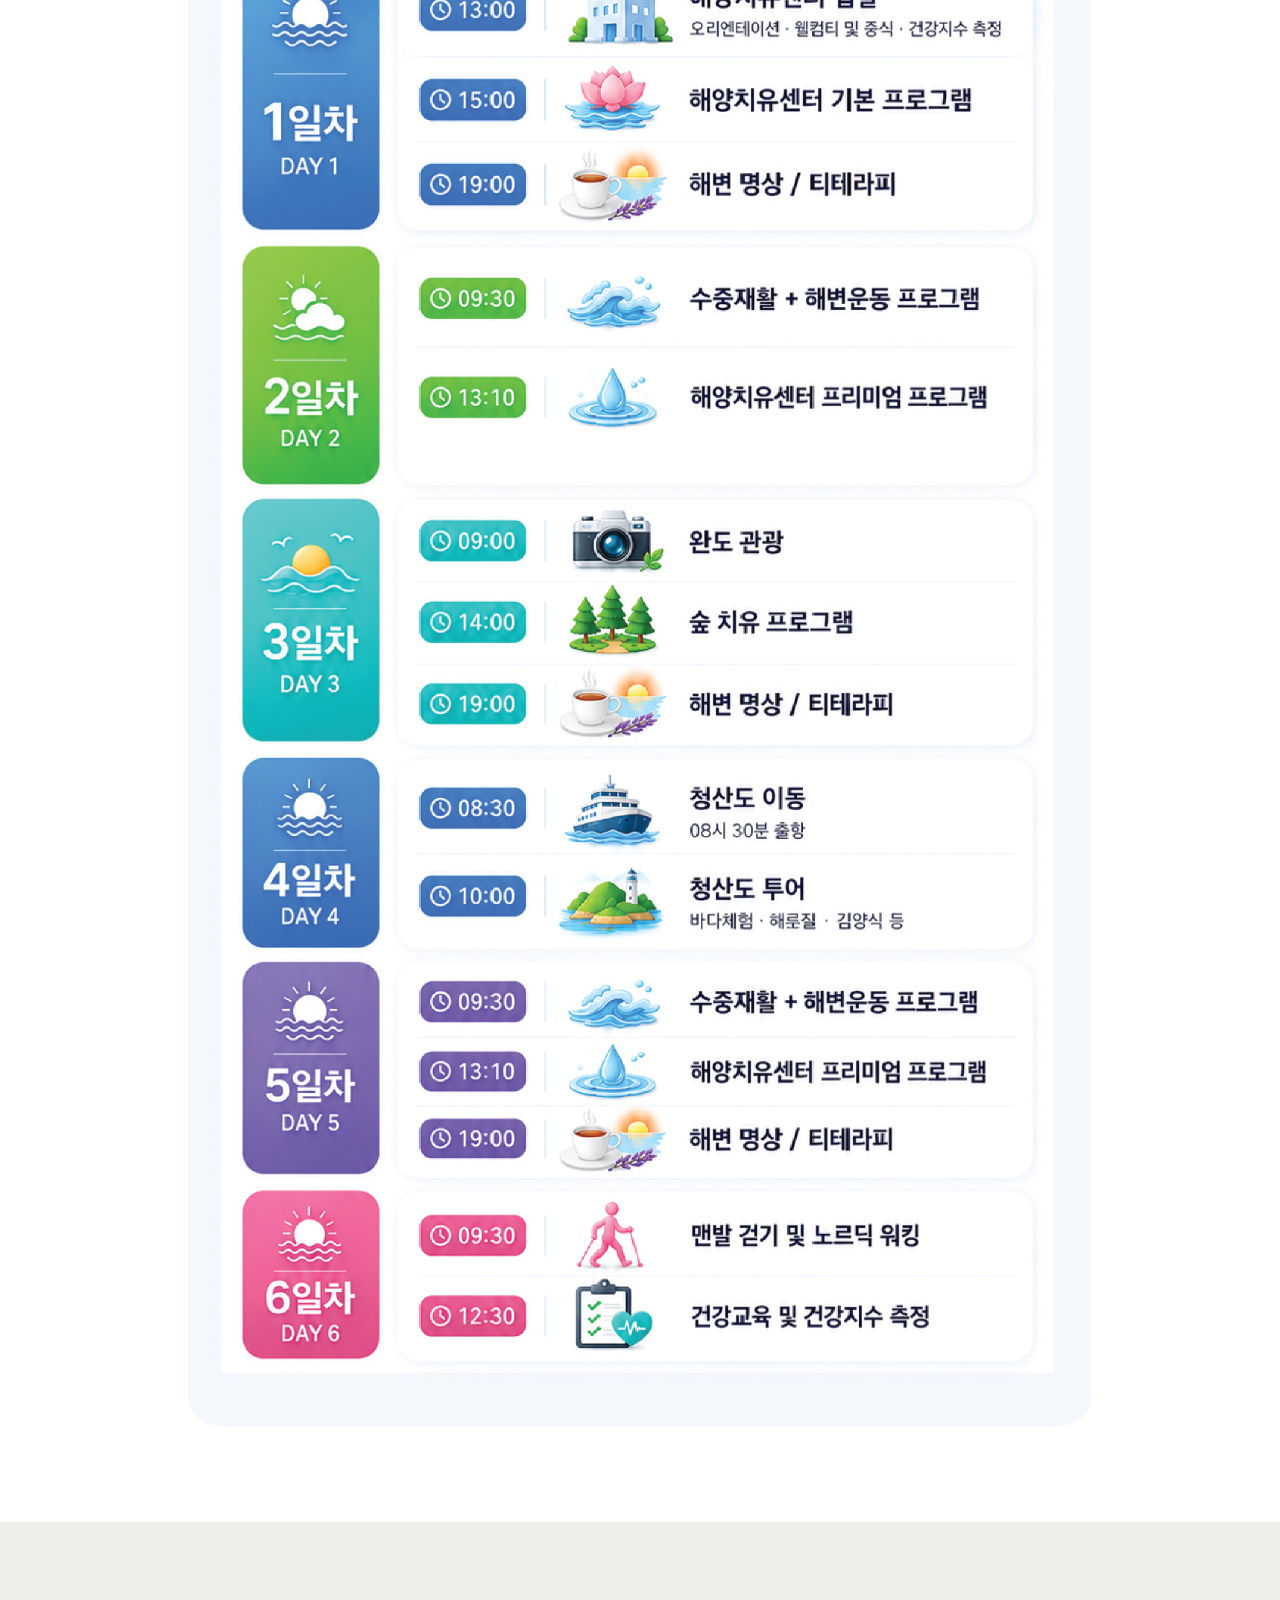
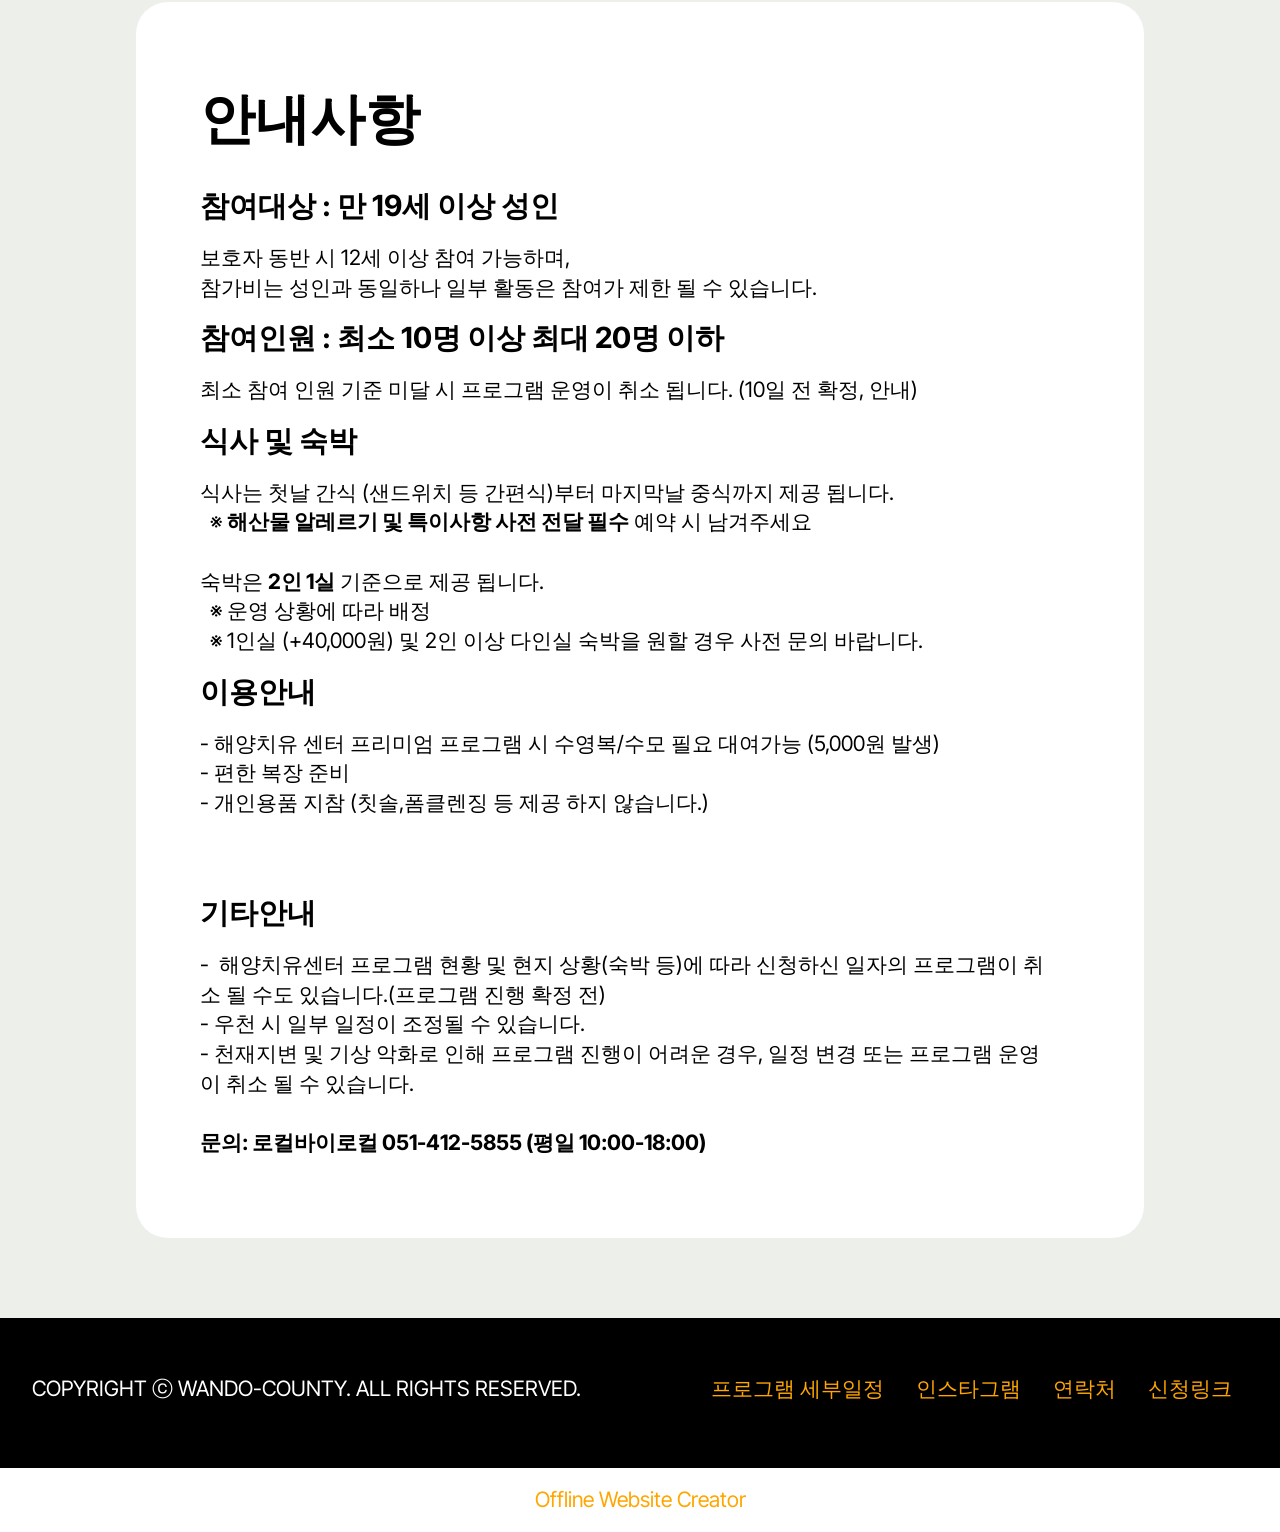
==== commit 2242ad7e: "ver6_0914_scheduleimg schedule img" ====
--- a/page1.html
+++ b/page1.html
@@ -17,7 +17,7 @@
   <link rel="stylesheet" href="assets/theme/css/style.css">
   <link rel="preload" href="https://fonts.googleapis.com/css?family=Inter+Tight:100,200,300,400,500,600,700,800,900,100i,200i,300i,400i,500i,600i,700i,800i,900i&display=swap" as="style" onload="this.onload=null;this.rel='stylesheet'">
   <noscript><link rel="stylesheet" href="https://fonts.googleapis.com/css?family=Inter+Tight:100,200,300,400,500,600,700,800,900,100i,200i,300i,400i,500i,600i,700i,800i,900i&display=swap"></noscript>
-  <link rel="preload" as="style" href="assets/mobirise/css/mbr-additional.css?v=ht316b"><link rel="stylesheet" href="assets/mobirise/css/mbr-additional.css?v=ht316b" type="text/css">
+  <link rel="preload" as="style" href="assets/mobirise/css/mbr-additional.css?v=fAe3kS"><link rel="stylesheet" href="assets/mobirise/css/mbr-additional.css?v=fAe3kS" type="text/css">
 
   
   
@@ -101,9 +101,9 @@
 
   <div class="container">
     <div class="row justify-content-center">
-      <div class="col-12 col-lg-9">
+      <div class="col-12 col-lg-8">
         <div class="image-wrapper mb-4">
-          <img class="w-100" src="assets/images/wando-schedule-2.jpg" alt="Mobirise Website Builder">
+          <img class="w-100" src="assets/images/schedule-.png" alt="Mobirise Website Builder">
         </div>
         
         
@@ -297,7 +297,7 @@
             </div>
         </div>
     </div>
-</section><section class="display-7" style="padding: 0;align-items: center;justify-content: center;flex-wrap: wrap;    align-content: center;display: flex;position: relative;height: 4rem;"><a href="https://mobiri.se/5114233" style="flex: 1 1;height: 4rem;position: absolute;width: 100%;z-index: 1;"><img alt="" style="height: 4rem;" src="[data-uri]"></a><p style="margin: 0;text-align: center;" class="display-7">&#8204;</p><a style="z-index:1" href="https://mobirise.com/offline-website-builder.html">Offline Website Builder</a></section><script src="assets/bootstrap/js/bootstrap.bundle.min.js"></script>  <script src="assets/smoothscroll/smooth-scroll.js"></script>  <script src="assets/ytplayer/index.js"></script>  <script src="assets/dropdown/js/navbar-dropdown.js"></script>  <script src="assets/theme/js/script.js"></script>  
+</section><section class="display-7" style="padding: 0;align-items: center;justify-content: center;flex-wrap: wrap;    align-content: center;display: flex;position: relative;height: 4rem;"><a href="https://mobiri.se/5114233" style="flex: 1 1;height: 4rem;position: absolute;width: 100%;z-index: 1;"><img alt="" style="height: 4rem;" src="[data-uri]"></a><p style="margin: 0;text-align: center;" class="display-7">&#8204;</p><a style="z-index:1" href="https://mobirise.com/offline-website-builder.html">Offline Website Creator</a></section><script src="assets/bootstrap/js/bootstrap.bundle.min.js"></script>  <script src="assets/smoothscroll/smooth-scroll.js"></script>  <script src="assets/ytplayer/index.js"></script>  <script src="assets/dropdown/js/navbar-dropdown.js"></script>  <script src="assets/theme/js/script.js"></script>  
   
   
 </body>
--- a/assets/mobirise/css/mbr-additional.css
+++ b/assets/mobirise/css/mbr-additional.css
@@ -1547,42 +1547,6 @@
 .cid-vuMi74RZam .grid-container-2 {
   align-items: flex-start;
 }
-.cid-vuMifQXNv9 {
-  padding-top: 5rem;
-  padding-bottom: 5rem;
-  background-color: #edefeb;
-}
-.cid-vuMifQXNv9 .mbr-text {
-  color: #000000;
-}
-.cid-vuMifQXNv9 .mbr-section-subtitle {
-  color: #000000;
-}
-.cid-vuMifQXNv9 .mbr-section-title {
-  color: #000000;
-  text-align: center;
-}
-.cid-vuMifQXNv9 .mbr-text,
-.cid-vuMifQXNv9 .item .mbr-section-btn {
-  text-align: left;
-}
-.cid-vuMifQXNv9 .item-wrapper {
-  background: #ffffff;
-  margin-bottom: 2rem;
-  padding: 2.25rem;
-}
-@media (min-width: 992px) and (max-width: 1200px) {
-  .cid-vuMifQXNv9 .item-wrapper {
-    padding: 2rem 1.5rem;
-    margin-bottom: 2rem;
-  }
-}
-@media (max-width: 767px) {
-  .cid-vuMifQXNv9 .item-wrapper {
-    padding: 2rem 1.5rem;
-    margin-bottom: 1rem;
-  }
-}
 .cid-vuO4S1rPu3 {
   padding-top: 6rem;
   padding-bottom: 6rem;
@@ -1602,6 +1566,42 @@
 }
 .cid-vuO4S1rPu3 .content-text {
   max-width: 800px;
+}
+.cid-vuMifQXNv9 {
+  padding-top: 5rem;
+  padding-bottom: 5rem;
+  background-color: #edefeb;
+}
+.cid-vuMifQXNv9 .mbr-text {
+  color: #000000;
+}
+.cid-vuMifQXNv9 .mbr-section-subtitle {
+  color: #000000;
+}
+.cid-vuMifQXNv9 .mbr-section-title {
+  color: #000000;
+  text-align: center;
+}
+.cid-vuMifQXNv9 .mbr-text,
+.cid-vuMifQXNv9 .item .mbr-section-btn {
+  text-align: left;
+}
+.cid-vuMifQXNv9 .item-wrapper {
+  background: #ffffff;
+  margin-bottom: 2rem;
+  padding: 2.25rem;
+}
+@media (min-width: 992px) and (max-width: 1200px) {
+  .cid-vuMifQXNv9 .item-wrapper {
+    padding: 2rem 1.5rem;
+    margin-bottom: 2rem;
+  }
+}
+@media (max-width: 767px) {
+  .cid-vuMifQXNv9 .item-wrapper {
+    padding: 2rem 1.5rem;
+    margin-bottom: 1rem;
+  }
 }
 .cid-vuMiaH2l2W {
   padding-top: 5rem;
--- a/assets/mobirise/css/mbr-additional.css
+++ b/assets/mobirise/css/mbr-additional.css
@@ -1547,42 +1547,6 @@
 .cid-vuMi74RZam .grid-container-2 {
   align-items: flex-start;
 }
-.cid-vuMifQXNv9 {
-  padding-top: 5rem;
-  padding-bottom: 5rem;
-  background-color: #edefeb;
-}
-.cid-vuMifQXNv9 .mbr-text {
-  color: #000000;
-}
-.cid-vuMifQXNv9 .mbr-section-subtitle {
-  color: #000000;
-}
-.cid-vuMifQXNv9 .mbr-section-title {
-  color: #000000;
-  text-align: center;
-}
-.cid-vuMifQXNv9 .mbr-text,
-.cid-vuMifQXNv9 .item .mbr-section-btn {
-  text-align: left;
-}
-.cid-vuMifQXNv9 .item-wrapper {
-  background: #ffffff;
-  margin-bottom: 2rem;
-  padding: 2.25rem;
-}
-@media (min-width: 992px) and (max-width: 1200px) {
-  .cid-vuMifQXNv9 .item-wrapper {
-    padding: 2rem 1.5rem;
-    margin-bottom: 2rem;
-  }
-}
-@media (max-width: 767px) {
-  .cid-vuMifQXNv9 .item-wrapper {
-    padding: 2rem 1.5rem;
-    margin-bottom: 1rem;
-  }
-}
 .cid-vuO4S1rPu3 {
   padding-top: 6rem;
   padding-bottom: 6rem;
@@ -1602,6 +1566,42 @@
 }
 .cid-vuO4S1rPu3 .content-text {
   max-width: 800px;
+}
+.cid-vuMifQXNv9 {
+  padding-top: 5rem;
+  padding-bottom: 5rem;
+  background-color: #edefeb;
+}
+.cid-vuMifQXNv9 .mbr-text {
+  color: #000000;
+}
+.cid-vuMifQXNv9 .mbr-section-subtitle {
+  color: #000000;
+}
+.cid-vuMifQXNv9 .mbr-section-title {
+  color: #000000;
+  text-align: center;
+}
+.cid-vuMifQXNv9 .mbr-text,
+.cid-vuMifQXNv9 .item .mbr-section-btn {
+  text-align: left;
+}
+.cid-vuMifQXNv9 .item-wrapper {
+  background: #ffffff;
+  margin-bottom: 2rem;
+  padding: 2.25rem;
+}
+@media (min-width: 992px) and (max-width: 1200px) {
+  .cid-vuMifQXNv9 .item-wrapper {
+    padding: 2rem 1.5rem;
+    margin-bottom: 2rem;
+  }
+}
+@media (max-width: 767px) {
+  .cid-vuMifQXNv9 .item-wrapper {
+    padding: 2rem 1.5rem;
+    margin-bottom: 1rem;
+  }
 }
 .cid-vuMiaH2l2W {
   padding-top: 5rem;
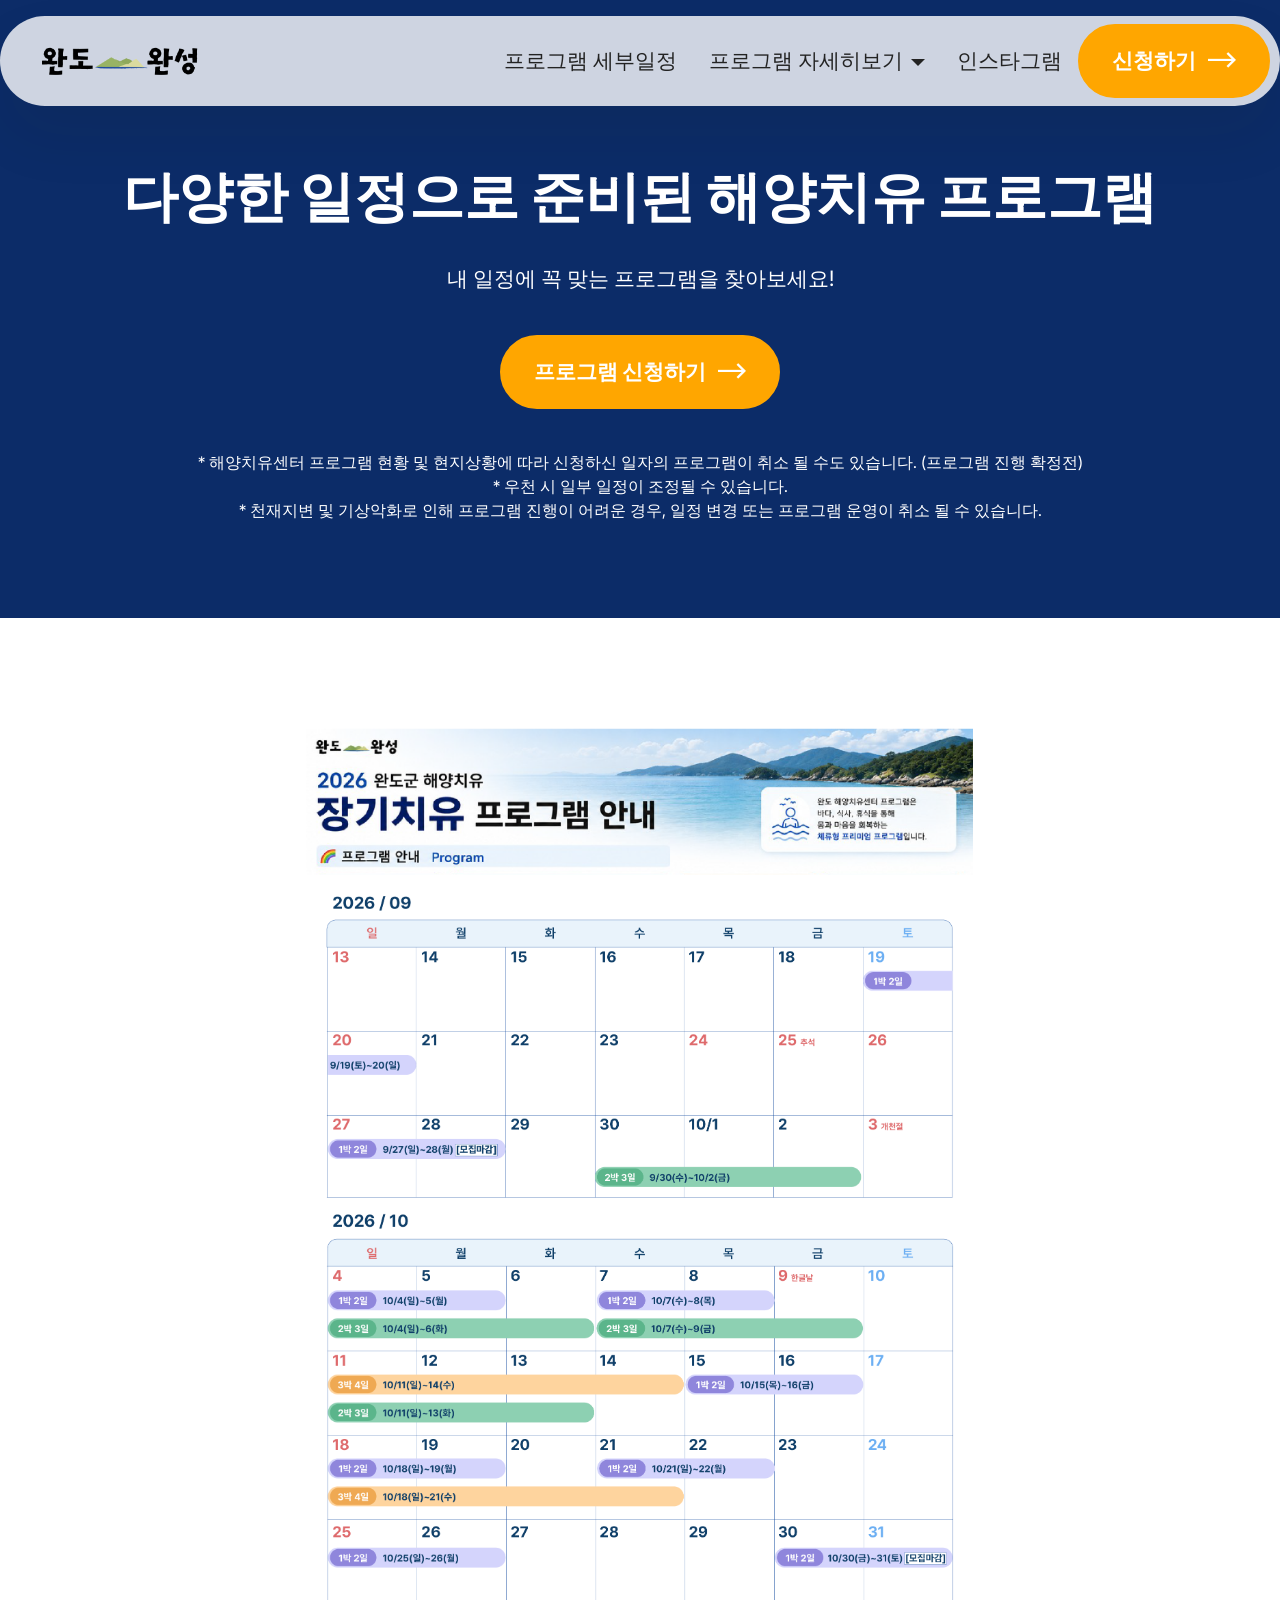
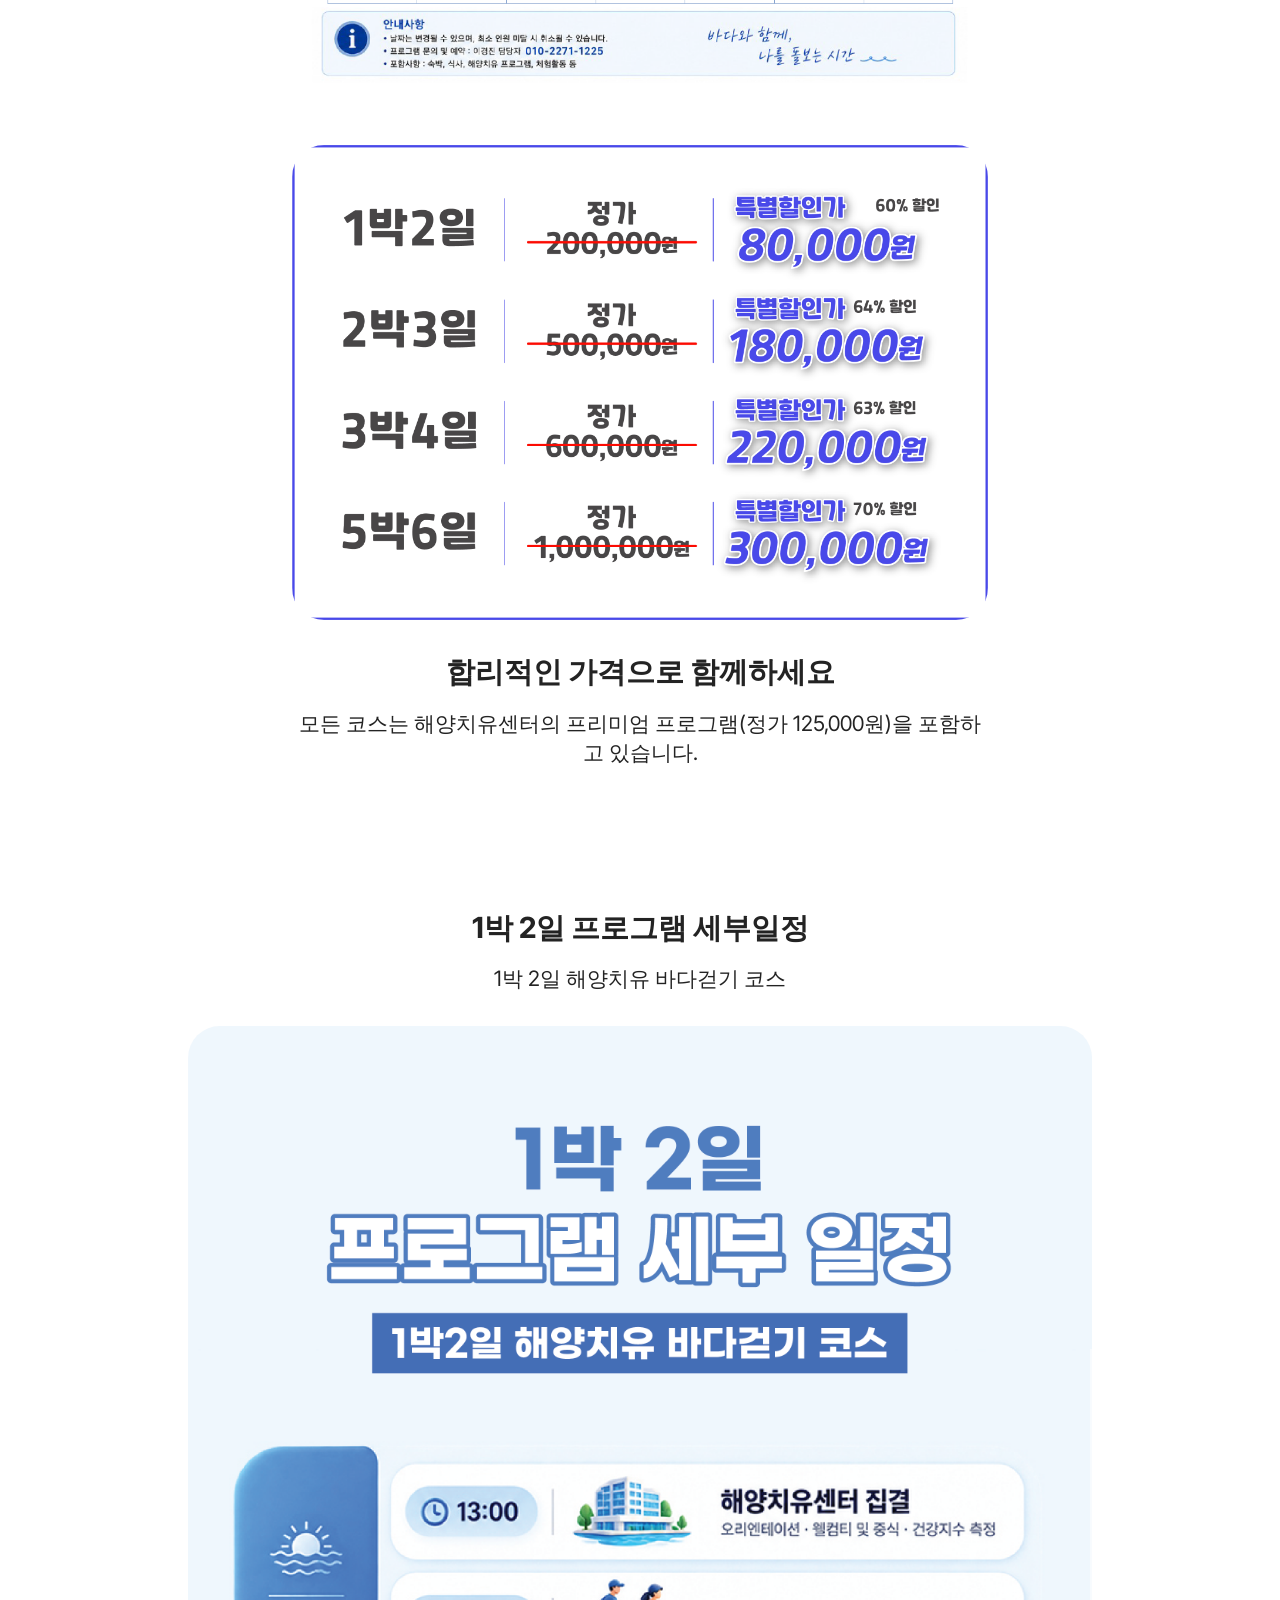
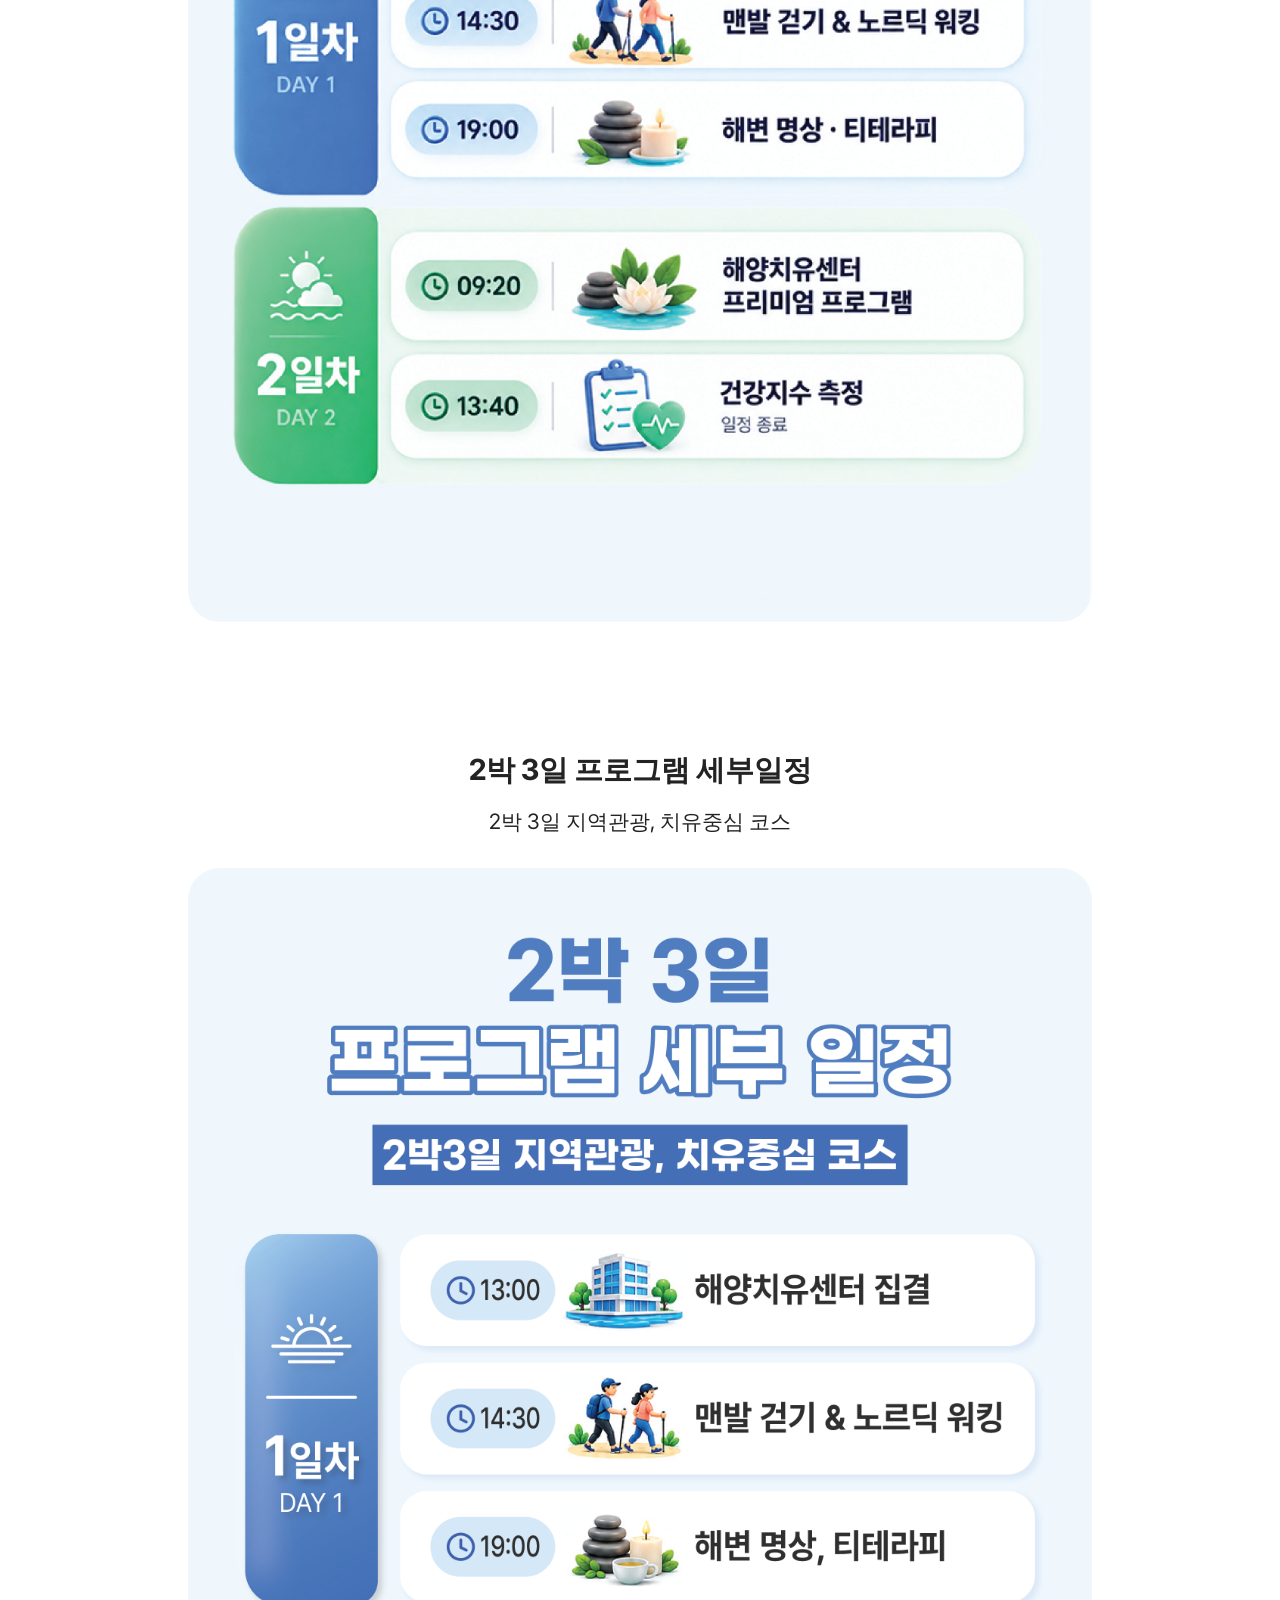
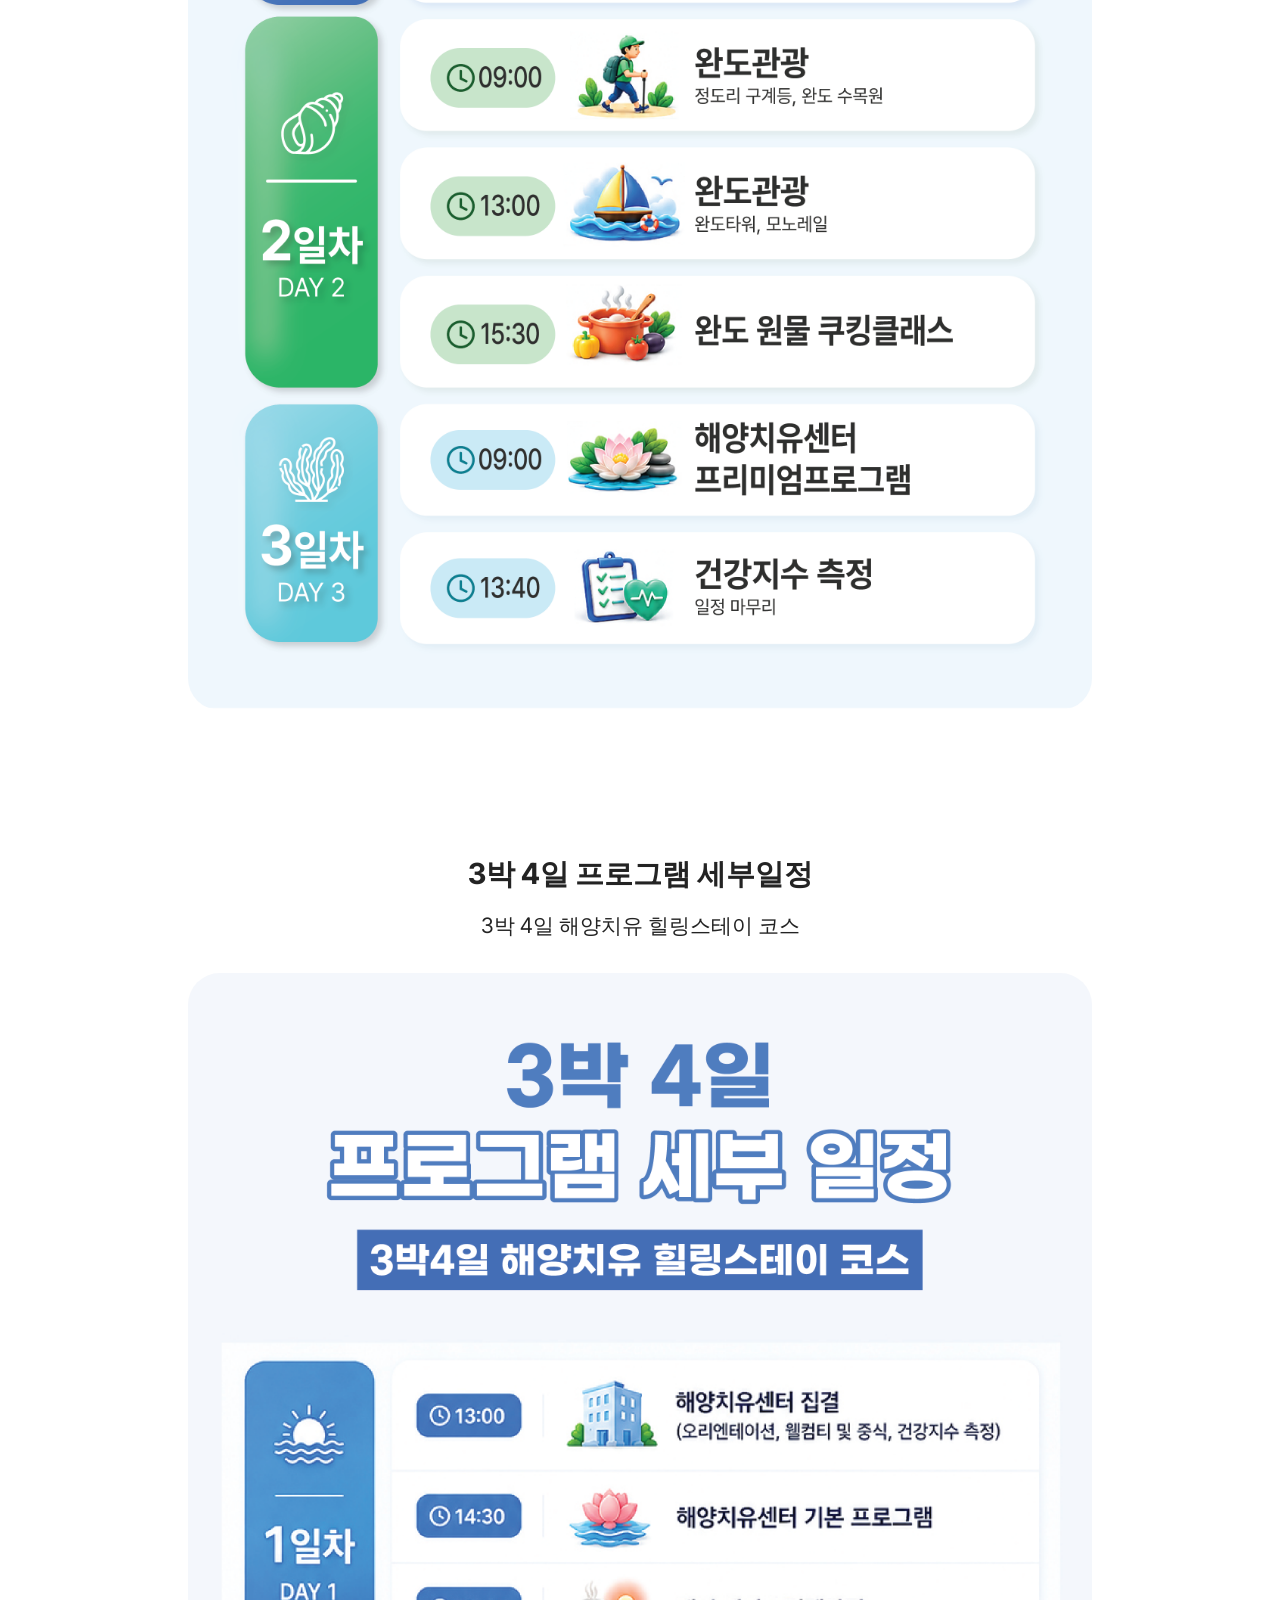
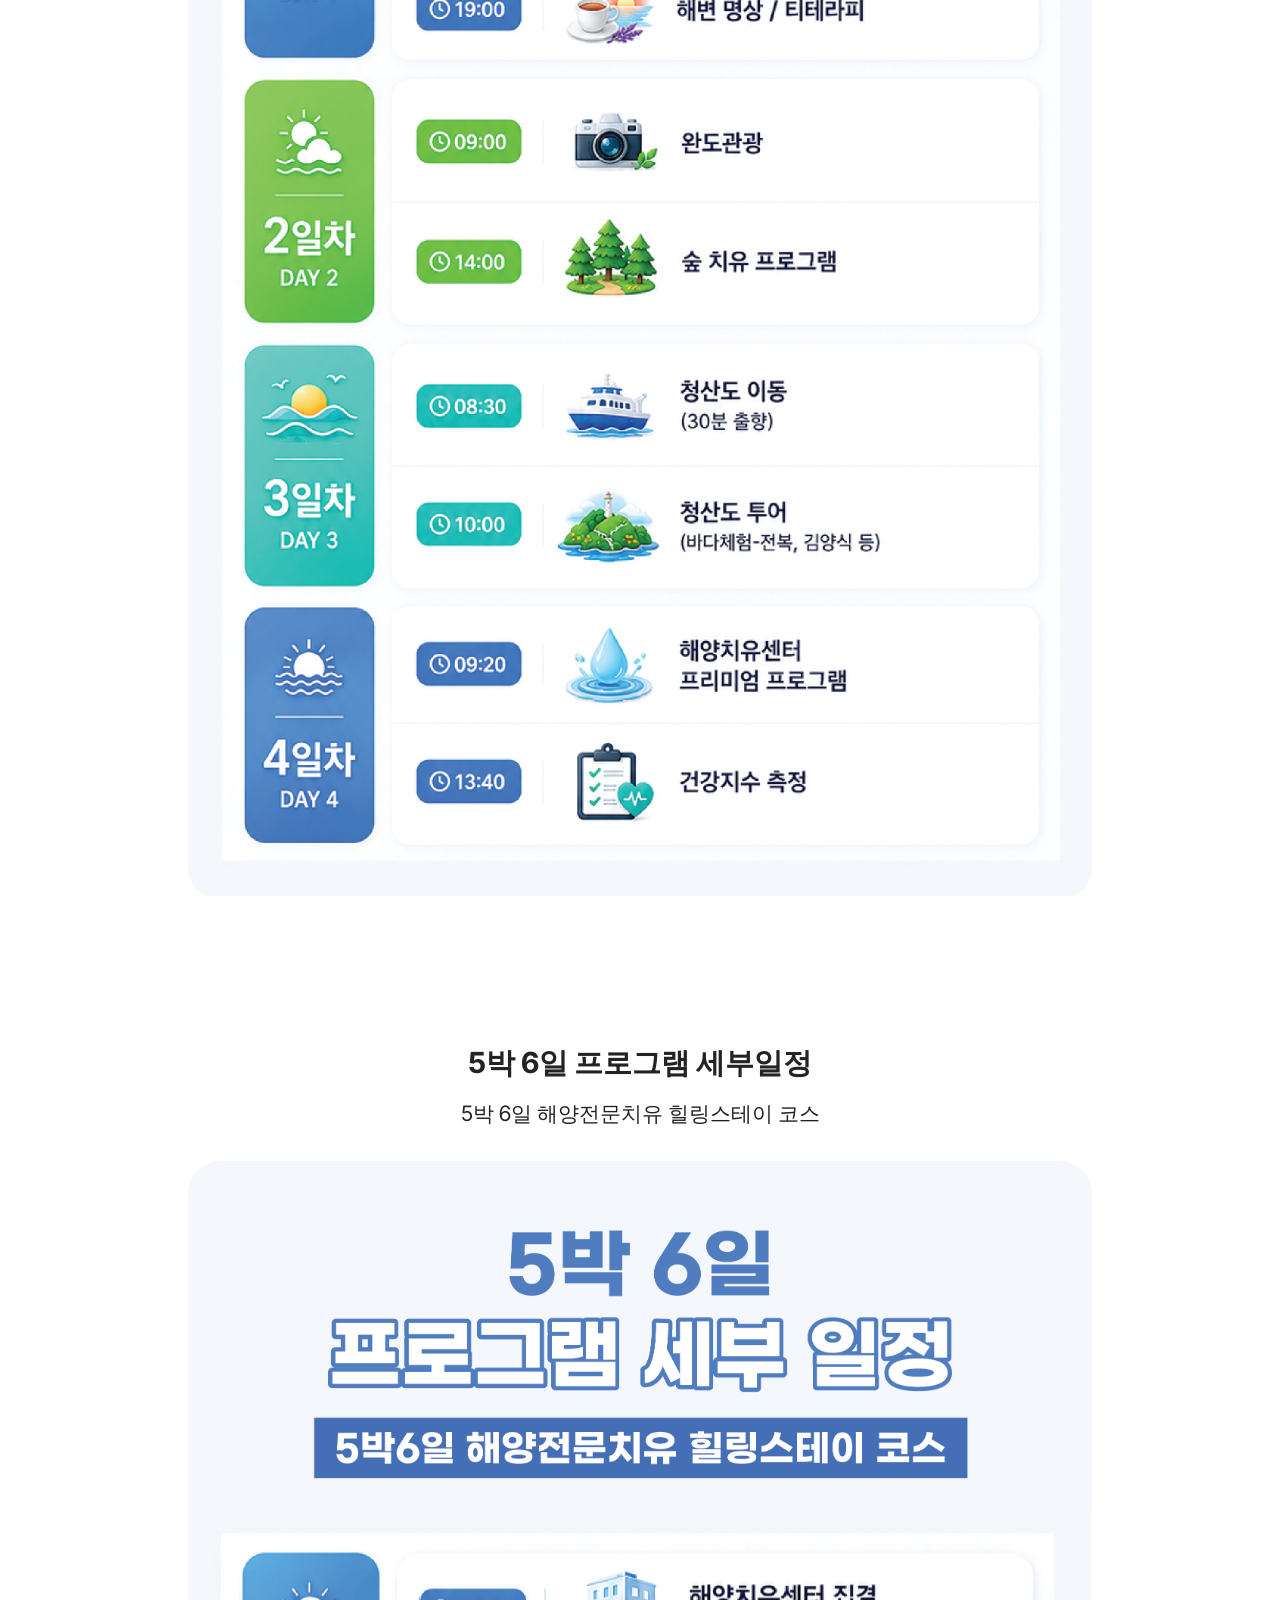
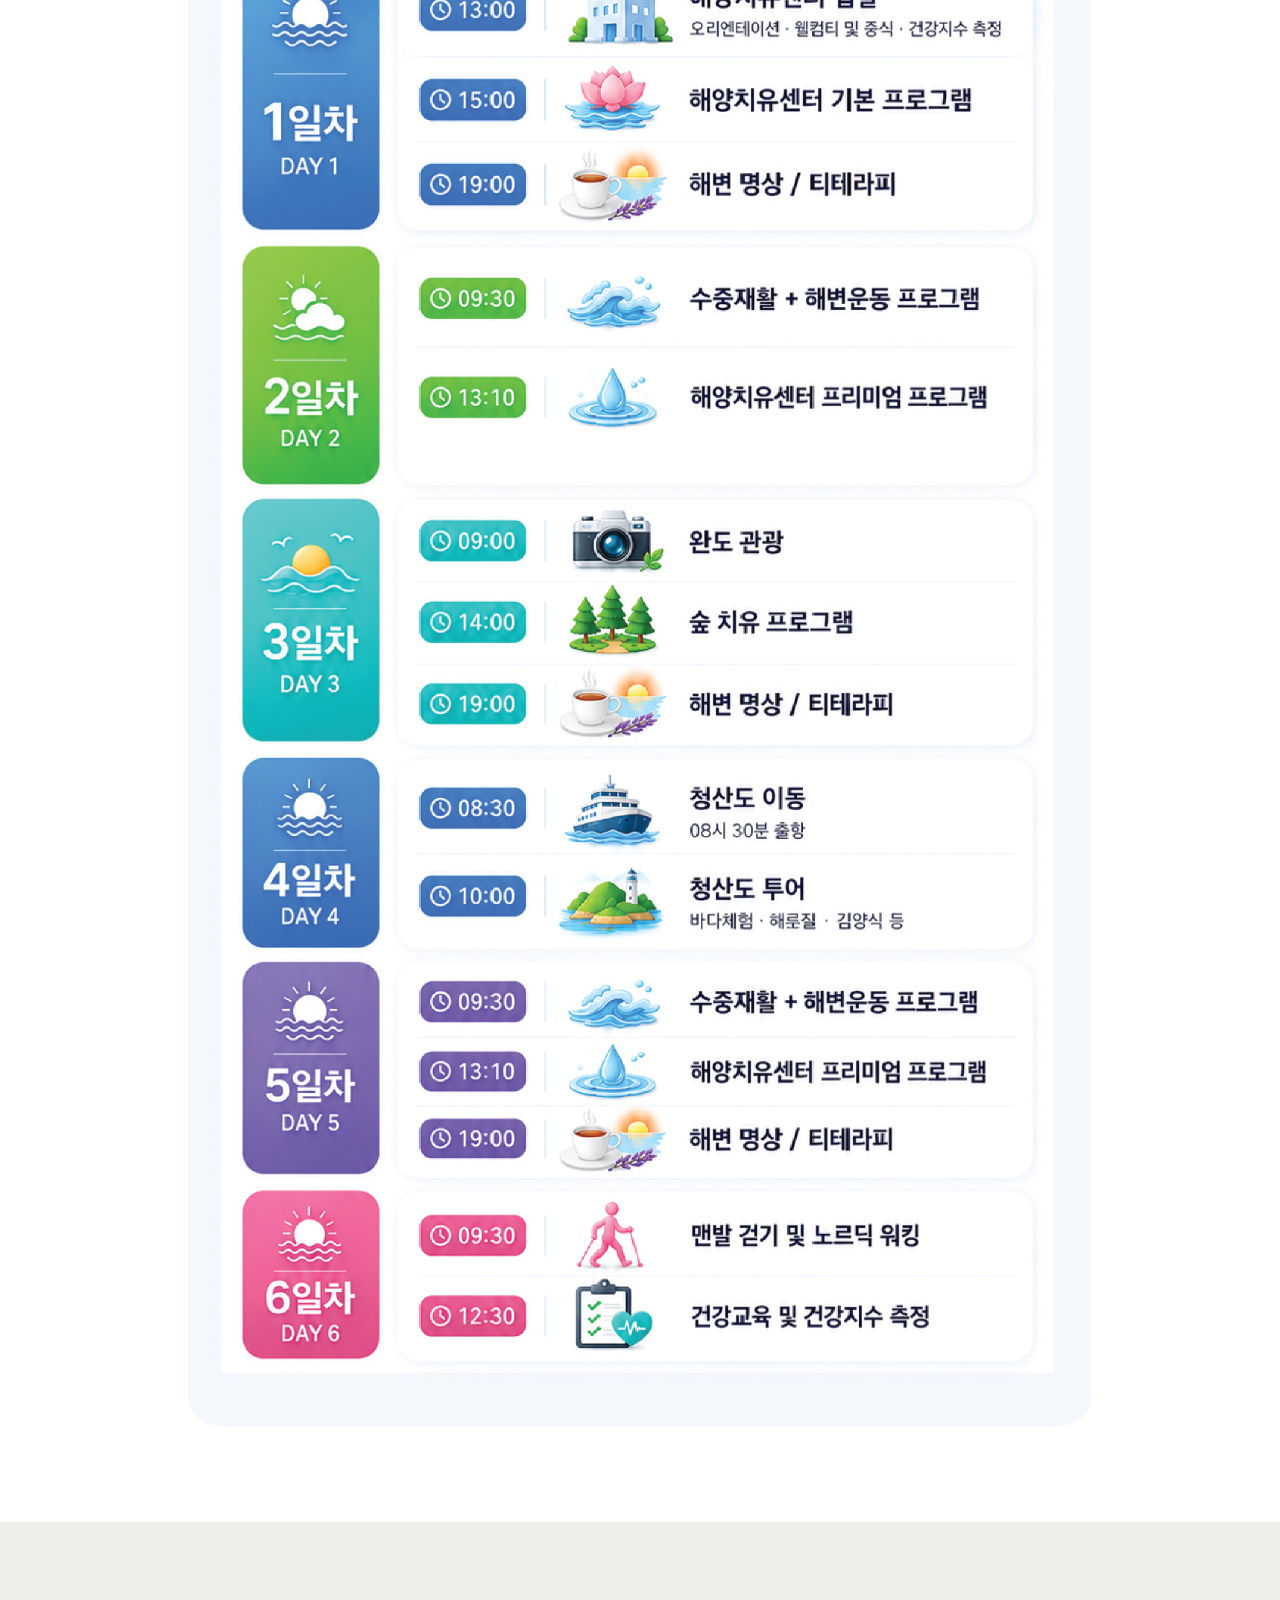
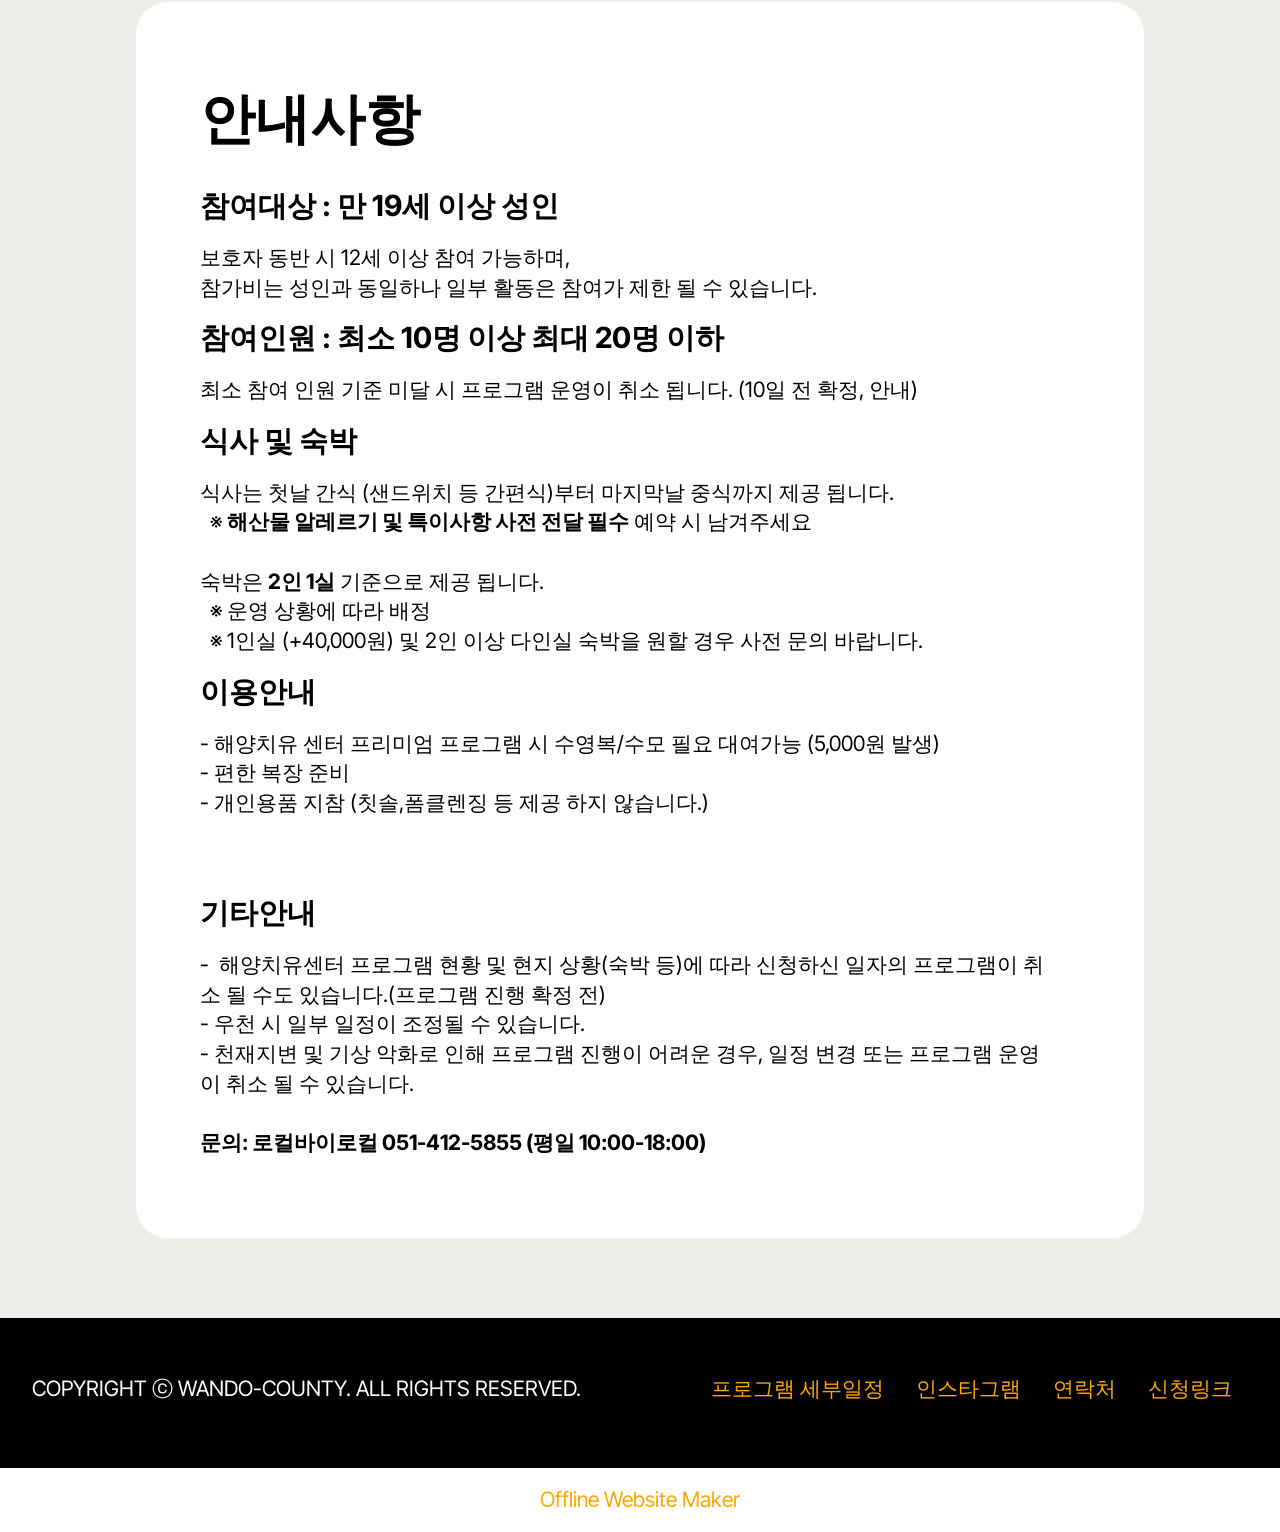
==== commit cbe0546d: "ver6_0917_video" ====
--- a/page1.html
+++ b/page1.html
@@ -17,7 +17,7 @@
   <link rel="stylesheet" href="assets/theme/css/style.css">
   <link rel="preload" href="https://fonts.googleapis.com/css?family=Inter+Tight:100,200,300,400,500,600,700,800,900,100i,200i,300i,400i,500i,600i,700i,800i,900i&display=swap" as="style" onload="this.onload=null;this.rel='stylesheet'">
   <noscript><link rel="stylesheet" href="https://fonts.googleapis.com/css?family=Inter+Tight:100,200,300,400,500,600,700,800,900,100i,200i,300i,400i,500i,600i,700i,800i,900i&display=swap"></noscript>
-  <link rel="preload" as="style" href="assets/mobirise/css/mbr-additional.css?v=fAe3kS"><link rel="stylesheet" href="assets/mobirise/css/mbr-additional.css?v=fAe3kS" type="text/css">
+  <link rel="preload" as="style" href="assets/mobirise/css/mbr-additional.css?v=YNZ8Di"><link rel="stylesheet" href="assets/mobirise/css/mbr-additional.css?v=YNZ8Di" type="text/css">
 
   
   
@@ -297,7 +297,7 @@
             </div>
         </div>
     </div>
-</section><section class="display-7" style="padding: 0;align-items: center;justify-content: center;flex-wrap: wrap;    align-content: center;display: flex;position: relative;height: 4rem;"><a href="https://mobiri.se/5114233" style="flex: 1 1;height: 4rem;position: absolute;width: 100%;z-index: 1;"><img alt="" style="height: 4rem;" src="[data-uri]"></a><p style="margin: 0;text-align: center;" class="display-7">&#8204;</p><a style="z-index:1" href="https://mobirise.com/offline-website-builder.html">Offline Website Creator</a></section><script src="assets/bootstrap/js/bootstrap.bundle.min.js"></script>  <script src="assets/smoothscroll/smooth-scroll.js"></script>  <script src="assets/ytplayer/index.js"></script>  <script src="assets/dropdown/js/navbar-dropdown.js"></script>  <script src="assets/theme/js/script.js"></script>  
+</section><section class="display-7" style="padding: 0;align-items: center;justify-content: center;flex-wrap: wrap;    align-content: center;display: flex;position: relative;height: 4rem;"><a href="https://mobiri.se/5114233" style="flex: 1 1;height: 4rem;position: absolute;width: 100%;z-index: 1;"><img alt="" style="height: 4rem;" src="[data-uri]"></a><p style="margin: 0;text-align: center;" class="display-7">&#8204;</p><a style="z-index:1" href="https://mobirise.com/offline-website-builder.html">Offline Website Maker</a></section><script src="assets/bootstrap/js/bootstrap.bundle.min.js"></script>  <script src="assets/smoothscroll/smooth-scroll.js"></script>  <script src="assets/ytplayer/index.js"></script>  <script src="assets/dropdown/js/navbar-dropdown.js"></script>  <script src="assets/theme/js/script.js"></script>  
   
   
 </body>
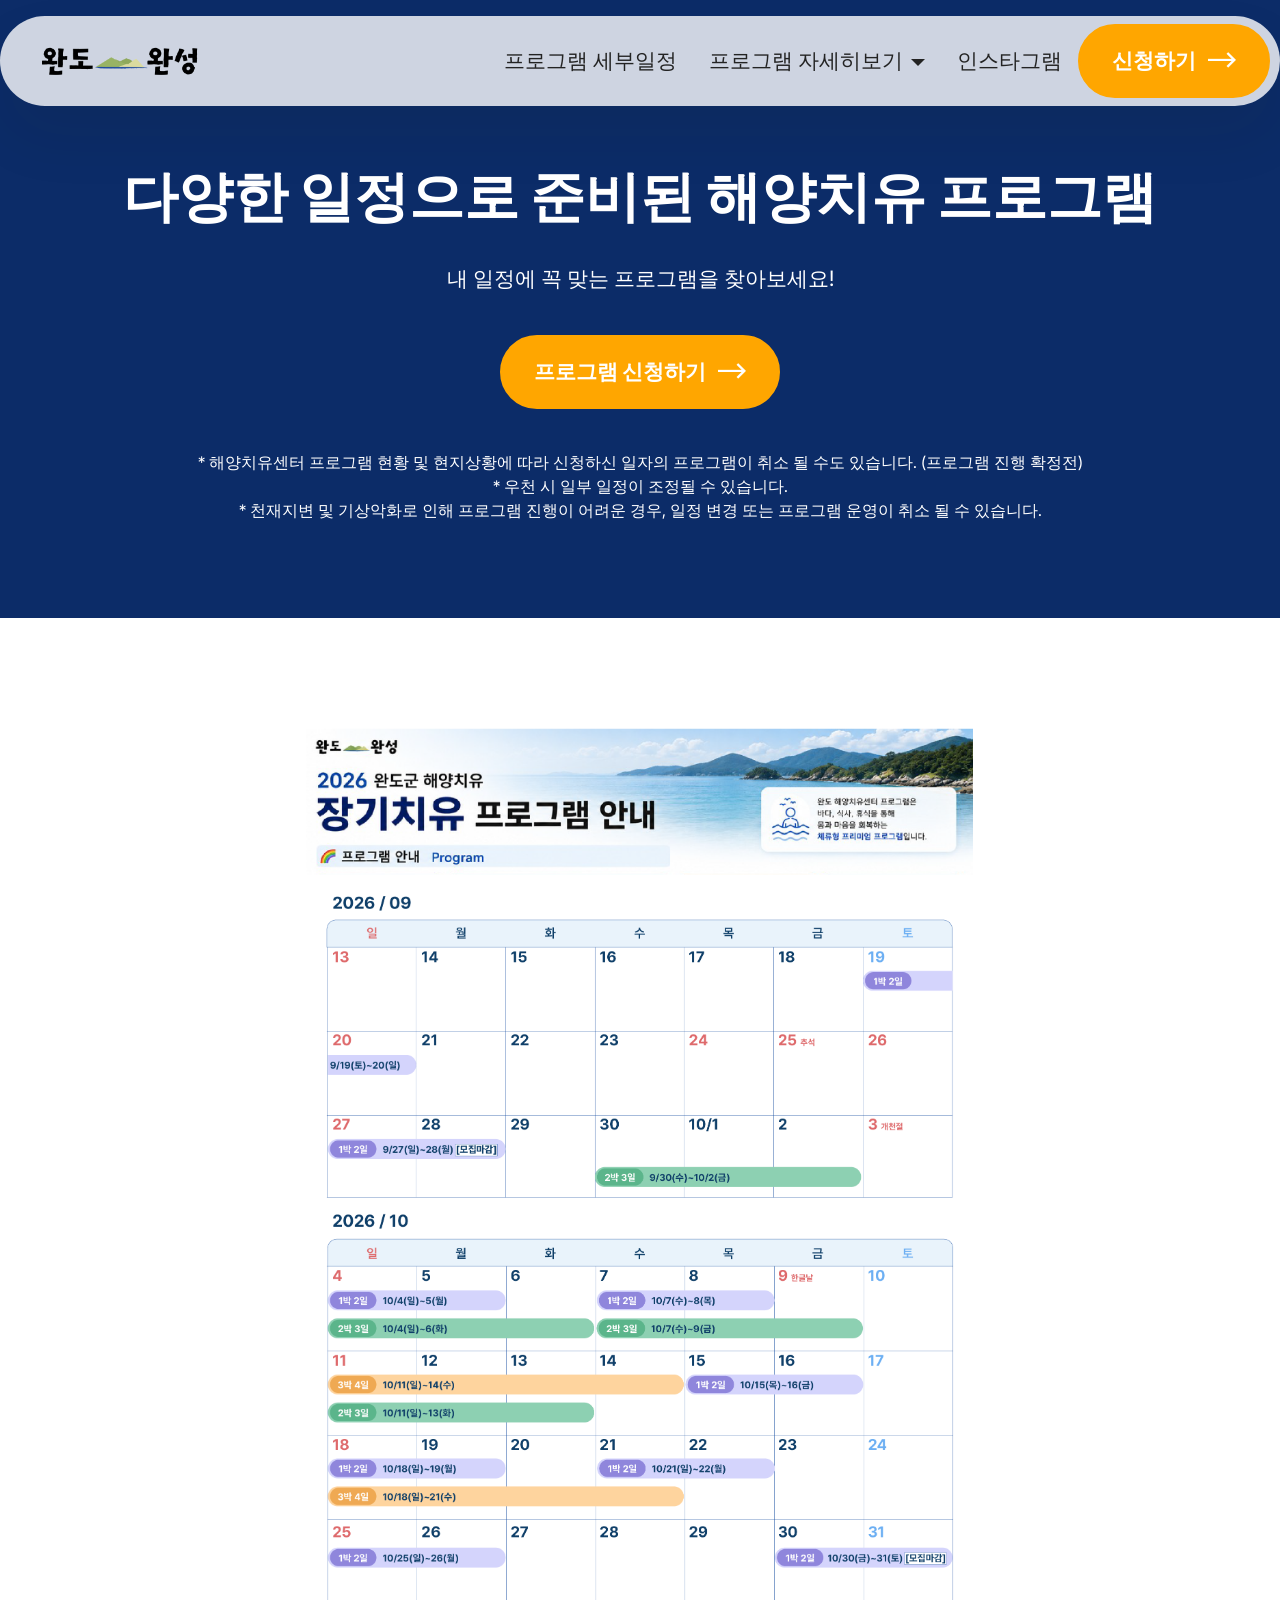
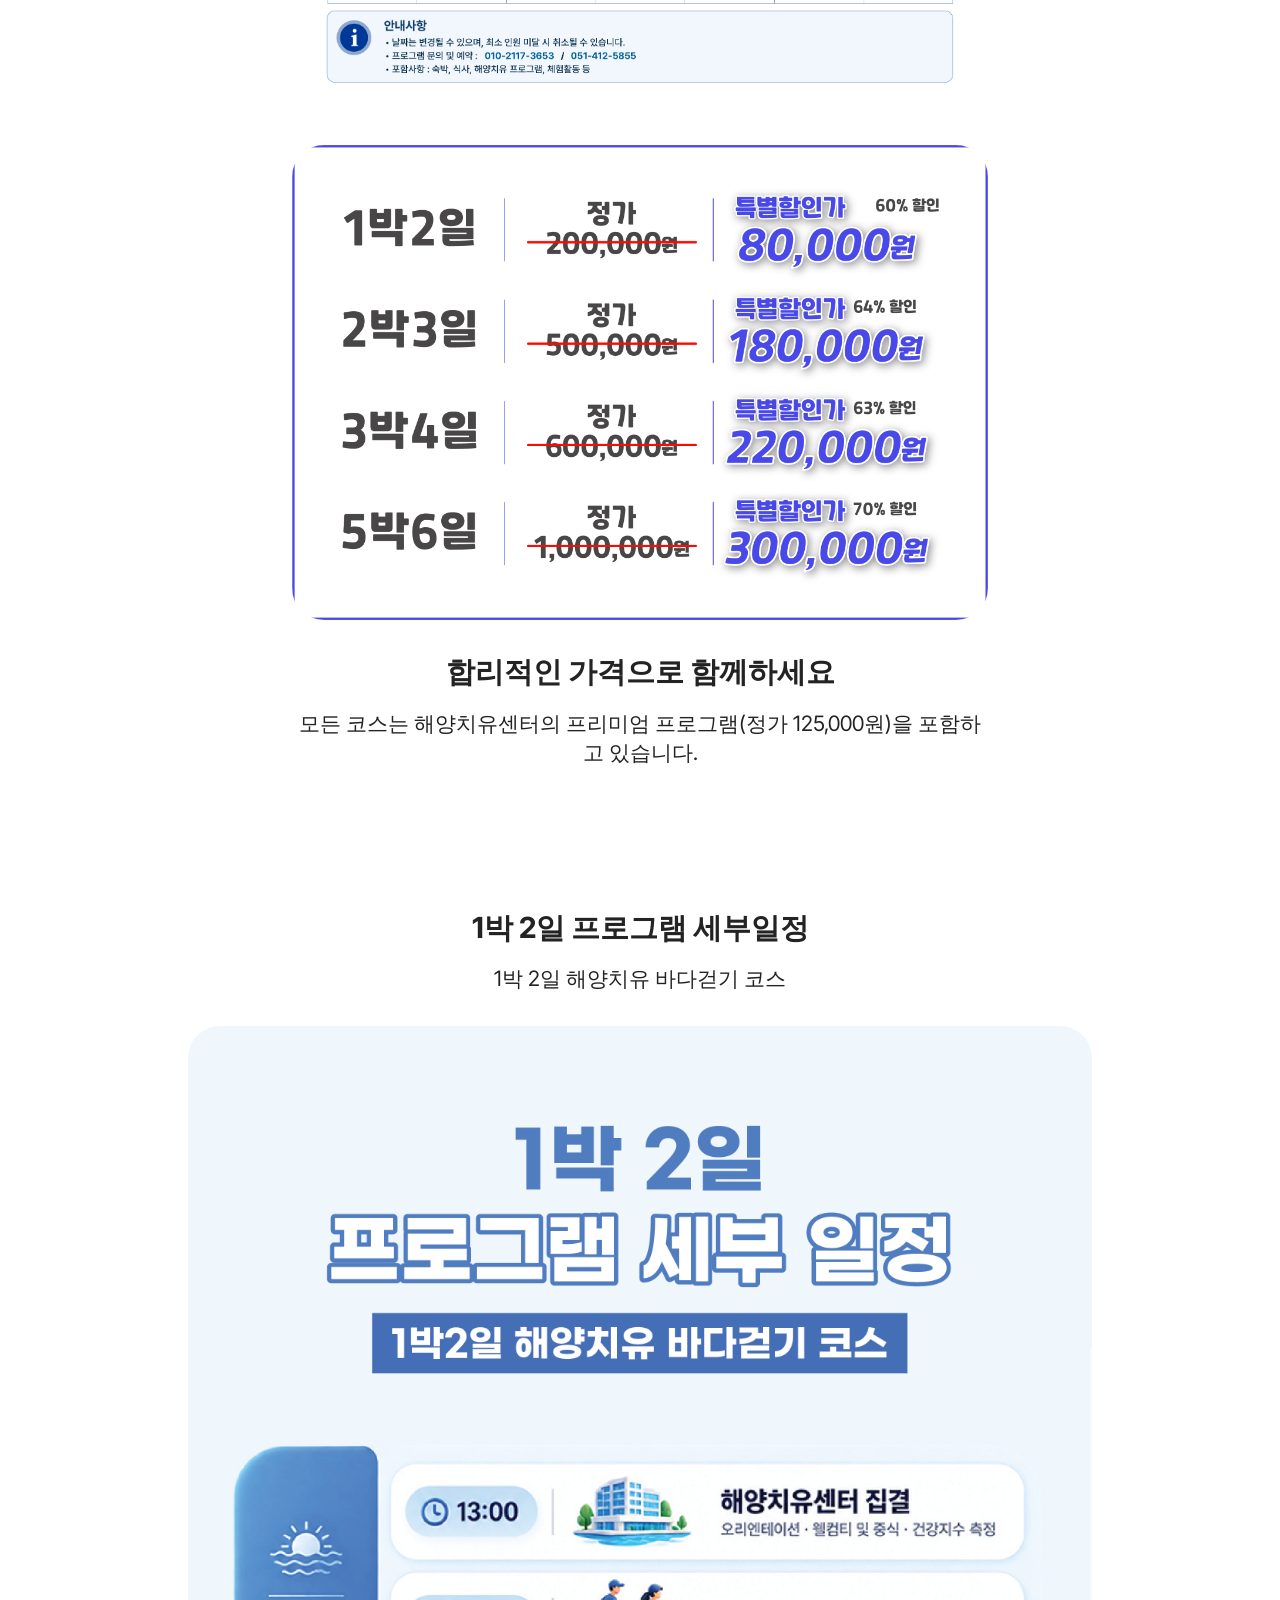
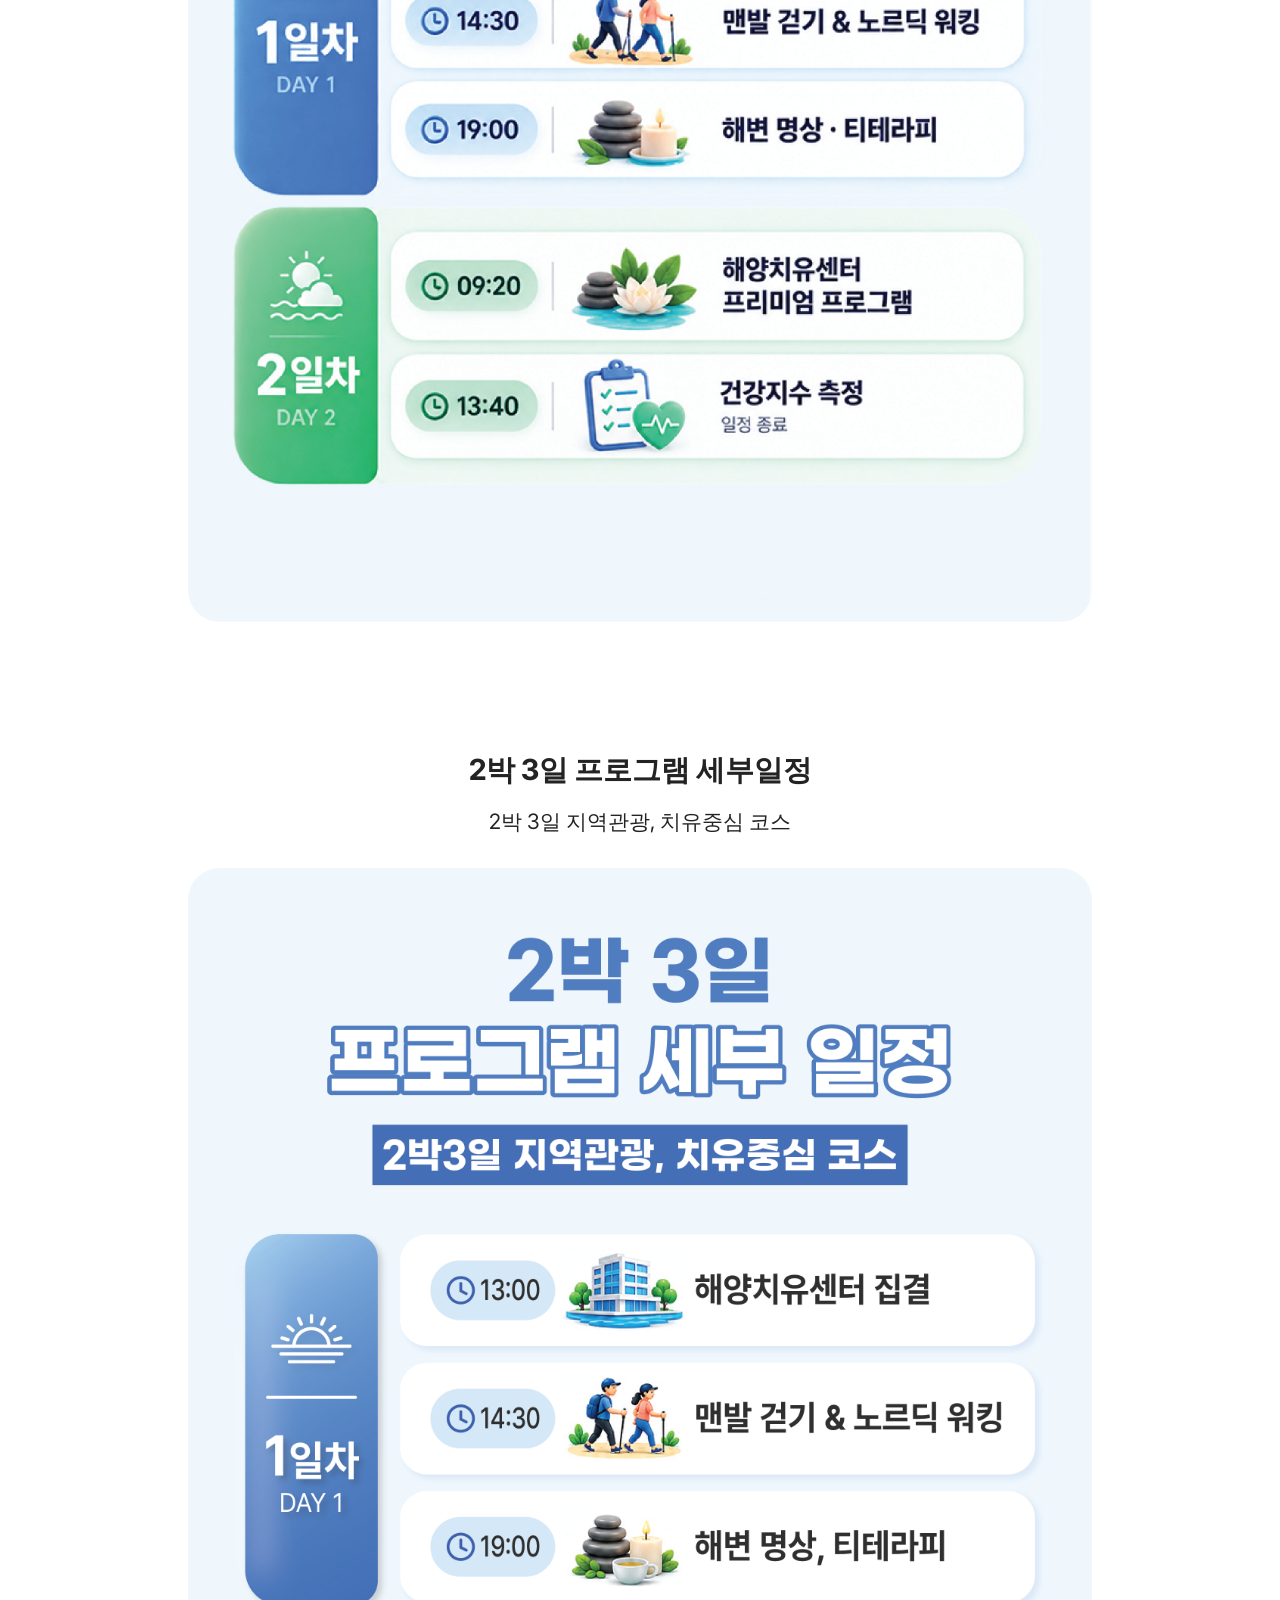
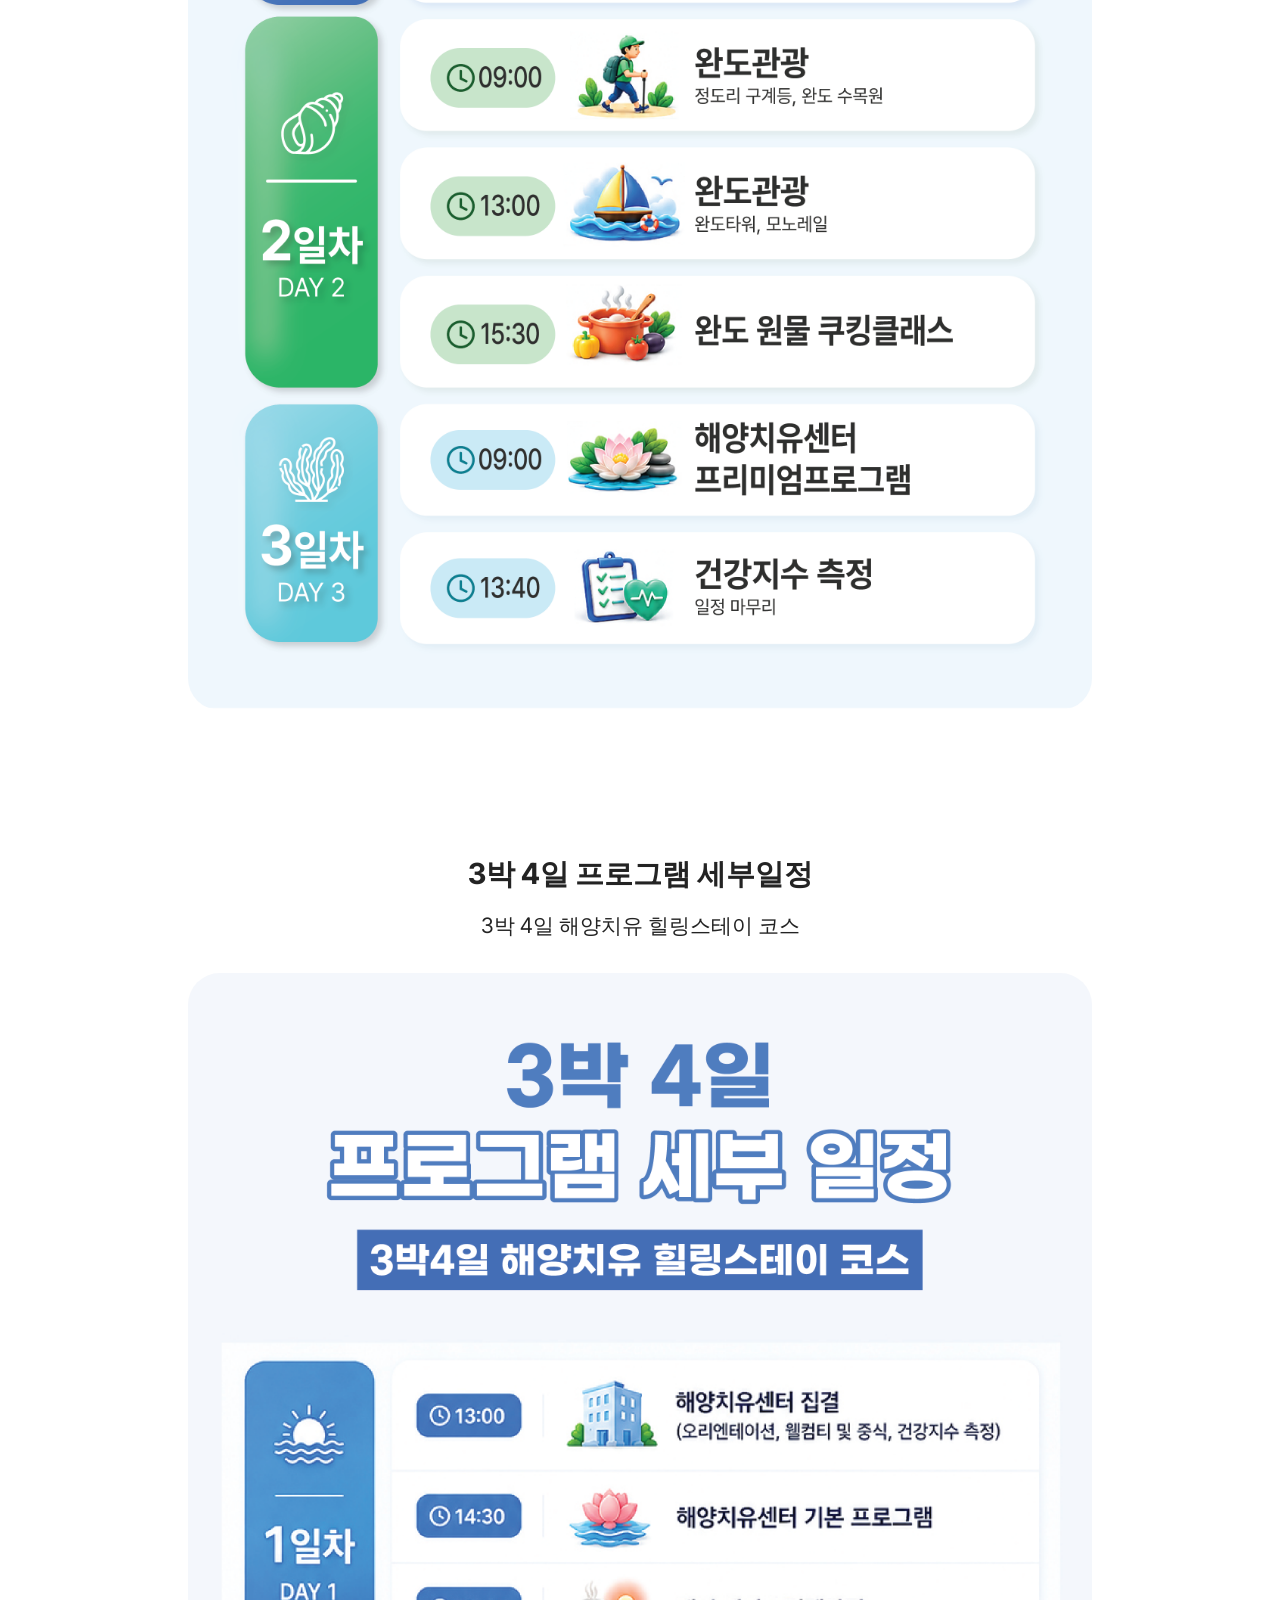
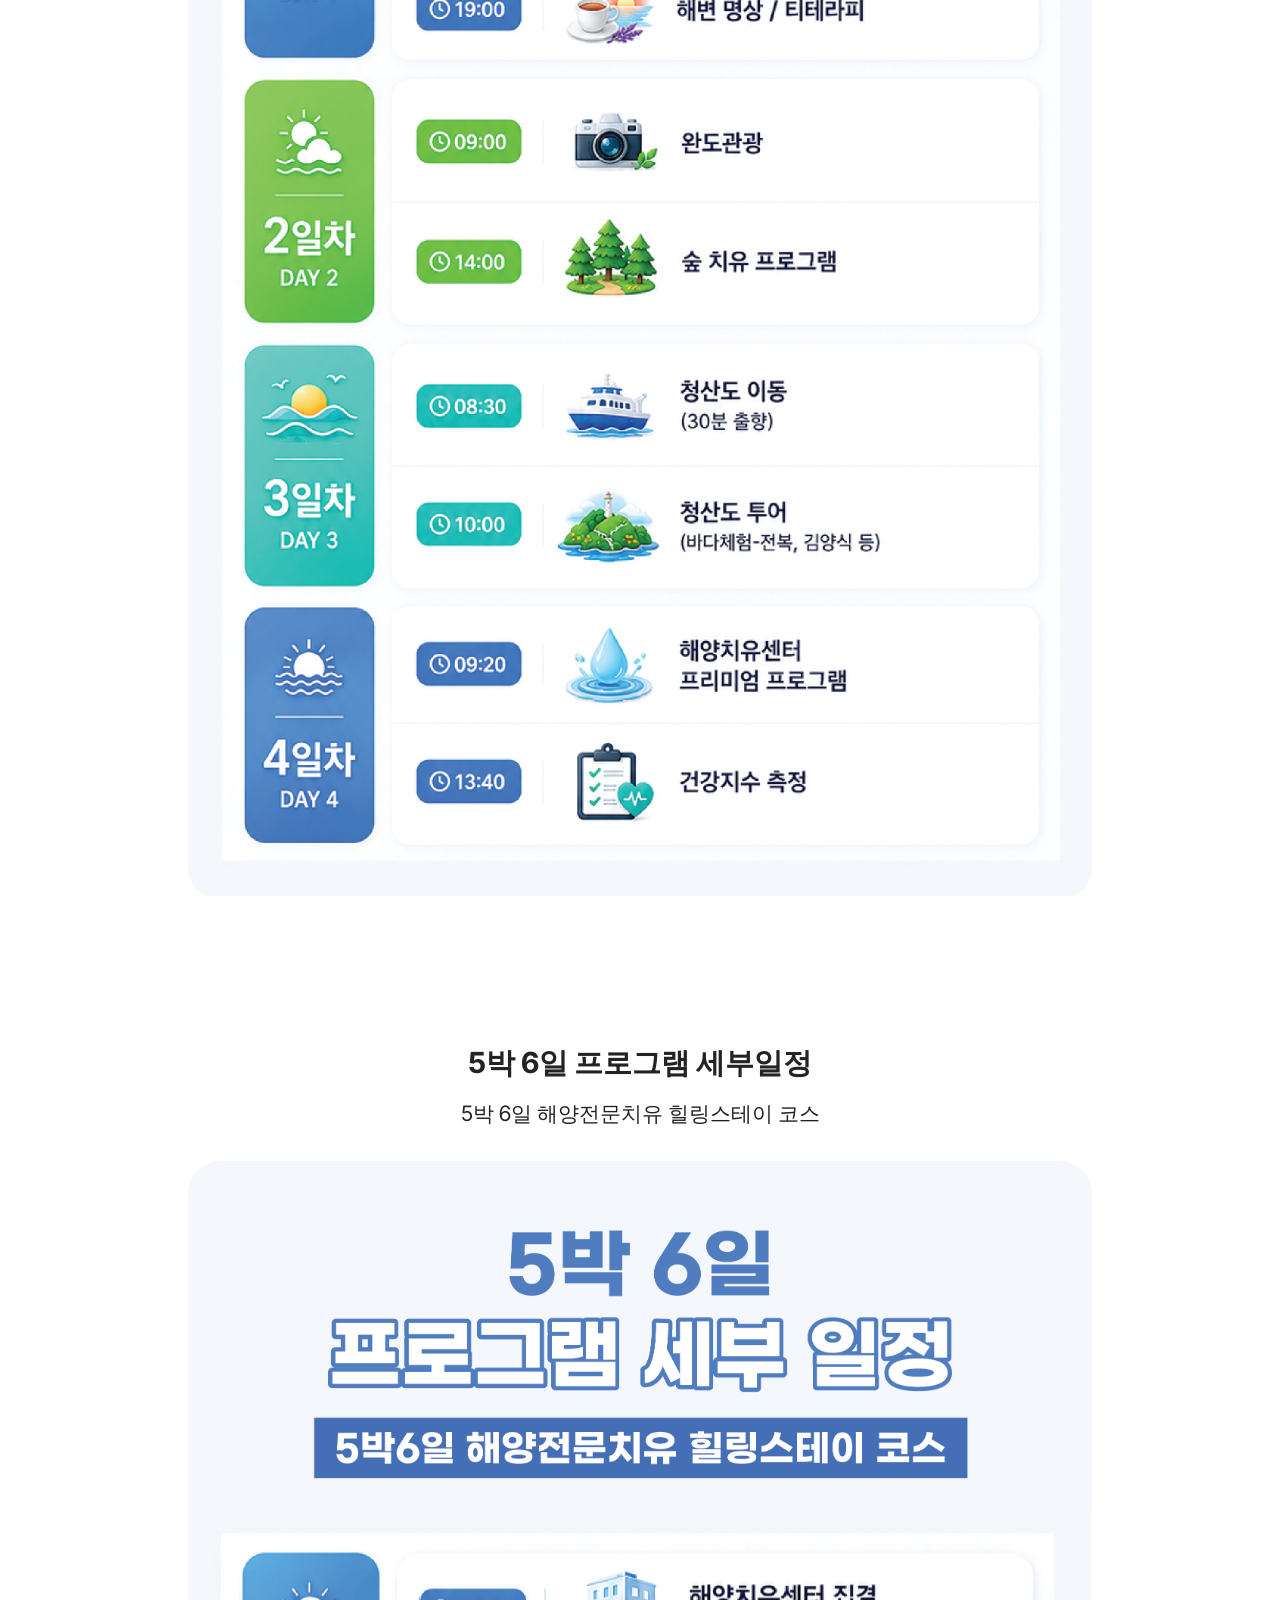
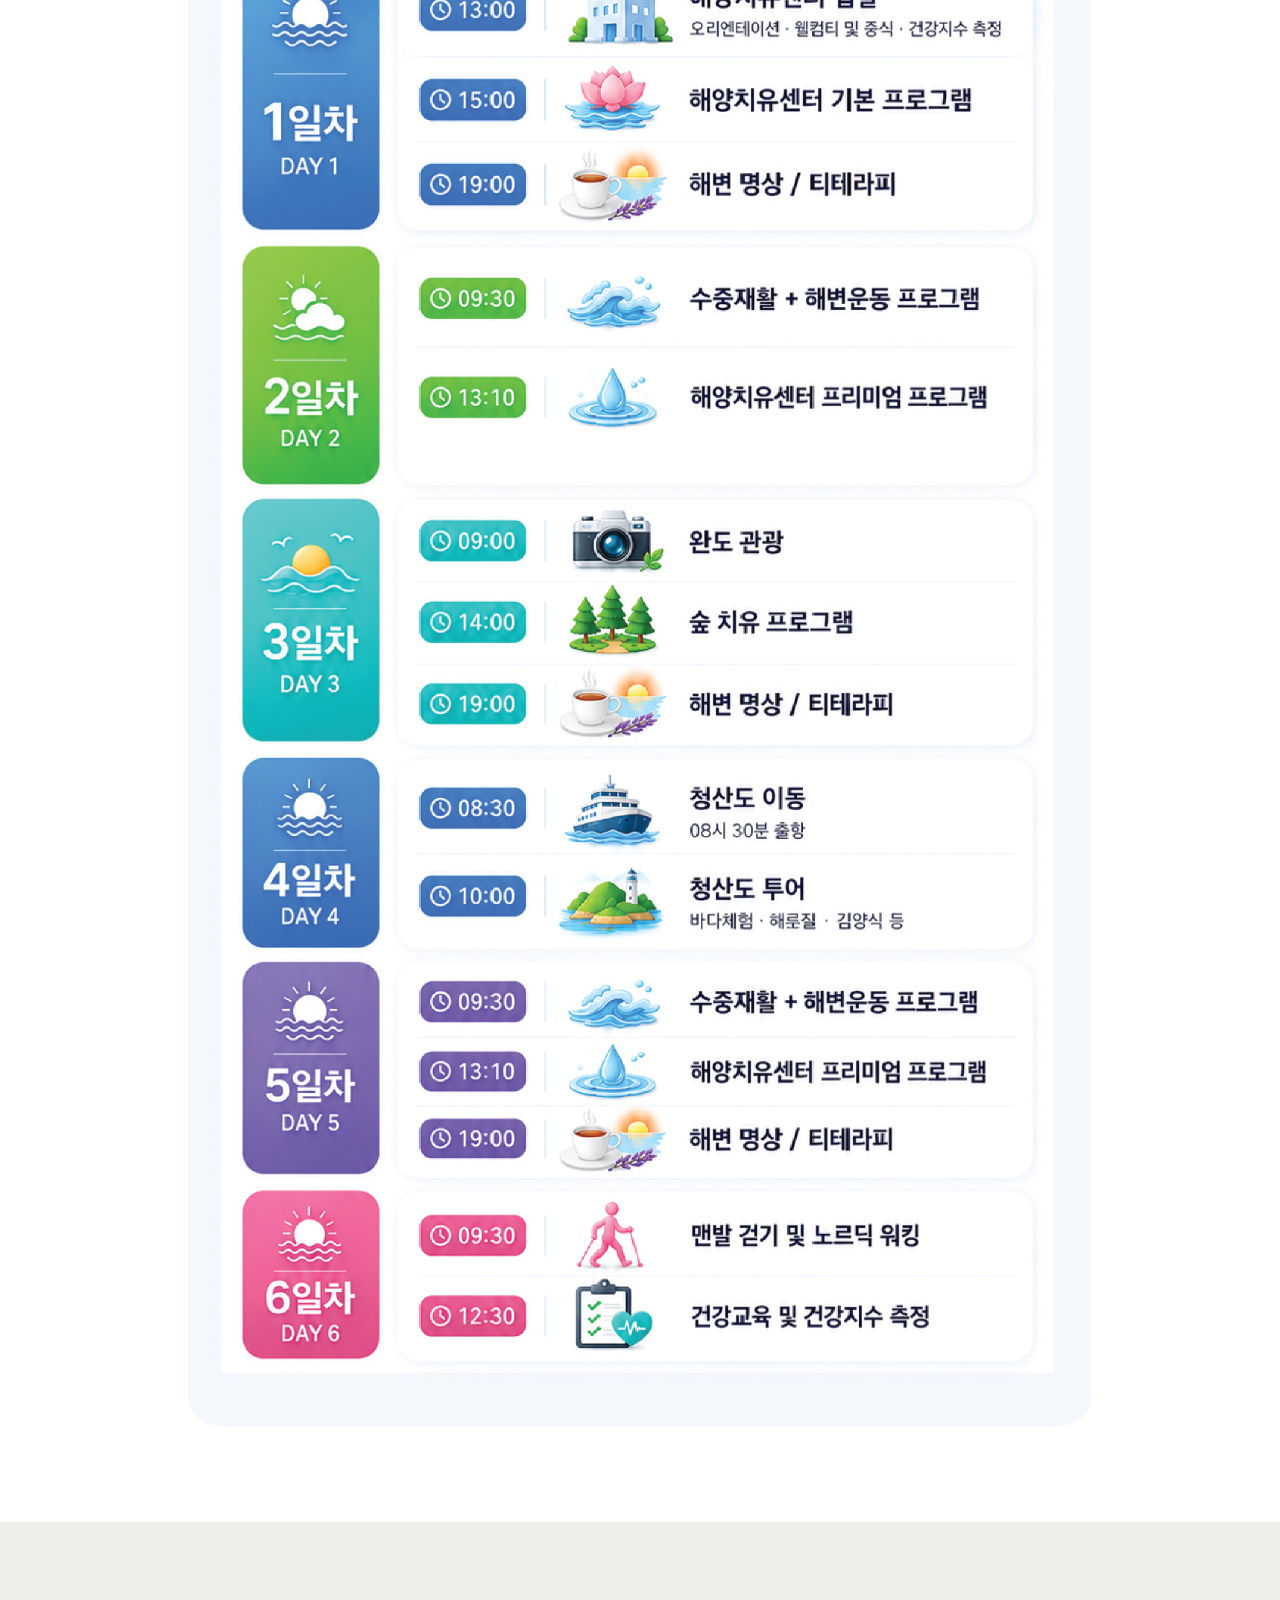
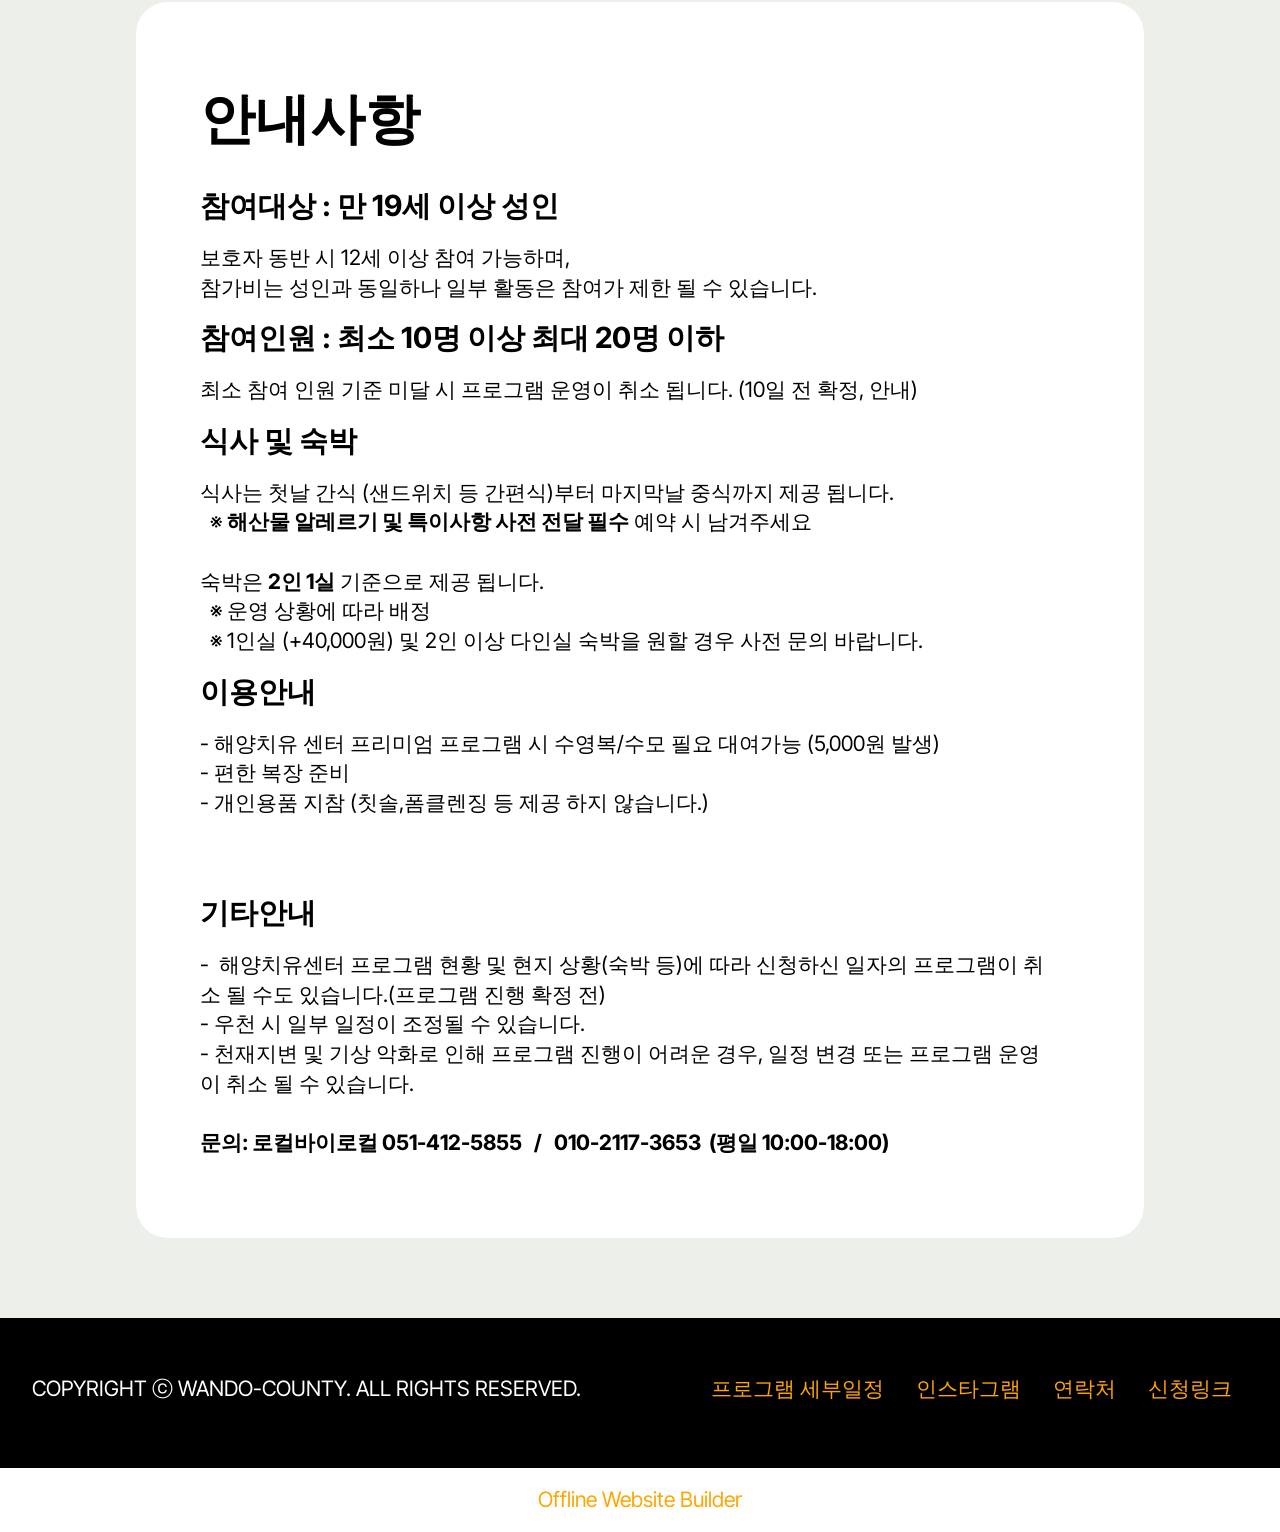
==== commit 61c4fede: "ver6_0930_num mob numb" ====
--- a/page1.html
+++ b/page1.html
@@ -17,7 +17,7 @@
   <link rel="stylesheet" href="assets/theme/css/style.css">
   <link rel="preload" href="https://fonts.googleapis.com/css?family=Inter+Tight:100,200,300,400,500,600,700,800,900,100i,200i,300i,400i,500i,600i,700i,800i,900i&display=swap" as="style" onload="this.onload=null;this.rel='stylesheet'">
   <noscript><link rel="stylesheet" href="https://fonts.googleapis.com/css?family=Inter+Tight:100,200,300,400,500,600,700,800,900,100i,200i,300i,400i,500i,600i,700i,800i,900i&display=swap"></noscript>
-  <link rel="preload" as="style" href="assets/mobirise/css/mbr-additional.css?v=YNZ8Di"><link rel="stylesheet" href="assets/mobirise/css/mbr-additional.css?v=YNZ8Di" type="text/css">
+  <link rel="preload" as="style" href="assets/mobirise/css/mbr-additional.css?v=yx2Uqe"><link rel="stylesheet" href="assets/mobirise/css/mbr-additional.css?v=yx2Uqe" type="text/css">
 
   
   
@@ -103,7 +103,7 @@
     <div class="row justify-content-center">
       <div class="col-12 col-lg-8">
         <div class="image-wrapper mb-4">
-          <img class="w-100" src="assets/images/schedule-.png" alt="Mobirise Website Builder">
+          <img class="w-100" src="assets/images/schedule-2.png" alt="Mobirise Website Builder">
         </div>
         
         
@@ -261,7 +261,7 @@
               <div class="item-wrapper">
                 <h4 class="mbr-section-subtitle mbr-fonts-style mb-3 display-5">
                   <strong>기타안내</strong></h4>
-                <p class="mbr-text mbr-fonts-style display-7">-&nbsp; 해양치유센터 프로그램 현황 및 현지 상황(숙박 등)에 따라&nbsp;신청하신 일자의 프로그램이 취소 될 수도 있습니다.(프로그램 진행 확정 전)<br>- 우천 시 일부 일정이 조정될 수 있습니다.<br>- 천재지변 및 기상 악화로 인해 프로그램 진행이 어려운 경우, 일정 변경 또는 프로그램 운영이 취소 될 수 있습니다.<br><br><strong>문의: 로컬바이로컬 051-412-5855 (평일 10:00-18:00)</strong></p>
+                <p class="mbr-text mbr-fonts-style display-7">-&nbsp; 해양치유센터 프로그램 현황 및 현지 상황(숙박 등)에 따라&nbsp;신청하신 일자의 프로그램이 취소 될 수도 있습니다.(프로그램 진행 확정 전)<br>- 우천 시 일부 일정이 조정될 수 있습니다.<br>- 천재지변 및 기상 악화로 인해 프로그램 진행이 어려운 경우, 일정 변경 또는 프로그램 운영이 취소 될 수 있습니다.<br><br><strong>문의: 로컬바이로컬 051-412-5855&nbsp; &nbsp;/&nbsp; &nbsp;010-2117-3653&nbsp; (평일 10:00-18:00)</strong></p>
               </div>
             </div>
           </div>
@@ -297,7 +297,7 @@
             </div>
         </div>
     </div>
-</section><section class="display-7" style="padding: 0;align-items: center;justify-content: center;flex-wrap: wrap;    align-content: center;display: flex;position: relative;height: 4rem;"><a href="https://mobiri.se/5114233" style="flex: 1 1;height: 4rem;position: absolute;width: 100%;z-index: 1;"><img alt="" style="height: 4rem;" src="[data-uri]"></a><p style="margin: 0;text-align: center;" class="display-7">&#8204;</p><a style="z-index:1" href="https://mobirise.com/offline-website-builder.html">Offline Website Maker</a></section><script src="assets/bootstrap/js/bootstrap.bundle.min.js"></script>  <script src="assets/smoothscroll/smooth-scroll.js"></script>  <script src="assets/ytplayer/index.js"></script>  <script src="assets/dropdown/js/navbar-dropdown.js"></script>  <script src="assets/theme/js/script.js"></script>  
+</section><section class="display-7" style="padding: 0;align-items: center;justify-content: center;flex-wrap: wrap;    align-content: center;display: flex;position: relative;height: 4rem;"><a href="https://mobiri.se/5114233" style="flex: 1 1;height: 4rem;position: absolute;width: 100%;z-index: 1;"><img alt="" style="height: 4rem;" src="[data-uri]"></a><p style="margin: 0;text-align: center;" class="display-7">&#8204;</p><a style="z-index:1" href="https://mobirise.com/offline-website-builder.html">Offline Website Builder</a></section><script src="assets/bootstrap/js/bootstrap.bundle.min.js"></script>  <script src="assets/smoothscroll/smooth-scroll.js"></script>  <script src="assets/ytplayer/index.js"></script>  <script src="assets/dropdown/js/navbar-dropdown.js"></script>  <script src="assets/theme/js/script.js"></script>  
   
   
 </body>
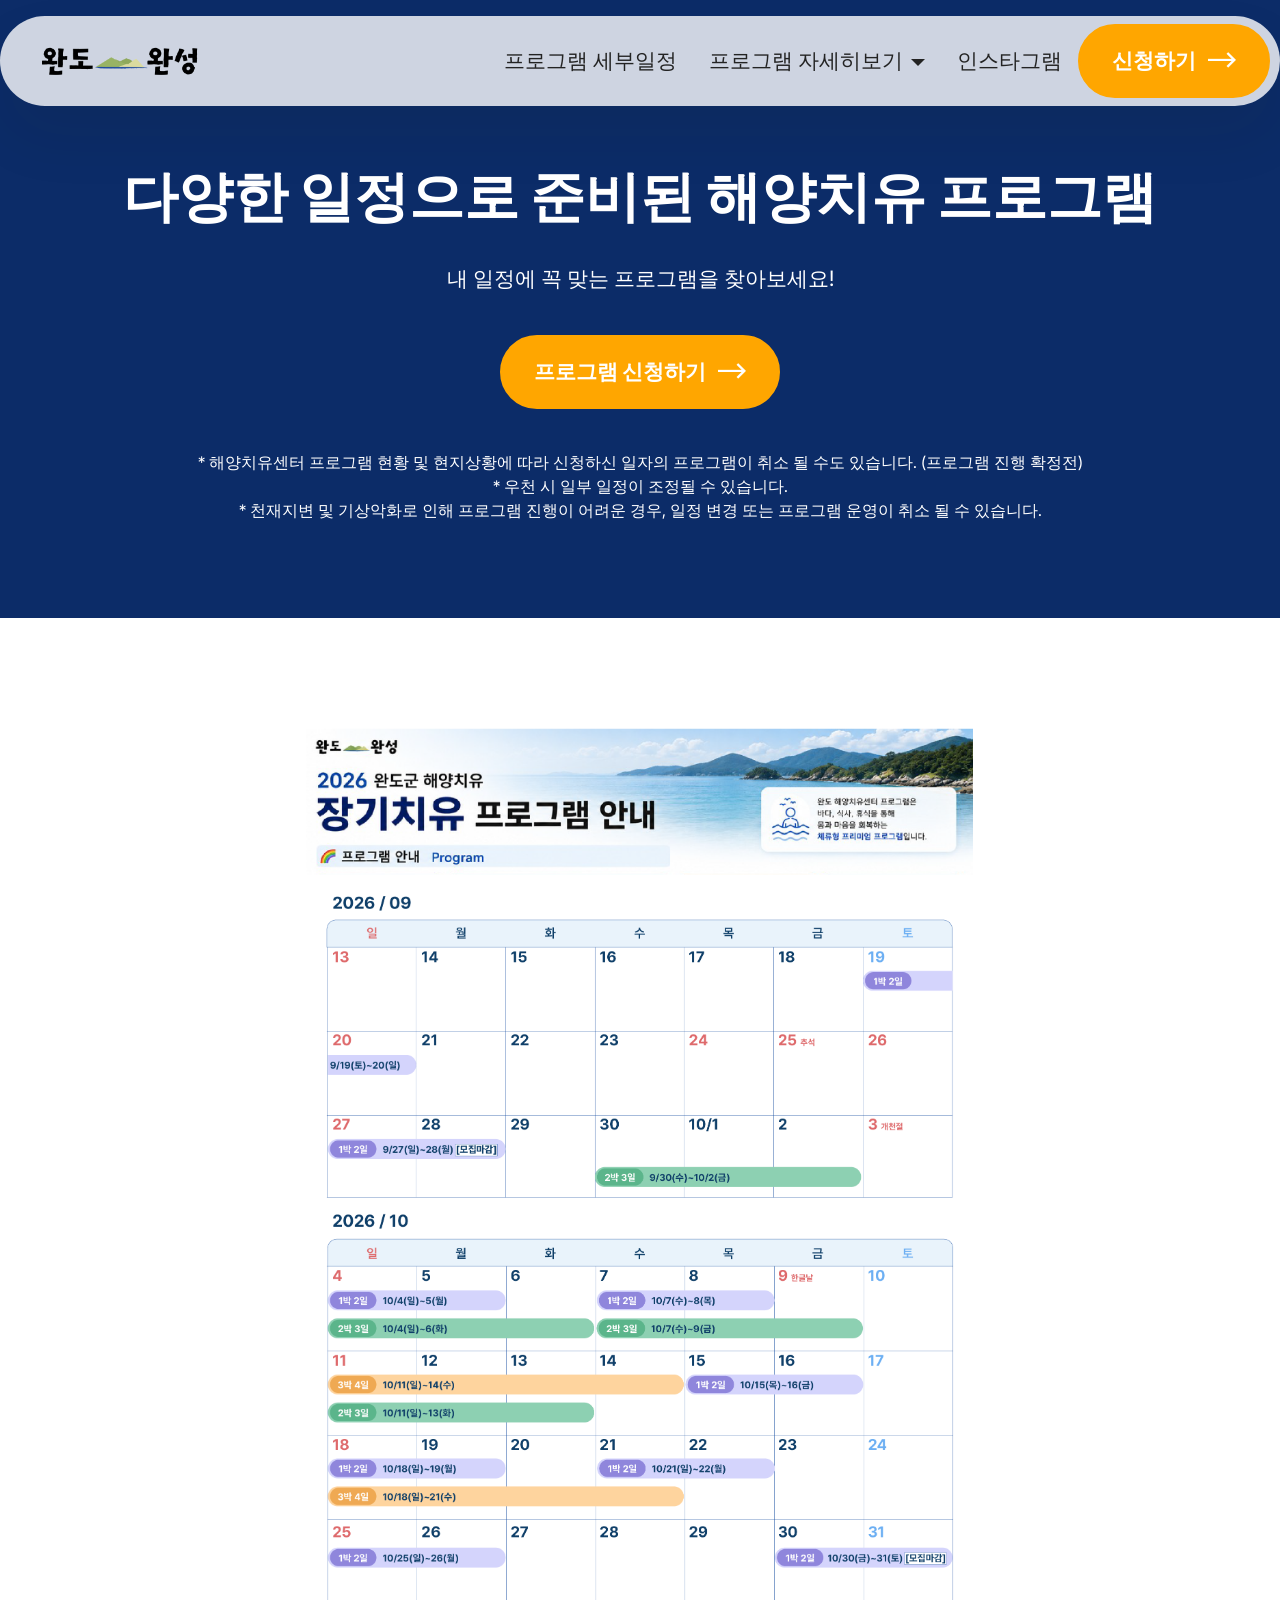
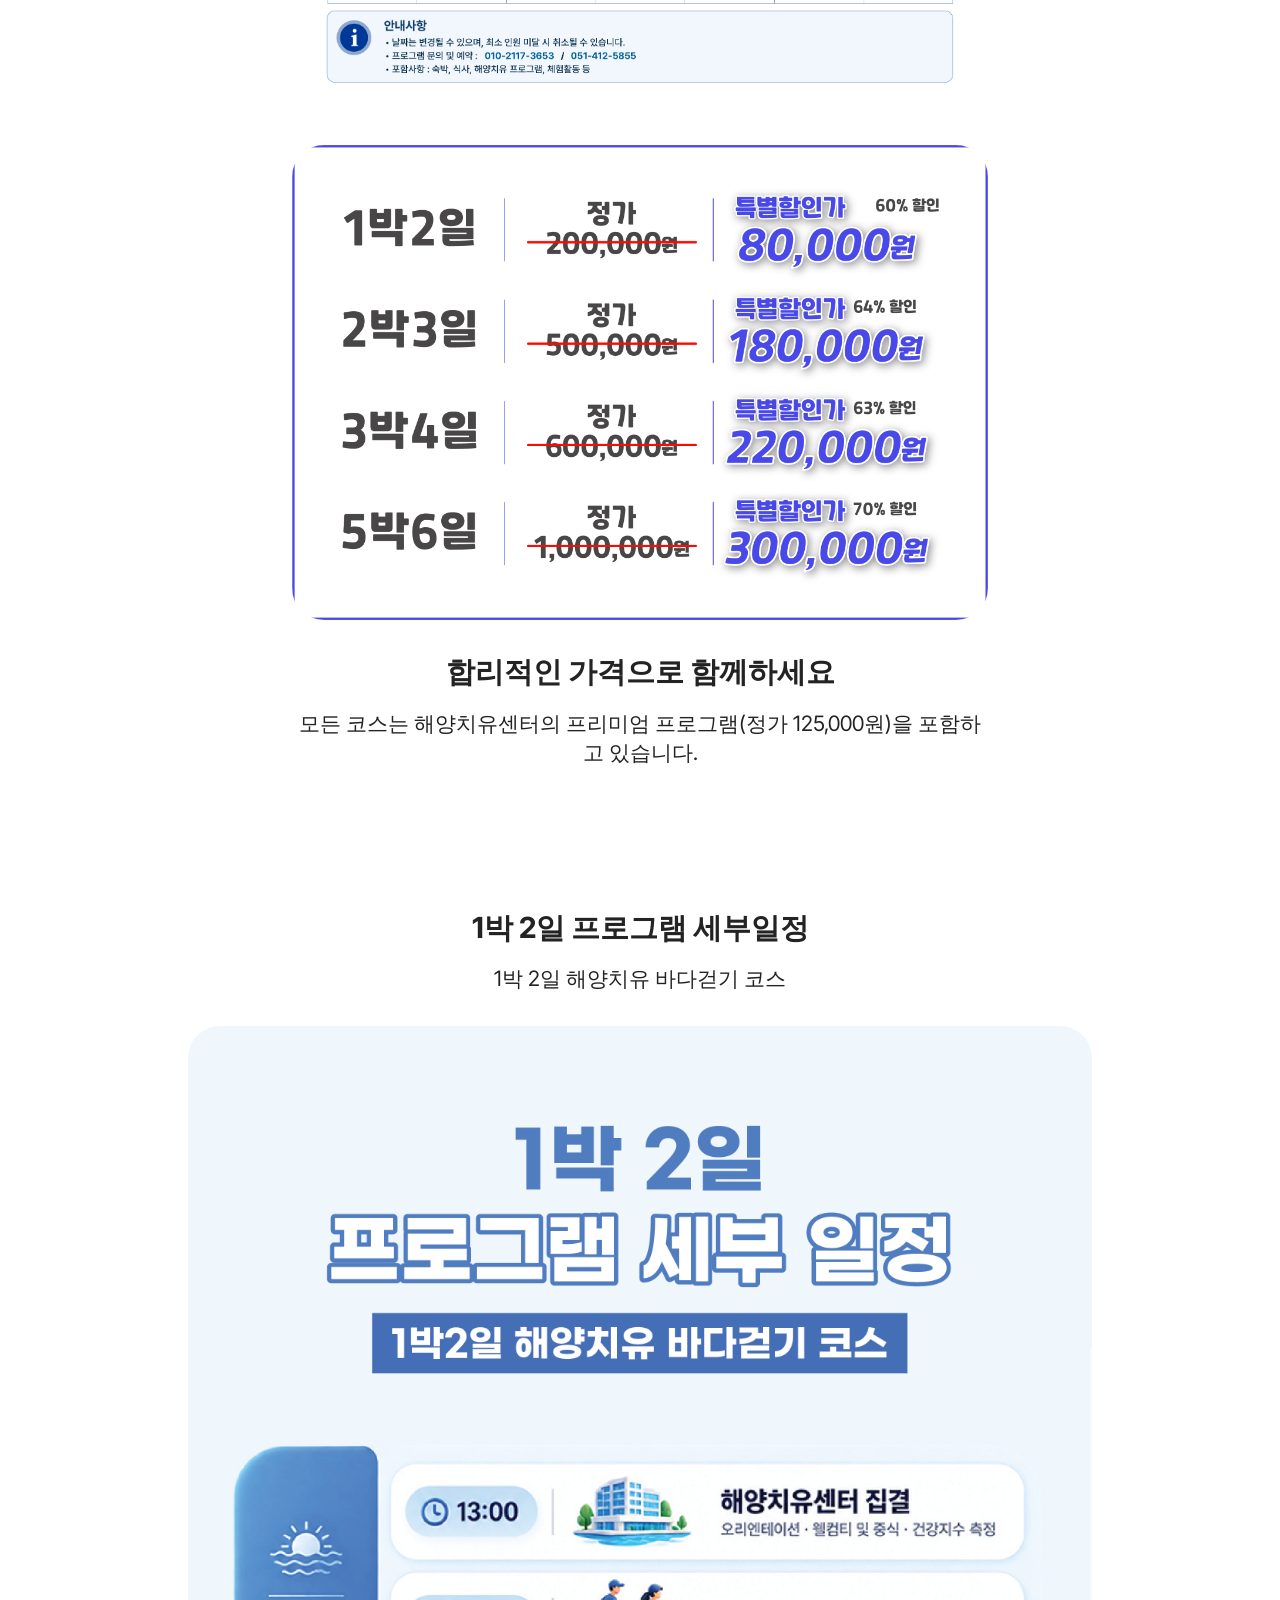
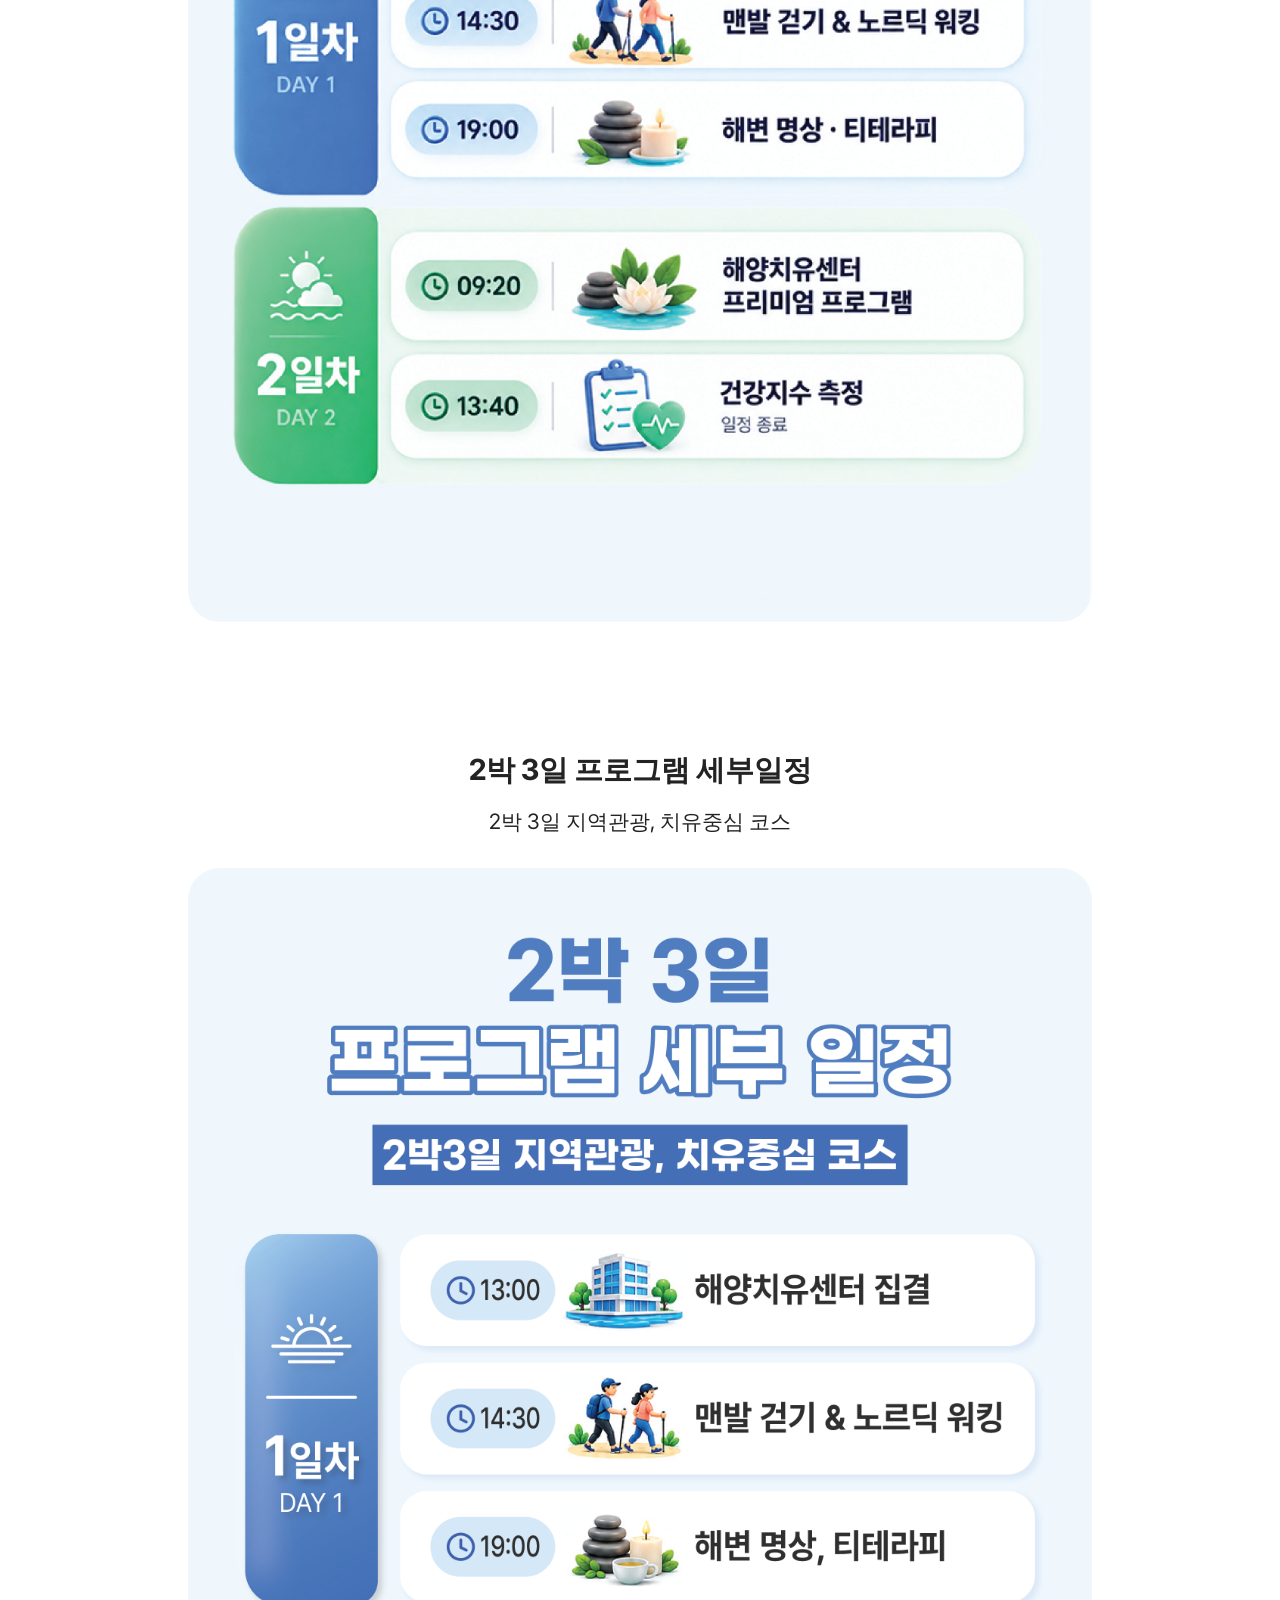
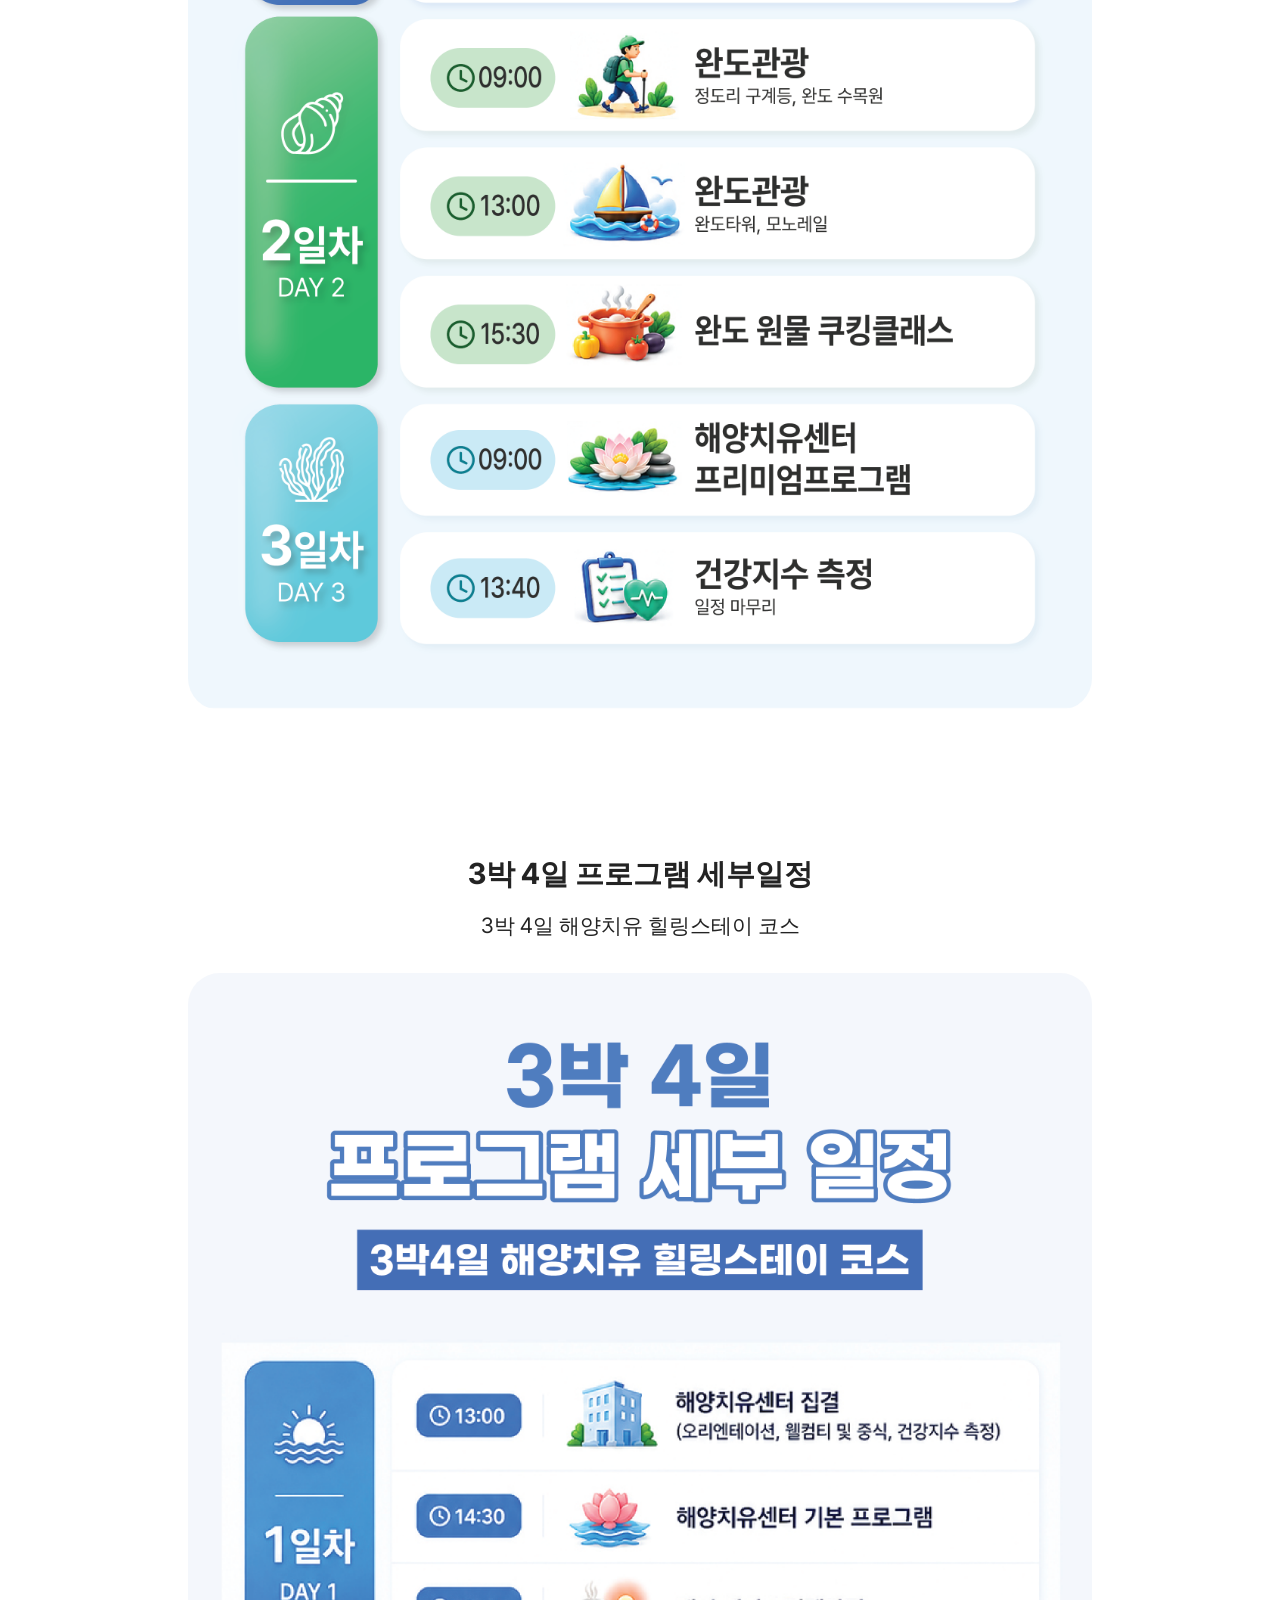
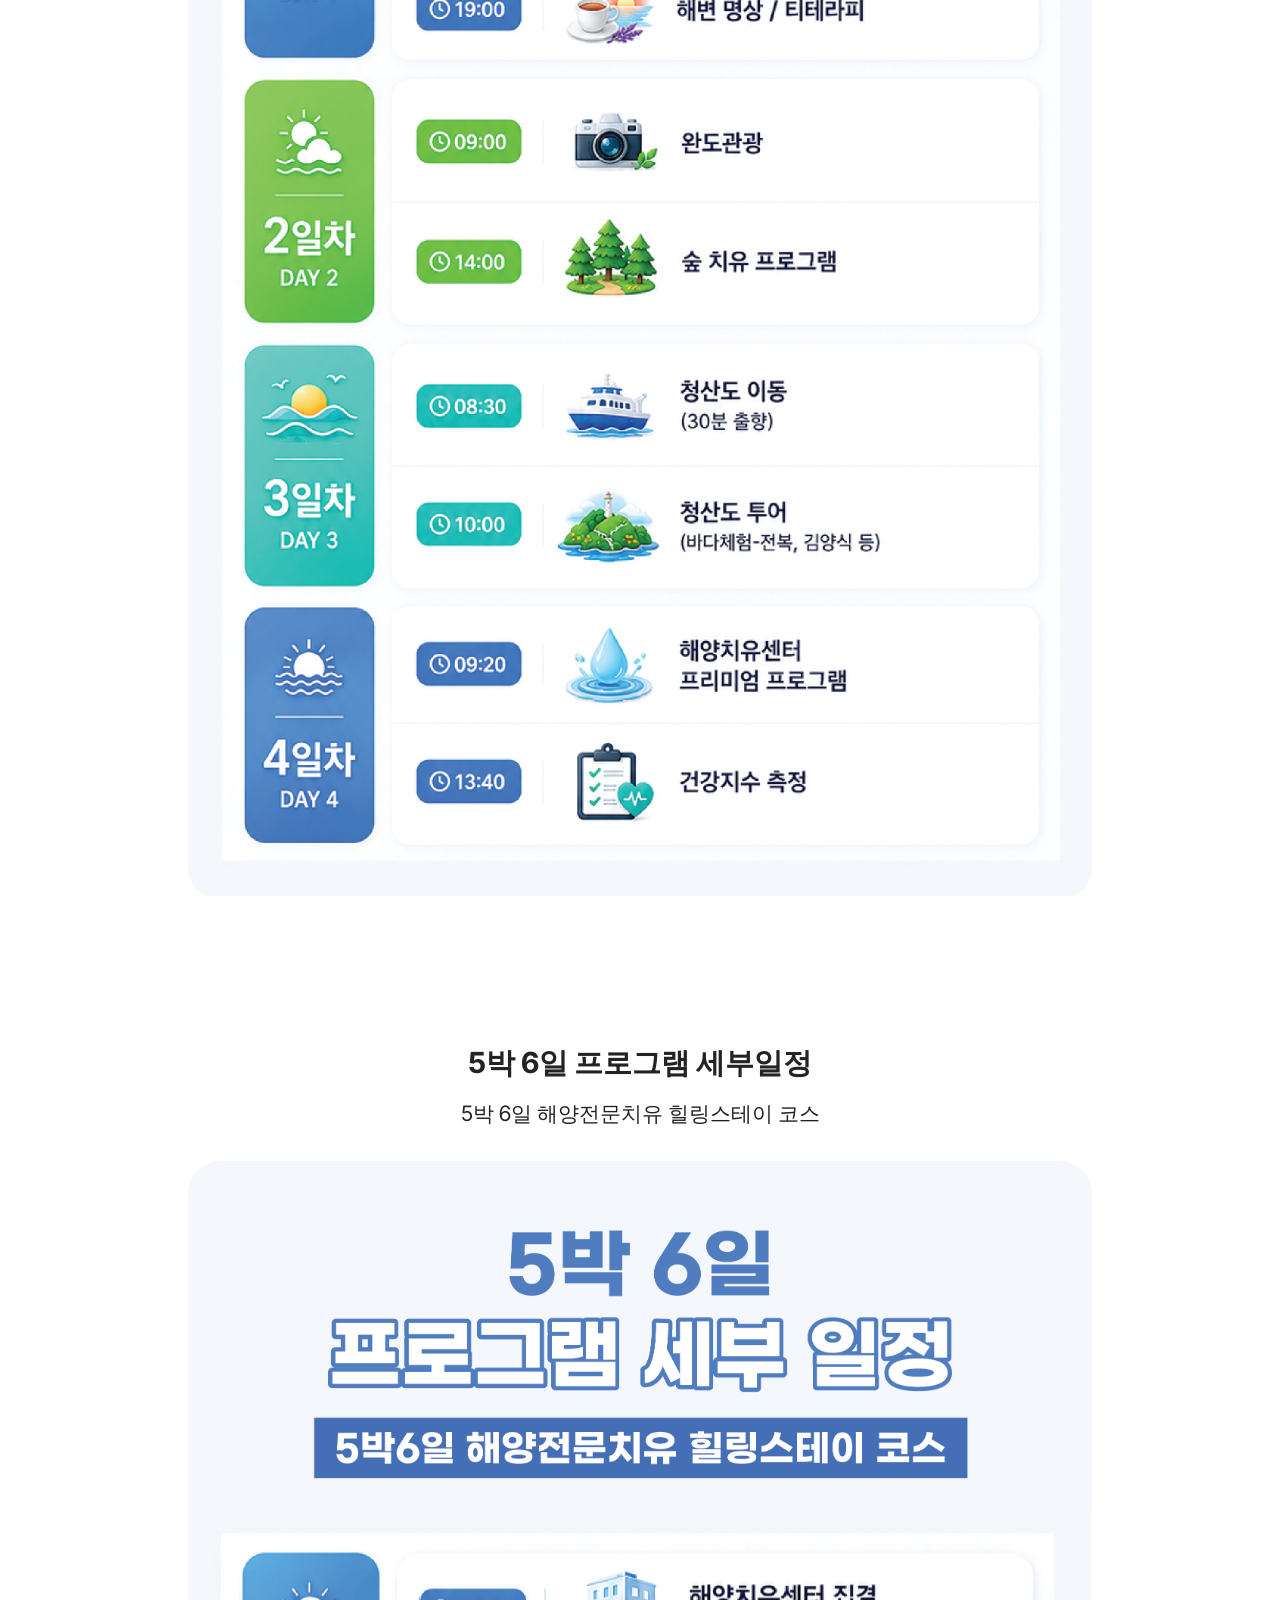
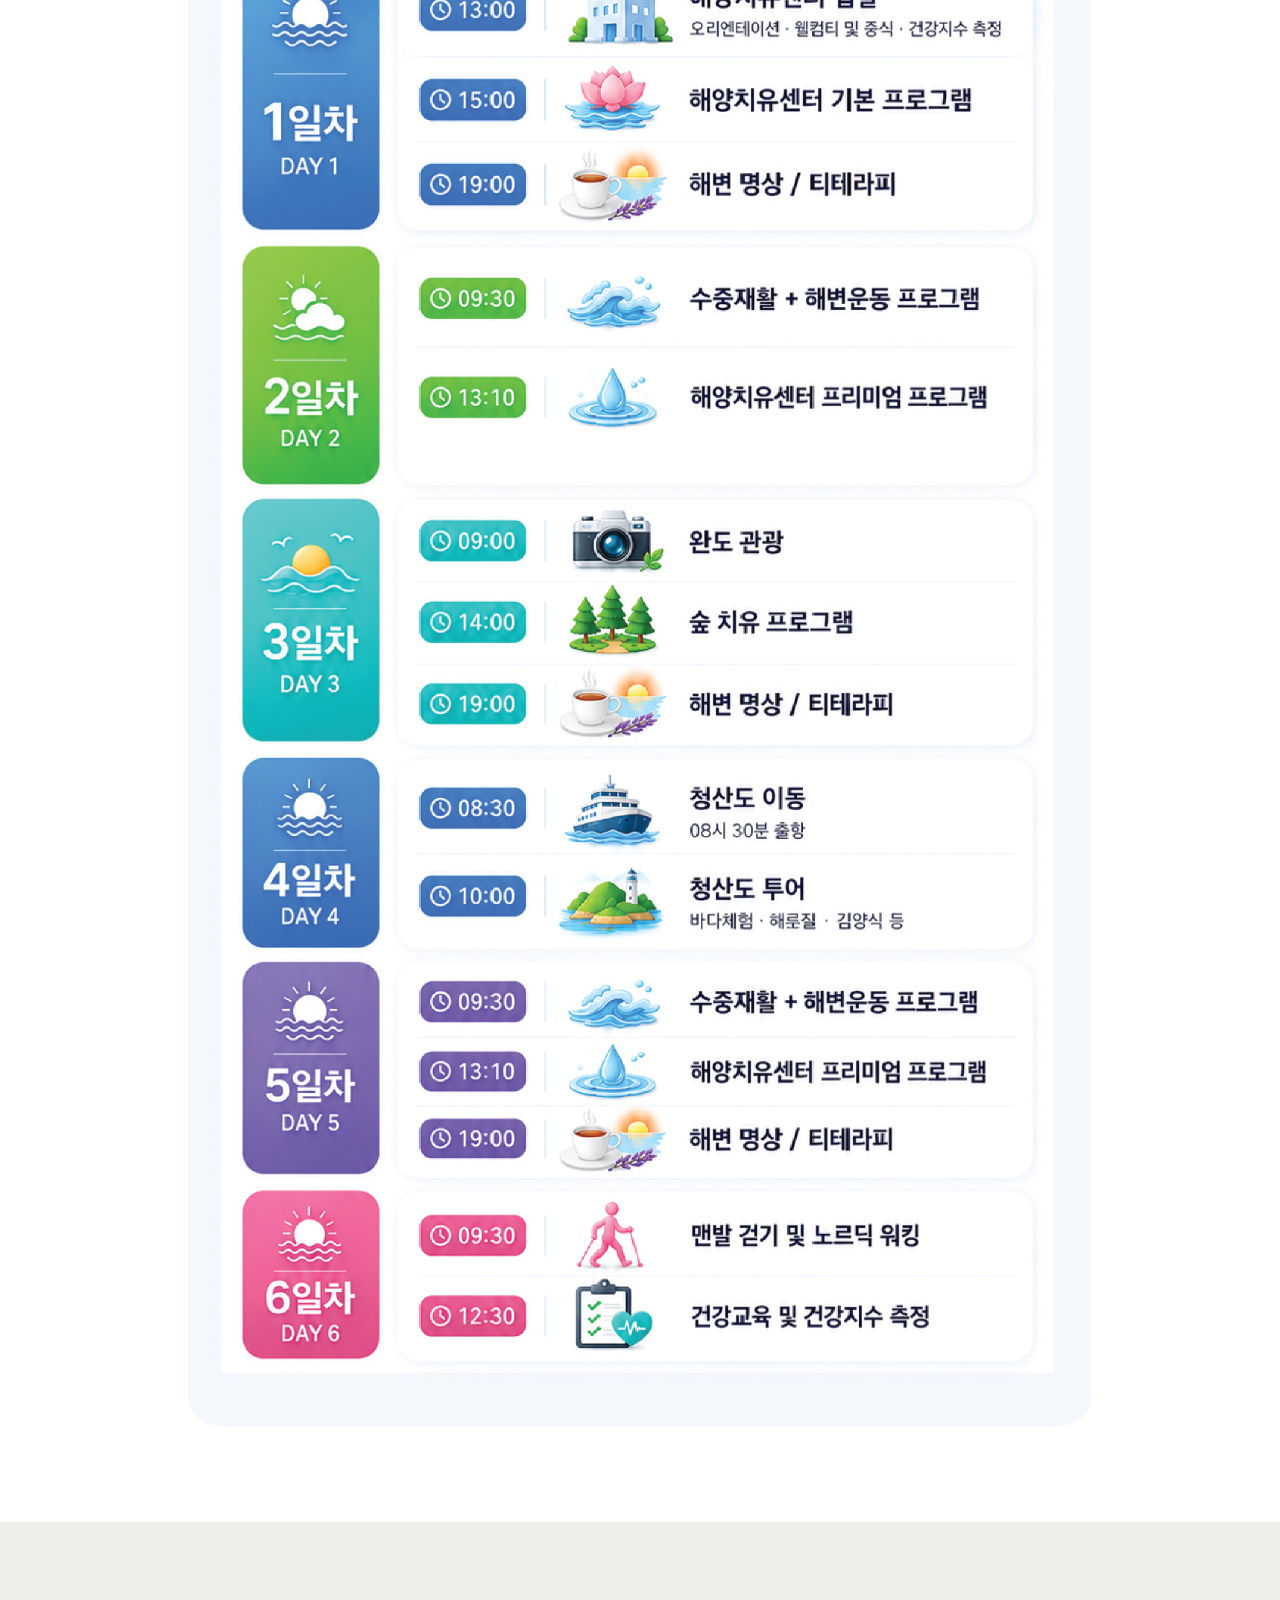
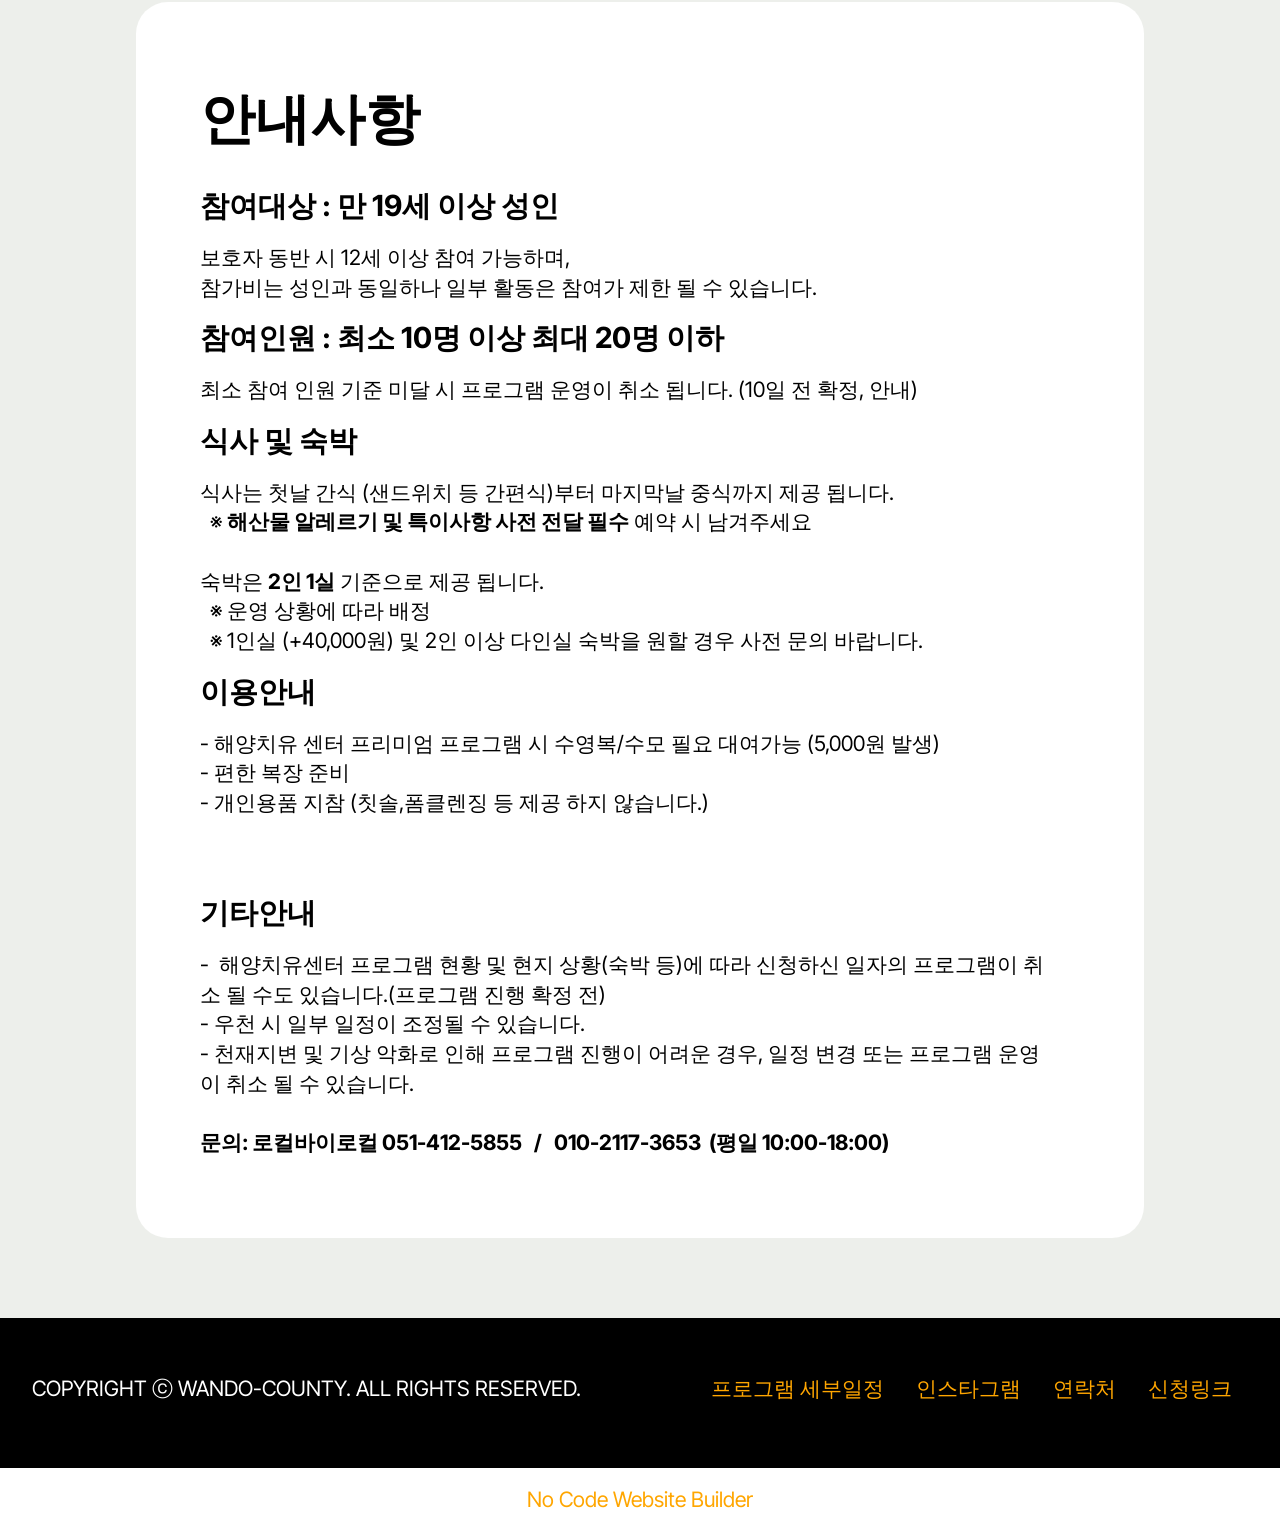
==== commit 40630f6e: "ver6_0930_num02 mob num" ====
--- a/page1.html
+++ b/page1.html
@@ -17,7 +17,7 @@
   <link rel="stylesheet" href="assets/theme/css/style.css">
   <link rel="preload" href="https://fonts.googleapis.com/css?family=Inter+Tight:100,200,300,400,500,600,700,800,900,100i,200i,300i,400i,500i,600i,700i,800i,900i&display=swap" as="style" onload="this.onload=null;this.rel='stylesheet'">
   <noscript><link rel="stylesheet" href="https://fonts.googleapis.com/css?family=Inter+Tight:100,200,300,400,500,600,700,800,900,100i,200i,300i,400i,500i,600i,700i,800i,900i&display=swap"></noscript>
-  <link rel="preload" as="style" href="assets/mobirise/css/mbr-additional.css?v=yx2Uqe"><link rel="stylesheet" href="assets/mobirise/css/mbr-additional.css?v=yx2Uqe" type="text/css">
+  <link rel="preload" as="style" href="assets/mobirise/css/mbr-additional.css?v=IMj2ek"><link rel="stylesheet" href="assets/mobirise/css/mbr-additional.css?v=IMj2ek" type="text/css">
 
   
   
@@ -297,7 +297,7 @@
             </div>
         </div>
     </div>
-</section><section class="display-7" style="padding: 0;align-items: center;justify-content: center;flex-wrap: wrap;    align-content: center;display: flex;position: relative;height: 4rem;"><a href="https://mobiri.se/5114233" style="flex: 1 1;height: 4rem;position: absolute;width: 100%;z-index: 1;"><img alt="" style="height: 4rem;" src="[data-uri]"></a><p style="margin: 0;text-align: center;" class="display-7">&#8204;</p><a style="z-index:1" href="https://mobirise.com/offline-website-builder.html">Offline Website Builder</a></section><script src="assets/bootstrap/js/bootstrap.bundle.min.js"></script>  <script src="assets/smoothscroll/smooth-scroll.js"></script>  <script src="assets/ytplayer/index.js"></script>  <script src="assets/dropdown/js/navbar-dropdown.js"></script>  <script src="assets/theme/js/script.js"></script>  
+</section><section class="display-7" style="padding: 0;align-items: center;justify-content: center;flex-wrap: wrap;    align-content: center;display: flex;position: relative;height: 4rem;"><a href="https://mobiri.se/5114233" style="flex: 1 1;height: 4rem;position: absolute;width: 100%;z-index: 1;"><img alt="" style="height: 4rem;" src="[data-uri]"></a><p style="margin: 0;text-align: center;" class="display-7">&#8204;</p><a style="z-index:1" href="https://mobirise.com/builder/no-code-website-builder.html">No Code Website Builder</a></section><script src="assets/bootstrap/js/bootstrap.bundle.min.js"></script>  <script src="assets/smoothscroll/smooth-scroll.js"></script>  <script src="assets/ytplayer/index.js"></script>  <script src="assets/dropdown/js/navbar-dropdown.js"></script>  <script src="assets/theme/js/script.js"></script>  
   
   
 </body>
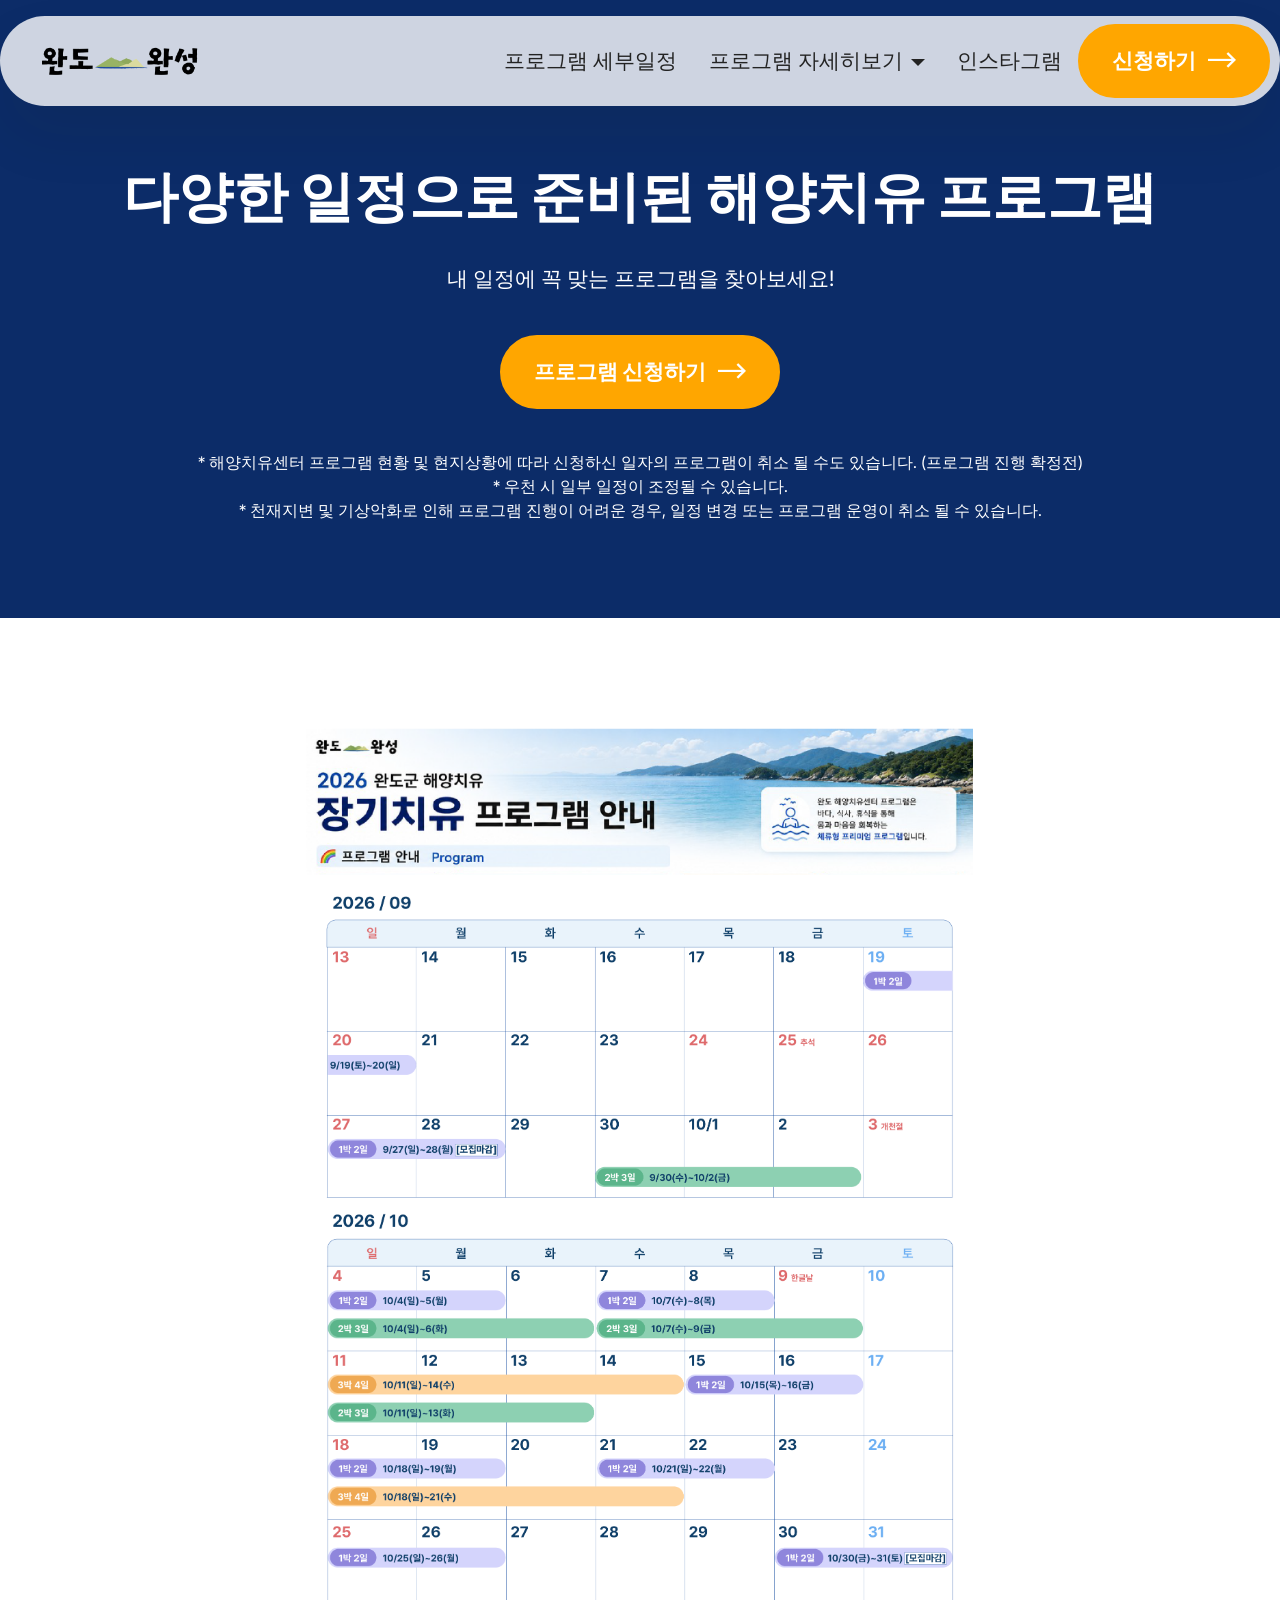
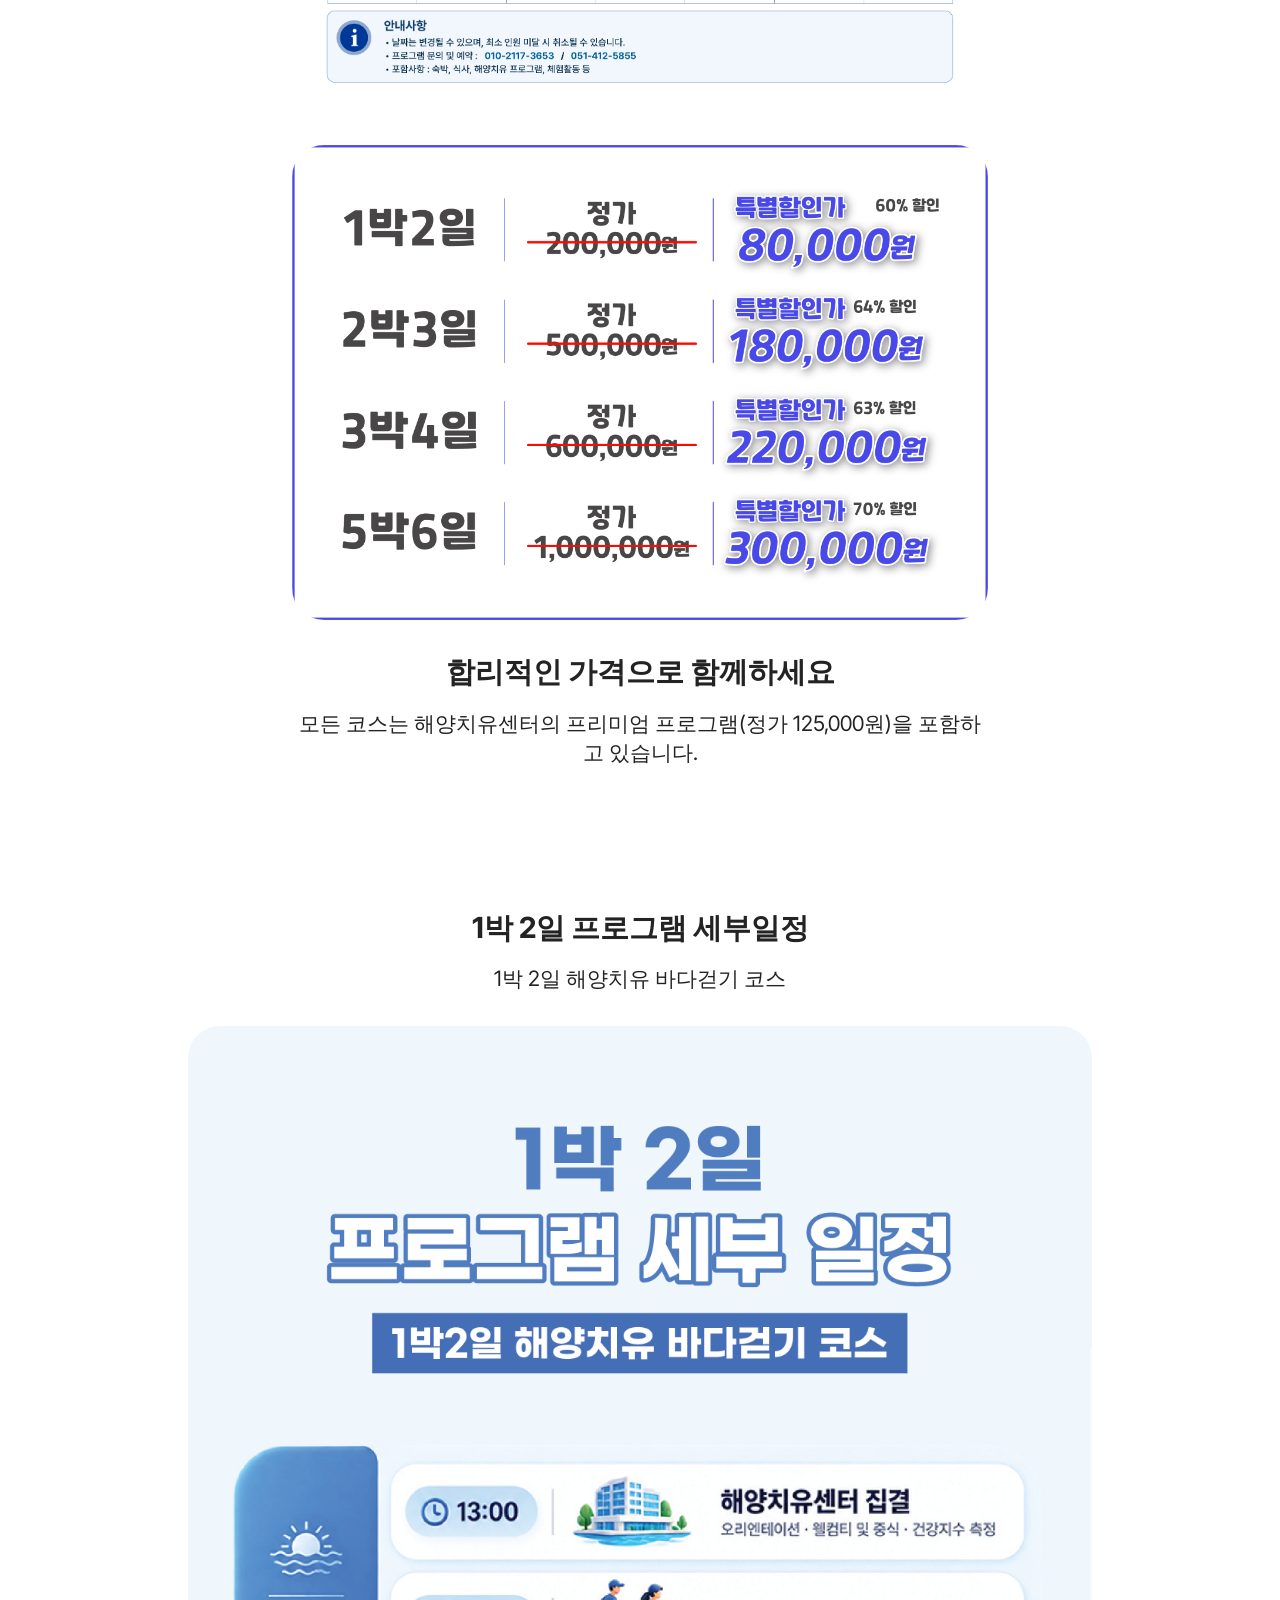
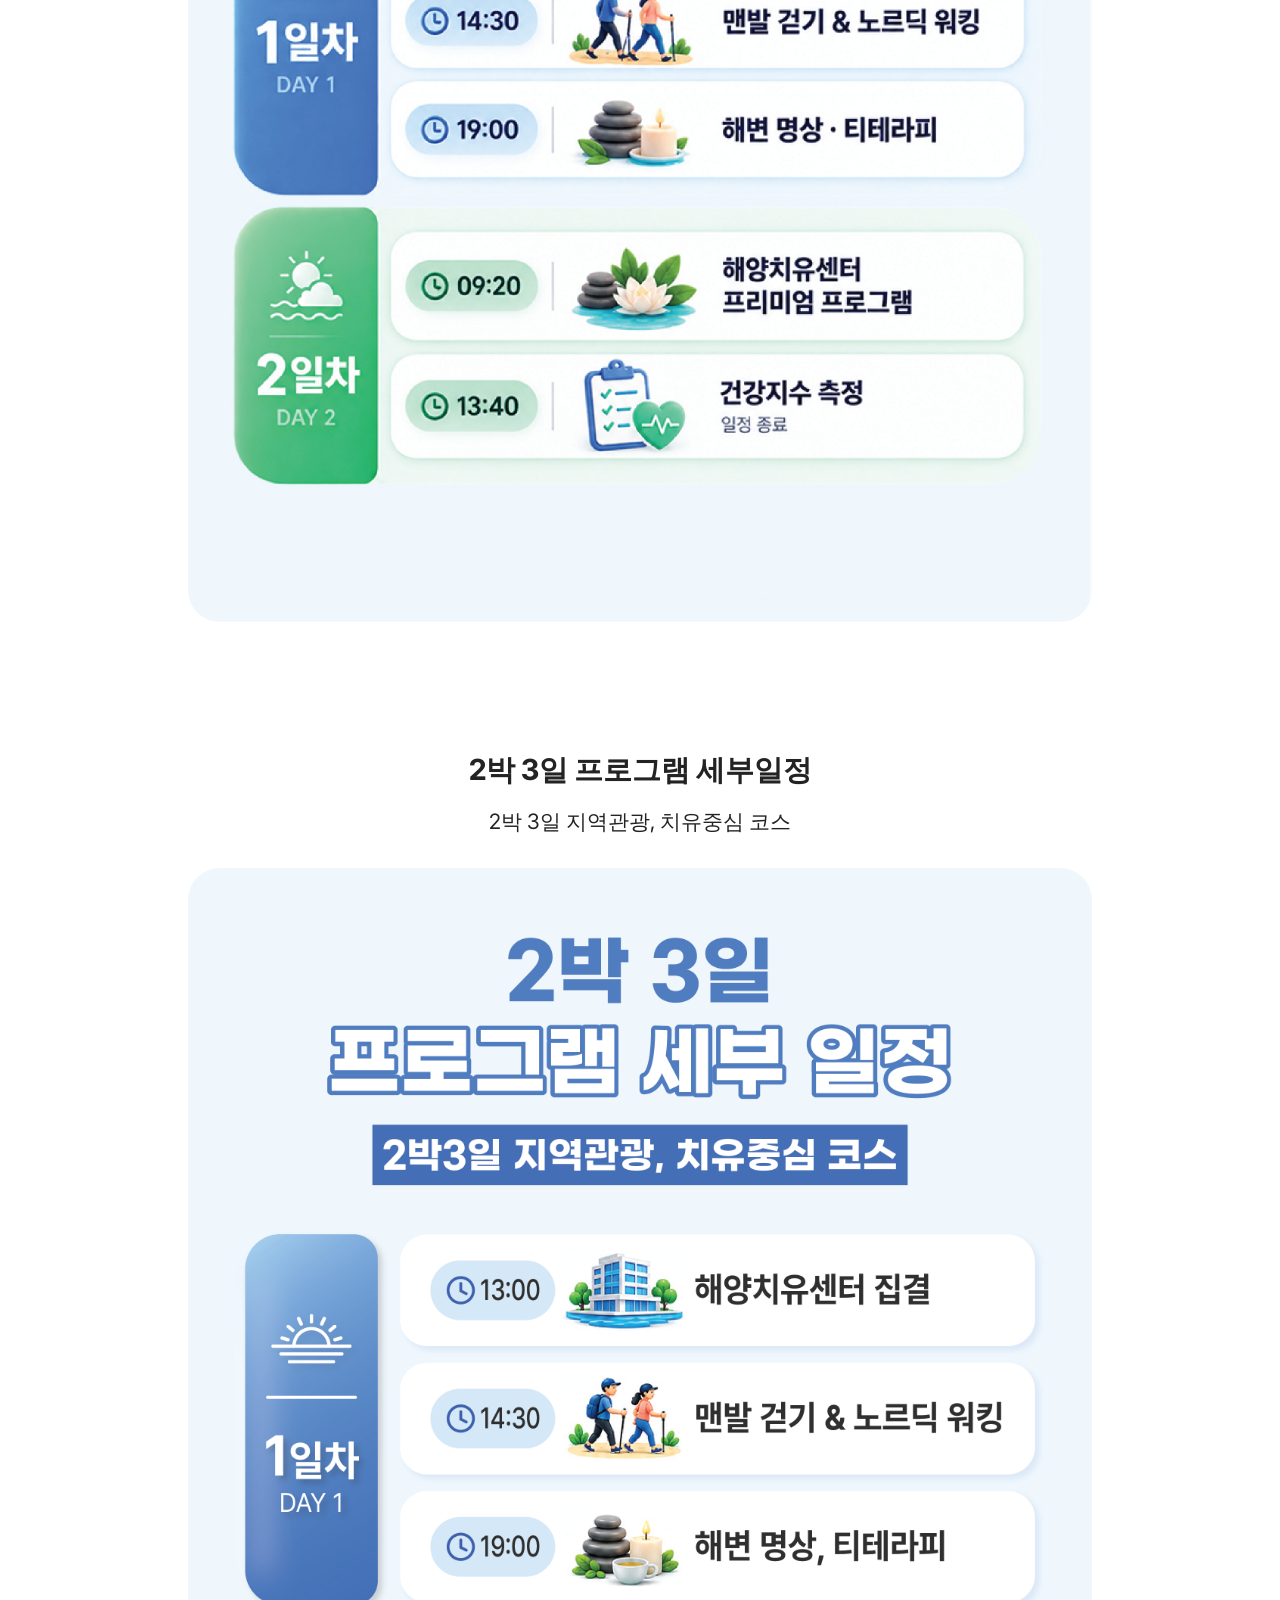
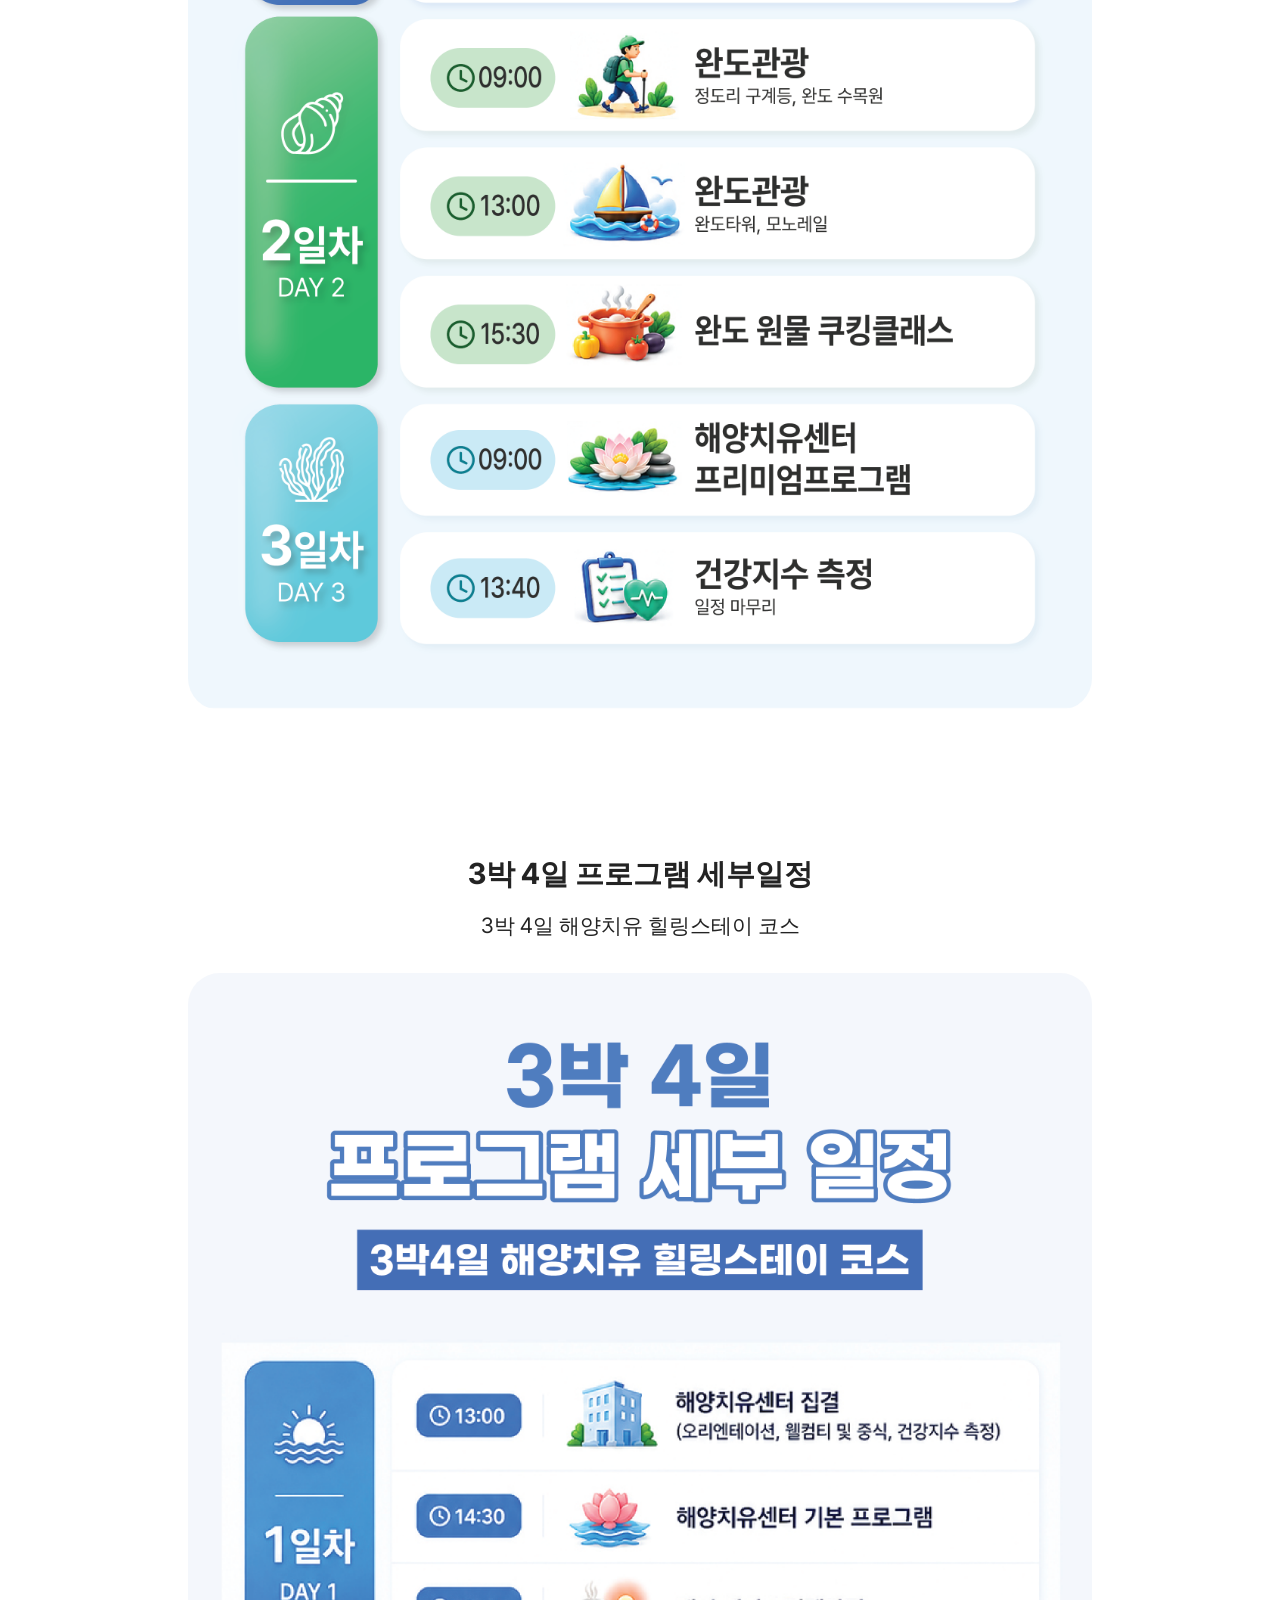
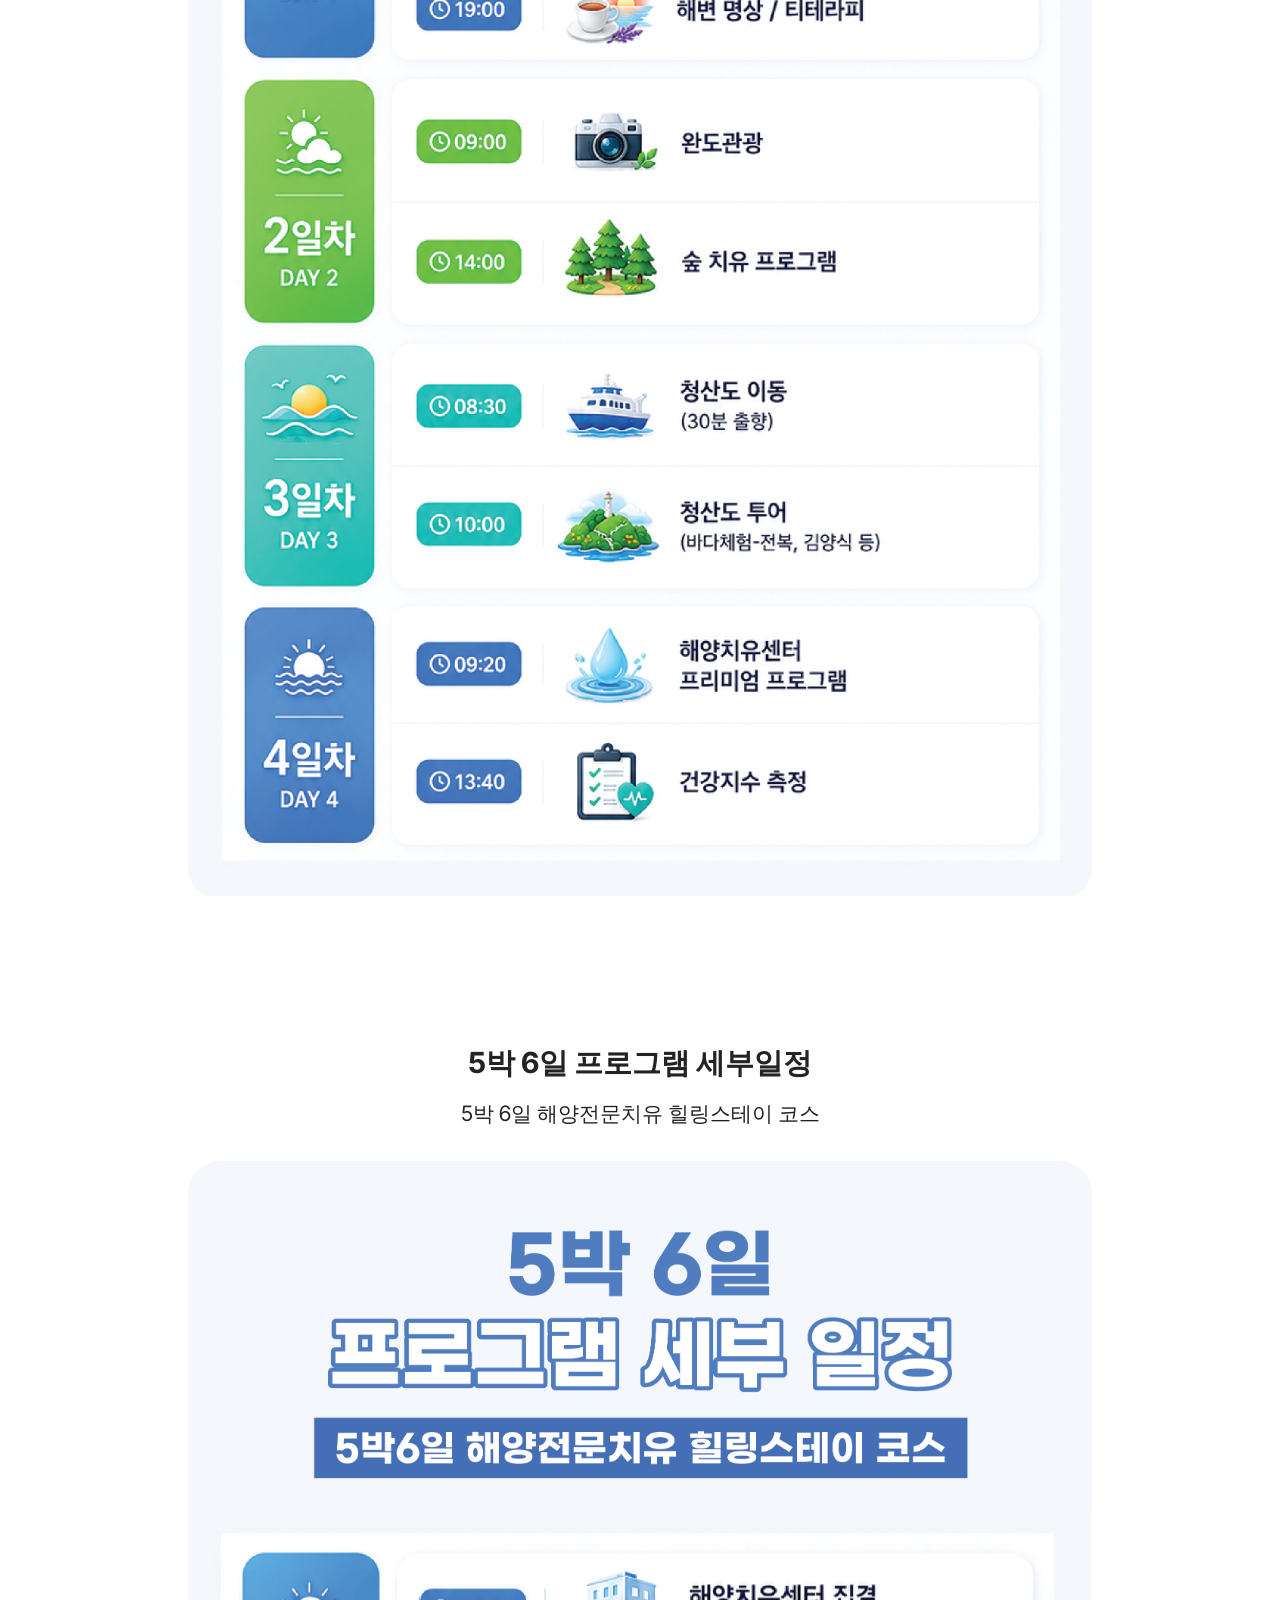
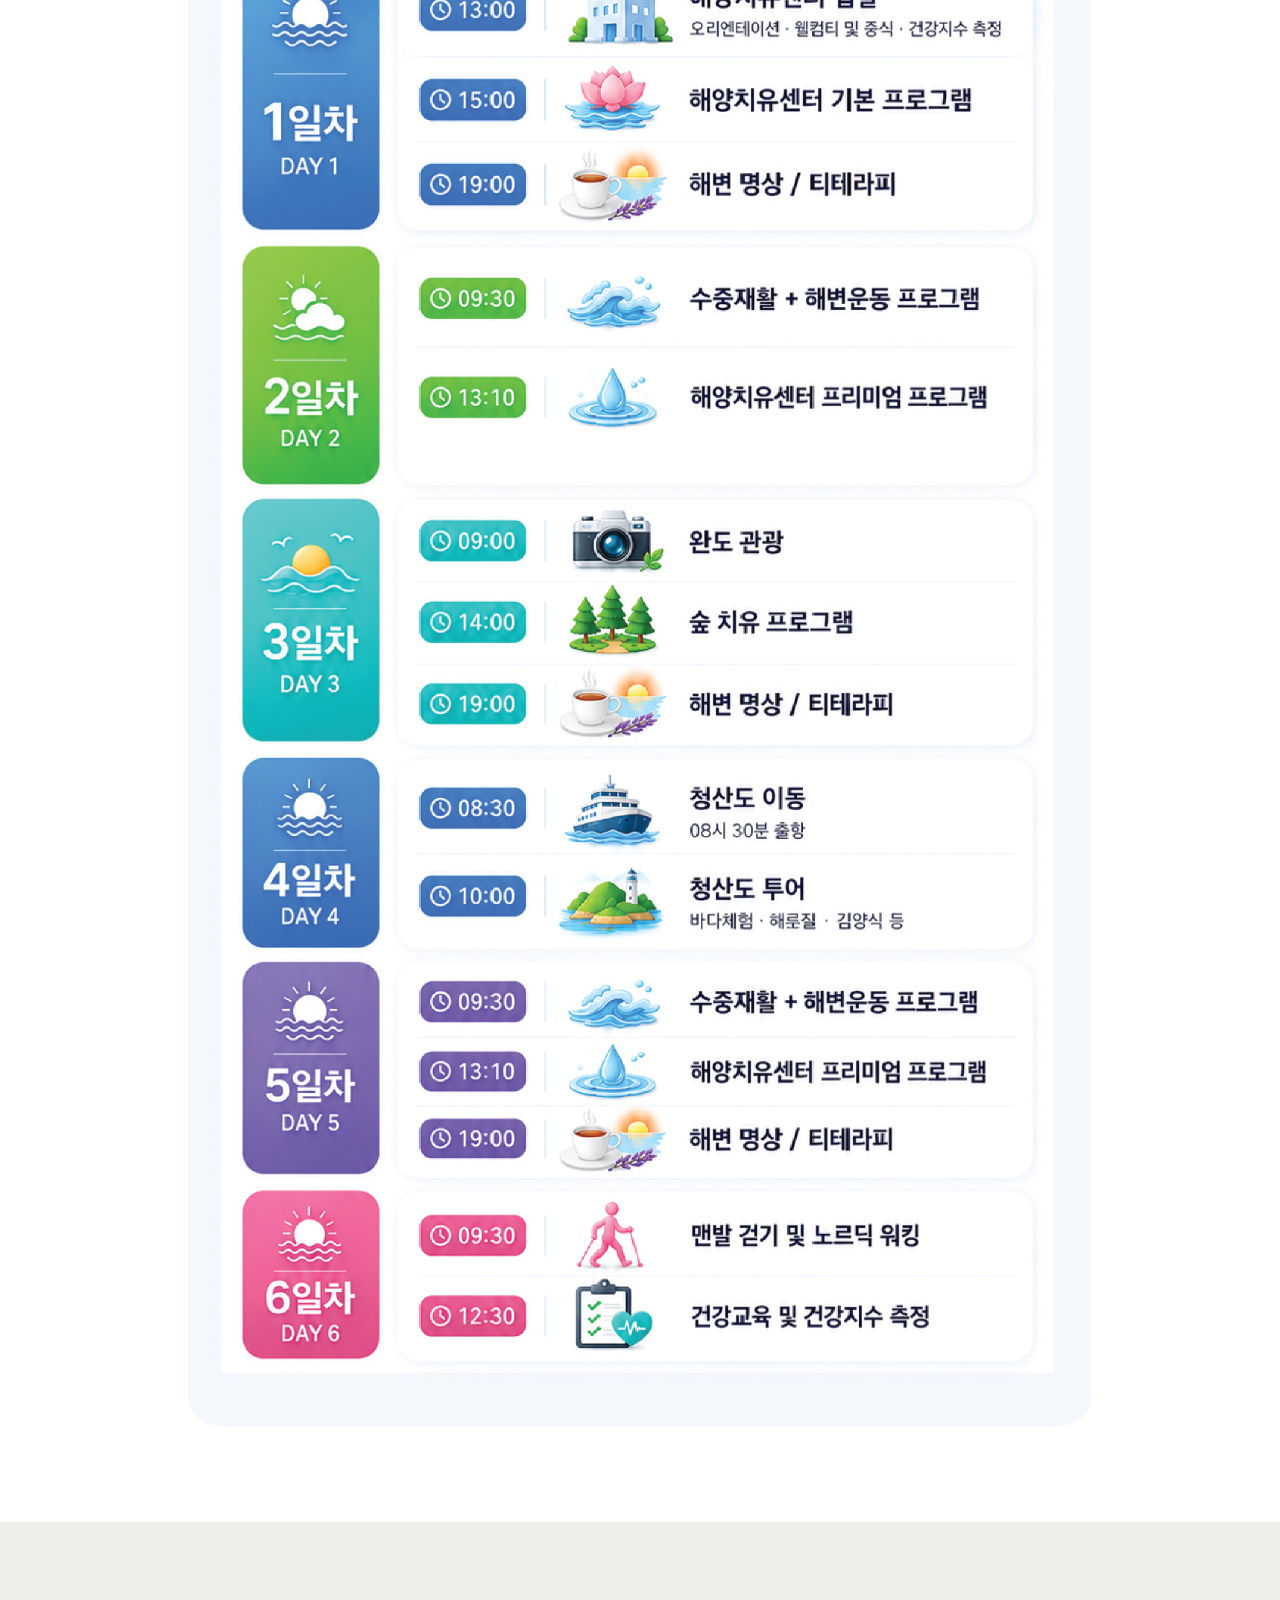
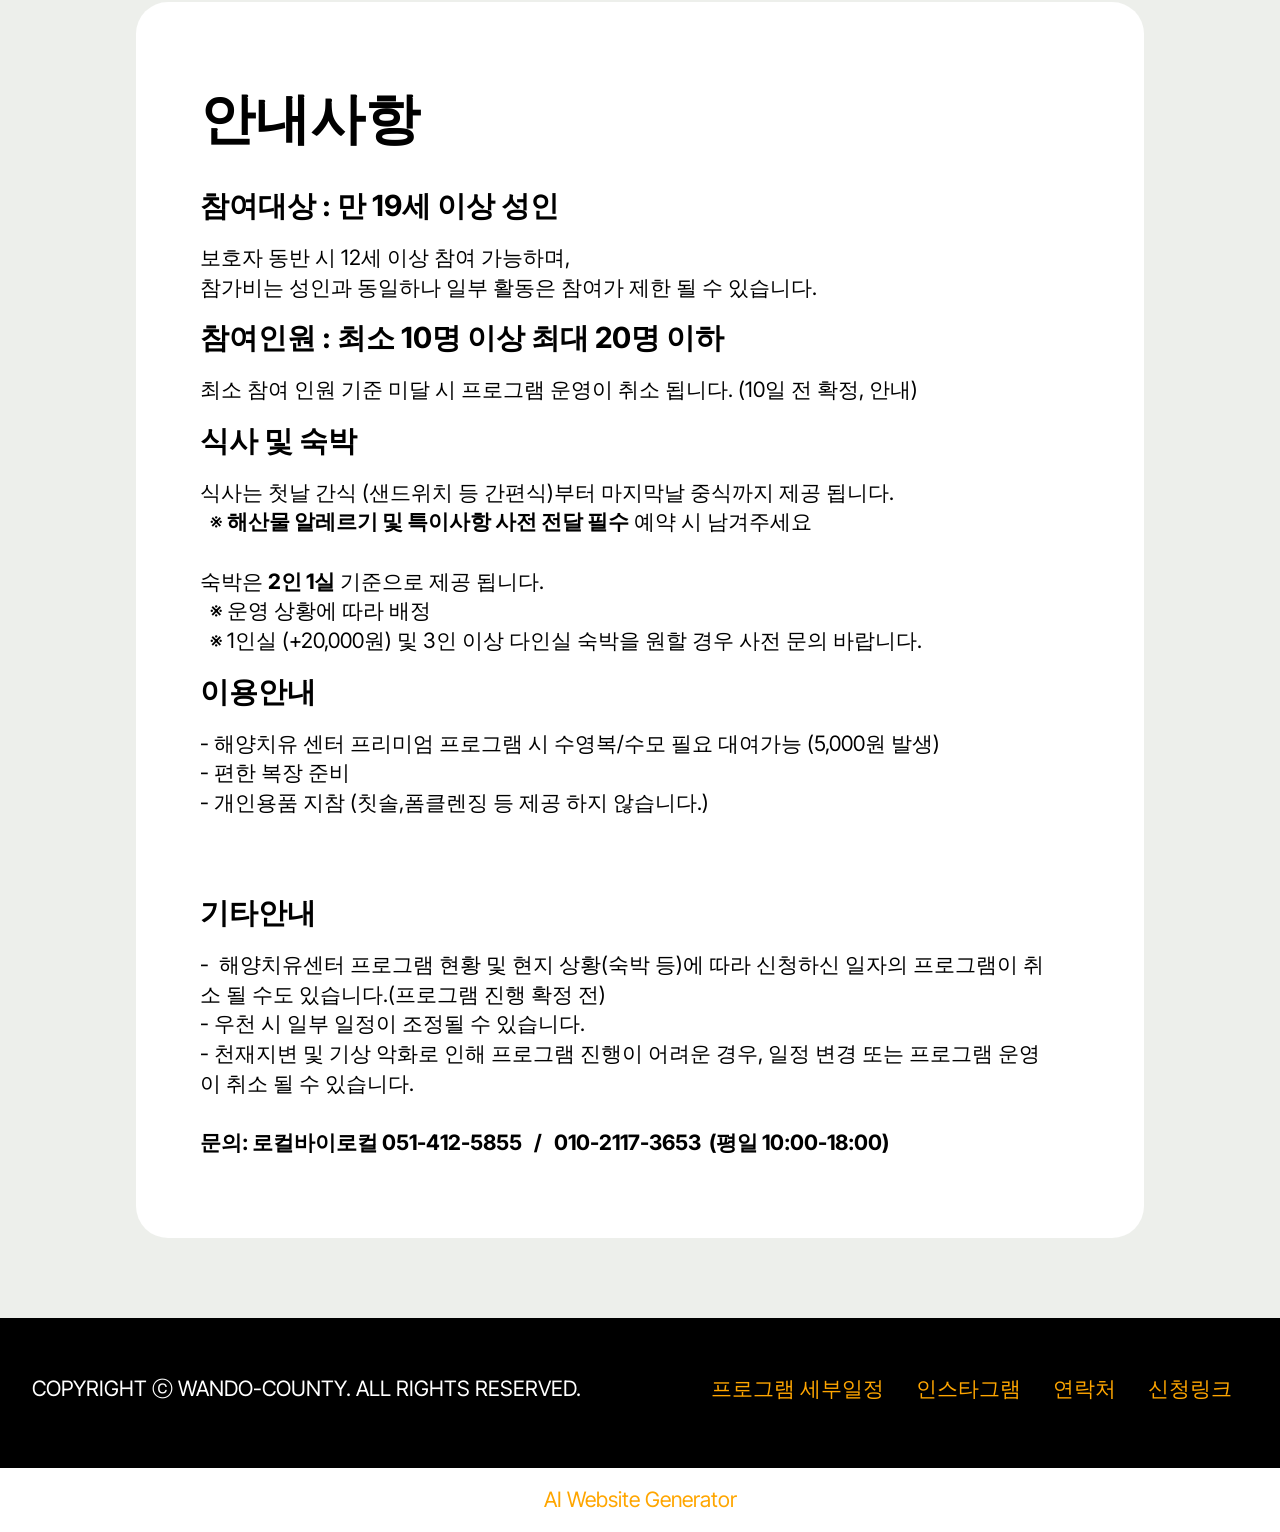
==== commit cdb1d66c: "ver6_0930_detail info ver6_0930_detail info" ====
--- a/page1.html
+++ b/page1.html
@@ -17,7 +17,7 @@
   <link rel="stylesheet" href="assets/theme/css/style.css">
   <link rel="preload" href="https://fonts.googleapis.com/css?family=Inter+Tight:100,200,300,400,500,600,700,800,900,100i,200i,300i,400i,500i,600i,700i,800i,900i&display=swap" as="style" onload="this.onload=null;this.rel='stylesheet'">
   <noscript><link rel="stylesheet" href="https://fonts.googleapis.com/css?family=Inter+Tight:100,200,300,400,500,600,700,800,900,100i,200i,300i,400i,500i,600i,700i,800i,900i&display=swap"></noscript>
-  <link rel="preload" as="style" href="assets/mobirise/css/mbr-additional.css?v=IMj2ek"><link rel="stylesheet" href="assets/mobirise/css/mbr-additional.css?v=IMj2ek" type="text/css">
+  <link rel="preload" as="style" href="assets/mobirise/css/mbr-additional.css?v=Q4G6b6"><link rel="stylesheet" href="assets/mobirise/css/mbr-additional.css?v=Q4G6b6" type="text/css">
 
   
   
@@ -245,7 +245,7 @@
                   <strong>식사 및 숙박</strong></h4>
                 <p class="mbr-text mbr-fonts-style display-7">
                   식사는 첫날 간식 (샌드위치 등 간편식)부터 마지막날 중식까지 제공 됩니다.<br>&nbsp; ※ <strong>해산물 알레르기 및 특이사항 사전 전달 필수</strong> 예약 시 남겨주세요<br><br>숙박은 <strong>2인 1실</strong> 기준으로 제공 됩니다.<br>&nbsp; ※ 운영 상황에 따라 배정
-<br>&nbsp; ※ 1인실 (+40,000원) 및 2인 이상 다인실 숙박을 원할 경우 사전 문의 바랍니다.<br>
+<br>&nbsp; ※ 1인실 (+20,000원) 및 3인 이상 다인실 숙박을 원할 경우 사전 문의 바랍니다.<br>
                 </p>
               </div>
             </div>
@@ -297,7 +297,7 @@
             </div>
         </div>
     </div>
-</section><section class="display-7" style="padding: 0;align-items: center;justify-content: center;flex-wrap: wrap;    align-content: center;display: flex;position: relative;height: 4rem;"><a href="https://mobiri.se/5114233" style="flex: 1 1;height: 4rem;position: absolute;width: 100%;z-index: 1;"><img alt="" style="height: 4rem;" src="[data-uri]"></a><p style="margin: 0;text-align: center;" class="display-7">&#8204;</p><a style="z-index:1" href="https://mobirise.com/builder/no-code-website-builder.html">No Code Website Builder</a></section><script src="assets/bootstrap/js/bootstrap.bundle.min.js"></script>  <script src="assets/smoothscroll/smooth-scroll.js"></script>  <script src="assets/ytplayer/index.js"></script>  <script src="assets/dropdown/js/navbar-dropdown.js"></script>  <script src="assets/theme/js/script.js"></script>  
+</section><section class="display-7" style="padding: 0;align-items: center;justify-content: center;flex-wrap: wrap;    align-content: center;display: flex;position: relative;height: 4rem;"><a href="https://mobiri.se/5114233" style="flex: 1 1;height: 4rem;position: absolute;width: 100%;z-index: 1;"><img alt="" style="height: 4rem;" src="[data-uri]"></a><p style="margin: 0;text-align: center;" class="display-7">&#8204;</p><a style="z-index:1" href="https://mobirise.com/builder/ai-website-generator.html">AI Website Generator</a></section><script src="assets/bootstrap/js/bootstrap.bundle.min.js"></script>  <script src="assets/smoothscroll/smooth-scroll.js"></script>  <script src="assets/ytplayer/index.js"></script>  <script src="assets/dropdown/js/navbar-dropdown.js"></script>  <script src="assets/theme/js/script.js"></script>  
   
   
 </body>
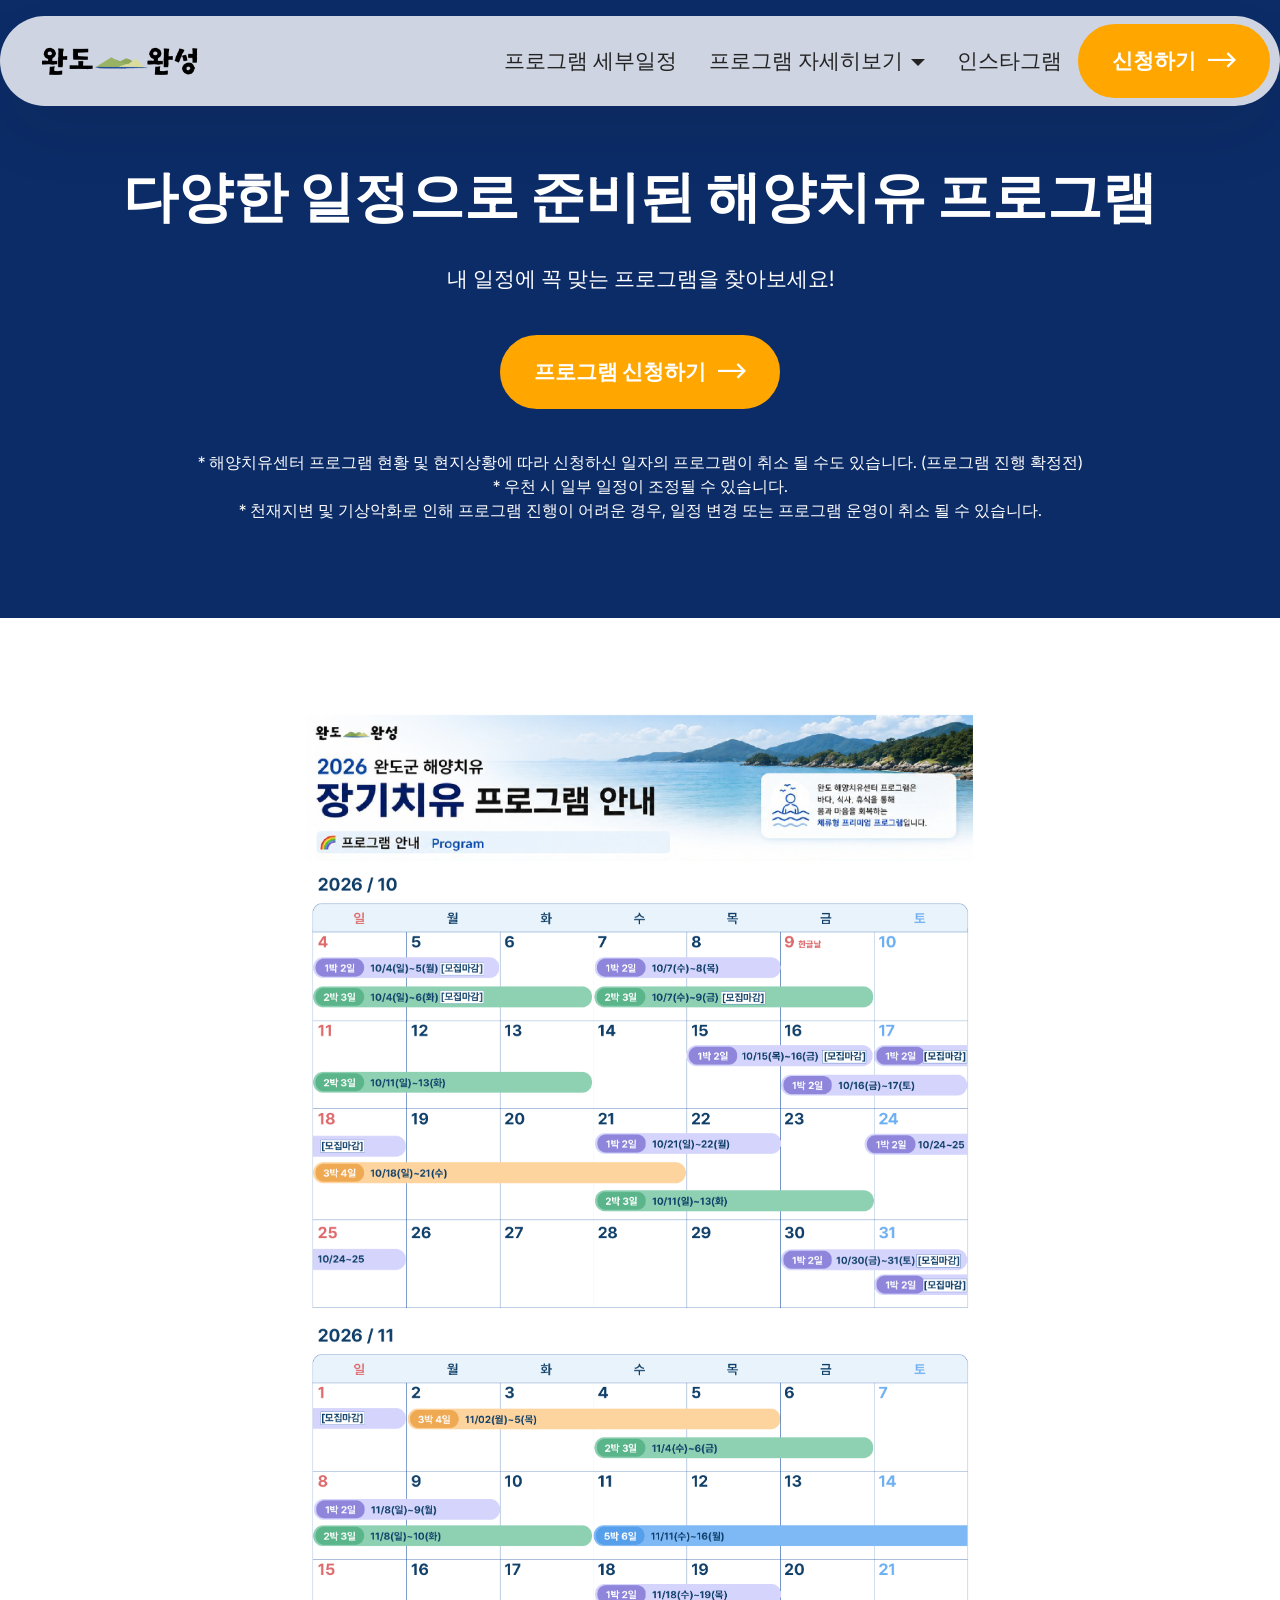
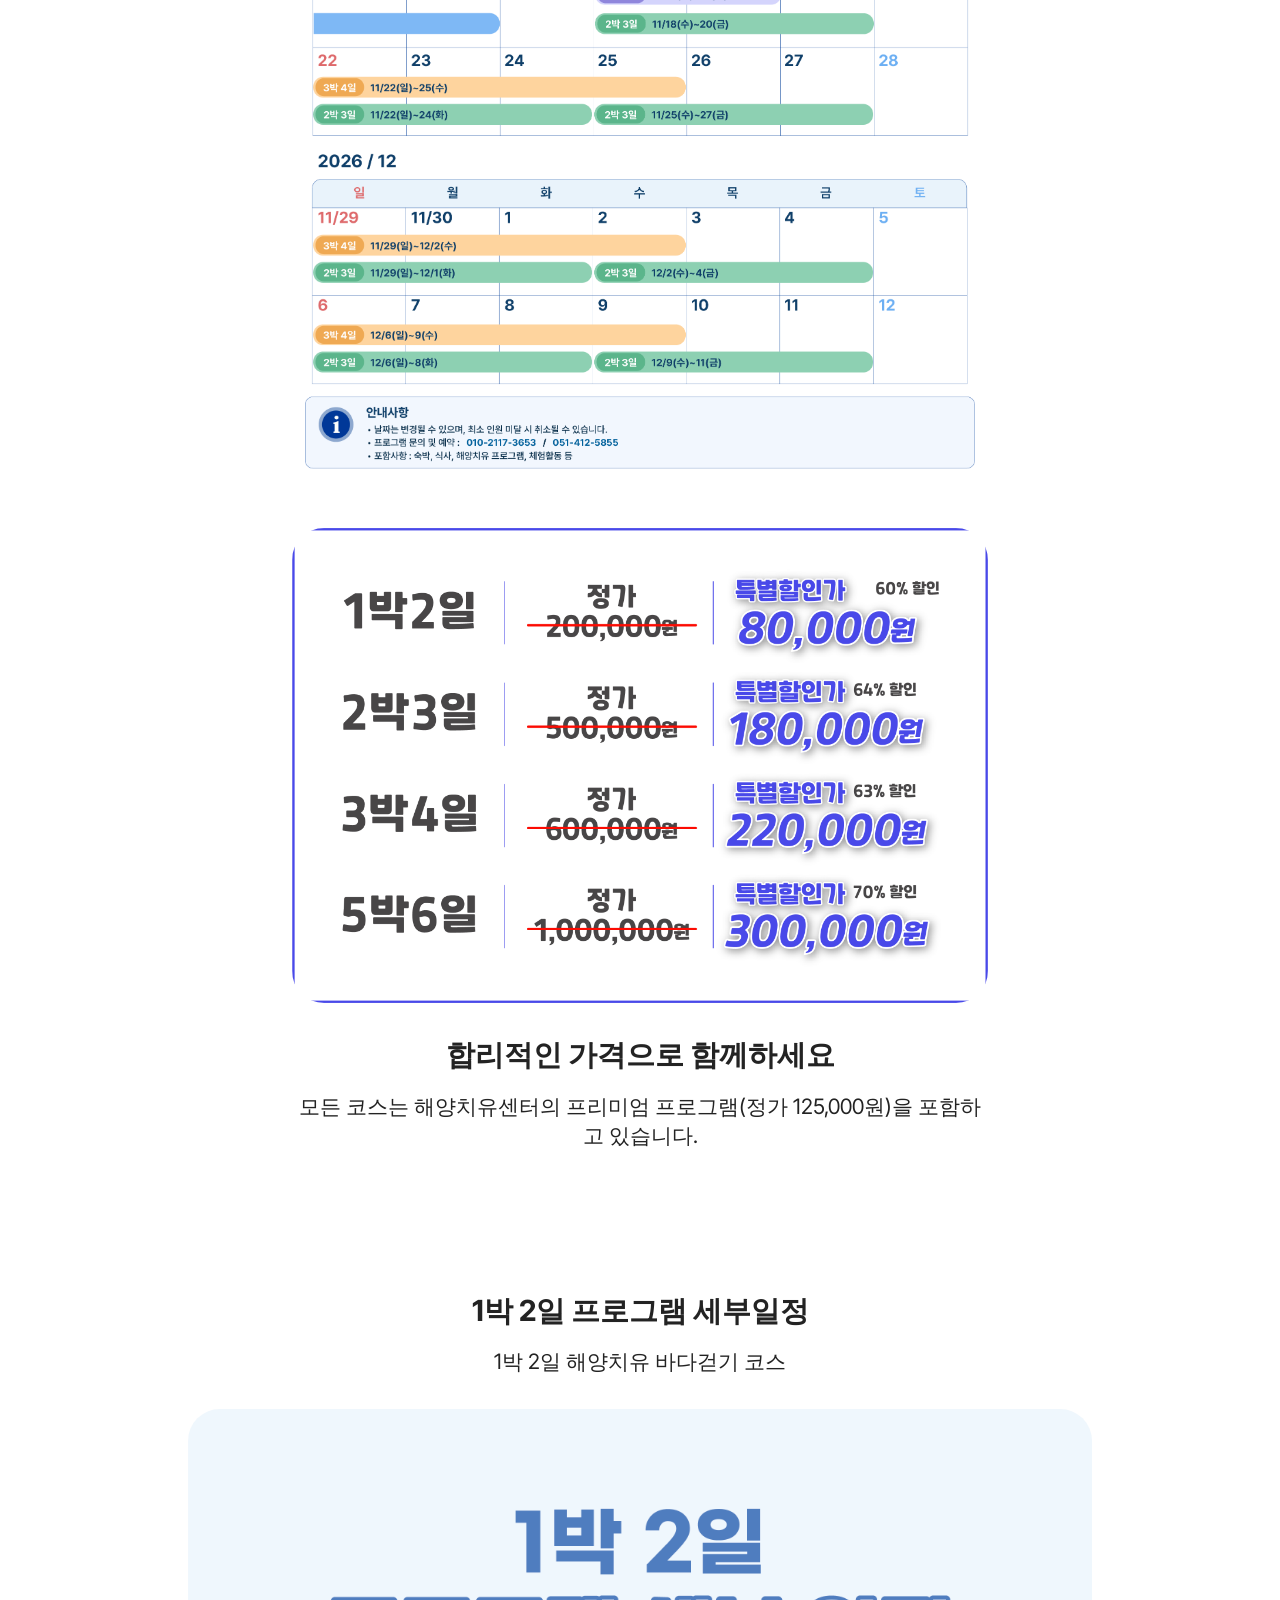
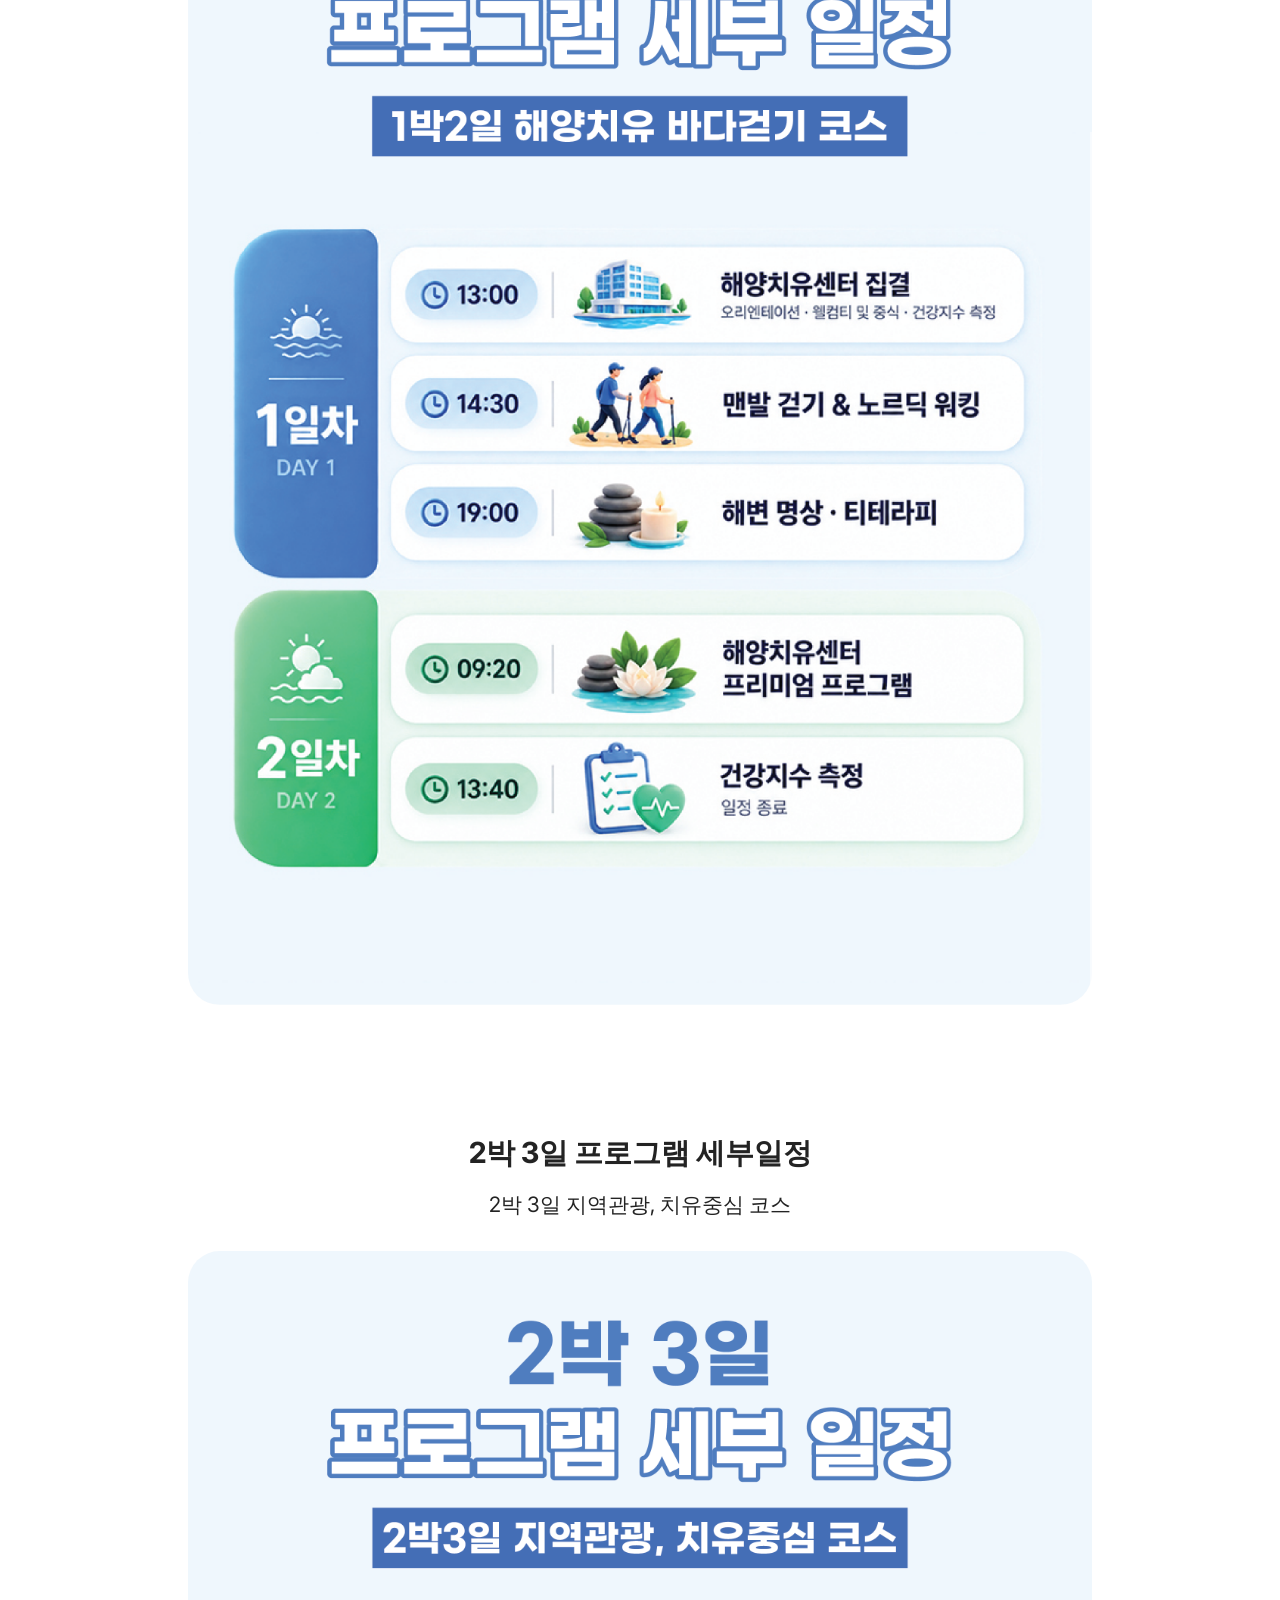
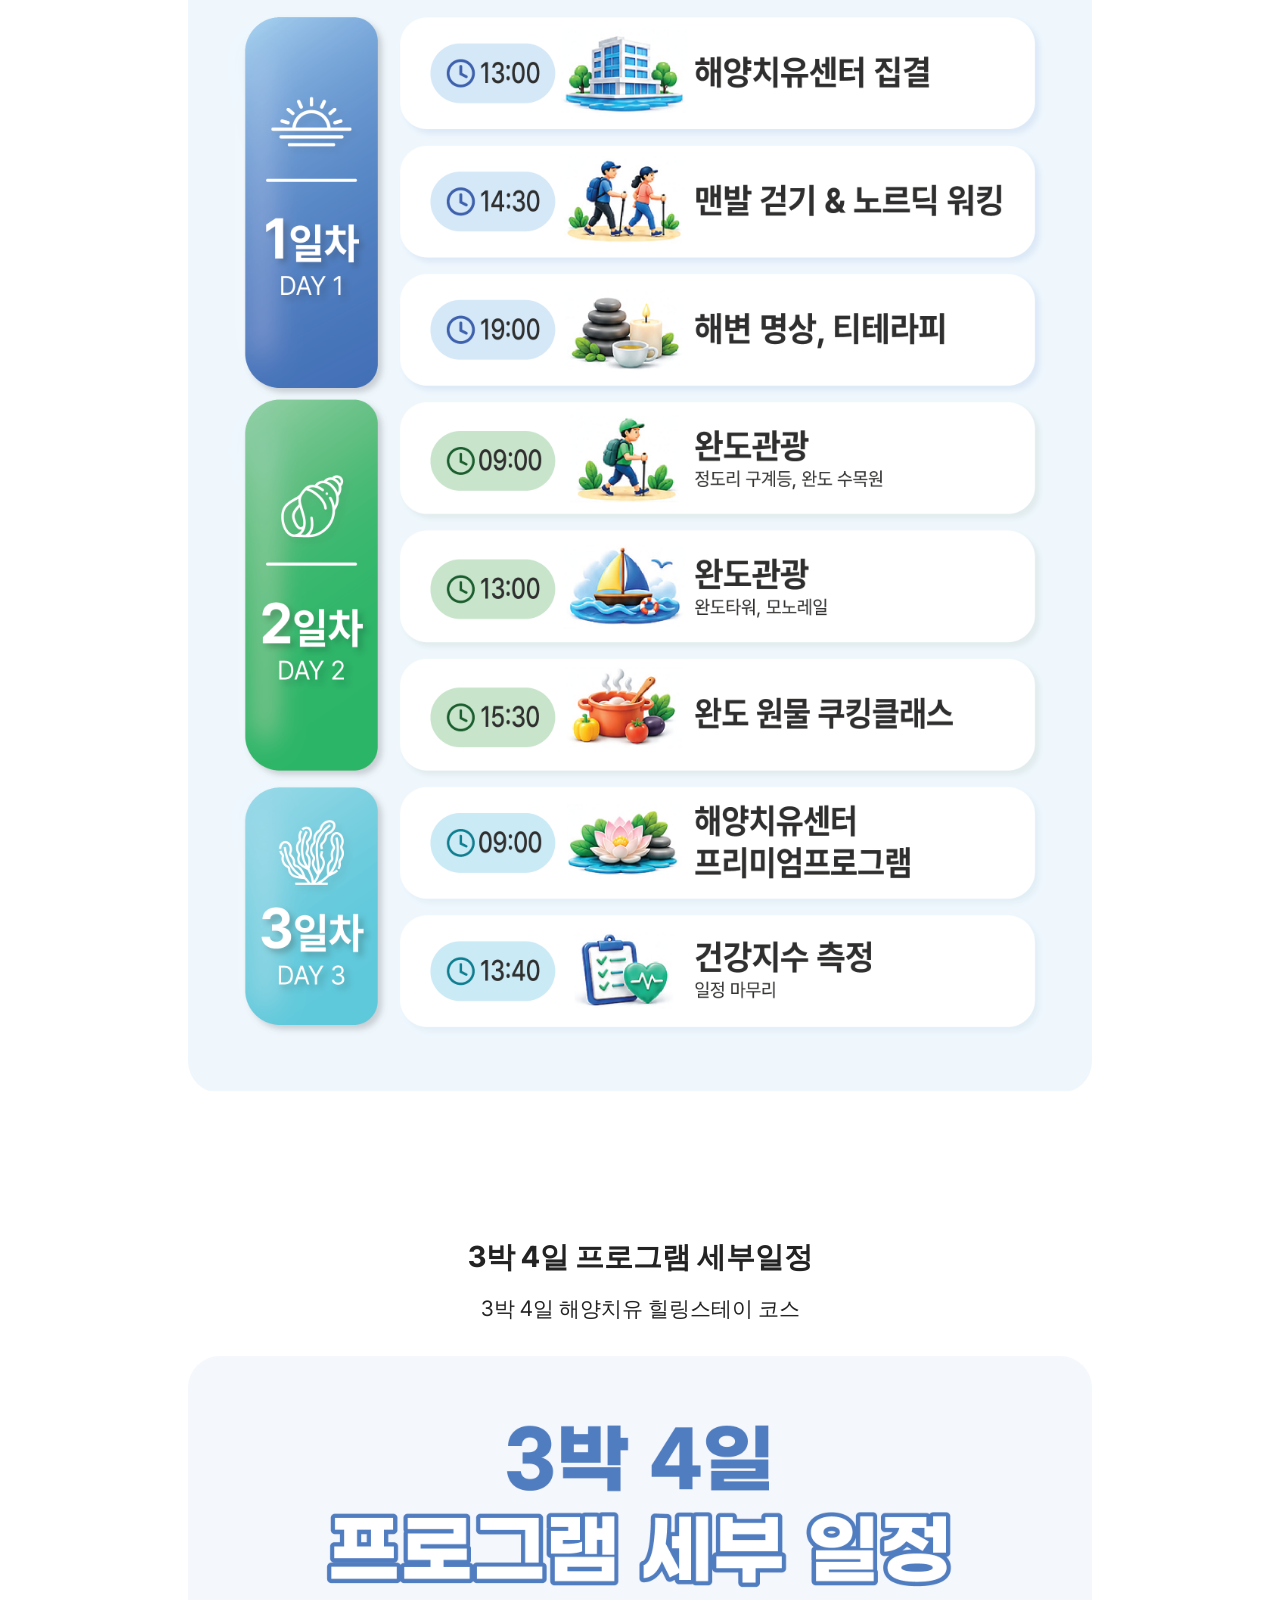
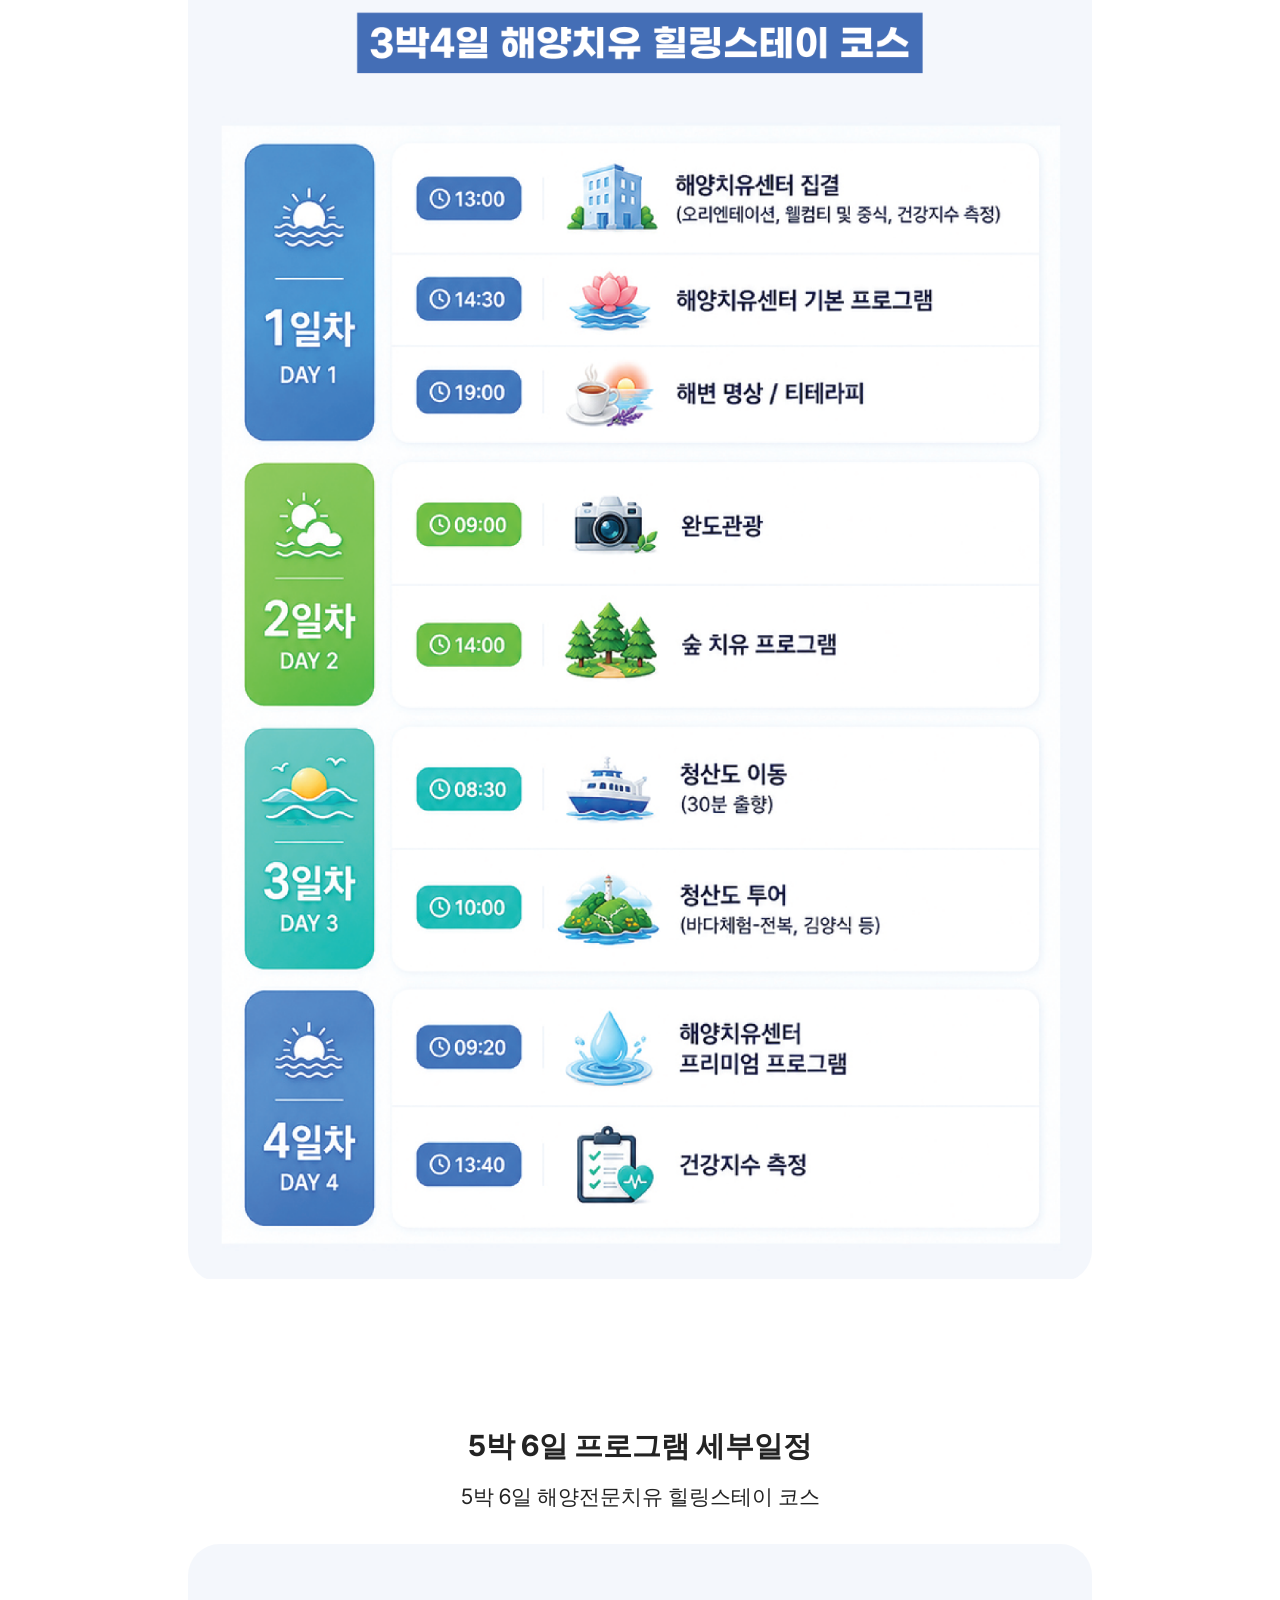
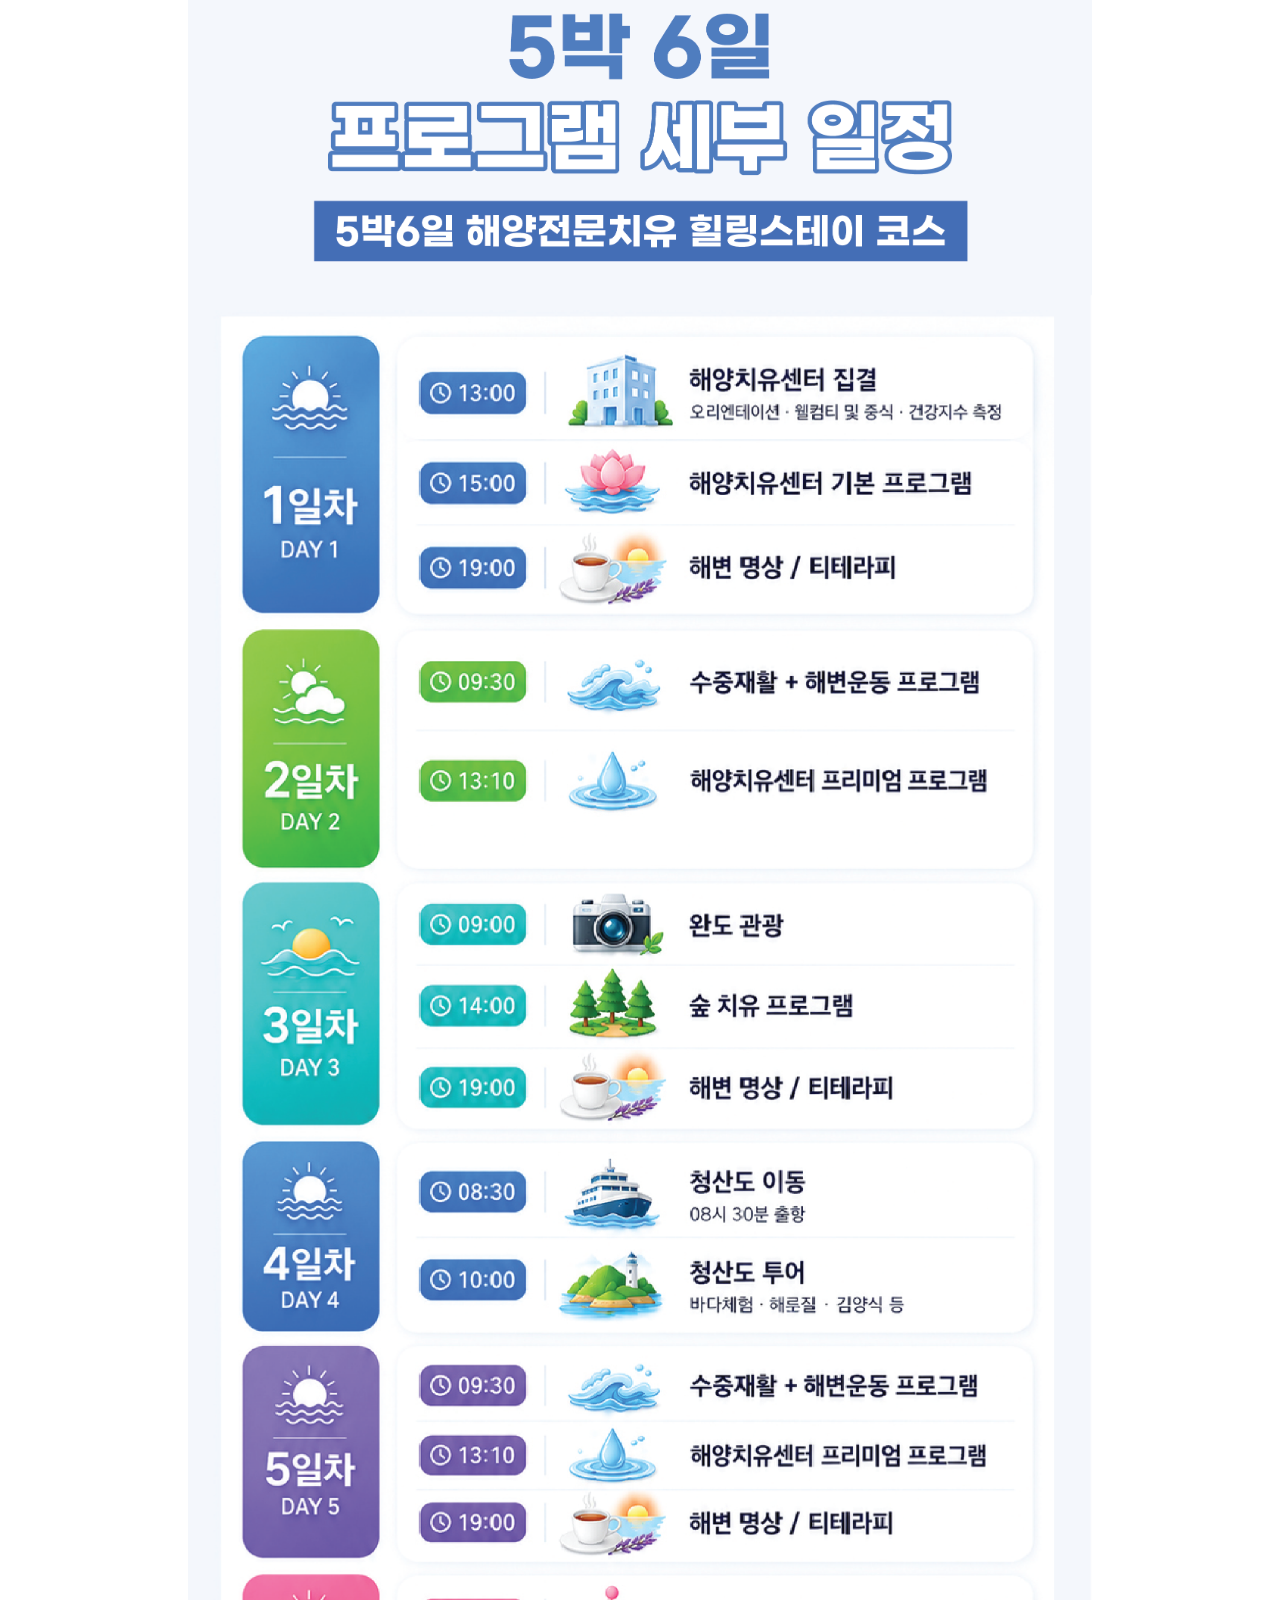
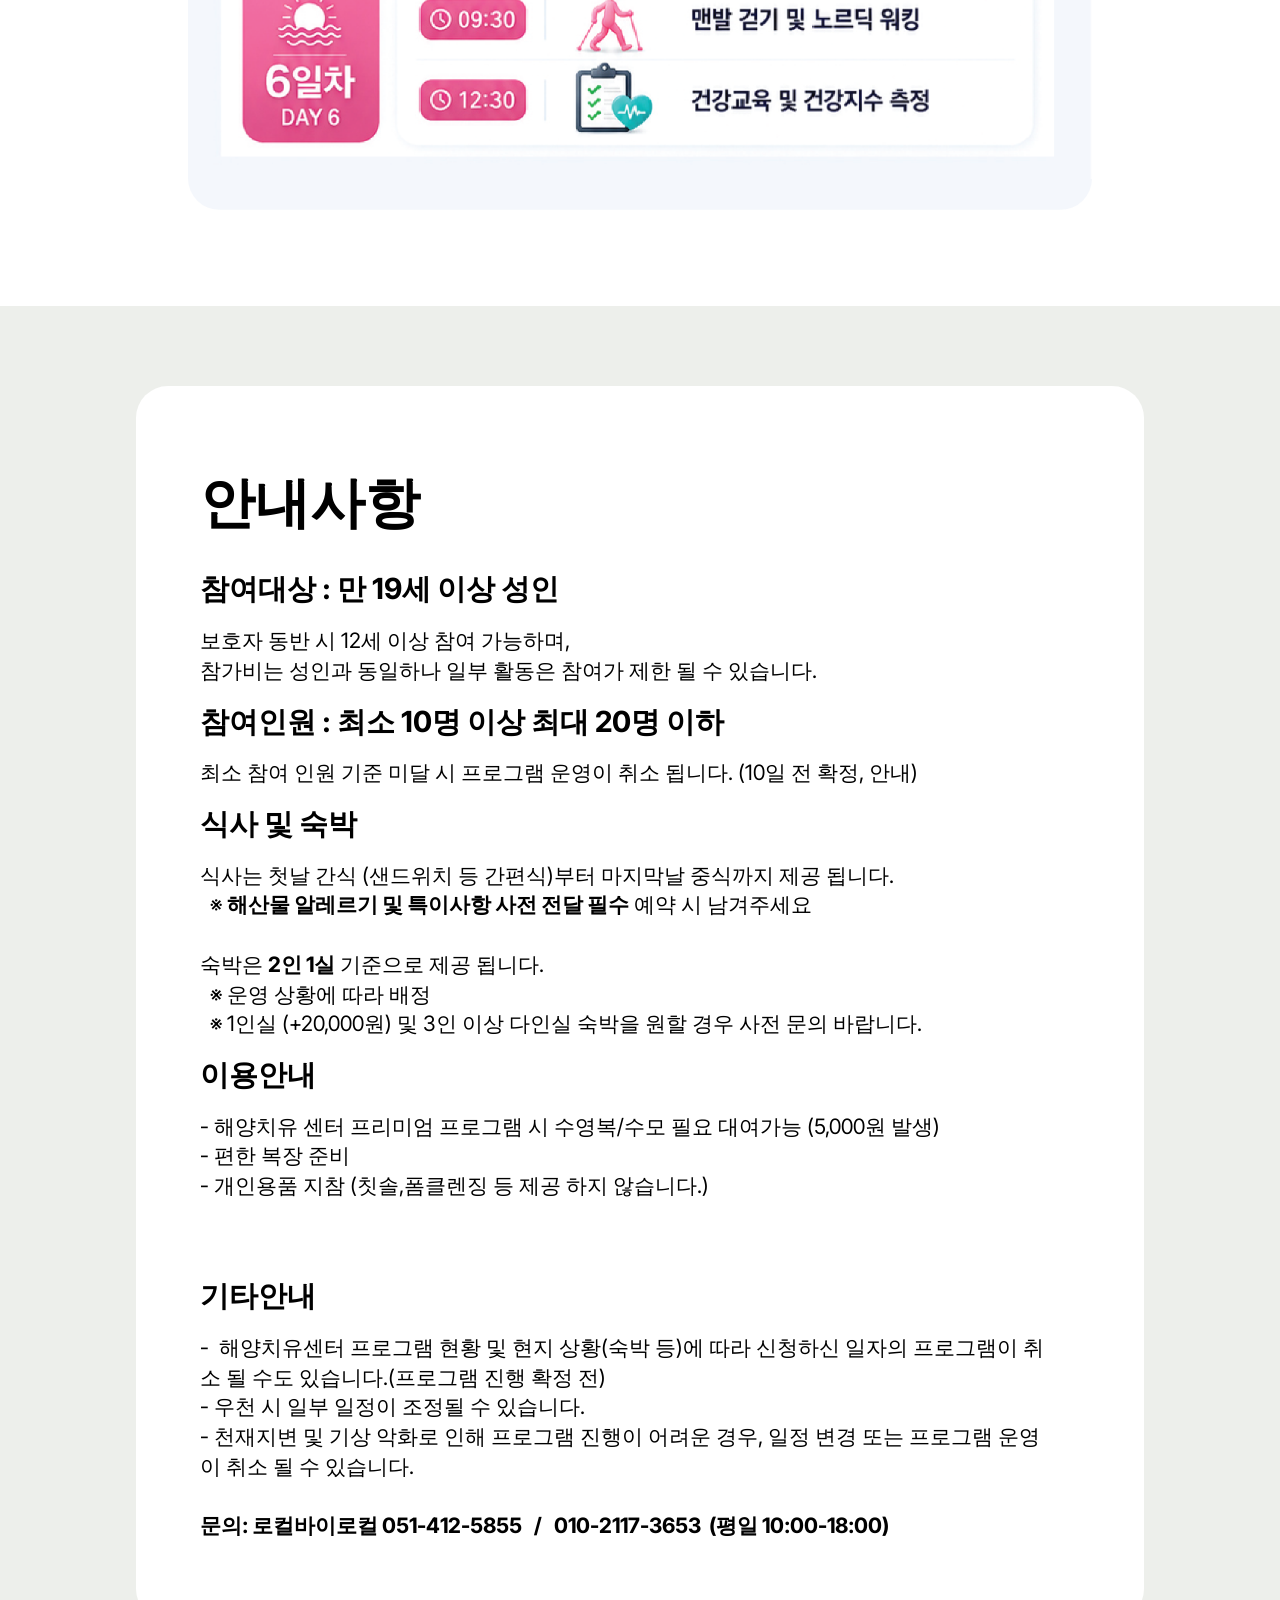
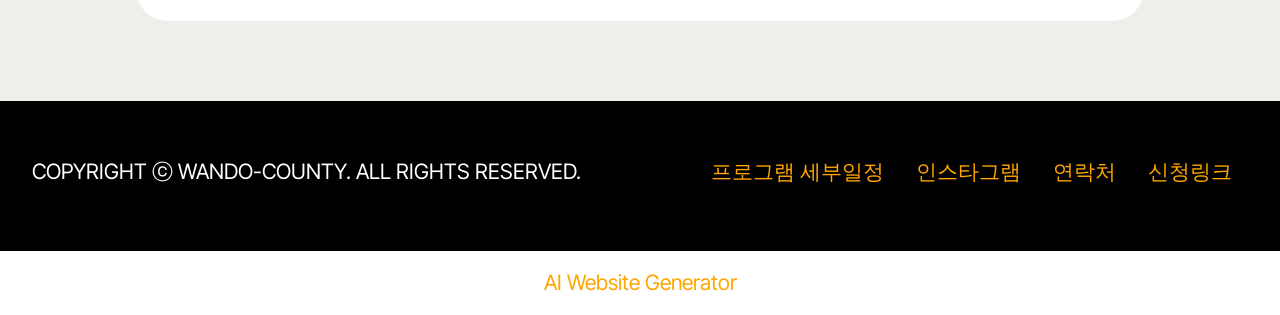
==== commit 57bd122c: "ver6_1001_schedule schedule" ====
--- a/page1.html
+++ b/page1.html
@@ -17,7 +17,7 @@
   <link rel="stylesheet" href="assets/theme/css/style.css">
   <link rel="preload" href="https://fonts.googleapis.com/css?family=Inter+Tight:100,200,300,400,500,600,700,800,900,100i,200i,300i,400i,500i,600i,700i,800i,900i&display=swap" as="style" onload="this.onload=null;this.rel='stylesheet'">
   <noscript><link rel="stylesheet" href="https://fonts.googleapis.com/css?family=Inter+Tight:100,200,300,400,500,600,700,800,900,100i,200i,300i,400i,500i,600i,700i,800i,900i&display=swap"></noscript>
-  <link rel="preload" as="style" href="assets/mobirise/css/mbr-additional.css?v=Q4G6b6"><link rel="stylesheet" href="assets/mobirise/css/mbr-additional.css?v=Q4G6b6" type="text/css">
+  <link rel="preload" as="style" href="assets/mobirise/css/mbr-additional.css?v=QEs1Im"><link rel="stylesheet" href="assets/mobirise/css/mbr-additional.css?v=QEs1Im" type="text/css">
 
   
   
@@ -103,7 +103,7 @@
     <div class="row justify-content-center">
       <div class="col-12 col-lg-8">
         <div class="image-wrapper mb-4">
-          <img class="w-100" src="assets/images/schedule-2.png" alt="Mobirise Website Builder">
+          <img class="w-100" src="assets/images/schedule-3.png" alt="Mobirise Website Builder">
         </div>
         
         
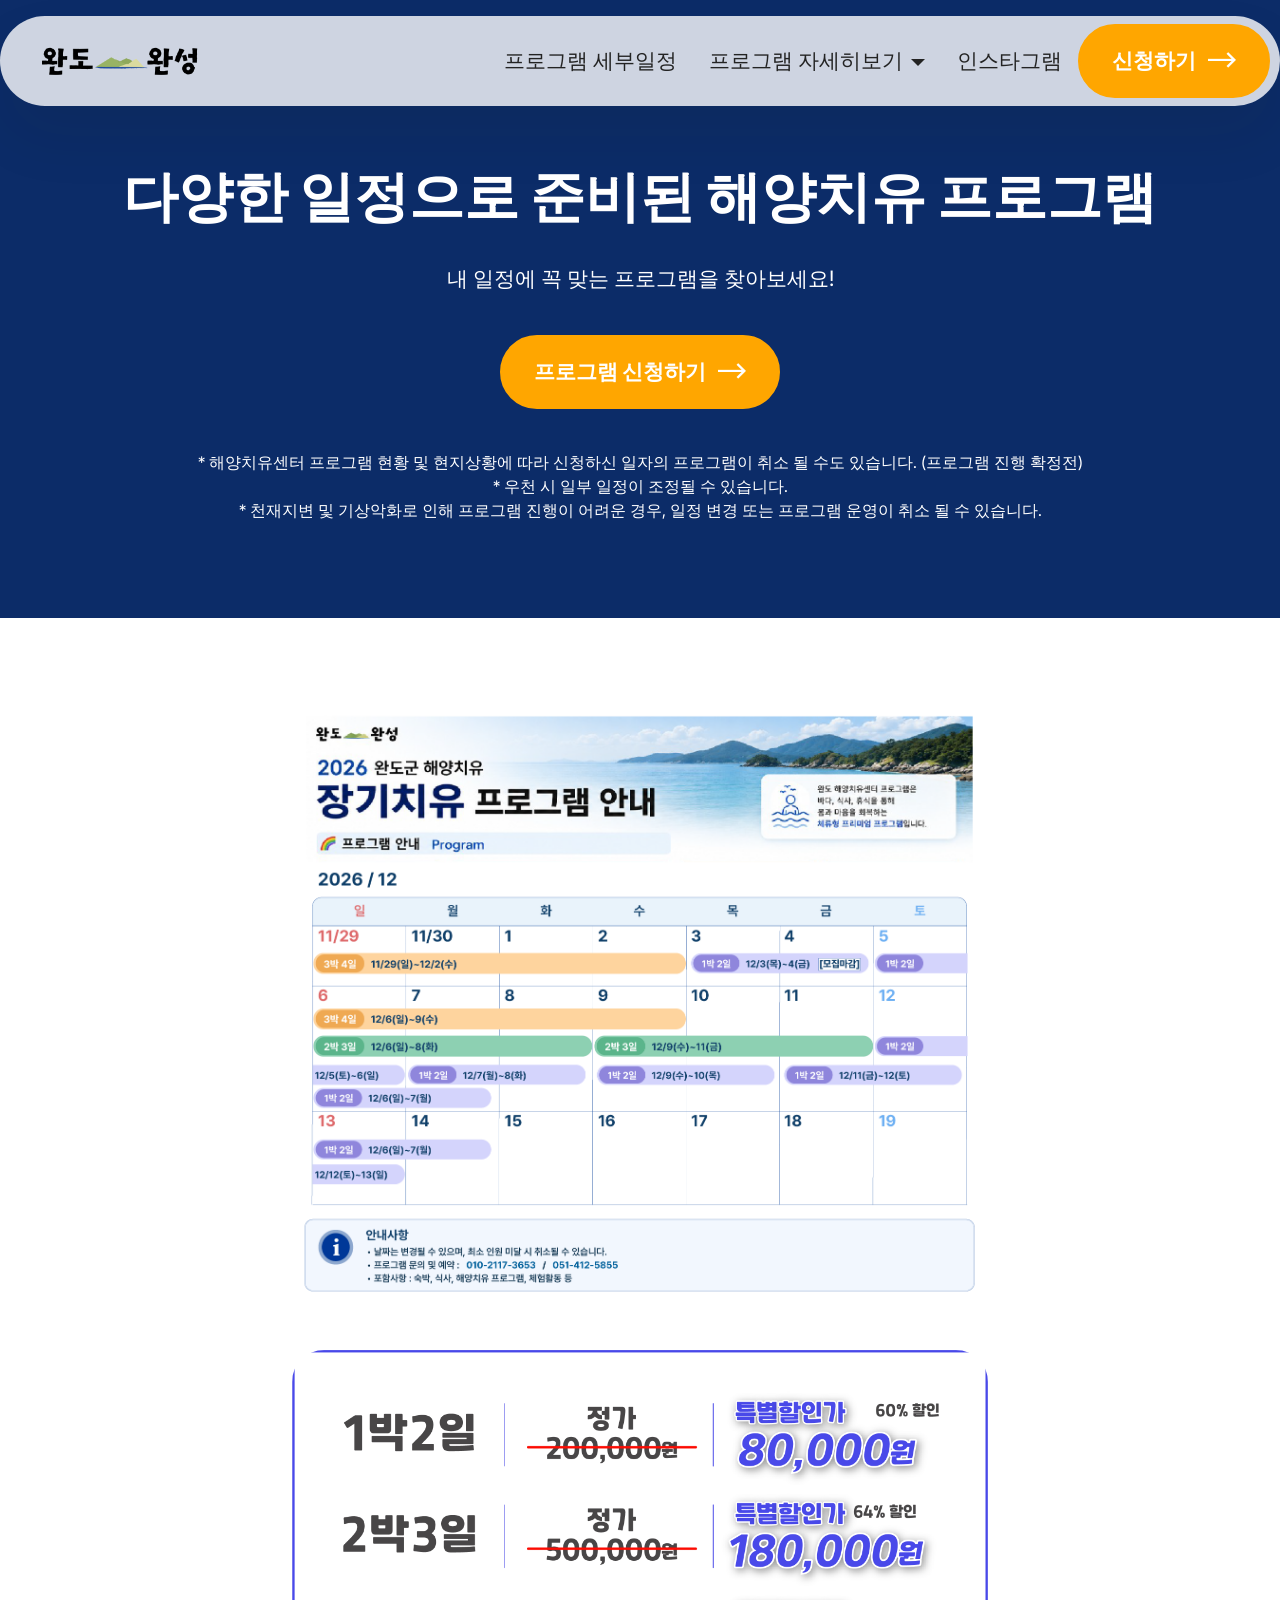
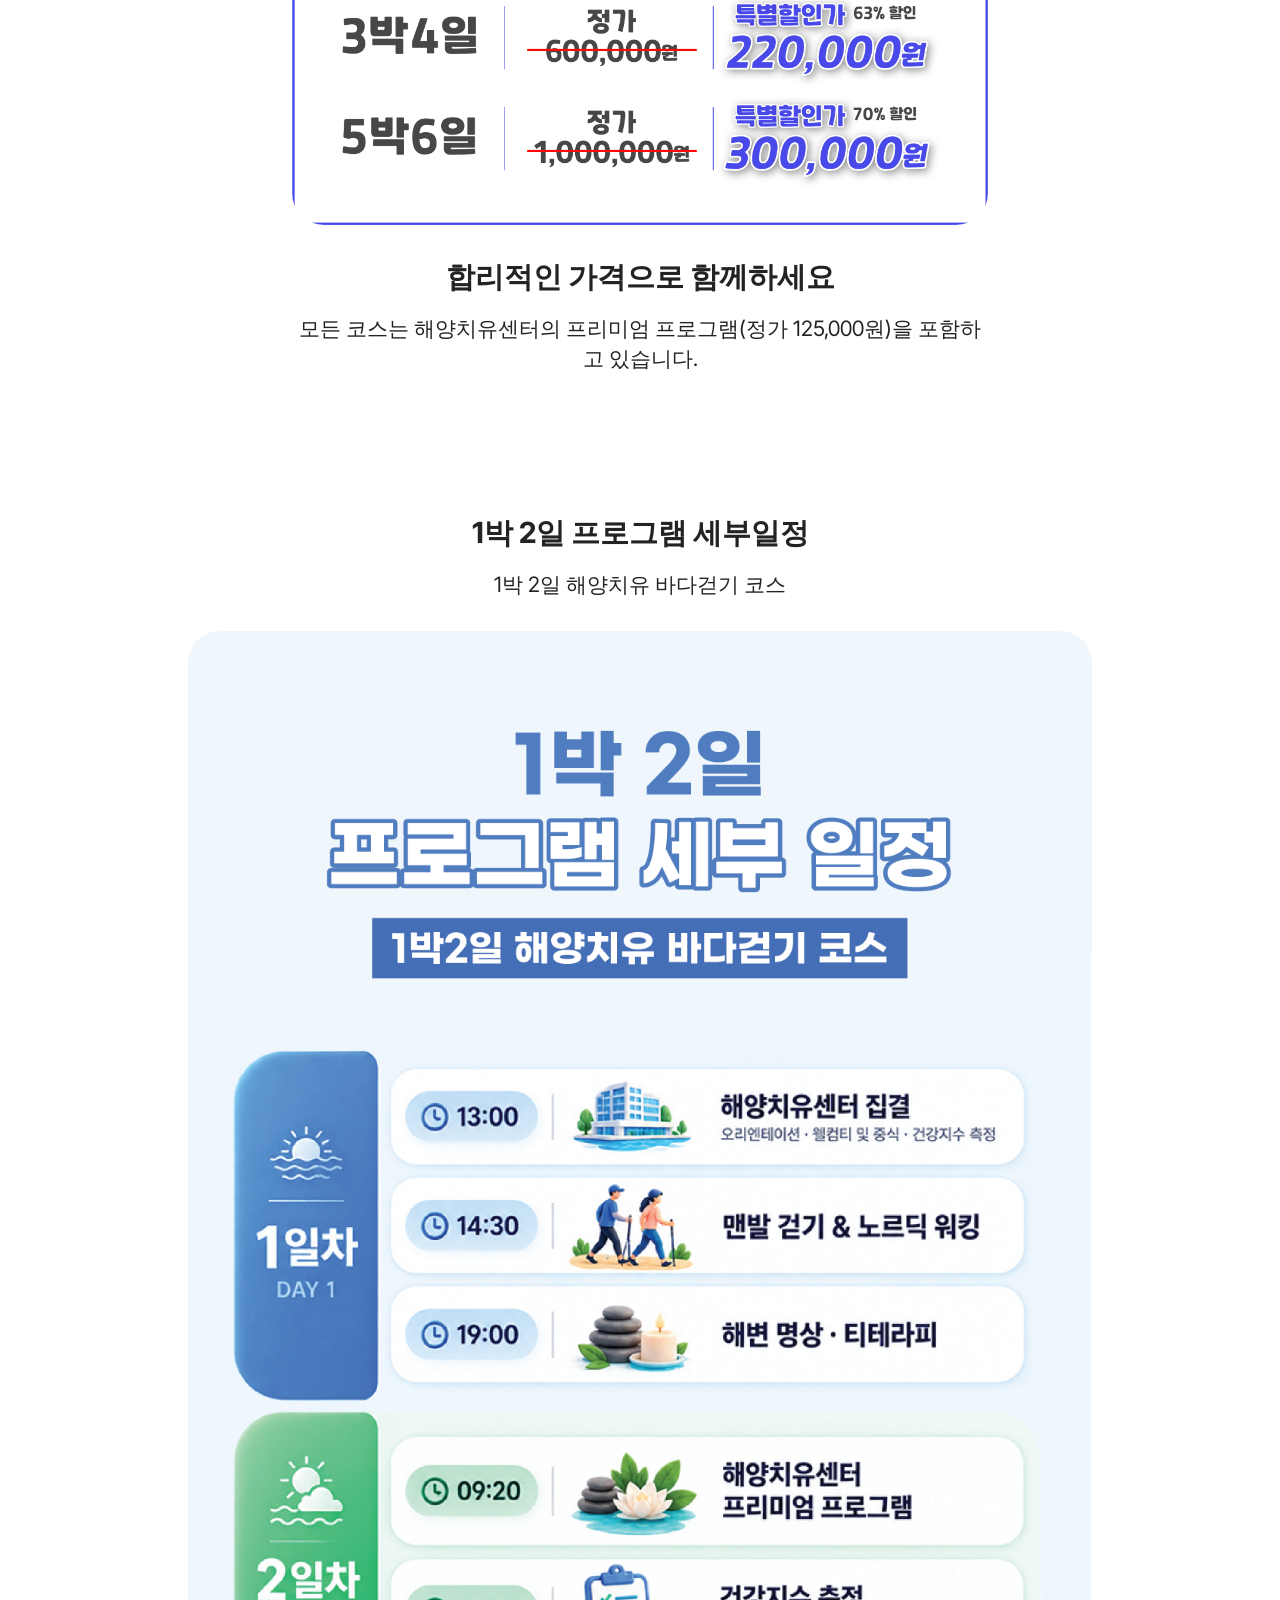
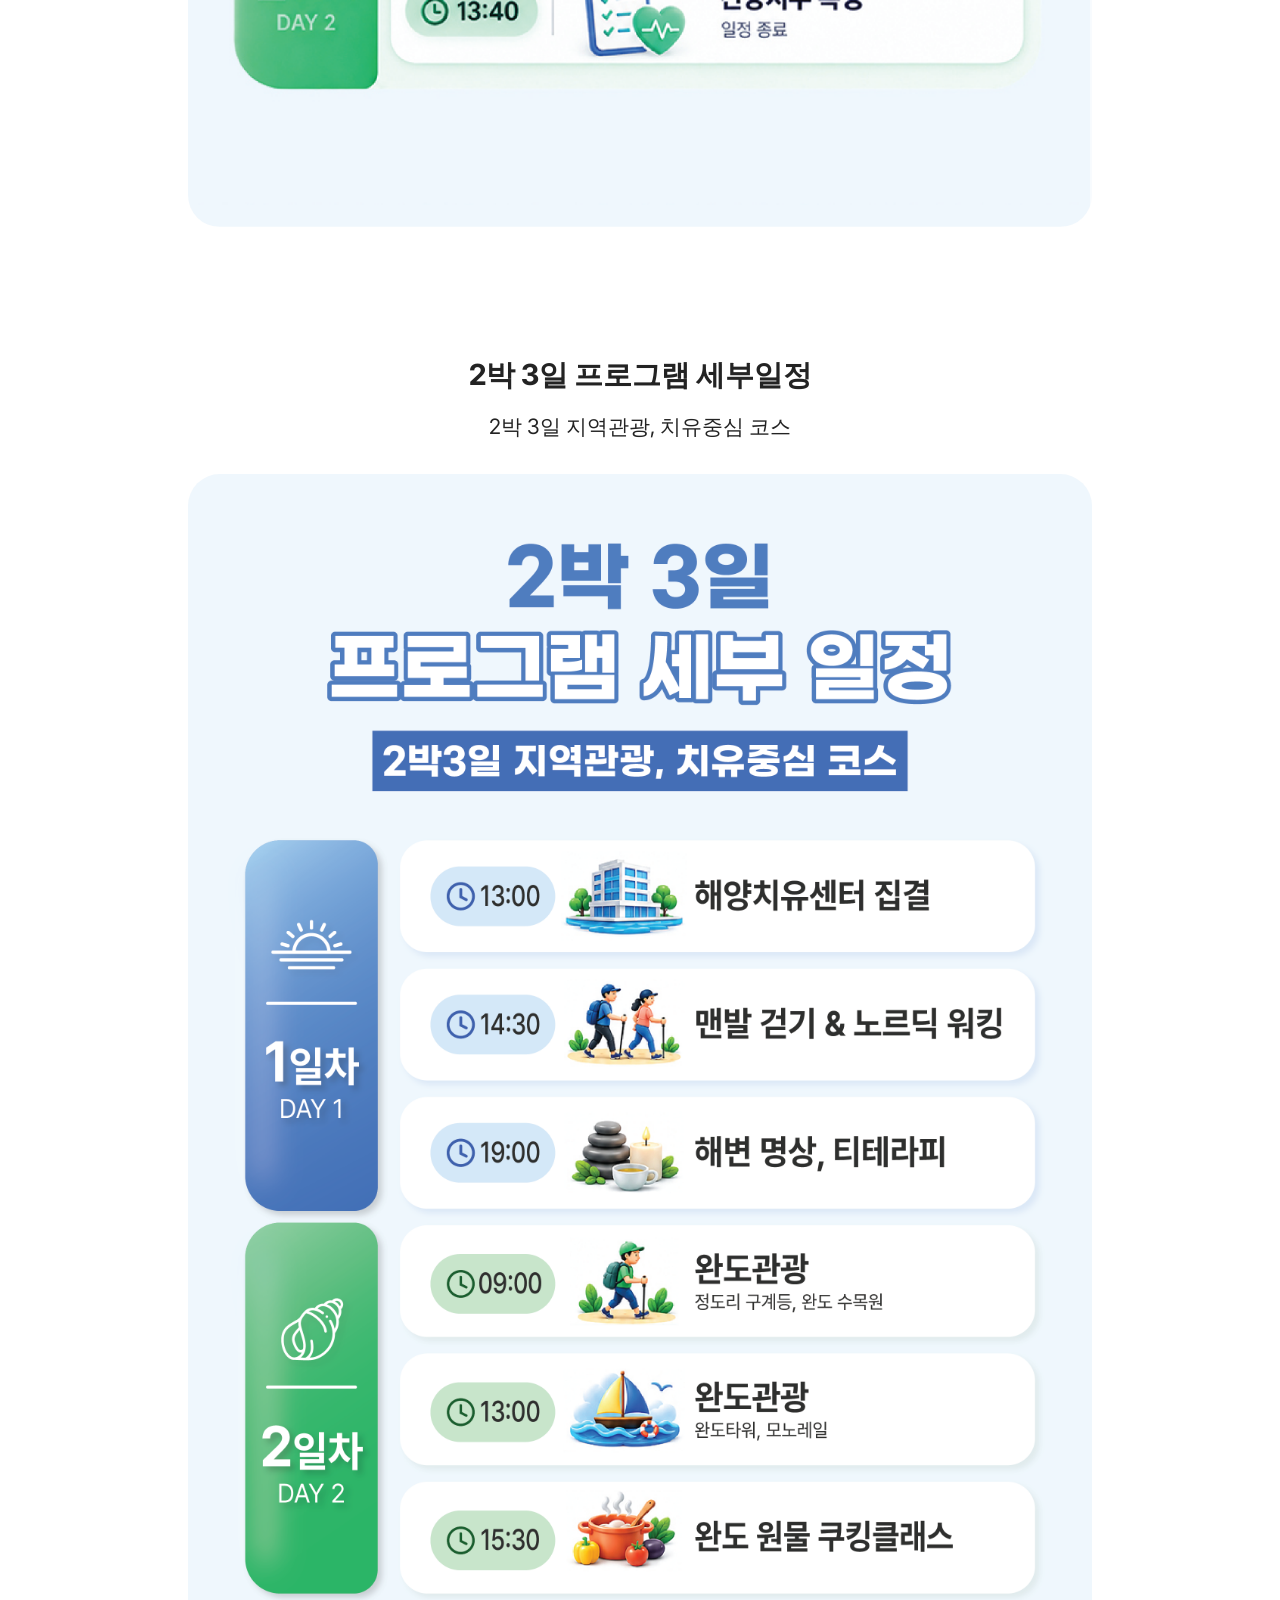
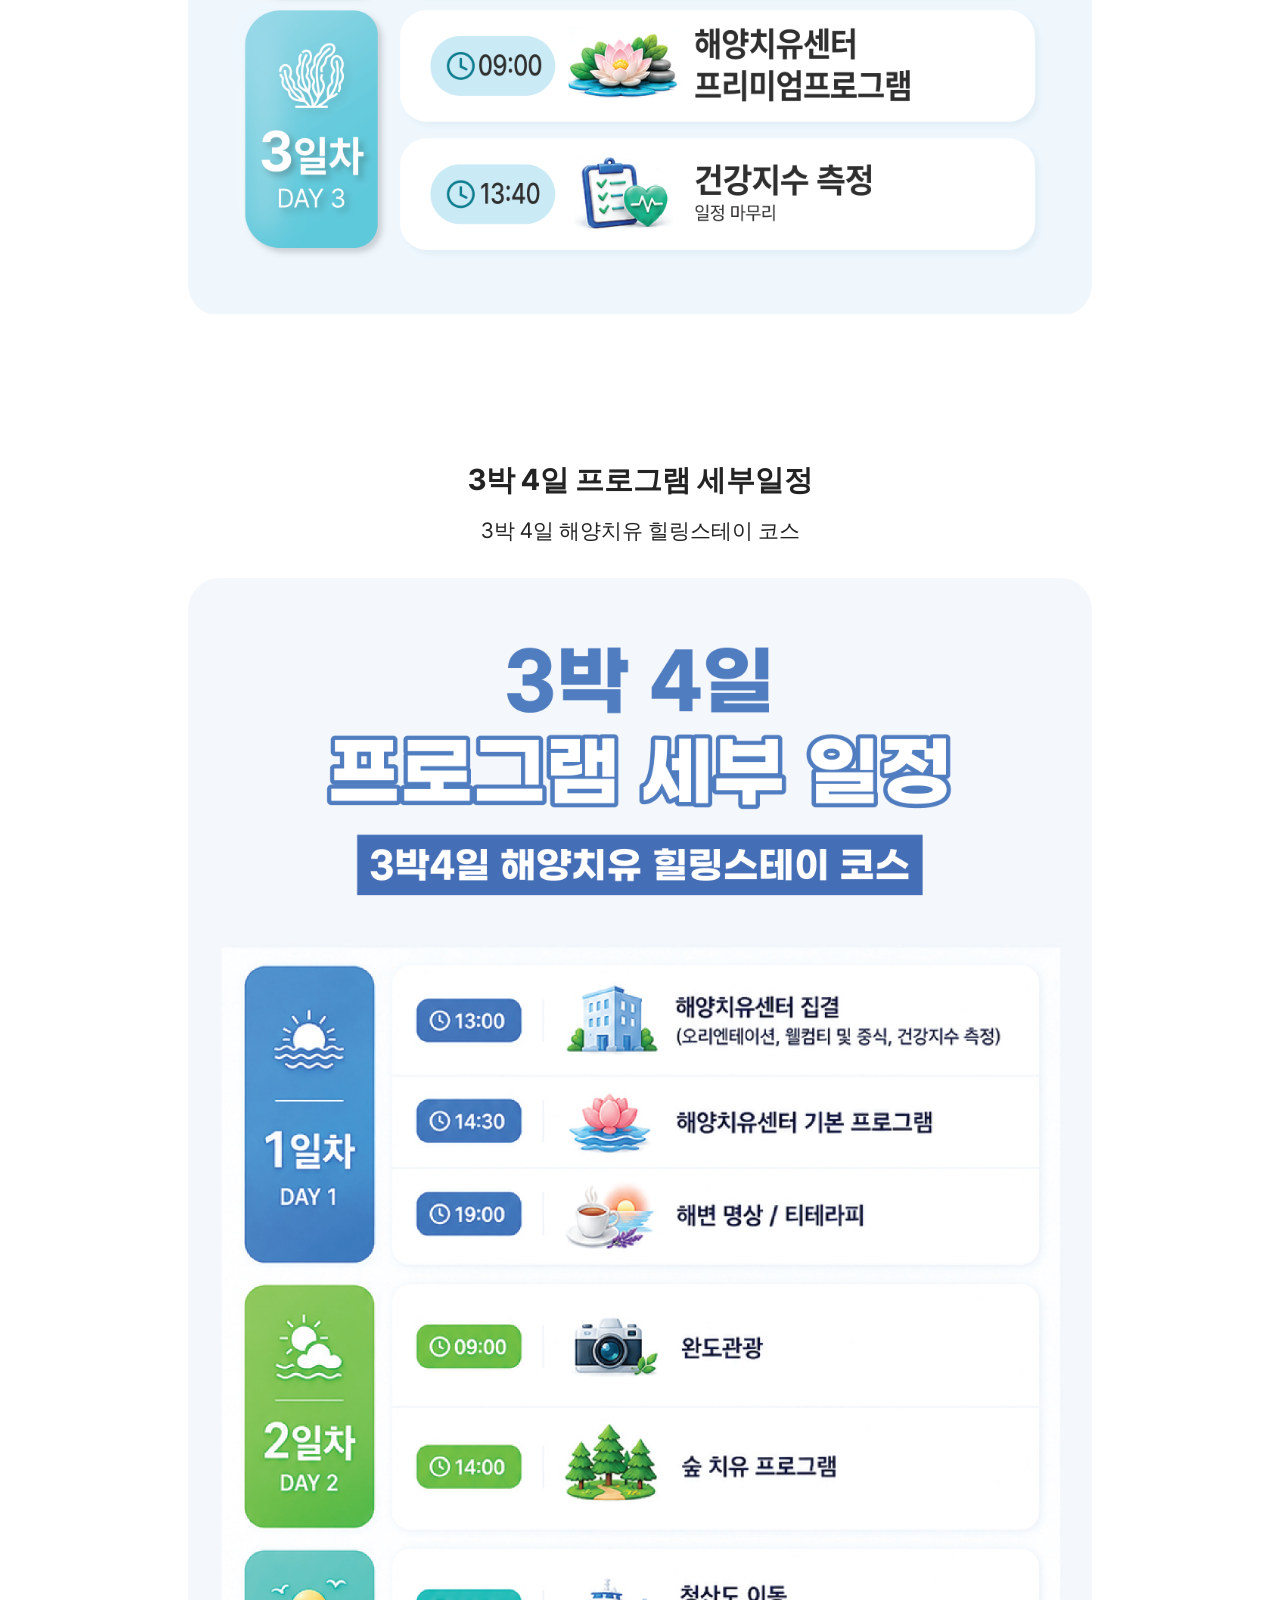
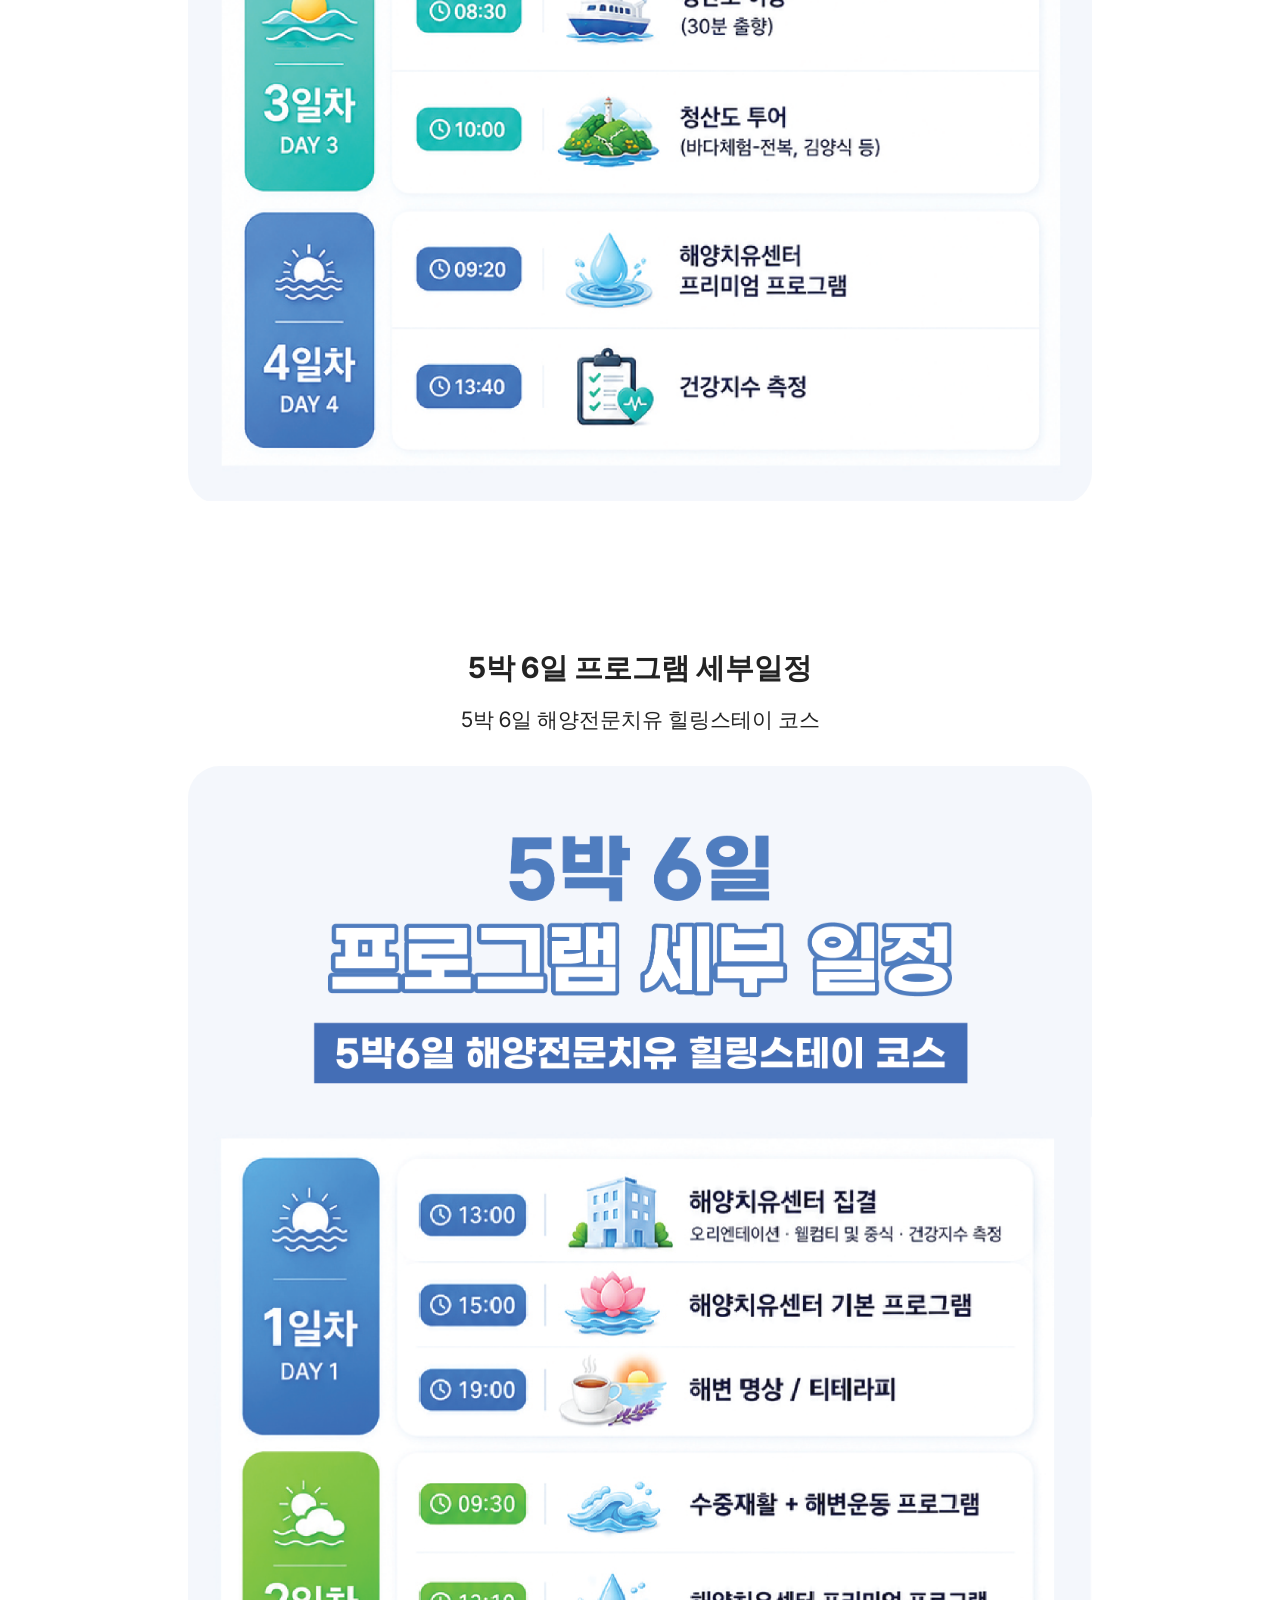
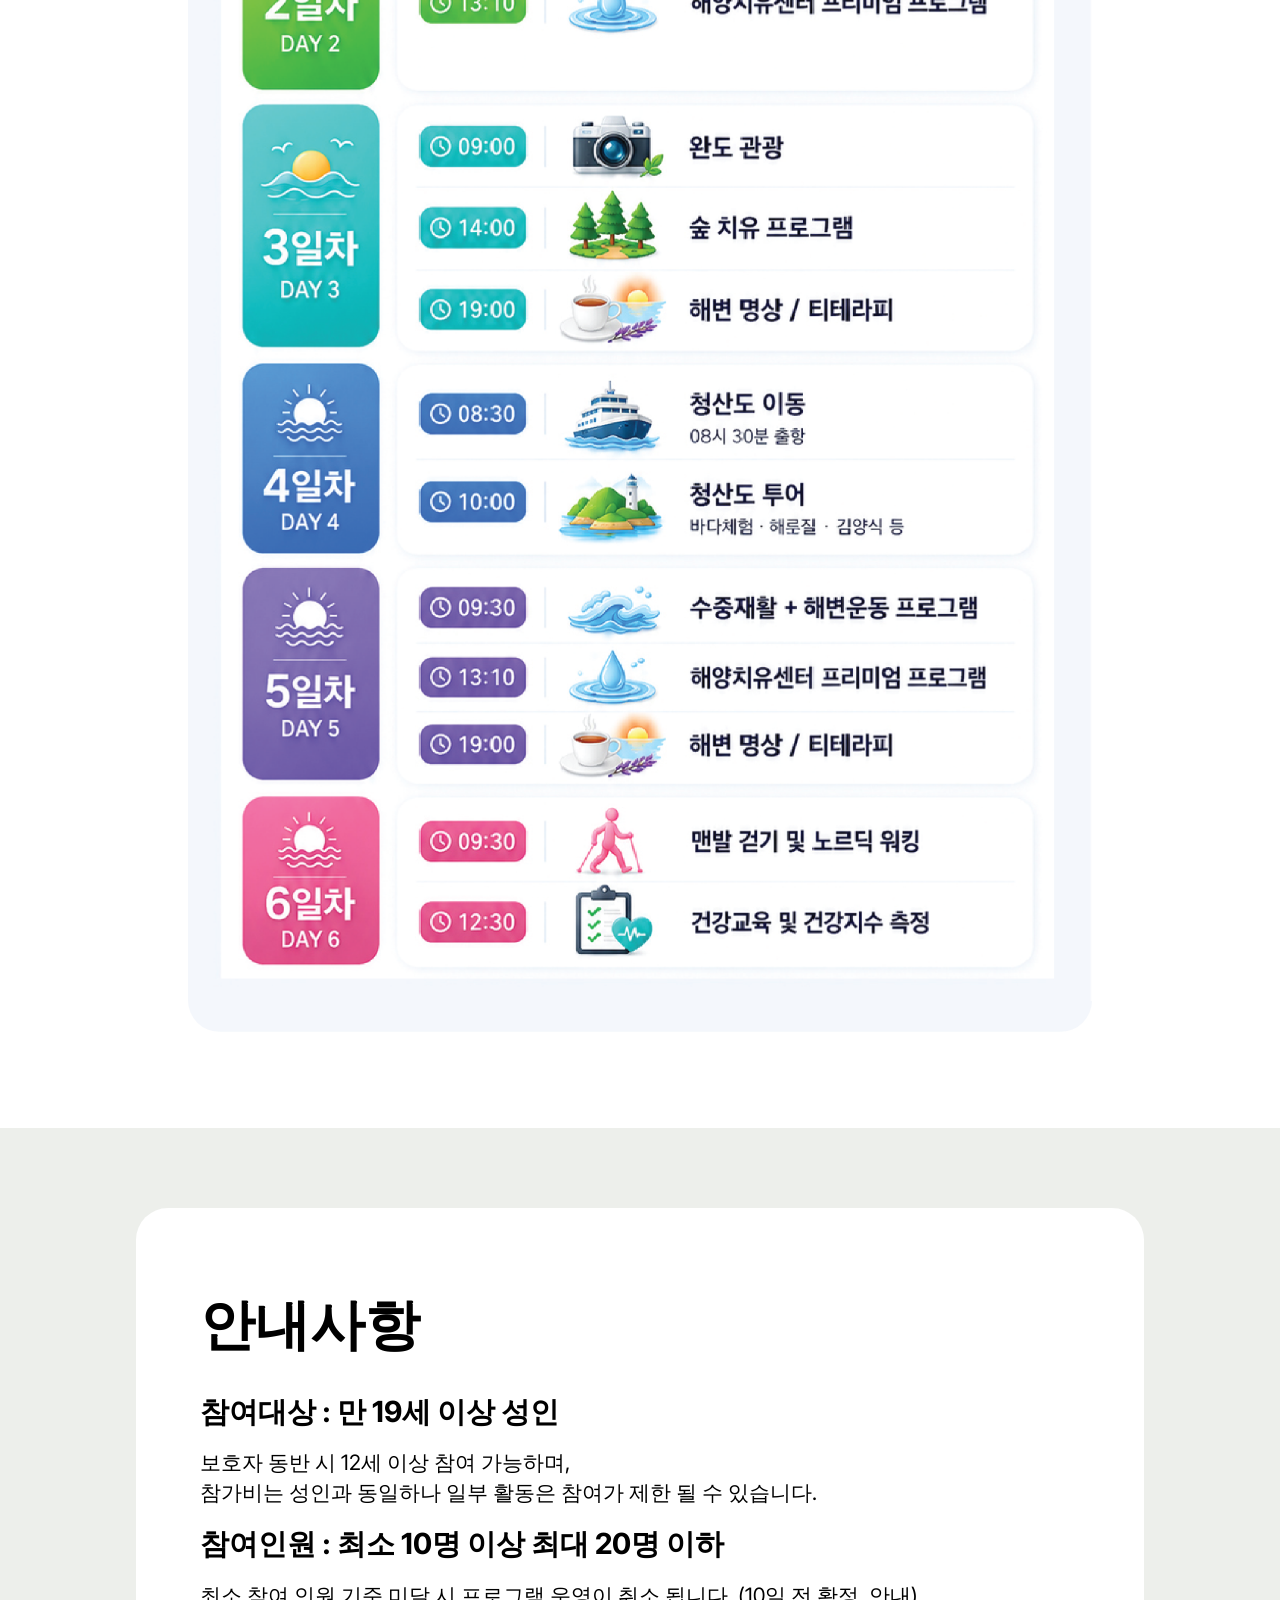
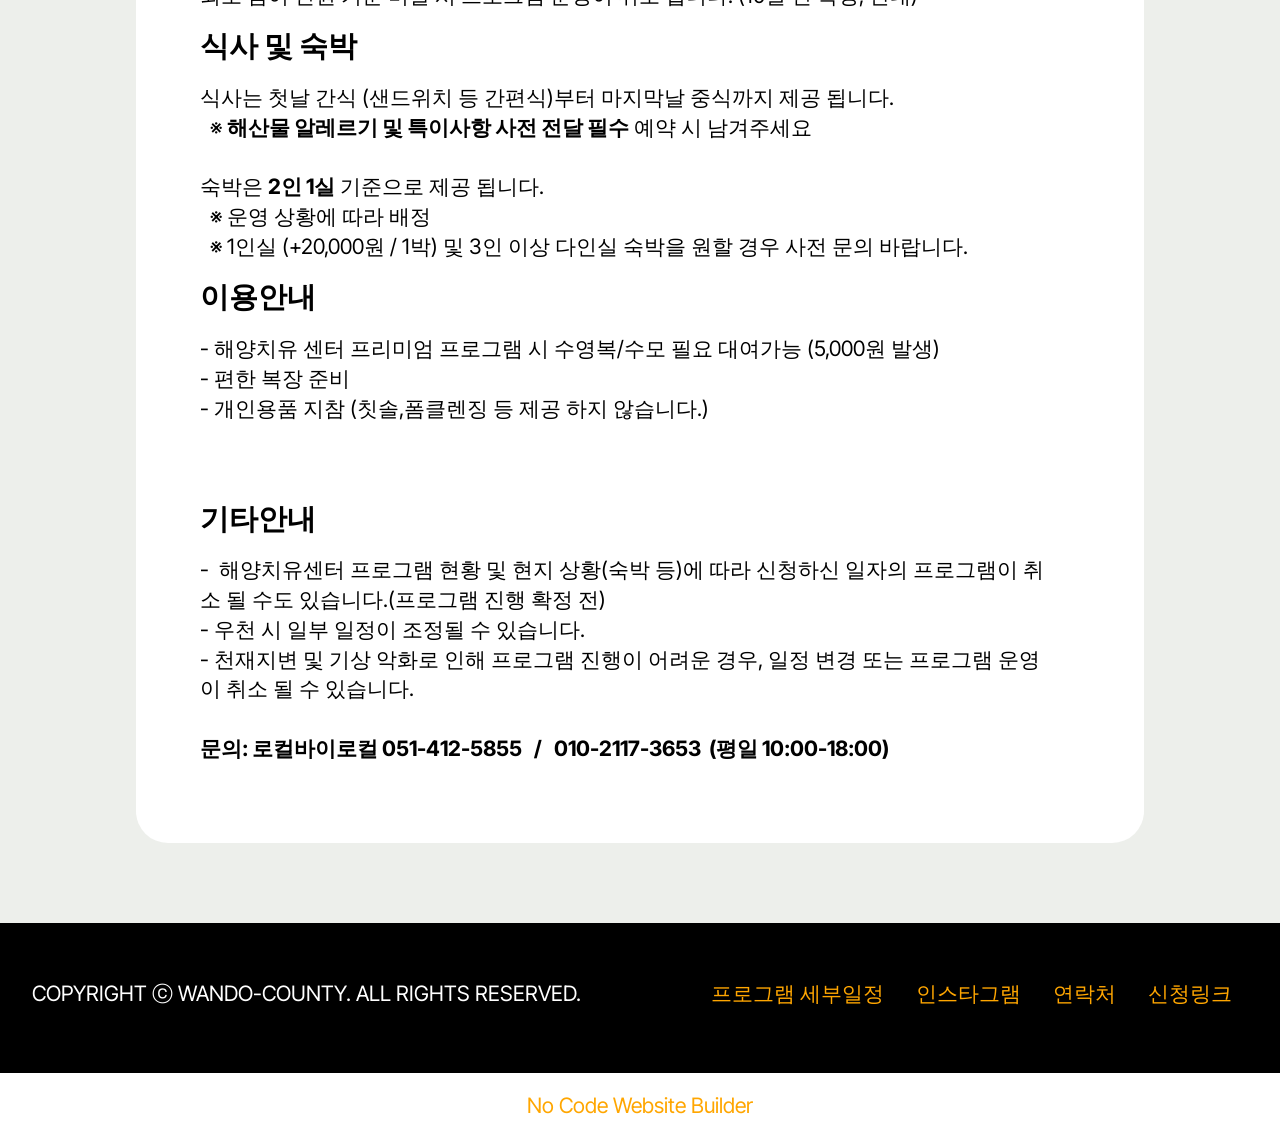
==== commit 00e99a5c: "1125_schedule" ====
--- a/page1.html
+++ b/page1.html
@@ -17,7 +17,7 @@
   <link rel="stylesheet" href="assets/theme/css/style.css">
   <link rel="preload" href="https://fonts.googleapis.com/css?family=Inter+Tight:100,200,300,400,500,600,700,800,900,100i,200i,300i,400i,500i,600i,700i,800i,900i&display=swap" as="style" onload="this.onload=null;this.rel='stylesheet'">
   <noscript><link rel="stylesheet" href="https://fonts.googleapis.com/css?family=Inter+Tight:100,200,300,400,500,600,700,800,900,100i,200i,300i,400i,500i,600i,700i,800i,900i&display=swap"></noscript>
-  <link rel="preload" as="style" href="assets/mobirise/css/mbr-additional.css?v=QEs1Im"><link rel="stylesheet" href="assets/mobirise/css/mbr-additional.css?v=QEs1Im" type="text/css">
+  <link rel="preload" as="style" href="assets/mobirise/css/mbr-additional.css?v=c7wn3s"><link rel="stylesheet" href="assets/mobirise/css/mbr-additional.css?v=c7wn3s" type="text/css">
 
   
   
@@ -103,7 +103,7 @@
     <div class="row justify-content-center">
       <div class="col-12 col-lg-8">
         <div class="image-wrapper mb-4">
-          <img class="w-100" src="assets/images/schedule-3.png" alt="Mobirise Website Builder">
+          <img class="w-100" src="assets/images/kakaotalk-20261125.png" alt="Mobirise Website Builder">
         </div>
         
         
@@ -245,7 +245,7 @@
                   <strong>식사 및 숙박</strong></h4>
                 <p class="mbr-text mbr-fonts-style display-7">
                   식사는 첫날 간식 (샌드위치 등 간편식)부터 마지막날 중식까지 제공 됩니다.<br>&nbsp; ※ <strong>해산물 알레르기 및 특이사항 사전 전달 필수</strong> 예약 시 남겨주세요<br><br>숙박은 <strong>2인 1실</strong> 기준으로 제공 됩니다.<br>&nbsp; ※ 운영 상황에 따라 배정
-<br>&nbsp; ※ 1인실 (+20,000원) 및 3인 이상 다인실 숙박을 원할 경우 사전 문의 바랍니다.<br>
+<br>&nbsp; ※ 1인실 (+20,000원 / 1박) 및 3인 이상 다인실 숙박을 원할 경우 사전 문의 바랍니다.<br>
                 </p>
               </div>
             </div>
@@ -297,7 +297,7 @@
             </div>
         </div>
     </div>
-</section><section class="display-7" style="padding: 0;align-items: center;justify-content: center;flex-wrap: wrap;    align-content: center;display: flex;position: relative;height: 4rem;"><a href="https://mobiri.se/5114233" style="flex: 1 1;height: 4rem;position: absolute;width: 100%;z-index: 1;"><img alt="" style="height: 4rem;" src="[data-uri]"></a><p style="margin: 0;text-align: center;" class="display-7">&#8204;</p><a style="z-index:1" href="https://mobirise.com/builder/ai-website-generator.html">AI Website Generator</a></section><script src="assets/bootstrap/js/bootstrap.bundle.min.js"></script>  <script src="assets/smoothscroll/smooth-scroll.js"></script>  <script src="assets/ytplayer/index.js"></script>  <script src="assets/dropdown/js/navbar-dropdown.js"></script>  <script src="assets/theme/js/script.js"></script>  
+</section><section class="display-7" style="padding: 0;align-items: center;justify-content: center;flex-wrap: wrap;    align-content: center;display: flex;position: relative;height: 4rem;"><a href="https://mobiri.se/5114233" style="flex: 1 1;height: 4rem;position: absolute;width: 100%;z-index: 1;"><img alt="" style="height: 4rem;" src="[data-uri]"></a><p style="margin: 0;text-align: center;" class="display-7">&#8204;</p><a style="z-index:1" href="https://mobirise.com/builder/no-code-website-builder.html">No Code Website Builder</a></section><script src="assets/bootstrap/js/bootstrap.bundle.min.js"></script>  <script src="assets/smoothscroll/smooth-scroll.js"></script>  <script src="assets/ytplayer/index.js"></script>  <script src="assets/dropdown/js/navbar-dropdown.js"></script>  <script src="assets/theme/js/script.js"></script>  
   
   
 </body>
